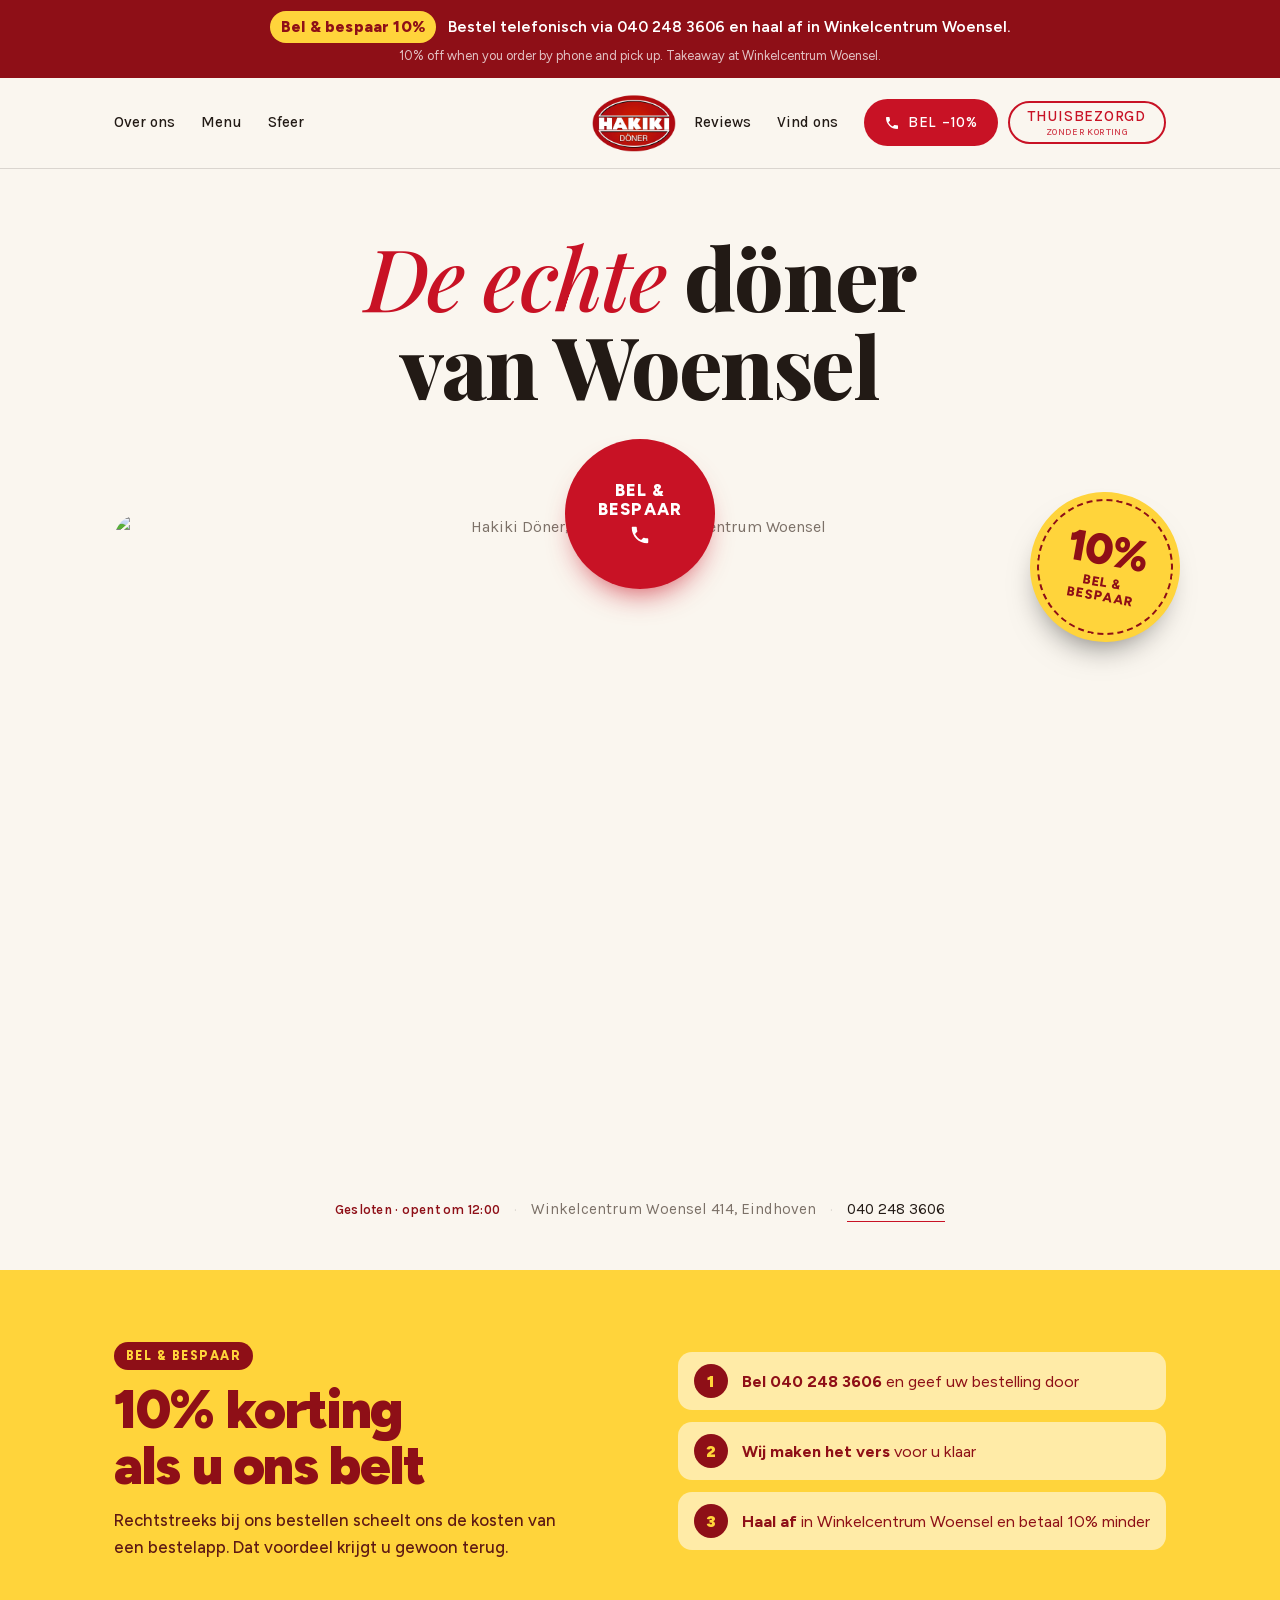
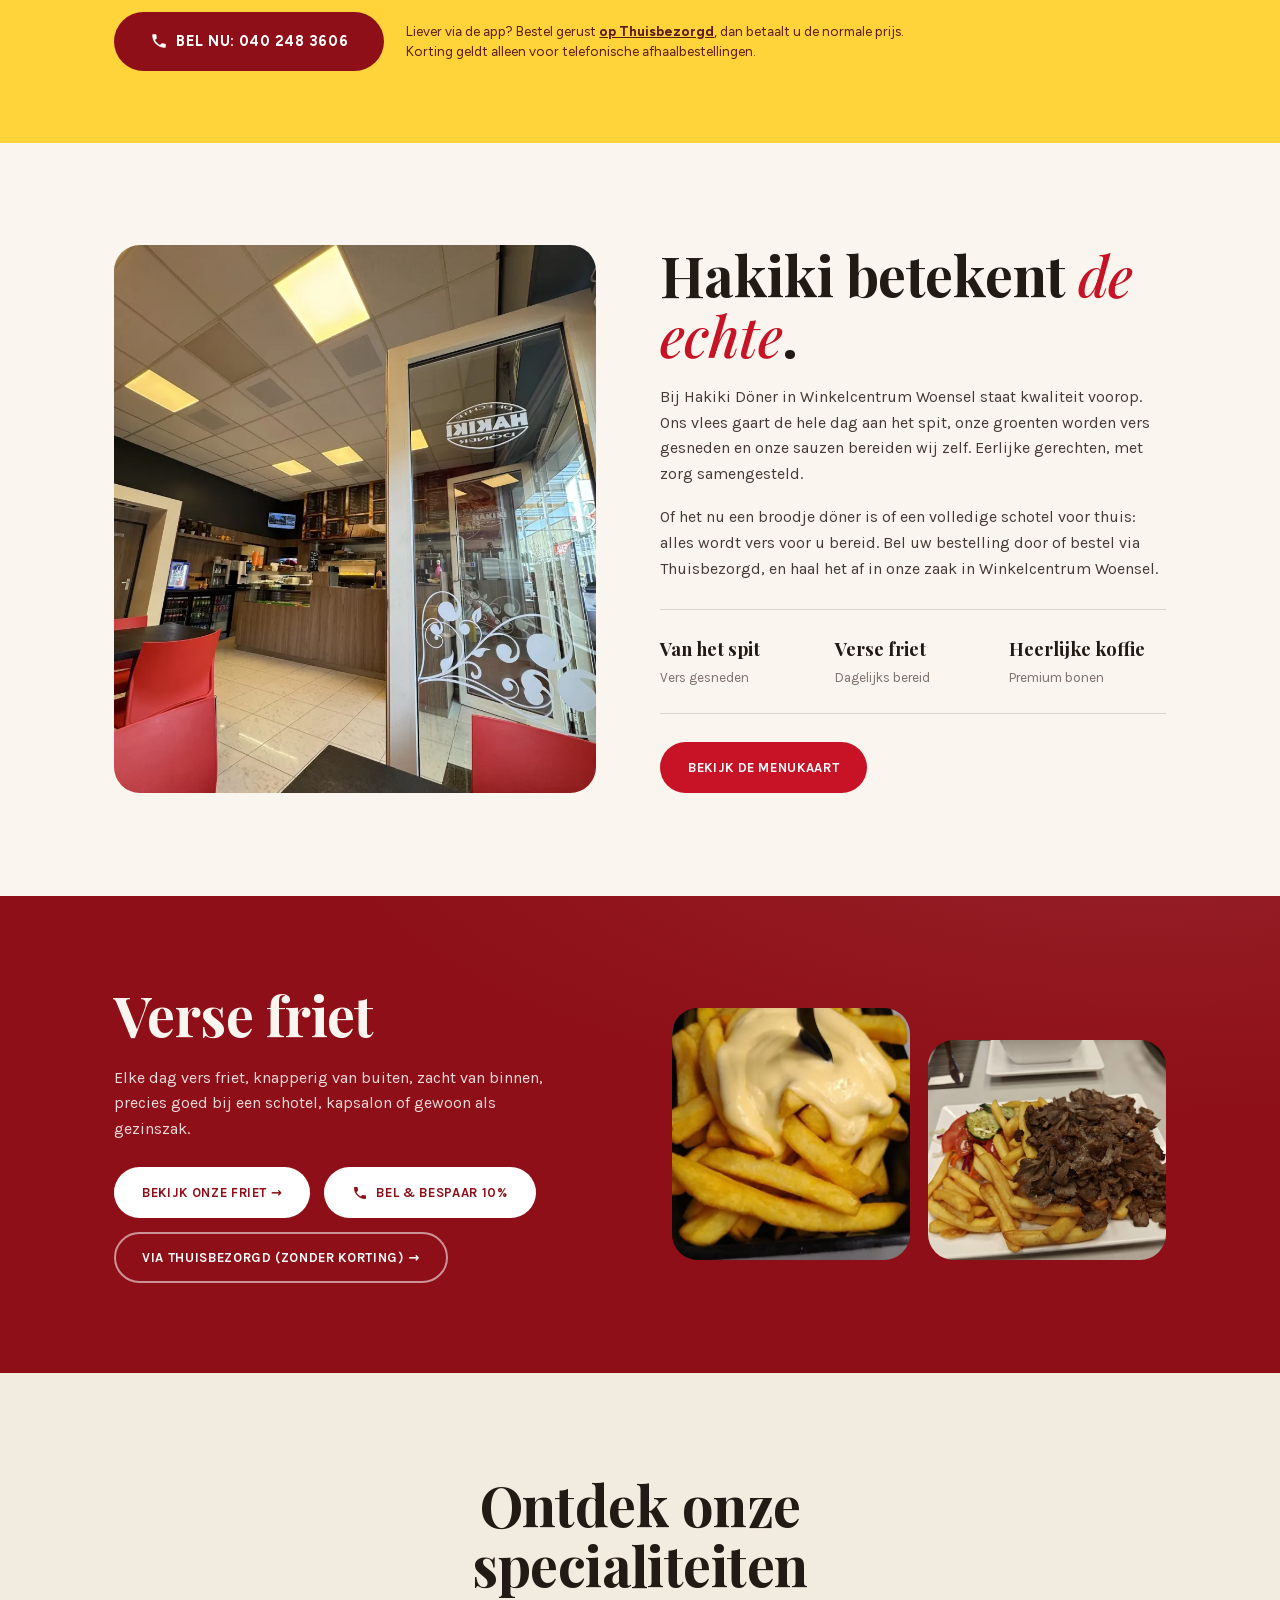
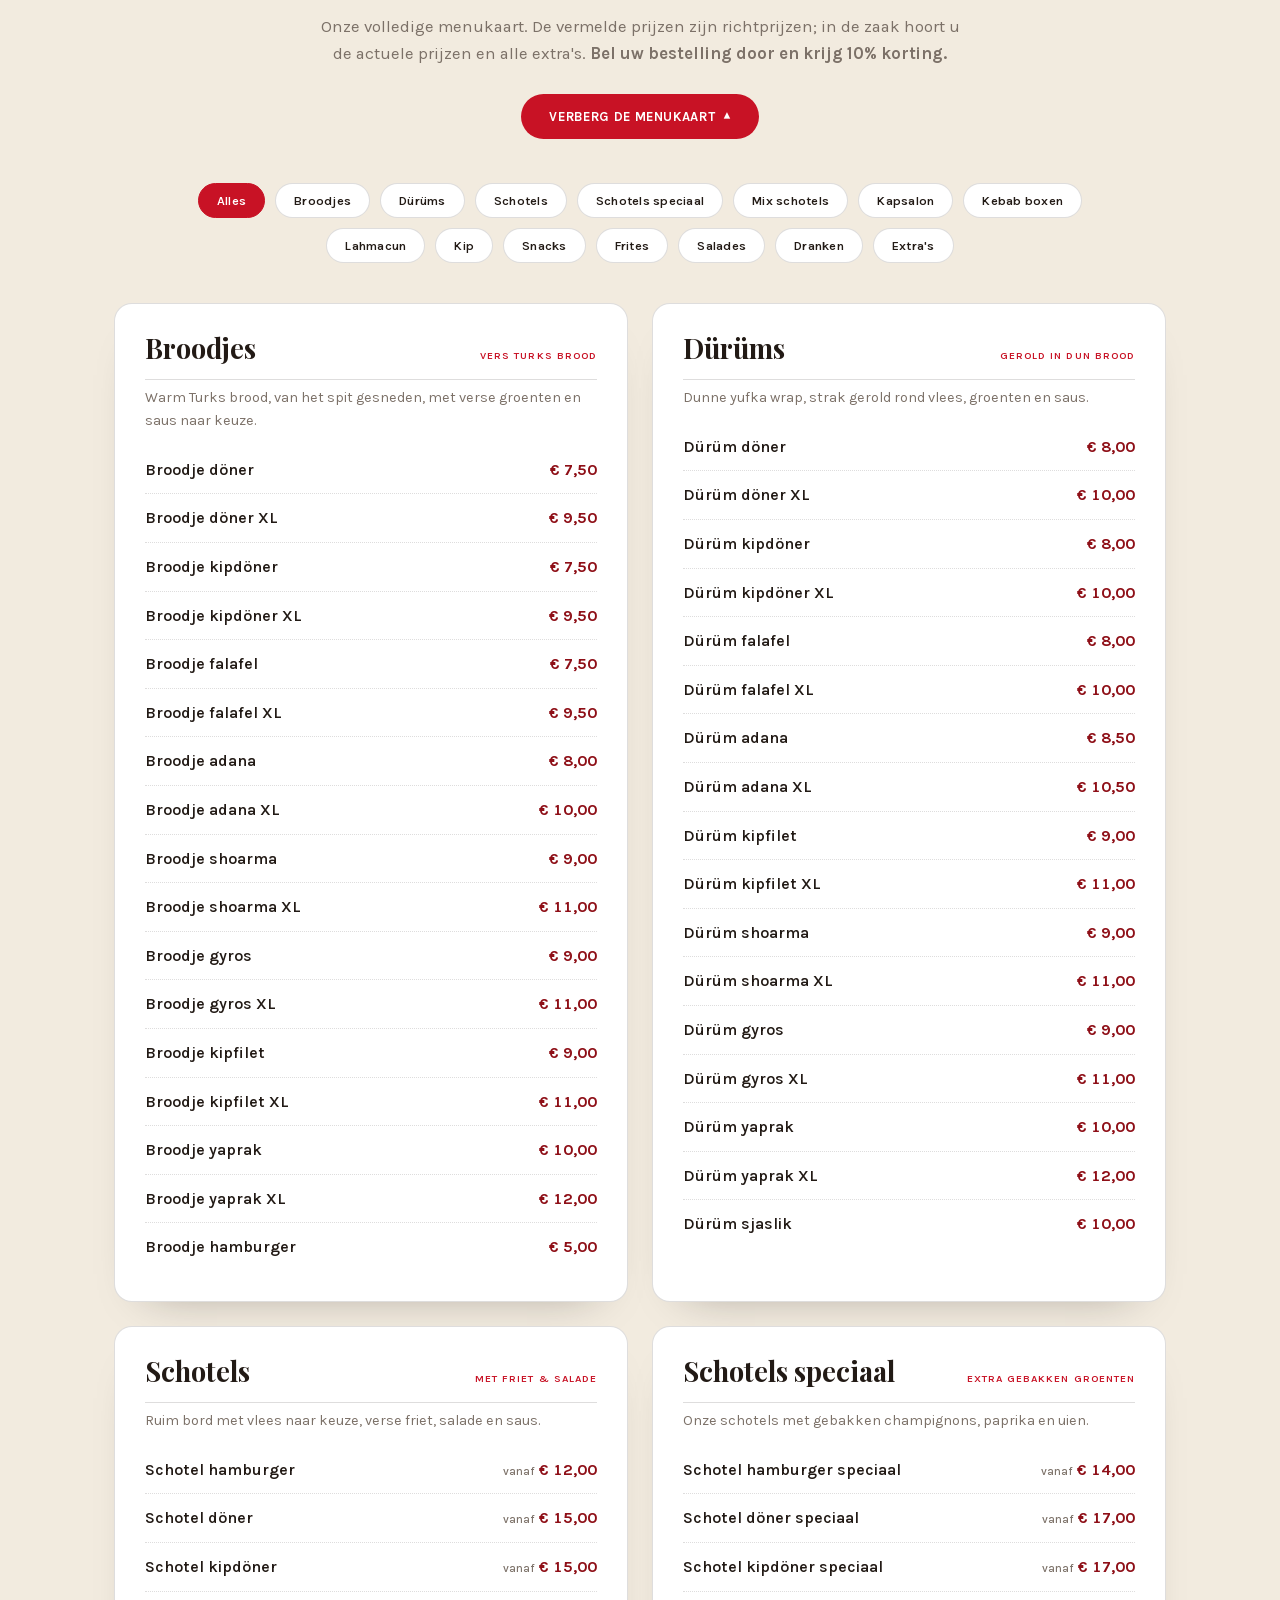
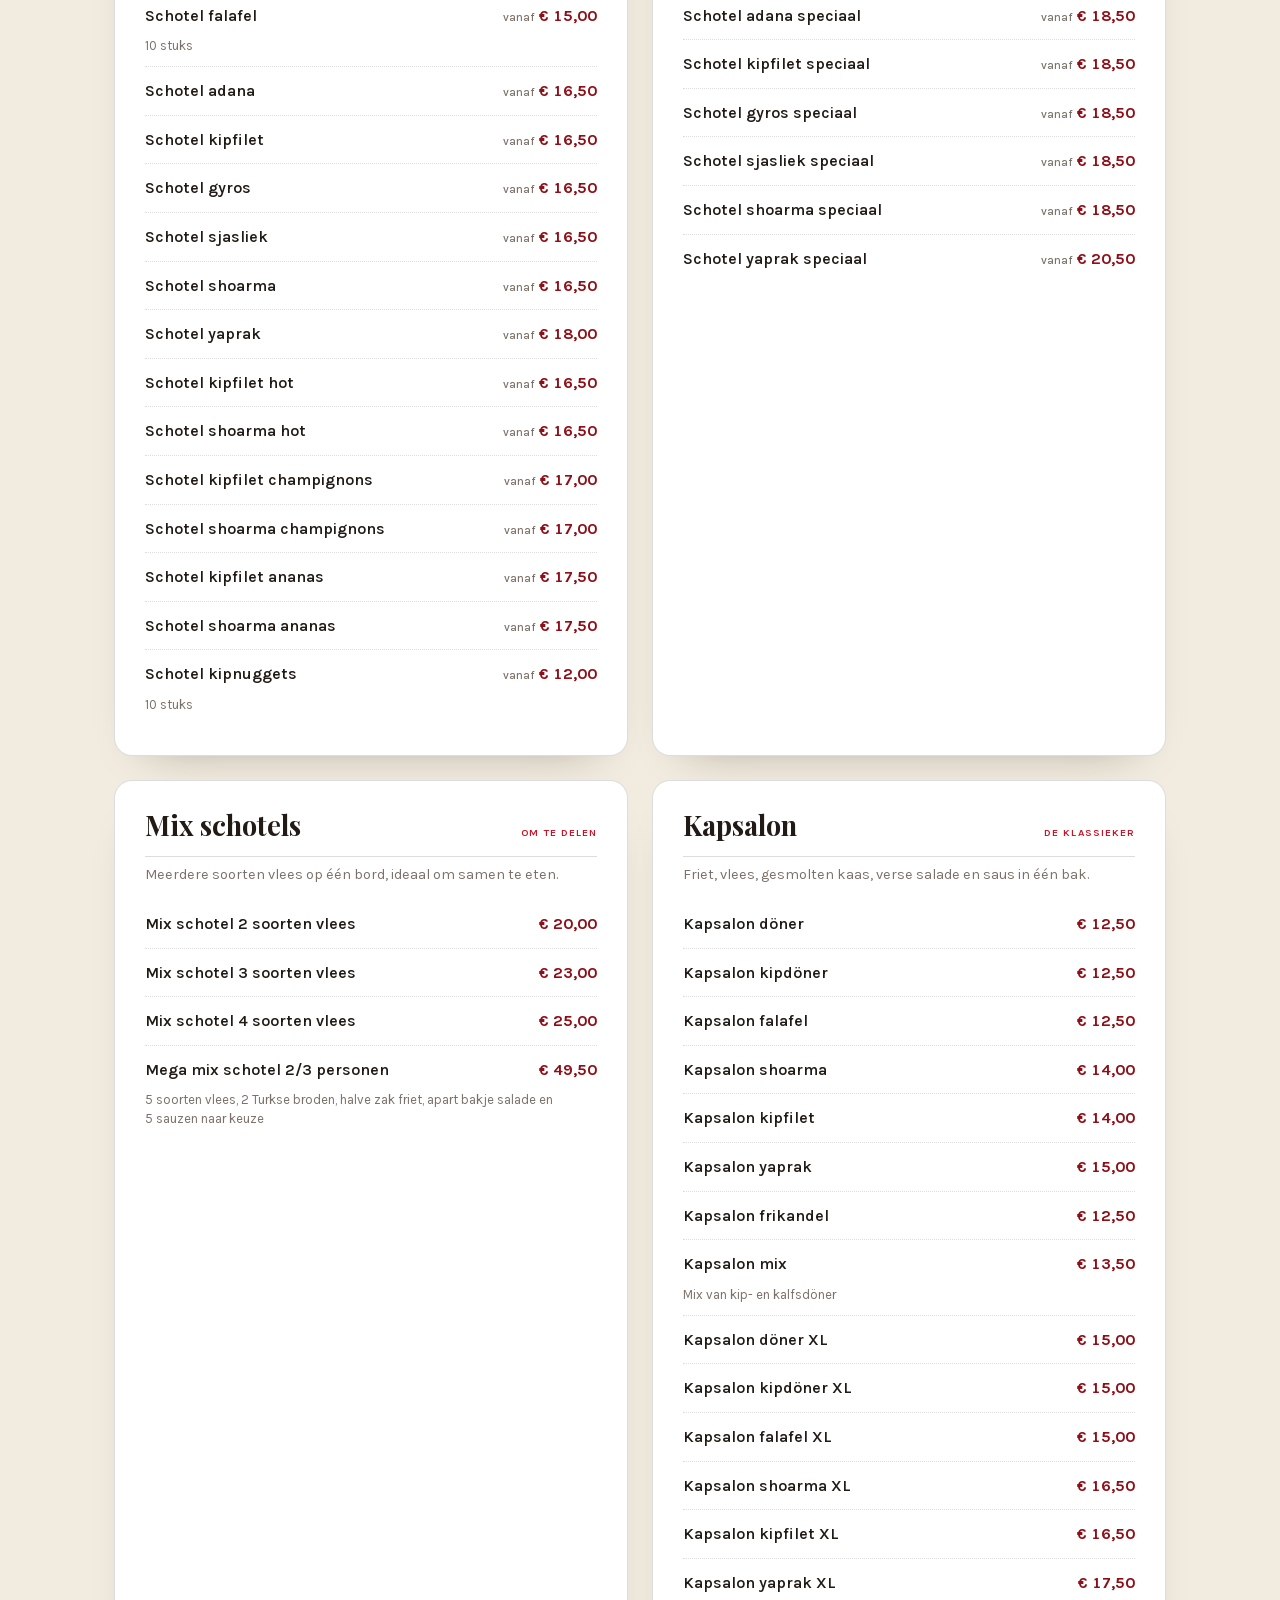
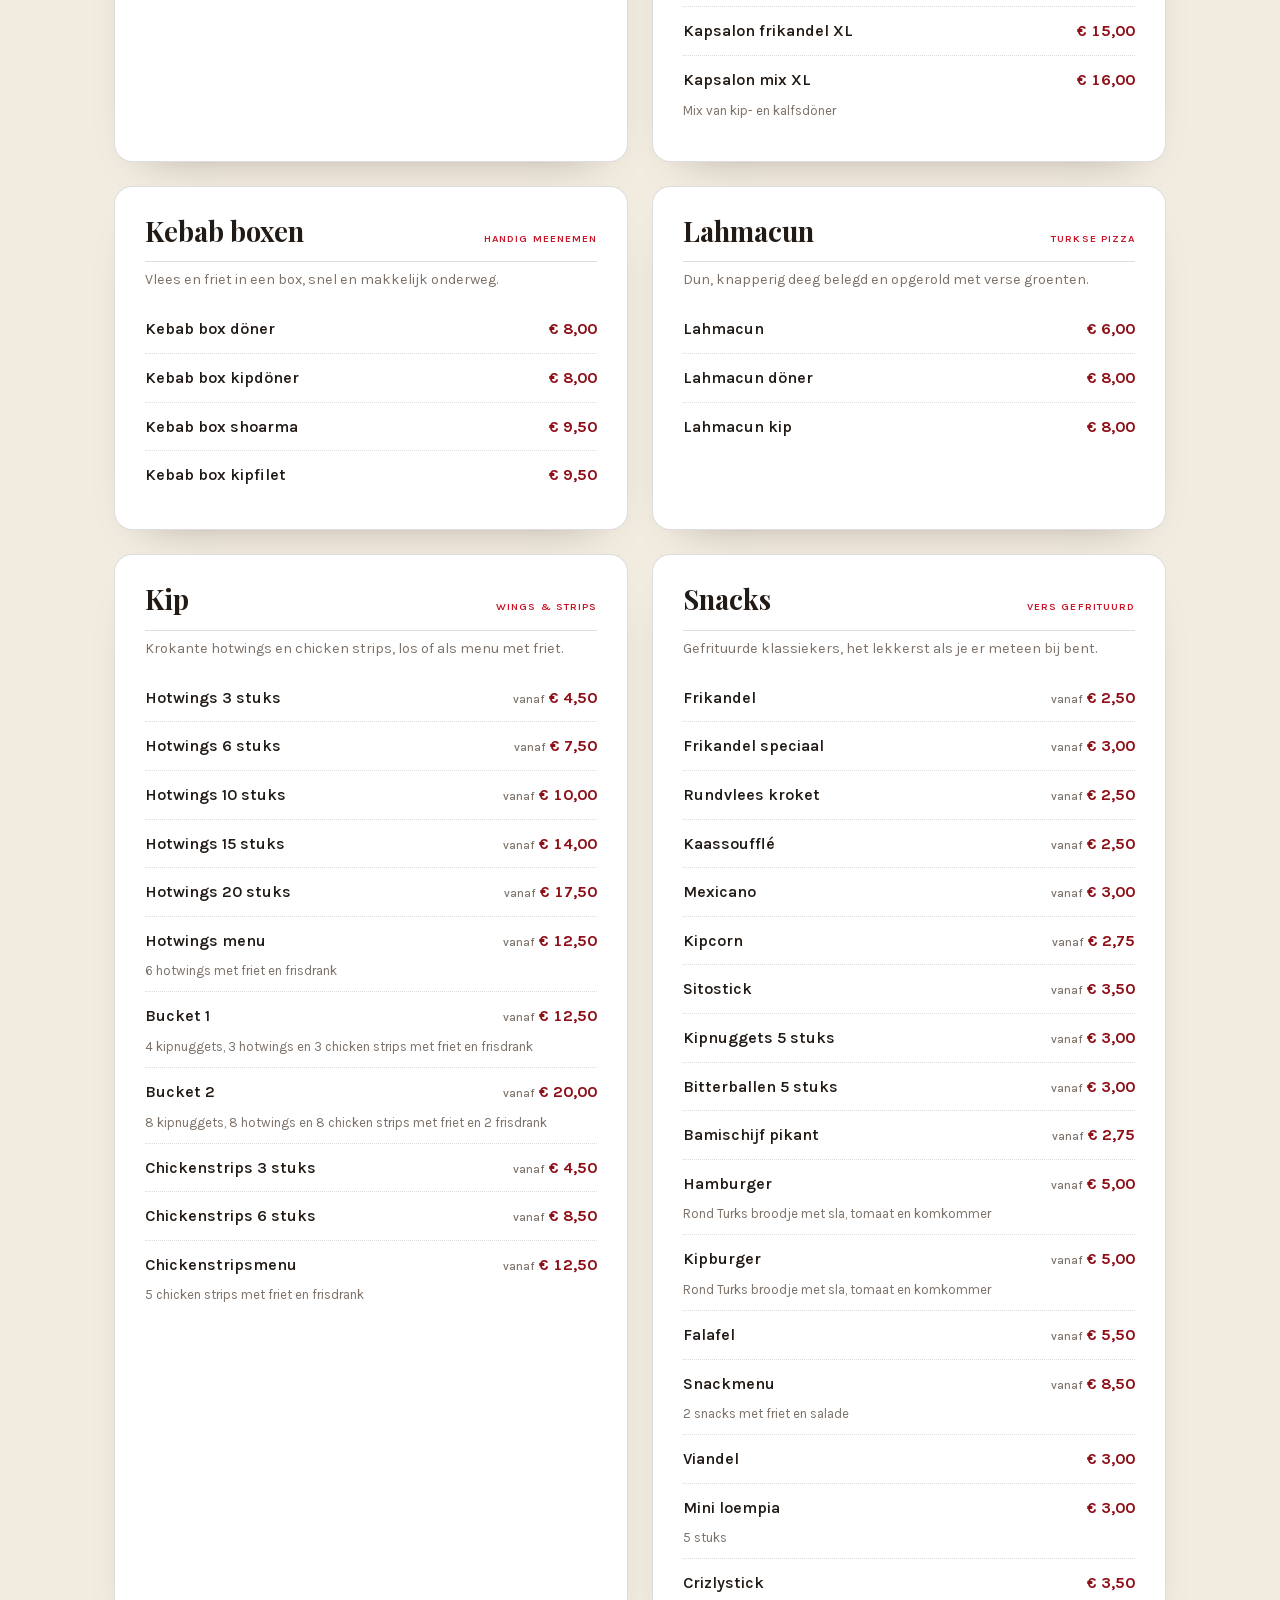
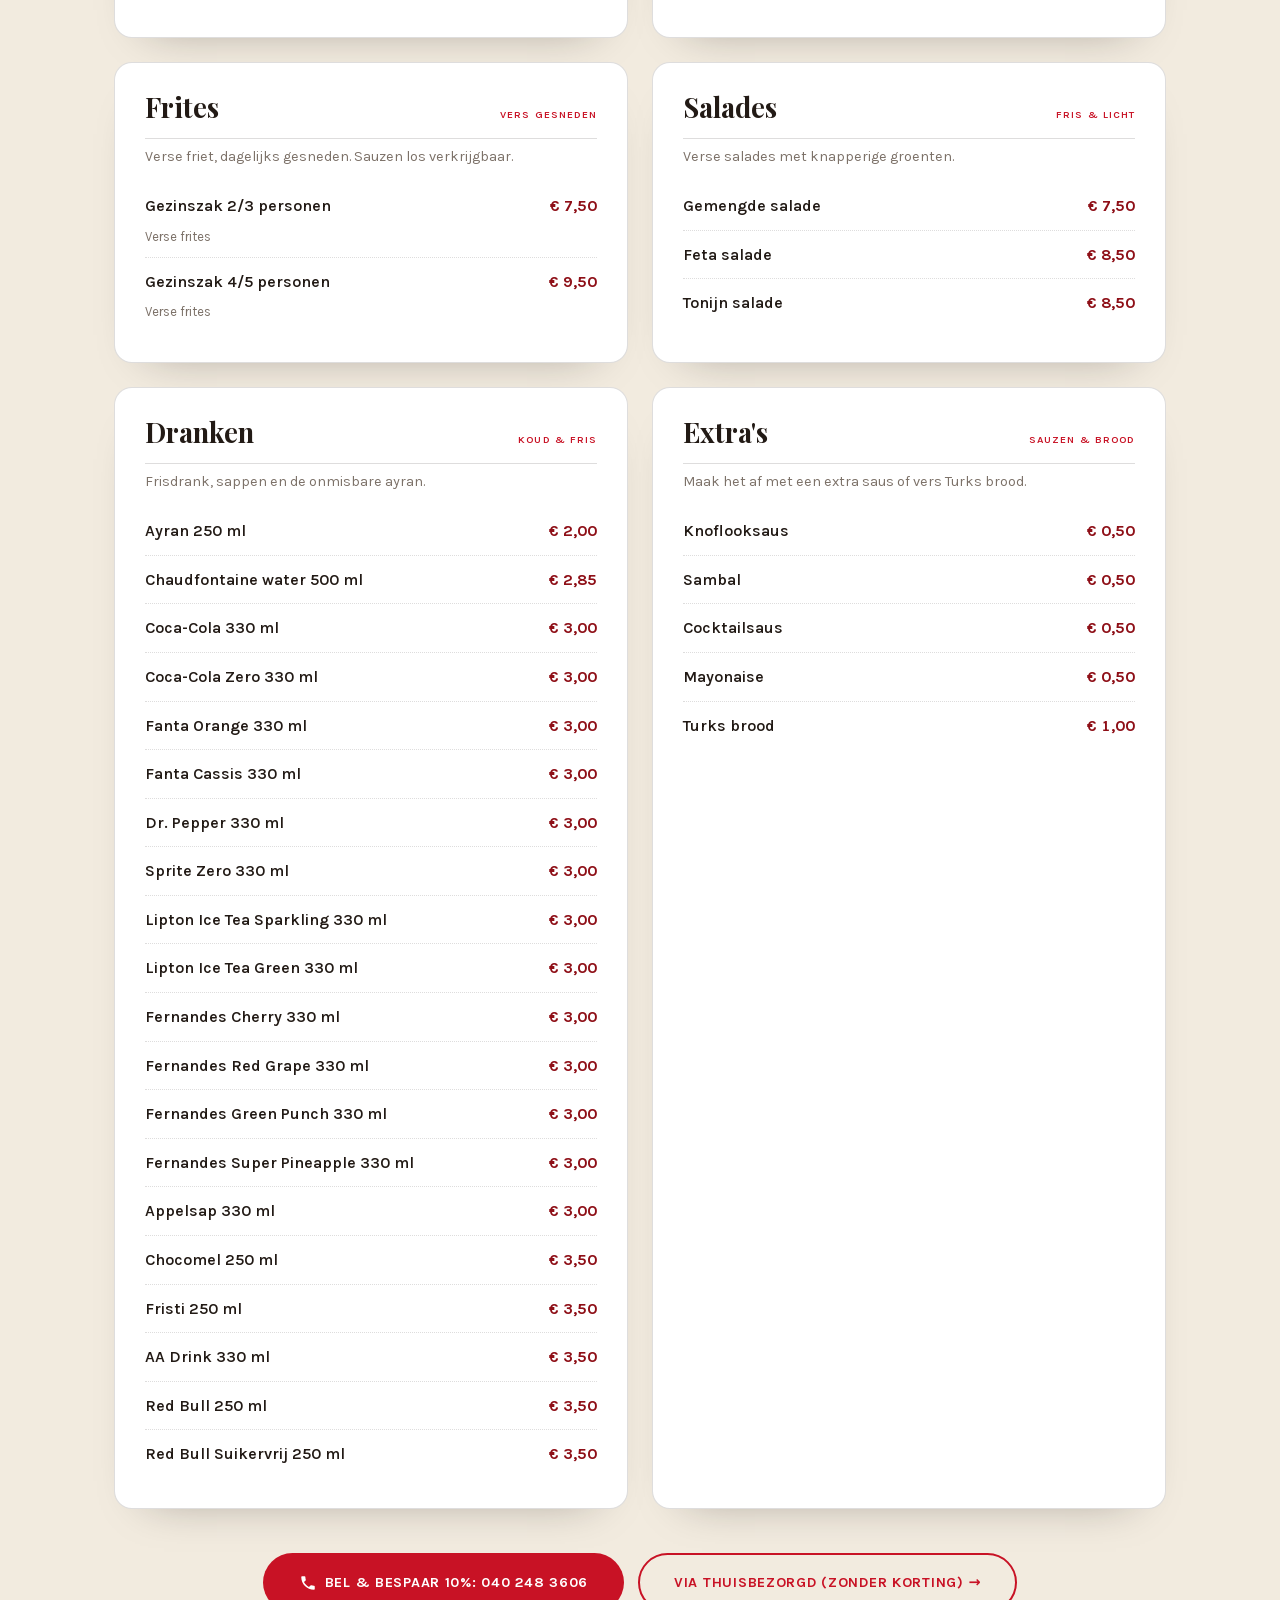
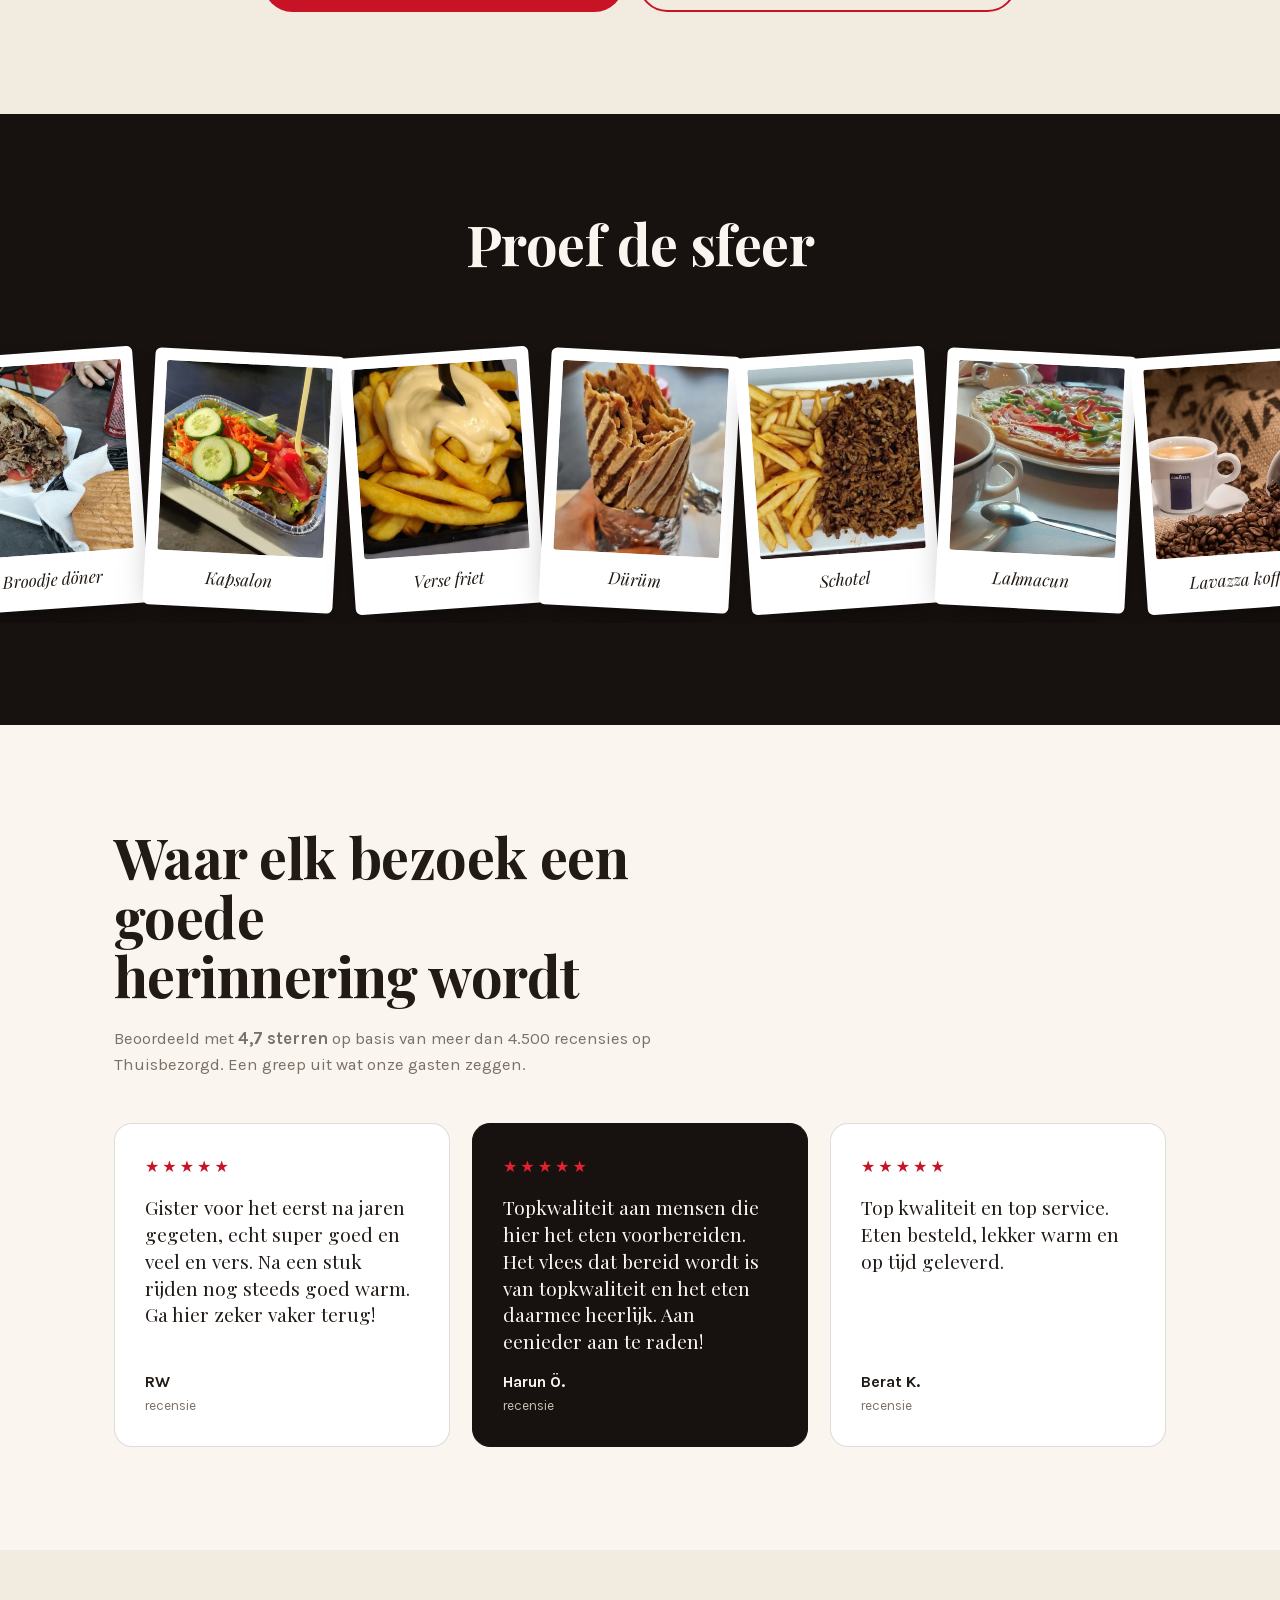
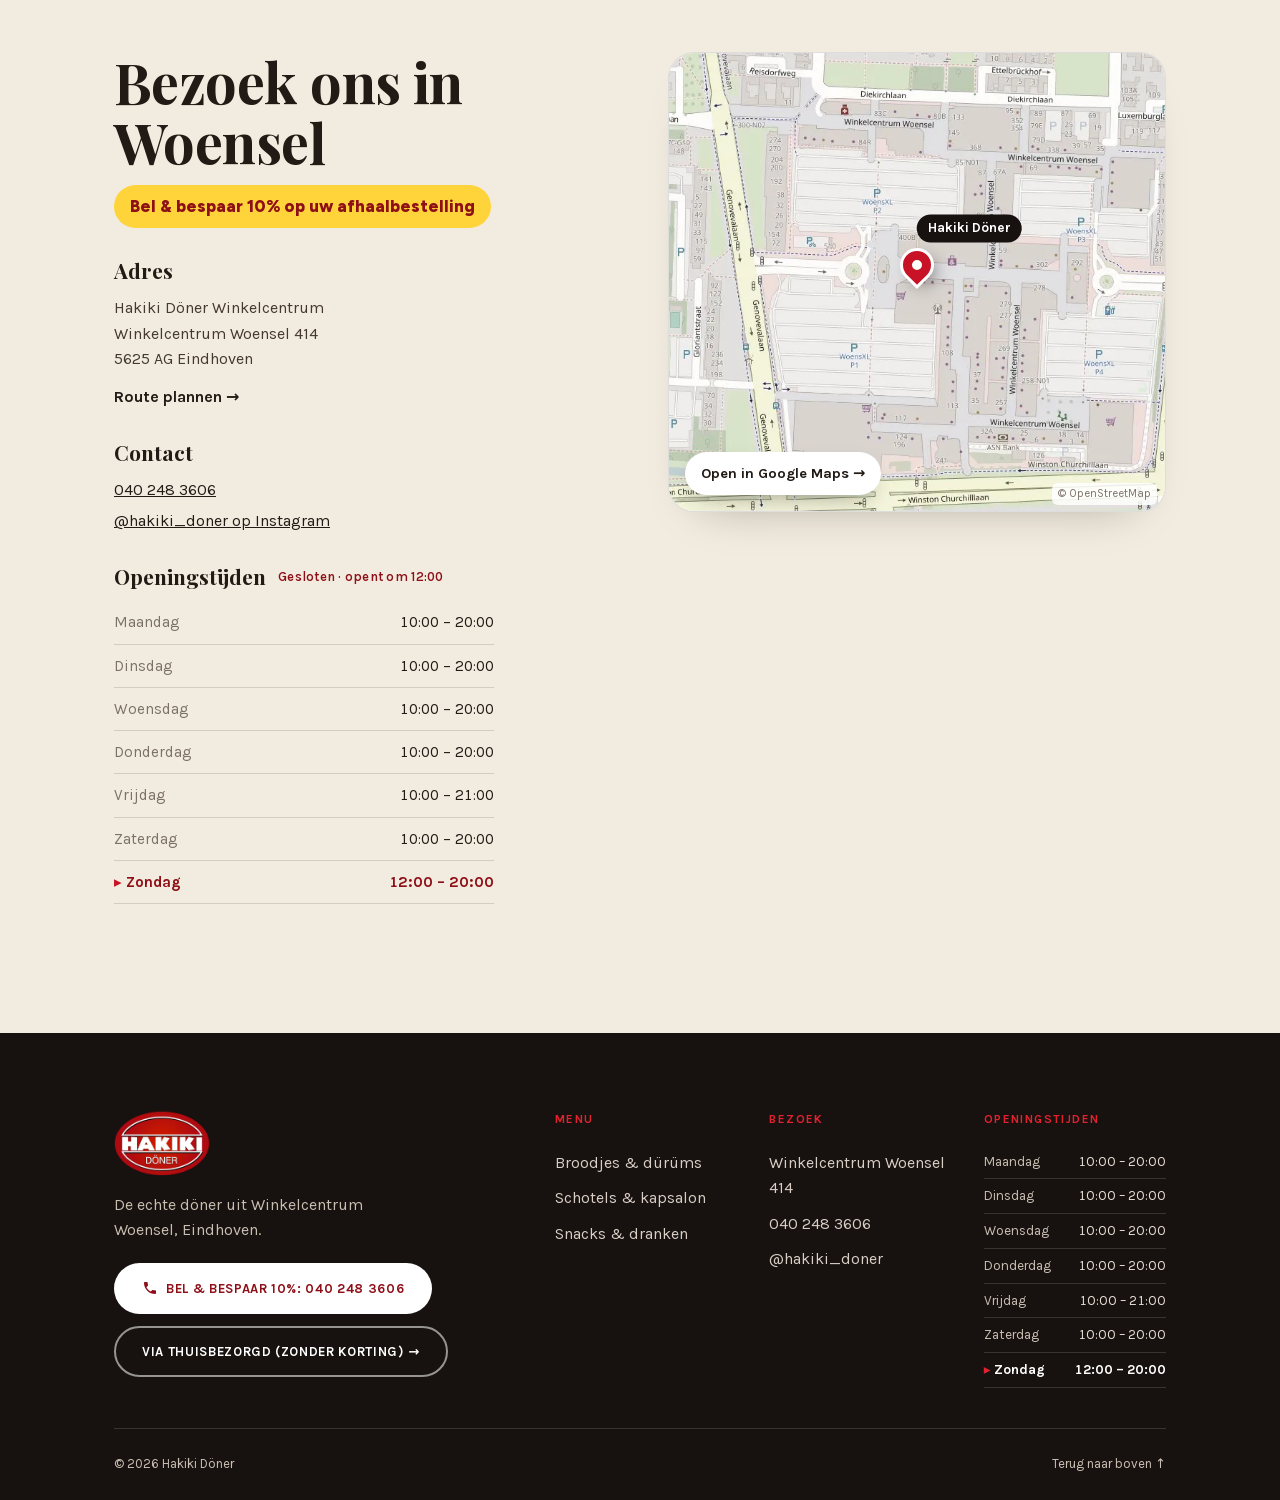
==== index.html @ 1c65bc99 "Remove Vercel Analytics scripts that 404 on Cloudflare hakiki.nl is served by Cloudflare, where /_ve" ====
<!doctype html>
<html lang="nl">
<head>
<meta charset="utf-8" />
<meta name="viewport" content="width=device-width, initial-scale=1" />
<!-- Bel & Bespaar staat ook in titel en beschrijvingen, zodat het in Google
     opvalt. Loopt de actie af (KORTING in main.js), pas deze dan ook aan. -->
<title>Hakiki Döner Eindhoven · Bel &amp; Bespaar 10% bij afhalen</title>
<meta name="description" content="Bel &amp; Bespaar: bestel via 040 248 3606, haal af in Winkelcentrum Woensel en krijg 10% korting. De echte döner, dürüm en kapsalon, vers van het spit." />
<meta name="theme-color" content="#FAF6EF" />
<meta name="robots" content="index, follow, max-image-preview:large, max-snippet:-1, max-video-preview:-1" />
<link rel="canonical" href="https://hakiki.nl/" />

<!-- Lokale SEO: geo -->
<meta name="geo.region" content="NL-NB" />
<meta name="geo.placename" content="Eindhoven" />
<meta name="geo.position" content="51.469383;5.475595" />
<meta name="ICBM" content="51.469383, 5.475595" />

<!-- Open Graph / social sharing -->
<meta property="og:type" content="restaurant" />
<meta property="og:locale" content="nl_NL" />
<meta property="og:site_name" content="Hakiki Döner" />
<meta property="og:title" content="Hakiki Döner Eindhoven · Bel &amp; Bespaar 10% bij afhalen" />
<meta property="og:description" content="Bel &amp; Bespaar: bestel telefonisch via 040 248 3606 en krijg 10% korting bij afhalen. De echte döner, vers van het spit, in Winkelcentrum Woensel." />
<meta property="og:url" content="https://hakiki.nl/" />
<meta property="og:image" content="https://hakiki.nl/assets/og-hakiki.jpg" />
<meta property="og:image:alt" content="Logo van Hakiki Döner · de echte döner van Woensel, Eindhoven" />
<meta property="og:image:width" content="1200" />
<meta property="og:image:height" content="630" />
<meta name="twitter:card" content="summary_large_image" />
<meta name="twitter:title" content="Hakiki Döner Eindhoven · Bel &amp; Bespaar 10% bij afhalen" />
<meta name="twitter:description" content="Bel &amp; Bespaar: bestel telefonisch via 040 248 3606 en krijg 10% korting bij afhalen. De echte döner, vers van het spit, in Winkelcentrum Woensel." />
<meta name="twitter:image" content="https://hakiki.nl/assets/og-hakiki.jpg" />

<link rel="icon" href="assets/hakiki-logo.png" />
<link rel="preload" href="assets/fonts/karla-latin.woff2" as="font" type="font/woff2" crossorigin />
<link rel="preload" href="assets/fonts/playfairdisplay-latin.woff2" as="font" type="font/woff2" crossorigin />
<link rel="stylesheet" href="styles.css" />


<!-- Structured data: lokaal restaurant -->
<script type="application/ld+json">
{
  "@context": "https://schema.org",
  "@type": "Restaurant",
  "@id": "https://hakiki.nl/#restaurant",
  "name": "Hakiki Döner",
  "alternateName": "Hakiki Döner Eindhoven",
  "description": "Hakiki Döner in Winkelcentrum Woensel, Eindhoven. De echte döner, dürüm, kapsalon, schotels en verse friet, vers van het spit. Bel & Bespaar: bestel telefonisch via 040 248 3606, haal af en krijg 10% korting.",
  "image": [
    "https://hakiki.nl/assets/og-hakiki.jpg",
    "https://hakiki.nl/assets/photos/hero.jpg"
  ],
  "logo": "https://hakiki.nl/assets/hakiki-logo.png",
  "url": "https://hakiki.nl/",
  "telephone": "+31402483606",
  "servesCuisine": ["Turks", "Döner", "Kebab", "Döner Kebab", "Shoarma", "Kapsalon", "Mediterraans"],
  "priceRange": "€",
  "menu": "https://hakiki.nl/#menu",
  "hasMenu": "https://hakiki.nl/#menu",
  "acceptsReservations": "False",
  "currenciesAccepted": "EUR",
  "address": {
    "@type": "PostalAddress",
    "streetAddress": "Winkelcentrum Woensel 414",
    "postalCode": "5625 AG",
    "addressLocality": "Eindhoven",
    "addressRegion": "Noord-Brabant",
    "addressCountry": "NL"
  },
  "geo": {
    "@type": "GeoCoordinates",
    "latitude": 51.469383,
    "longitude": 5.475595
  },
  "hasMap": "https://www.google.com/maps?q=Winkelcentrum+Woensel+414,+5625+AG+Eindhoven",
  "areaServed": [
    { "@type": "City", "name": "Eindhoven" },
    { "@type": "Place", "name": "Woensel" }
  ],
  "aggregateRating": {
    "@type": "AggregateRating",
    "ratingValue": "4.7",
    "reviewCount": "4500",
    "bestRating": "5",
    "worstRating": "1"
  },
  "sameAs": ["https://www.instagram.com/hakiki_doner"],
  "openingHoursSpecification": [
    { "@type": "OpeningHoursSpecification", "dayOfWeek": ["Monday", "Tuesday", "Wednesday", "Thursday", "Saturday"], "opens": "10:00", "closes": "20:00" },
    { "@type": "OpeningHoursSpecification", "dayOfWeek": "Friday", "opens": "10:00", "closes": "21:00" },
    { "@type": "OpeningHoursSpecification", "dayOfWeek": "Sunday", "opens": "12:00", "closes": "20:00" }
  ],
  "specialOpeningHoursSpecification": [
    { "@type": "OpeningHoursSpecification", "opens": "00:00", "closes": "00:00", "validFrom": "2026-07-26", "validThrough": "2026-08-18" }
  ]
}
</script>
</head>
<body>

<a class="skip-link" href="#menu">Direct naar het menu</a>

<!-- Herbruikbaar telefoon-icoon voor de belknoppen -->
<svg width="0" height="0" aria-hidden="true" style="position:absolute"><symbol id="ico-phone" viewBox="0 0 24 24"><path fill="currentColor" d="M6.62 10.79c1.44 2.83 3.76 5.14 6.59 6.59l2.2-2.2c.27-.27.67-.36 1.02-.24 1.12.37 2.33.57 3.57.57.55 0 1 .45 1 1V20c0 .55-.45 1-1 1-9.39 0-17-7.61-17-17 0-.55.45-1 1-1h3.5c.55 0 1 .45 1 1 0 1.25.2 2.45.57 3.57.11.35.03.74-.25 1.02l-2.2 2.2z"/></symbol></svg>

<!-- Vakantiemelding: verschijnt en verdwijnt automatisch op basis van de datums in main.js -->
<div class="notice" id="vakantie-notice" hidden>
  <p class="notice__nl" data-role="vakantie-nl"></p>
  <p class="notice__en" data-role="vakantie-en"></p>
</div>

<!-- Vakantie-pop-up (zelfde datums, gevuld via main.js); één keer per bezoek -->
<div class="vmodal" id="vakantie-modal" role="dialog" aria-modal="true" aria-labelledby="vmodal-title" data-gezien="hakiki-vakantie-gezien" hidden>
  <div class="vmodal__scrim" data-role="vmodal-close"></div>
  <div class="vmodal__card">
    <button class="vmodal__x" type="button" aria-label="Melding sluiten" data-role="vmodal-close">&times;</button>

    <h2 class="vmodal__title" id="vmodal-title">Beste klanten,</h2>
    <p class="vmodal__body">i.v.m. vakantie zijn wij gesloten</p>
    <p class="vmodal__dates" data-role="vmodal-nl-datums"></p>
    <p class="vmodal__body"><span data-role="vmodal-nl-open"></span> bent u weer van harte welkom.</p>
    <p class="vmodal__team">Team Hakiki</p>

    <hr class="vmodal__sep" />

    <h2 class="vmodal__title">Dear customers,</h2>
    <p class="vmodal__body">due to our holiday we will be closed</p>
    <p class="vmodal__dates" data-role="vmodal-en-datums"></p>
    <p class="vmodal__body">On <span data-role="vmodal-en-open"></span> you are very welcome again.</p>
    <p class="vmodal__team">Team Hakiki</p>

    <button class="btn btn--pill vmodal__ok" type="button" data-role="vmodal-close">Sluiten / Close</button>
  </div>
</div>

<!-- Afhaalmelding: geen bezorging meer + afhaalkorting. Datums in main.js (AFHAAL, KORTING) -->
<div class="notice notice--afhaal" id="afhaal-notice" hidden>
  <p class="notice__nl"><a class="deal-pill" href="tel:+31402483606" data-role="korting">Bel &amp; bespaar <span data-role="korting-pct">10%</span></a> <span data-role="afhaal-nl"></span></p>
  <p class="notice__en" data-role="afhaal-en"></p>
</div>

<!-- Afhaal-pop-up (zelfde principe als de vakantie-pop-up); één keer per bezoek -->
<div class="vmodal vmodal--afhaal" id="afhaal-modal" role="dialog" aria-modal="true" aria-labelledby="amodal-title" data-gezien="hakiki-afhaal-gezien" hidden>
  <div class="vmodal__scrim" data-role="vmodal-close"></div>
  <div class="vmodal__card">
    <button class="vmodal__x" type="button" aria-label="Melding sluiten" data-role="vmodal-close">&times;</button>

    <img class="vmodal__logo" src="assets/hakiki-logo.webp" alt="" width="132" height="91" />

    <h2 class="vmodal__title" id="amodal-title">Beste klanten,</h2>
    <p class="vmodal__lead" data-role="amodal-nl-stop"></p>
    <p class="vmodal__lead">U bent van harte welkom om af te halen.</p>

    <a class="deal" href="tel:+31402483606" data-role="korting">
      <span class="deal__kicker">Bel &amp; Bespaar</span>
      <span class="deal__pct"><span data-role="korting-pct">10%</span> korting</span>
      <span class="deal__txt">als u telefonisch bestelt en afhaalt</span>
    </a>

    <p class="vmodal__dates">Winkelcentrum Woensel 414</p>

    <div class="vmodal__actions">
      <a class="btn btn--white" href="tel:+31402483606"><svg class="btn__ico" width="16" height="16" aria-hidden="true"><use href="#ico-phone"/></svg>Bel nu: 040 248 3606</a>
      <a class="btn btn--ghost" href="https://www.google.com/maps/dir/?api=1&amp;destination=Winkelcentrum+Woensel+414,+5625+AG+Eindhoven" target="_blank" rel="noopener">Route plannen →</a>
    </div>

    <p class="vmodal__fine" data-role="korting">Korting geldt niet voor bestellingen via Thuisbezorgd.</p>

    <p class="vmodal__team vmodal__team--sign">Mvg Team Hakiki</p>

    <hr class="vmodal__sep" />

    <p class="vmodal__en" lang="en">
      <strong>Dear customers,</strong> <span data-role="amodal-en-stop"></span>
      <span data-role="korting">Order by phone (040 248 3606), pick up and get <strong><span data-role="korting-pct">10%</span> off</strong>.</span>
      You are very welcome at our shop in Winkelcentrum Woensel.
    </p>

    <button class="vmodal__link" type="button" data-role="vmodal-close">Sluiten / Close</button>
  </div>
</div>

<div class="shell">
  <!-- ===== NAV ===== -->
  <header class="nav" id="top">
    <div class="nav__inner">
      <nav class="nav__links nav__links--left" aria-label="Hoofdmenu links">
        <a href="#verhaal">Over ons</a>
        <a href="#menu">Menu</a>
        <a href="#sfeer">Sfeer</a>
      </nav>

      <a class="nav__brand" href="#top" aria-label="Hakiki Döner, naar boven">
        <img src="assets/hakiki-logo.webp" alt="Hakiki Döner" width="120" height="83" />
      </a>

      <nav class="nav__links nav__links--right" aria-label="Hoofdmenu rechts">
        <a href="#reviews">Reviews</a>
        <a href="#vind-ons">Vind ons</a>
        <span class="nav__cta">
          <a class="btn btn--pill btn--sm" href="tel:+31402483606"><svg class="btn__ico" width="16" height="16" aria-hidden="true"><use href="#ico-phone"/></svg><span>Bel<span data-role="korting"> &minus;<span data-role="korting-pct">10%</span></span></span></a>
          <a class="btn btn--outline btn--sm nav__tb" href="https://www.thuisbezorgd.nl/en/menu/hakiki-doner" target="_blank" rel="noopener"><span>Thuisbezorgd<span class="nav__tb-note" data-role="korting">zonder korting</span></span></a>
        </span>
      </nav>

      <button class="nav__toggle" id="nav-toggle" aria-label="Menu openen" aria-expanded="false" aria-controls="mobile-menu">
        <span></span><span></span><span></span>
      </button>
    </div>

    <nav class="mobile-menu" id="mobile-menu" aria-label="Mobiel menu" hidden>
      <a href="#verhaal">Over ons</a>
      <a href="#menu">Menu</a>
      <a href="#sfeer">Sfeer</a>
      <a href="#reviews">Reviews</a>
      <a href="#vind-ons">Vind ons</a>
      <a class="btn btn--pill btn--block" href="tel:+31402483606"><svg class="btn__ico" width="16" height="16" aria-hidden="true"><use href="#ico-phone"/></svg><span>Bel<span data-role="korting"> &amp; bespaar <span data-role="korting-pct">10%</span></span>: 040 248 3606</span></a>
      <a class="btn btn--outline btn--block" href="https://www.thuisbezorgd.nl/en/menu/hakiki-doner" target="_blank" rel="noopener"><span>Via Thuisbezorgd<span data-role="korting"> (zonder korting)</span></span></a>
    </nav>
  </header>

  <main>
    <!-- ===== HERO ===== -->
    <section class="hero">
      <div class="container hero__inner">
        <h1 class="hero__title"><em>De echte</em> döner<br />van Woensel</h1>

        <div class="hero__ctas">
          <!-- Eén centrale belknop; tijdens de actie met de korting erin -->
          <a class="circle-cta circle-cta--main" href="tel:+31402483606" aria-label="Bel ons: 040 248 3606">
            <span class="circle-cta__kicker" data-role="korting">Bel &amp;<br />bespaar</span>
            <span data-role="korting-uit">Bel<br />ons</span>
            <svg viewBox="0 0 24 24" width="22" height="22" aria-hidden="true"><use href="#ico-phone"/></svg>
          </a>
        </div>

        <div class="hero__media">
          <figure class="media media--hero">
            <img src="assets/photos/hero.webp" alt="Hakiki Döner, de zaak in Winkelcentrum Woensel" width="980" height="612" fetchpriority="high" />
          </figure>
          <!-- Bel & Bespaar: zichtbaar zolang KORTING in main.js loopt -->
          <a class="sticker" href="tel:+31402483606" data-role="korting" aria-label="Bel en bespaar 10 procent: 040 248 3606">
            <span class="sticker__pct" data-role="korting-pct">10%</span>
            <span class="sticker__txt">Bel &amp;<br />bespaar</span>
          </a>
        </div>

        <div class="hero__meta">
          <span class="status" data-role="status"><span class="status__dot"></span><span class="status__text">Openingstijden</span></span>
          <span class="hero__meta-sep">·</span>
          <span>Winkelcentrum Woensel 414, Eindhoven</span>
          <span class="hero__meta-sep">·</span>
          <a href="tel:+31402483606">040 248 3606</a>
        </div>
      </div>
    </section>

    <!-- ===== BEL & BESPAAR (zichtbaar zolang KORTING in main.js loopt) ===== -->
    <section class="belbespaar" id="bel-en-bespaar" data-role="korting">
      <div class="container belbespaar__inner">
        <div class="belbespaar__head">
          <p class="belbespaar__kicker">Bel &amp; Bespaar</p>
          <h2 class="belbespaar__title"><span data-role="korting-pct">10%</span> korting als u ons belt</h2>
          <p class="belbespaar__why">
            Rechtstreeks bij ons bestellen scheelt ons de kosten van een bestelapp.
            Dat voordeel krijgt u gewoon terug.
          </p>
        </div>
        <ol class="belbespaar__steps">
          <li><span class="belbespaar__num">1</span><span><strong>Bel 040 248 3606</strong> en geef uw bestelling door</span></li>
          <li><span class="belbespaar__num">2</span><span><strong>Wij maken het vers</strong> voor u klaar</span></li>
          <li><span class="belbespaar__num">3</span><span><strong>Haal af</strong> in Winkelcentrum Woensel en betaal <span data-role="korting-pct">10%</span> minder</span></li>
        </ol>
        <div class="belbespaar__cta">
          <a class="btn btn--pill btn--lg" href="tel:+31402483606"><svg class="btn__ico" width="18" height="18" aria-hidden="true"><use href="#ico-phone"/></svg>Bel nu: 040 248 3606</a>
          <p class="belbespaar__fine">Liever via de app? Bestel gerust <a href="https://www.thuisbezorgd.nl/en/menu/hakiki-doner" target="_blank" rel="noopener">op Thuisbezorgd</a>, dan betaalt u de normale prijs.<br />Korting geldt alleen voor telefonische afhaalbestellingen.</p>
        </div>
      </div>
    </section>

    <!-- ===== VERHAAL ===== -->
    <section class="story" id="verhaal">
      <div class="container story__grid">
        <figure class="media media--story">
          <img src="assets/photos/interieur.webp" alt="Binnen bij Hakiki Döner in Winkelcentrum Woensel, met de toonbank en menuborden" width="1200" height="1600" loading="lazy" decoding="async" />
        </figure>
        <div class="story__copy">
          <h2 class="h2">Hakiki betekent <span class="serif-it">de echte</span>.</h2>
          <p>
            Bij Hakiki Döner in Winkelcentrum Woensel staat kwaliteit voorop. Ons vlees gaart de hele
            dag aan het spit, onze groenten worden vers gesneden en onze sauzen bereiden wij zelf.
            Eerlijke gerechten, met zorg samengesteld.
          </p>
          <p>
            Of het nu een broodje döner is of een volledige schotel voor thuis: alles wordt vers
            voor u bereid. Bel uw bestelling door of bestel via Thuisbezorgd, en haal het af in
            onze zaak in Winkelcentrum Woensel.
          </p>
          <div class="story__stats">
            <div><strong>Van het spit</strong><span>Vers gesneden</span></div>
            <div><strong>Verse friet</strong><span>Dagelijks bereid</span></div>
            <div><strong>Heerlijke koffie</strong><span>Premium bonen</span></div>
          </div>
          <a class="btn btn--pill" href="#menu">Bekijk de menukaart</a>
        </div>
      </div>
    </section>

    <!-- ===== VERSE FRIET ===== -->
    <section class="band">
      <div class="container band__grid">
        <div class="band__copy">
          <h2 class="h2 h2--light">Verse friet</h2>
          <p>Elke dag vers friet, knapperig van buiten, zacht van binnen, precies goed bij een schotel, kapsalon of gewoon als gezinszak.</p>
          <div class="band__actions">
            <a class="btn btn--white" href="#cat-frites">Bekijk onze friet →</a>
            <a class="btn btn--white" href="tel:+31402483606"><svg class="btn__ico" width="16" height="16" aria-hidden="true"><use href="#ico-phone"/></svg><span>Bel<span data-role="korting"> &amp; bespaar <span data-role="korting-pct">10%</span></span></span></a>
            <a class="btn btn--ghost" href="https://www.thuisbezorgd.nl/en/menu/hakiki-doner" target="_blank" rel="noopener"><span>Via Thuisbezorgd<span data-role="korting"> (zonder korting)</span> →</span></a>
          </div>
        </div>
        <div class="band__media">
          <figure class="media media--band"><img src="assets/photos/friet.webp" alt="Verse friet, dagelijks vers gesneden" width="481" height="1000" loading="lazy" decoding="async" /></figure>
          <figure class="media media--band"><img src="assets/photos/band-schotel.webp" alt="Dönerschotel met verse friet" width="1400" height="1050" loading="lazy" decoding="async" /></figure>
        </div>
      </div>
    </section>

    <!-- ===== MENU ===== -->
    <section class="menu" id="menu">
      <div class="container">
        <div class="section-head section-head--center">
          <h2 class="h2">Ontdek onze specialiteiten</h2>
          <p class="section-lead">
            Onze volledige menukaart. De vermelde prijzen zijn richtprijzen; in de zaak hoort u de
            actuele prijzen en alle extra's.
            <span data-role="korting"><strong>Bel uw bestelling door en krijg <span data-role="korting-pct">10%</span> korting.</strong></span>
          </p>
          <button class="btn btn--pill menu__toggle" id="menu-toggle" type="button" aria-expanded="true" aria-controls="menu-collapse">
            <span class="menu__toggle-label">Verberg de menukaart</span>
            <span class="menu__toggle-icon" aria-hidden="true">▾</span>
          </button>
        </div>

        <div id="menu-collapse">
          <div class="menu__filter" id="menu-filter" role="tablist" aria-label="Filter op categorie"></div>
          <div class="menu__grid" id="menu-grid"></div>
        </div>

        <div class="menu__cta">
          <a class="btn btn--pill btn--lg" href="tel:+31402483606"><svg class="btn__ico" width="18" height="18" aria-hidden="true"><use href="#ico-phone"/></svg><span>Bel<span data-role="korting"> &amp; bespaar <span data-role="korting-pct">10%</span></span>: 040 248 3606</span></a>
          <a class="btn btn--outline btn--lg" href="https://www.thuisbezorgd.nl/en/menu/hakiki-doner" target="_blank" rel="noopener"><span>Via Thuisbezorgd<span data-role="korting"> (zonder korting)</span> →</span></a>
        </div>
      </div>
    </section>

    <!-- ===== GALERIJ ===== -->
    <section class="gallery" id="sfeer">
      <div class="container">
        <div class="section-head section-head--center">
          <h2 class="h2 h2--light">Proef de sfeer</h2>
        </div>
      </div>
      <div class="gallery__row">
        <figure class="polaroid"><img class="polaroid__img" src="assets/photos/broodje-doner.webp" alt="Broodje döner" loading="lazy" /><figcaption>Broodje döner</figcaption></figure>
        <figure class="polaroid"><img class="polaroid__img" src="assets/photos/kapsalon.webp" alt="Kapsalon" loading="lazy" /><figcaption>Kapsalon</figcaption></figure>
        <figure class="polaroid"><img class="polaroid__img" src="assets/photos/friet.webp" alt="Verse friet" loading="lazy" /><figcaption>Verse friet</figcaption></figure>
        <figure class="polaroid"><img class="polaroid__img" src="assets/photos/durum.webp" alt="Dürüm" loading="lazy" /><figcaption>Dürüm</figcaption></figure>
        <figure class="polaroid"><img class="polaroid__img" src="assets/photos/schotel.webp" alt="Schotel" loading="lazy" /><figcaption>Schotel</figcaption></figure>
        <figure class="polaroid"><img class="polaroid__img" src="assets/photos/lahmacun.webp" alt="Lahmacun" loading="lazy" /><figcaption>Lahmacun</figcaption></figure>
        <figure class="polaroid"><img class="polaroid__img" src="assets/photos/koffie.webp" alt="Espresso in Lavazza-kopjes met verse koffiebonen" loading="lazy" /><figcaption>Lavazza koffie</figcaption></figure>
      </div>
    </section>

    <!-- ===== REVIEWS ===== -->
    <section class="reviews" id="reviews">
      <div class="container">
        <div class="section-head">
          <h2 class="h2">Waar elk bezoek een goede<br />herinnering wordt</h2>
          <p class="section-lead">Beoordeeld met <strong>4,7 sterren</strong> op basis van meer dan 4.500 recensies op Thuisbezorgd. Een greep uit wat onze gasten zeggen.</p>
        </div>
        <div class="reviews__grid">
          <figure class="review">
            <div class="review__stars" aria-label="5 van 5 sterren">★★★★★</div>
            <blockquote>Gister voor het eerst na jaren gegeten, echt super goed en veel en vers. Na een stuk rijden nog steeds goed warm. Ga hier zeker vaker terug!</blockquote>
            <figcaption><span class="review__name">RW</span><span class="review__place">recensie</span></figcaption>
          </figure>
          <figure class="review review--dark">
            <div class="review__stars" aria-label="5 van 5 sterren">★★★★★</div>
            <blockquote>Topkwaliteit aan mensen die hier het eten voorbereiden. Het vlees dat bereid wordt is van topkwaliteit en het eten daarmee heerlijk. Aan eenieder aan te raden!</blockquote>
            <figcaption><span class="review__name">Harun Ö.</span><span class="review__place">recensie</span></figcaption>
          </figure>
          <figure class="review">
            <div class="review__stars" aria-label="5 van 5 sterren">★★★★★</div>
            <blockquote>Top kwaliteit en top service. Eten besteld, lekker warm en op tijd geleverd.</blockquote>
            <figcaption><span class="review__name">Berat K.</span><span class="review__place">recensie</span></figcaption>
          </figure>
        </div>
      </div>
    </section>

    <!-- ===== VIND ONS ===== -->
    <section class="find" id="vind-ons">
      <div class="container find__grid">
        <div class="find__info">
          <h2 class="h2">Bezoek ons in Woensel</h2>
          <a class="deal-tag" href="tel:+31402483606" data-role="korting">Bel &amp; bespaar <span data-role="korting-pct">10%</span> op uw afhaalbestelling</a>

          <div class="find__block">
            <h3>Adres</h3>
            <p>Hakiki Döner Winkelcentrum<br />Winkelcentrum Woensel 414<br />5625 AG Eindhoven</p>
            <a class="link-arrow" href="https://www.google.com/maps/dir/?api=1&destination=Winkelcentrum+Woensel+414,+5625+AG+Eindhoven" target="_blank" rel="noopener">Route plannen →</a>
          </div>

          <div class="find__block">
            <h3>Contact</h3>
            <p><a href="tel:+31402483606">040 248 3606</a></p>
            <p><a href="https://www.instagram.com/hakiki_doner" target="_blank" rel="noopener">@hakiki_doner op Instagram</a></p>
          </div>

          <div class="find__block">
            <h3>Openingstijden <span class="status status--inline" data-role="status"><span class="status__dot"></span><span class="status__text"></span></span></h3>
            <table class="hours" data-role="hours"><tbody></tbody></table>
          </div>
        </div>

        <div class="find__map">
          <!-- Statische kaart (tools/build-map.py) i.p.v. een Google-iframe: geen cookies, sneller -->
          <a class="find__map-link" href="https://www.google.com/maps/dir/?api=1&amp;destination=Winkelcentrum+Woensel+414,+5625+AG+Eindhoven" target="_blank" rel="noopener" data-flitz-where="kaart">
            <img src="assets/map-woensel.webp" width="760" height="640" loading="lazy" decoding="async"
              alt="Kaart van Winkelcentrum Woensel in Eindhoven met de locatie van Hakiki Döner en de parkeerplaatsen eromheen" />
            <span class="find__pin" aria-hidden="true"><span>Hakiki Döner</span></span>
            <span class="find__map-cta">Open in Google Maps →</span>
          </a>
          <a class="find__map-credit" href="https://www.openstreetmap.org/copyright" target="_blank" rel="noopener">© OpenStreetMap</a>
        </div>
      </div>
    </section>
  </main>

  <!-- ===== FOOTER ===== -->
  <footer class="footer">
    <div class="container">
      <div class="footer__top">
        <div class="footer__brand">
          <img src="assets/hakiki-logo.webp" alt="Hakiki Döner" width="150" height="103" />
          <p>De echte döner uit Winkelcentrum Woensel, Eindhoven.</p>
          <div class="footer__cta">
            <a class="btn btn--white" href="tel:+31402483606"><svg class="btn__ico" width="16" height="16" aria-hidden="true"><use href="#ico-phone"/></svg><span>Bel<span data-role="korting"> &amp; bespaar <span data-role="korting-pct">10%</span></span>: 040 248 3606</span></a>
            <a class="btn btn--ghost" href="https://www.thuisbezorgd.nl/en/menu/hakiki-doner" target="_blank" rel="noopener"><span>Via Thuisbezorgd<span data-role="korting"> (zonder korting)</span> →</span></a>
          </div>
        </div>
        <div class="footer__cols">
          <div class="footer__col">
            <h4>Menu</h4>
            <a href="#menu">Broodjes & dürüms</a>
            <a href="#menu">Schotels & kapsalon</a>
            <a href="#menu">Snacks & dranken</a>
          </div>
          <div class="footer__col">
            <h4>Bezoek</h4>
            <a href="https://www.google.com/maps/dir/?api=1&destination=Winkelcentrum+Woensel+414,+5625+AG+Eindhoven" target="_blank" rel="noopener">Winkelcentrum Woensel 414</a>
            <a href="tel:+31402483606">040 248 3606</a>
            <a href="https://www.instagram.com/hakiki_doner" target="_blank" rel="noopener">@hakiki_doner</a>
          </div>
          <div class="footer__col">
            <h4>Openingstijden</h4>
            <table class="hours hours--footer" data-role="hours"><tbody></tbody></table>
          </div>
        </div>
      </div>
      <div class="footer__bar">
        <span>© <span data-role="year"></span> Hakiki Döner</span>
        <a href="#top">Terug naar boven ↑</a>
      </div>
    </div>
  </footer>
</div>

<!-- Bel & Bespaar-balk: vast onderin op mobiel, zolang KORTING loopt -->
<a class="belbar" href="tel:+31402483606" data-role="korting">
  <svg width="18" height="18" aria-hidden="true"><use href="#ico-phone"/></svg>
  <span><strong>Bel &amp; bespaar <span data-role="korting-pct">10%</span></strong> · 040 248 3606</span>
</a>

<script src="menu-data.js"></script>
<script src="main.js"></script>
<!-- ruimt oude Clarity-cookies op van bezoekers die ooit "Accepteren" kozen -->
<script src="cookies.js"></script>

<!-- FlitzWeb klantacties (bellen, bestellen, route) + FlitzWeb Studio: cookievrije statistiek -->
<script defer src="/flitz-track.js"></script>
<script defer src="https://studio.flitzweb.nl/t.js" data-site="fw_NgLZsl_mbLcP" data-domains="hakiki.nl,www.hakiki.nl"></script>
</body>
</html>
---- styles.css ----
/* Self-hosted fonts (latin subset, from Google Fonts, OFL). No requests to Google = no IP sharing (AVG). */
@font-face { font-family: "Allura"; font-style: normal; font-weight: 400; font-display: swap; src: url("assets/fonts/allura-latin.woff2") format("woff2"); }
@font-face { font-family: "Figtree"; font-style: normal; font-weight: 400 900; font-display: swap; src: url("assets/fonts/figtree-latin.woff2") format("woff2"); }
@font-face { font-family: "Karla"; font-style: normal; font-weight: 300 700; font-display: swap; src: url("assets/fonts/karla-latin.woff2") format("woff2"); }
@font-face { font-family: "Playfair Display"; font-style: italic; font-weight: 400 900; font-display: swap; src: url("assets/fonts/playfairdisplay-italic-latin.woff2") format("woff2"); }
@font-face { font-family: "Playfair Display"; font-style: normal; font-weight: 400 900; font-display: swap; src: url("assets/fonts/playfairdisplay-latin.woff2") format("woff2"); }

/* ============================================================
   HAKIKI DÖNER - editorial restaurant style (Drizzle-inspired)
   Recolored to brand: black frame · warm white page · Hakiki red
   Type: Playfair Display (serif display) · Karla (body)
   ============================================================ */

:root {
  --red:        #C81225;   /* Hakiki red, sampled from logo */
  --red-deep:   #8E0F17;   /* darker red for bands/hover */
  --red-bright: #E4222F;
  --black:      #17110F;    /* frame + dark sections + dark text */
  --ink:        #221A15;    /* body text */
  --muted:      #7C7168;    /* secondary text on light */
  --muted-lt:   #C9BEB2;    /* secondary text on dark */
  --paper:      #FAF6EF;    /* warm white page */
  --paper-2:    #F2EBDF;    /* subtle alt surface */
  --card:       #FFFFFF;
  --line:       rgba(23,17,15,.14);
  --line-dark:  rgba(255,255,255,.14);

  --r-lg: 26px;
  --r-md: 18px;
  --r-sm: 12px;
  --pill: 999px;

  --pad: clamp(20px, 5vw, 64px);
  --maxw: 1180px;

  --font-display: "Playfair Display", Georgia, serif;
  --font-body: "Karla", system-ui, -apple-system, sans-serif;
  /* afhaalmelding + korting (zelfde letter als de flyer) */
  --font-deal: "Figtree", var(--font-body);
  --font-sign: "Allura", "Brush Script MT", cursive;
  --deal: #FFD43B;      /* geel: alleen voor de afhaalkorting */
  --deal-ink: #8E0F17;
}

* { box-sizing: border-box; }

html { background: var(--paper); scroll-behavior: smooth; scroll-padding-top: 24px; }
@media (prefers-reduced-motion: reduce) { html { scroll-behavior: auto; } }

body {
  margin: 0;
  background: var(--paper);
  color: var(--ink);
  font-family: var(--font-body);
  line-height: 1.6;
  -webkit-font-smoothing: antialiased;
}

img { max-width: 100%; display: block; }
a { color: inherit; }
::selection { background: var(--red); color: #fff; }

.skip-link {
  position: fixed; left: 16px; top: -60px; z-index: 400;
  background: var(--red); color: #fff; padding: 10px 16px; border-radius: var(--pill);
  font-weight: 700; text-decoration: none; transition: top .2s;
}
.skip-link:focus { top: 16px; }
:focus-visible { outline: 3px solid var(--red); outline-offset: 3px; border-radius: 4px; }

.container { max-width: var(--maxw); margin: 0 auto; padding-inline: var(--pad); width: 100%; }

/* ---------- page shell ---------- */
.shell {
  background: var(--paper);
  overflow: hidden;
  position: relative;
}

/* ---------- shared type ---------- */
.h2 {
  font-family: var(--font-display); font-weight: 700;
  font-size: clamp(2rem, 4.6vw, 3.5rem); line-height: 1.06;
  letter-spacing: -.01em; margin: 0 0 20px; color: var(--ink);
}
.h2--light { color: var(--paper); }
.serif-it { font-style: italic; font-weight: 500; color: var(--red); }

.section-head { max-width: 640px; margin-bottom: 44px; }
.section-head--center { margin-inline: auto; text-align: center; }
.section-lead { color: var(--muted); font-size: 1.05rem; margin: 0; }
.section-lead--light { color: var(--muted-lt); }

/* ---------- vakantiemelding ---------- */
.notice { background: #232f6b; color: #fff; text-align: center; padding: 12px 18px; }
.notice[hidden] { display: none; }
.notice__nl { margin: 0; font-weight: 700; font-size: .95rem; }
.notice__en { margin: 3px 0 0; font-size: .8rem; color: rgba(255,255,255,.75); }

/* afhaalknoppen uitgeschakeld tijdens de vakantie */
a.is-disabled { opacity: .45; pointer-events: none; cursor: not-allowed; filter: saturate(.6); }

/* ---------- vakantie pop-up ---------- */
.vmodal { position: fixed; inset: 0; z-index: 100; display: flex; align-items: center; justify-content: center; padding: 20px; }
.vmodal[hidden] { display: none; }
.vmodal__scrim { position: absolute; inset: 0; background: rgba(20, 15, 11, .6); }
.vmodal__card {
  position: relative; width: 100%; max-width: 520px; max-height: calc(100vh - 40px); overflow-y: auto;
  background: #fff; color: #232f6b; text-align: center; border-radius: 10px;
  border: 3px solid #232f6b; padding: clamp(30px, 6vw, 52px) clamp(22px, 5vw, 46px);
  box-shadow: 0 30px 70px -25px rgba(0, 0, 0, .6);
  animation: vmodal-in .3s ease;
}
.vmodal__card::before {
  content: ""; position: absolute; inset: 7px; border: 1px solid #232f6b;
  border-radius: 5px; pointer-events: none;
}
@keyframes vmodal-in { from { opacity: 0; transform: translateY(14px) scale(.97); } }
.vmodal__x {
  position: absolute; top: 16px; right: 16px; z-index: 1; width: 38px; height: 38px;
  border: 1px solid #232f6b; border-radius: 50%; background: #fff; color: #232f6b;
  font-size: 22px; line-height: 1; cursor: pointer; transition: background-color .2s ease, color .2s ease;
}
.vmodal__x:hover { background: #232f6b; color: #fff; }
.vmodal__title { font-family: var(--font-display); font-weight: 800; font-size: clamp(1.5rem, 4vw, 1.9rem); margin: 0 0 12px; }
.vmodal__body { margin: 0 0 6px; font-size: 1rem; }
.vmodal__dates { margin: 6px 0 10px; font-weight: 700; font-size: clamp(1.05rem, 3vw, 1.3rem); }
.vmodal__team { margin: 14px 0 0; font-weight: 700; }
.vmodal__sep { border: 0; height: 1px; width: 65%; margin: 24px auto; background: #232f6b; opacity: .3; }
.vmodal__ok { margin-top: 26px; }
body.has-modal { overflow: hidden; }

/* ---------- afhaalmelding + pop-up (geen bezorging meer) ---------- */
.notice--afhaal { background: var(--red-deep); font-family: var(--font-deal); padding-block: 11px; }
.notice--afhaal .notice__nl { font-weight: 600; font-size: .98rem; }
[data-role="korting"][hidden] { display: none !important; }
.deal-pill {
  text-decoration: none;
  display: inline-block; margin-right: 8px; padding: 3px 11px 4px; border-radius: var(--pill);
  background: var(--deal); color: var(--deal-ink); font-weight: 800; letter-spacing: .01em;
}

.vmodal--afhaal .vmodal__card {
  font-family: var(--font-deal);
  background: radial-gradient(120% 90% at 50% 0%, var(--red) 0%, var(--red-deep) 70%);
  color: #fff; border-color: var(--red-deep); border-radius: var(--r-md);
}
.vmodal--afhaal .vmodal__card::before { border-color: rgba(255, 255, 255, .55); border-radius: 12px; }
.vmodal--afhaal .vmodal__x { background: transparent; border-color: rgba(255, 255, 255, .6); color: #fff; }
.vmodal--afhaal .vmodal__x:hover { background: #fff; color: var(--red-deep); }
.vmodal--afhaal .vmodal__sep { background: #fff; }
.vmodal__logo {
  width: 132px; height: auto; margin: 0 auto 18px;
  filter: drop-shadow(0 8px 18px rgba(0, 0, 0, .35));
}
.vmodal--afhaal .vmodal__title { font-family: var(--font-deal); font-weight: 800; letter-spacing: -.01em; font-size: clamp(1.7rem, 4.6vw, 2.1rem); }
.vmodal--afhaal .vmodal__dates { font-weight: 800; }
.vmodal--afhaal .btn, .vmodal--afhaal .vmodal__link { font-family: var(--font-deal); }
.vmodal__team--sign { font-family: var(--font-sign); font-weight: 400; font-size: 2.1rem; line-height: 1; margin-top: 18px; }
.deal {
  text-decoration: none; transition: transform .2s ease;
  display: flex; flex-direction: column; align-items: center; gap: 2px;
  margin: 2px auto 20px; padding: 14px 20px 15px; max-width: 320px;
  background: var(--deal); color: var(--deal-ink); border-radius: 14px;
  outline: 2px dashed var(--deal-ink); outline-offset: -8px;
  transform: rotate(-1.5deg); box-shadow: 0 14px 28px -14px rgba(0, 0, 0, .55);
}
.deal:hover { transform: rotate(0deg) scale(1.03); }
.deal__kicker { font-weight: 800; font-size: .72rem; letter-spacing: .12em; text-transform: uppercase; }
.vmodal__fine { margin: 12px 0 0; font-size: .78rem; color: rgba(255, 255, 255, .7); }
.deal__pct { font-weight: 900; font-size: clamp(1.9rem, 6vw, 2.4rem); line-height: 1.05; letter-spacing: -.02em; }
.deal__txt { font-weight: 700; font-size: .92rem; }
.vmodal__lead + .vmodal__lead { margin-top: -10px; }
.vmodal__lead { margin: 0 auto 16px; max-width: 30ch; text-wrap: balance; font-size: clamp(1.1rem, 3.2vw, 1.3rem); font-weight: 700; line-height: 1.35; }
.vmodal--afhaal .vmodal__body { color: rgba(255, 255, 255, .85); }
.vmodal__actions { display: flex; flex-wrap: wrap; justify-content: center; gap: 10px; margin-top: 20px; }
.vmodal__en { margin: 0 auto; max-width: 42ch; font-size: .88rem; line-height: 1.5; color: rgba(255, 255, 255, .8); }
.vmodal__en strong { color: #fff; }
.vmodal__link {
  margin-top: 20px; padding: 6px 4px; background: none; border: 0; cursor: pointer;
  font: 700 .78rem/1 var(--font-body); letter-spacing: .05em; text-transform: uppercase;
  color: #fff; text-decoration: underline; text-underline-offset: 4px;
}
.vmodal--afhaal :focus-visible { outline-color: #fff; }
@media (max-width: 560px) {
  .vmodal__actions .btn { flex: 1 1 100%; }

  /* afhaal-pop-up past op één telefoonscherm, zonder scrollen */
  .vmodal { padding: 12px; }
  .vmodal--afhaal .vmodal__card { max-height: calc(100dvh - 24px); padding: 28px 24px 22px; }
  .vmodal--afhaal .vmodal__x { top: 12px; right: 12px; width: 32px; height: 32px; font-size: 18px; }
  .vmodal__logo { width: 92px; margin-bottom: 10px; }
  .vmodal--afhaal .vmodal__title { font-size: 1.6rem; margin-bottom: 8px; }
  .vmodal__lead { font-size: 1.05rem; max-width: 34ch; margin-bottom: 10px; line-height: 1.3; }
  .vmodal__lead + .vmodal__lead { margin-top: -6px; }
  .deal { margin: 4px auto 12px; padding: 9px 14px 10px; gap: 0; }
  .deal__kicker { font-size: .64rem; }
  .deal__pct { font-size: 1.9rem; }
  .deal__txt { font-size: .8rem; }
  .vmodal--afhaal .vmodal__dates { margin: 0 0 4px; font-size: 1rem; }
  .vmodal--afhaal .vmodal__actions { gap: 8px; margin-top: 12px; }
  .vmodal--afhaal .vmodal__actions .btn { padding: 12px 16px; }
  .vmodal__fine { margin-top: 8px; font-size: .7rem; }
  .vmodal__team--sign { font-size: 1.8rem; margin-top: 10px; }
  /* Engelse tekst en de extra sluitknop vallen weg; het kruisje blijft */
  .vmodal--afhaal .vmodal__sep, .vmodal--afhaal .vmodal__en, .vmodal--afhaal .vmodal__link { display: none; }
}

/* ---------- buttons ---------- */
.btn {
  display: inline-flex; align-items: center; justify-content: center; gap: 8px;
  font-family: var(--font-body); font-weight: 700;
  font-size: .82rem; letter-spacing: .05em; text-transform: uppercase;
  text-decoration: none; cursor: pointer; border: 2px solid transparent;
  transition: transform .18s ease, background-color .2s ease, color .2s ease, border-color .2s ease;
  white-space: nowrap;
}
.btn:active { transform: translateY(1px); }
.btn--pill { background: var(--red); color: #fff; border-radius: var(--pill); padding: 13px 26px; }
.btn--pill:hover { background: var(--red-deep); }
.btn--white { background: #fff; color: var(--red-deep); border-radius: var(--pill); padding: 13px 26px; }
.btn--white:hover { background: var(--paper-2); }
.btn--outline { background: transparent; color: var(--red); border-color: var(--red); border-radius: var(--pill); padding: 13px 26px; }
.btn--outline:hover { background: var(--red); color: #fff; }
.btn--sm { padding: 9px 18px; font-size: .74rem; }
.btn--lg { padding: 16px 34px; font-size: .9rem; }
.btn--block { display: flex; width: 100%; }
.btn--ghost { background: transparent; color: #fff; border-color: rgba(255,255,255,.55); border-radius: var(--pill); padding: 13px 26px; }
.btn--ghost:hover { background: rgba(255,255,255,.12); border-color: #fff; }

/* ---------- media placeholders ---------- */
.media {
  margin: 0; border-radius: var(--r-lg); position: relative; overflow: hidden;
  background:
    repeating-linear-gradient(45deg, rgba(23,17,15,.045) 0 14px, rgba(23,17,15,.08) 14px 28px);
  border: 1.5px dashed rgba(23,17,15,.22);
  display: grid; place-items: center; min-height: 260px;
  color: var(--muted);
}
.media__label {
  font-family: var(--font-body); font-weight: 600; font-size: .78rem; letter-spacing: .04em;
  text-transform: uppercase; text-align: center; padding: 12px 18px;
}
.media img { position: absolute; inset: 0; width: 100%; height: 100%; object-fit: cover; object-position: var(--media-hero-pos, center center); }
.media:has(img) { border: 0; background: none; }

/* =========================================================
   NAV
   ========================================================= */
.nav { border-bottom: 1px solid var(--line); }
.nav__links a { white-space: nowrap; }
/* "zonder korting" als tweede regel in de Thuisbezorgd-knop, naast "Bel -10%" */
.nav__tb { padding-block: 5px; line-height: 1.15; }
.nav__tb > span { display: flex; flex-direction: column; align-items: center; }
.nav__tb-note { font-size: .6rem; letter-spacing: .04em; opacity: .8; }
.nav__inner {
  max-width: var(--maxw); margin: 0 auto; padding: 16px var(--pad);
  display: grid; grid-template-columns: 1fr auto 1fr; align-items: center; gap: 18px;
}
.nav__links { display: flex; align-items: center; gap: 26px; }
.nav__links--left { justify-content: flex-start; }
.nav__links--right { justify-content: flex-end; }
.nav__cta { display: flex; align-items: center; gap: 10px; }
/* knopkleuren winnen van de algemene navlink-kleur */
.nav__links a.btn--pill { color: #fff; }
.nav__links a.btn--outline { color: var(--red); }
.nav__links a.btn--outline:hover { color: #fff; }
.nav__links a {
  text-decoration: none; color: var(--ink); font-weight: 500; font-size: .95rem;
  position: relative;
}
.nav__links a:not(.btn)::after {
  content: ""; position: absolute; left: 0; bottom: -4px; height: 2px; width: 100%;
  background: var(--red); transform: scaleX(0); transform-origin: left; transition: transform .2s ease;
}
.nav__links a:not(.btn):hover::after,
.nav__links a:not(.btn):focus-visible::after { transform: scaleX(1); }
.nav__brand { justify-self: center; display: flex; }
.nav__brand img { height: 58px; width: auto; }

.nav__toggle {
  display: none; grid-column: 3; justify-self: end;
  flex-direction: column; gap: 5px; background: none; border: 0; padding: 8px; cursor: pointer;
}
.nav__toggle span { width: 24px; height: 2px; background: var(--ink); transition: .25s; }
.nav__toggle[aria-expanded="true"] span:nth-child(1) { transform: translateY(7px) rotate(45deg); }
.nav__toggle[aria-expanded="true"] span:nth-child(2) { opacity: 0; }
.nav__toggle[aria-expanded="true"] span:nth-child(3) { transform: translateY(-7px) rotate(-45deg); }

.mobile-menu {
  border-bottom: 1px solid var(--line); background: var(--card);
  padding: 8px var(--pad) 22px; flex-direction: column; gap: 2px;
}
.mobile-menu { display: flex; }
.mobile-menu[hidden] { display: none; }
.mobile-menu a:not(.btn) {
  text-decoration: none; color: var(--ink); font-weight: 600; padding: 13px 4px;
  border-bottom: 1px solid var(--line);
}
.mobile-menu .btn { margin-top: 14px; }

/* status pill */
.status {
  display: inline-flex; align-items: center; gap: 8px;
  font-family: var(--font-body); font-weight: 600; font-size: .82rem; letter-spacing: .02em;
  color: var(--muted);
}
.status__dot { width: 9px; height: 9px; border-radius: 50%; background: var(--muted); flex: 0 0 auto; display: none; }
.status.is-open .status__dot { background: #2FA65C; box-shadow: 0 0 0 4px rgba(47,166,92,.16); }
.status.is-closed .status__dot { background: var(--red); box-shadow: 0 0 0 4px rgba(200,18,37,.16); }
.status.is-open .status__text { color: #1E7A41; }
.status.is-closed .status__text { color: var(--red-deep); }

/* =========================================================
   HERO
   ========================================================= */
.hero { padding: clamp(36px, 5vw, 64px) 0 clamp(28px, 4vw, 48px); }
.hero__inner { text-align: center; display: flex; flex-direction: column; align-items: center; }
.hero__title {
  font-family: var(--font-display); font-weight: 800;
  font-size: clamp(2.6rem, 7vw, 5.4rem); line-height: 1.02; letter-spacing: -.02em;
  margin: 0 0 30px; color: var(--ink);
}
.hero__title em { font-style: italic; font-weight: 500; color: var(--red); }

.circle-cta {
  --sz: 130px;
  width: var(--sz); height: var(--sz); border-radius: 50%;
  background: var(--red); color: #fff; text-decoration: none;
  display: flex; flex-direction: column; align-items: center; justify-content: center; gap: 4px;
  font-weight: 700; font-size: .82rem; letter-spacing: .06em; text-transform: uppercase; text-align: center;
  line-height: 1.2; margin-bottom: -65px; position: relative; z-index: 3;
  box-shadow: 0 16px 30px -14px rgba(200,18,37,.8);
  transition: transform .25s ease, background-color .2s ease;
}
.circle-cta:hover { background: var(--red-deep); transform: scale(1.06) rotate(-3deg); }
.hero__ctas { display: flex; justify-content: center; gap: 20px; margin-bottom: -75px; position: relative; z-index: 3; }
.circle-cta--main { --sz: 150px; gap: 6px; font-family: var(--font-deal); }
.circle-cta__kicker { font-weight: 800; font-size: 1.05rem; line-height: 1.1; letter-spacing: .06em; }
[data-role="korting-uit"][hidden] { display: none !important; }
.hero__ctas .circle-cta { margin-bottom: 0; }

.media--hero {
  width: 100%; aspect-ratio: 980 / 612; margin-top: 0;
  /* Photo is pre-cropped to this ratio, so show it whole. */
  --media-hero-pos: center center;
}
.hero__media { position: relative; width: 100%; }
.sticker {
  --sz: 150px;
  position: absolute; z-index: 4; top: -22px; right: -14px;
  width: var(--sz); height: var(--sz); border-radius: 50%;
  display: flex; flex-direction: column; align-items: center; justify-content: center;
  background: var(--deal); color: var(--deal-ink); text-decoration: none; text-align: center;
  font-family: var(--font-deal); line-height: 1.1;
  outline: 2px dashed var(--deal-ink); outline-offset: -9px;
  box-shadow: 0 18px 32px -16px rgba(0, 0, 0, .55);
  transform: rotate(10deg); transition: transform .25s ease;
}
.sticker:hover { transform: rotate(4deg) scale(1.05); }
.sticker__pct { font-weight: 900; font-size: 2.7rem; letter-spacing: -.03em; line-height: 1; }
.sticker__txt { font-weight: 800; font-size: .82rem; text-transform: uppercase; letter-spacing: .04em; margin-top: 3px; }
.deal-tag {
  text-decoration: none;
  display: inline-block; margin: -6px 0 26px; padding: 8px 16px; border-radius: var(--pill);
  background: var(--deal); color: var(--deal-ink); font-family: var(--font-deal); font-weight: 800; font-size: 1.05rem;
}
/* ---------- Bel & Bespaar ---------- */
.belbespaar { background: var(--deal); color: var(--deal-ink); font-family: var(--font-deal); padding: clamp(40px, 6vw, 72px) 0; }
.belbespaar__inner { display: grid; grid-template-columns: 1.05fr 1fr; gap: clamp(24px, 4vw, 56px); align-items: center; }
.belbespaar__kicker {
  display: inline-block; margin: 0 0 12px; padding: 4px 12px; border-radius: var(--pill);
  background: var(--deal-ink); color: var(--deal); font-weight: 800; font-size: .78rem; letter-spacing: .12em; text-transform: uppercase;
}
.belbespaar__title { margin: 0 0 14px; font-weight: 900; font-size: clamp(2.1rem, 5vw, 3.4rem); line-height: 1.02; letter-spacing: -.025em; text-wrap: balance; }
.belbespaar__why { margin: 0; max-width: 42ch; font-size: 1.05rem; font-weight: 500; color: #5e1a14; }
.belbespaar__steps { list-style: none; margin: 0; padding: 0; display: grid; gap: 12px; }
.belbespaar__steps li {
  display: flex; align-items: center; gap: 14px; padding: 12px 16px;
  background: rgba(255, 255, 255, .55); border-radius: 14px; font-size: 1.02rem;
}
.belbespaar__num {
  flex: 0 0 auto; width: 34px; height: 34px; border-radius: 50%; display: grid; place-items: center;
  background: var(--deal-ink); color: var(--deal); font-weight: 900;
}
.belbespaar__cta { grid-column: 1 / -1; display: flex; flex-wrap: wrap; align-items: center; gap: 12px 22px; }
.belbespaar__cta .btn { font-family: var(--font-deal); background: var(--deal-ink); }
.belbespaar__cta .btn:hover { background: var(--black); }
.belbespaar__fine { margin: 0; font-size: .85rem; line-height: 1.5; color: #5e1a14; }
.belbespaar__fine a { color: inherit; font-weight: 700; }

/* vaste belbalk onderin, alleen op mobiel */
.belbar { display: none; }
@media (max-width: 760px) {
  .belbar:not([hidden]) {
    position: fixed; z-index: 80; left: 10px; right: 10px; bottom: max(10px, env(safe-area-inset-bottom));
    display: flex; align-items: center; justify-content: center; gap: 10px;
    padding: 14px 18px; border-radius: var(--pill); text-decoration: none;
    background: var(--deal); color: var(--deal-ink); font-family: var(--font-deal); font-size: 1rem;
    box-shadow: 0 14px 30px -10px rgba(0, 0, 0, .5), 0 0 0 2px var(--deal-ink) inset;
  }
  body:has(.belbar:not([hidden])) { padding-bottom: 78px; }
  .belbespaar__inner { grid-template-columns: 1fr; }
  .belbespaar__cta .btn { width: 100%; }
}

.hero__meta {
  display: flex; flex-wrap: wrap; align-items: center; justify-content: center; gap: 10px 14px;
  margin-top: 26px; color: var(--muted); font-size: .95rem;
}
.hero__meta a { color: var(--ink); text-decoration: none; border-bottom: 1px solid var(--red); }
.hero__meta-sep { color: var(--line); }

/* =========================================================
   STORY
   ========================================================= */
.story { padding: clamp(56px, 8vw, 110px) 0; }
.story__grid { display: grid; grid-template-columns: 1fr 1.05fr; gap: clamp(32px, 5vw, 72px); align-items: center; }
.media--story { min-height: 460px; height: 100%; }
.story__copy p { color: #453a32; max-width: 54ch; margin: 0 0 18px; }
.story__stats {
  display: grid; grid-template-columns: repeat(3, 1fr); gap: 18px;
  margin: 28px 0; padding: 24px 0; border-top: 1px solid var(--line); border-bottom: 1px solid var(--line);
}
.story__stats strong {
  display: block; font-family: var(--font-display); font-weight: 700; font-size: 1.15rem; color: var(--ink);
}
.story__stats span { font-size: .85rem; color: var(--muted); }

/* =========================================================
   MENU
   ========================================================= */
.menu { padding: clamp(56px, 8vw, 104px) 0; background: var(--paper-2); }
.menu__filter {
  display: flex; flex-wrap: wrap; justify-content: center; gap: 10px;
  margin: 0 auto 40px; max-width: 940px;
}
.chip {
  font-family: var(--font-body); font-weight: 600; font-size: .8rem; letter-spacing: .02em;
  color: var(--ink); background: var(--card); border: 1px solid var(--line);
  border-radius: var(--pill); padding: 9px 18px; cursor: pointer; transition: .18s; white-space: nowrap;
}
.chip:hover { border-color: var(--red); color: var(--red); }
.chip.is-active { background: var(--red); border-color: var(--red); color: #fff; }

.menu__grid { display: grid; grid-template-columns: repeat(2, 1fr); gap: 24px; }
.mcard {
  background: var(--card); border: 1px solid var(--line); border-radius: var(--r-md);
  padding: 30px; scroll-margin-top: 40px;
  box-shadow: 0 22px 45px -34px rgba(23,17,15,.4);
}
.mcard__head {
  display: flex; align-items: baseline; justify-content: space-between; gap: 14px;
  padding-bottom: 14px; margin-bottom: 6px; border-bottom: 1px solid var(--line);
}
.mcard__title {
  font-family: var(--font-display); font-weight: 700; font-size: 1.7rem; line-height: 1.1;
  margin: 0; color: var(--ink);
}
.mcard__tag {
  font-family: var(--font-body); font-weight: 600; font-size: .66rem; letter-spacing: .1em;
  text-transform: uppercase; color: var(--red); white-space: nowrap;
}
.mcard__blurb { color: var(--muted); font-size: .9rem; margin: 6px 0 14px; }
.mlist { list-style: none; margin: 0; padding: 0; }
.mitem {
  display: grid; grid-template-columns: 1fr auto; gap: 6px 14px; align-items: baseline;
  padding: 11px 0; border-bottom: 1px dotted var(--line);
}
.mitem:last-child { border-bottom: 0; }
.mitem__name { font-weight: 600; color: var(--ink); }
.mitem__desc { grid-column: 1 / -1; margin-top: 2px; color: var(--muted); font-size: .82rem; line-height: 1.45; max-width: 52ch; }
.mitem__price { font-weight: 700; color: var(--red-deep); font-variant-numeric: tabular-nums; white-space: nowrap; }
.mitem__price .from { color: var(--muted); font-weight: 500; font-size: .72rem; }
.mitem--soldout .mitem__name { color: var(--muted); }
.mitem__soldout {
  font-family: var(--font-body); font-size: .68rem; letter-spacing: .04em; text-transform: uppercase;
  color: var(--muted); border: 1px solid var(--line); border-radius: var(--pill); padding: 2px 10px; white-space: nowrap;
}
.menu__toggle { margin-top: 26px; }
.menu__toggle-icon { display: inline-block; transition: transform .2s ease; }
.menu__toggle[aria-expanded="true"] .menu__toggle-icon { transform: rotate(180deg); }
.menu__cta { display: flex; justify-content: center; flex-wrap: wrap; gap: 14px; margin-top: 44px; }

/* =========================================================
   ORDER BAND
   ========================================================= */
.band { background: var(--red-deep); color: #fff; padding: clamp(52px, 7vw, 92px) 0;
  background-image: radial-gradient(120% 120% at 90% -20%, rgba(255,255,255,.08), transparent 55%); }
.band__grid { display: grid; grid-template-columns: 1fr 1fr; gap: clamp(28px, 5vw, 64px); align-items: center; }
.band__copy p { color: rgba(255,255,255,.85); max-width: 44ch; margin: 0 0 26px; }
.band__actions { display: flex; flex-wrap: wrap; gap: 14px; }
.band__media { display: grid; grid-template-columns: 1fr 1fr; gap: 18px; }
.media--band {
  min-height: 220px; border-color: rgba(255,255,255,.28); color: rgba(255,255,255,.75);
  background: repeating-linear-gradient(45deg, rgba(255,255,255,.05) 0 14px, rgba(255,255,255,.1) 14px 28px);
}
.media--band:nth-child(2) { margin-top: 32px; }

/* =========================================================
   GALLERY (polaroids)
   ========================================================= */
.gallery { background: var(--black); color: var(--paper); padding: clamp(56px, 8vw, 100px) 0 clamp(64px, 8vw, 110px); }
.gallery__row {
  display: flex; gap: 8px; justify-content: center; align-items: flex-start;
  padding: 20px var(--pad) 0; overflow-x: auto; scrollbar-width: none;
}
.gallery__row::-webkit-scrollbar { display: none; }
.polaroid {
  flex: 0 0 auto; width: 190px; background: #fff; padding: 12px 12px 0; border-radius: 6px;
  box-shadow: 0 20px 40px -20px rgba(0,0,0,.6); margin: 14px 0;
  transition: transform .25s ease;
}
.polaroid:nth-child(odd) { transform: rotate(-4deg); }
.polaroid:nth-child(even) { transform: rotate(3deg); }
.polaroid:hover { transform: rotate(0) translateY(-6px); z-index: 2; }
.polaroid__img {
  display: block; width: 100%; height: 190px; object-fit: cover; border-radius: 3px;
  background: repeating-linear-gradient(45deg, #e9e0d2 0 12px, #ded3c1 12px 24px);
}
.polaroid figcaption {
  font-family: var(--font-display); font-style: italic; font-size: 1.05rem; color: var(--ink);
  text-align: center; padding: 12px 4px 16px;
}

/* =========================================================
   REVIEWS
   ========================================================= */
.reviews { padding: clamp(56px, 8vw, 104px) 0; }
.reviews__grid { display: grid; grid-template-columns: repeat(3, 1fr); gap: 22px; }
.review {
  margin: 0; background: var(--card); border: 1px solid var(--line); border-radius: var(--r-md);
  padding: 30px; display: flex; flex-direction: column; gap: 14px;
}
.review--dark { background: var(--black); color: var(--paper); border-color: var(--black); }
.review__stars { color: var(--red); letter-spacing: 3px; font-size: 1rem; }
.review--dark .review__stars { color: var(--red-bright); }
.review blockquote {
  margin: 0; font-family: var(--font-display); font-size: 1.2rem; line-height: 1.4; color: inherit;
}
.review figcaption { margin-top: auto; display: flex; flex-direction: column; }
.review__name { font-weight: 700; }
.review__place { font-size: .85rem; color: var(--muted); }
.review--dark .review__place { color: var(--muted-lt); }

/* =========================================================
   FIND US
   ========================================================= */
.find { padding: clamp(56px, 8vw, 104px) 0; background: var(--paper-2); }
.find__grid { display: grid; grid-template-columns: 1fr 1fr; gap: clamp(28px, 5vw, 56px); align-items: start; }
.find__block { margin-bottom: 26px; }
.find__block h3 {
  font-family: var(--font-display); font-weight: 700; font-size: 1.3rem; margin: 0 0 8px;
  display: flex; align-items: center; gap: 12px; flex-wrap: wrap; color: var(--ink);
}
.find__block p { margin: 0 0 6px; color: #45392f; }
.find__block a { color: var(--ink); }
.link-arrow { display: inline-block; margin-top: 6px; color: var(--red); font-weight: 700; text-decoration: none; }
.link-arrow:hover { color: var(--red-deep); }

.hours { width: 100%; border-collapse: collapse; max-width: 380px; }
.hours td { padding: 9px 0; border-bottom: 1px solid var(--line); font-size: .95rem; }
.hours td:first-child { color: var(--muted); text-transform: capitalize; }
.hours td:last-child { text-align: right; font-variant-numeric: tabular-nums; color: var(--ink); }
.hours tr.is-today td { color: var(--red-deep); font-weight: 700; }
.hours tr.is-today td:first-child::before { content: "▸ "; color: var(--red); }

.find__map {
  border-radius: var(--r-lg); overflow: hidden; min-height: 460px;
  border: 1px solid var(--line); background: var(--card); box-shadow: 0 22px 45px -34px rgba(23,17,15,.4);
}
.find__map { position: relative; }
.find__map-link { position: absolute; inset: 0; display: block; color: inherit; text-decoration: none; }
.find__map-link img { width: 100%; height: 100%; object-fit: cover; display: block; transition: transform .5s ease; }
.find__map-link:hover img { transform: scale(1.03); }
/* pin staat op het midden van de kaart: de afbeelding is op Hakiki gecentreerd */
.find__pin {
  position: absolute; left: 50%; top: 50%; width: 34px; height: 34px; margin: -34px 0 0 -17px;
  background: var(--red); border: 3px solid #fff; border-radius: 50% 50% 50% 0; transform: rotate(-45deg);
  box-shadow: 0 8px 18px -6px rgba(23,17,15,.6);
}
.find__pin::after { content: ""; position: absolute; inset: 9px; border-radius: 50%; background: #fff; }
.find__pin span {
  position: absolute; left: 30px; top: -30px; transform: rotate(45deg); transform-origin: left bottom; white-space: nowrap;
  background: var(--black); color: #fff; font: 700 .85rem/1 var(--font-body); padding: 7px 11px; border-radius: var(--pill);
}
.find__map-cta {
  position: absolute; left: 16px; bottom: 16px; background: #fff; color: var(--ink); font-weight: 700; font-size: .92rem;
  padding: 10px 16px; border-radius: var(--pill); box-shadow: 0 10px 24px -12px rgba(23,17,15,.5);
}
.find__map-link:hover .find__map-cta { color: var(--red-deep); }
.find__map-link:focus-visible { outline: 3px solid var(--red); outline-offset: -3px; }
.find__map-credit {
  position: absolute; right: 8px; bottom: 6px; font-size: .7rem; color: var(--muted);
  background: rgba(255,255,255,.85); padding: 2px 6px; border-radius: 6px; text-decoration: none;
}

/* =========================================================
   FOOTER
   ========================================================= */
.footer { background: var(--black); color: var(--paper); padding: clamp(52px, 6vw, 84px) 0 26px; }
.footer__top { display: grid; grid-template-columns: 1.3fr 2fr; gap: 44px; padding-bottom: 32px; }
.footer__brand img { height: 66px; width: auto; margin-bottom: 16px; }
.footer__brand p { color: var(--muted-lt); max-width: 30ch; margin: 0 0 20px; }
.footer__cta { display: flex; flex-wrap: wrap; gap: 12px; }
.footer__cols { display: grid; grid-template-columns: repeat(3, 1fr); gap: 32px; }
.footer__col h4 {
  font-family: var(--font-body); font-weight: 700; font-size: .74rem; letter-spacing: .12em;
  text-transform: uppercase; color: var(--red-bright); margin: 0 0 16px;
}
.footer__col a { display: block; color: #D9CFC6; text-decoration: none; padding: 5px 0; }
.footer__col a:hover { color: #fff; }
.footer__col .hours { max-width: none; }
.footer__col .hours td { border-color: var(--line-dark); padding: 6px 0; font-size: .85rem; }
.footer__col .hours td:first-child { color: var(--muted-lt); }
.footer__col .hours td:last-child { color: #E7DDD3; }
.footer__col .hours tr.is-today td { color: #fff; }
.footer__col .hours tr.is-today td:first-child::before { content: "▸ "; color: var(--red-bright); }

.footer__bar {
  display: flex; justify-content: space-between; align-items: center; gap: 16px;
  padding-top: 24px; margin-top: 8px; border-top: 1px solid var(--line-dark);
  font-size: .82rem; color: var(--muted-lt);
}
.footer__bar a { color: var(--muted-lt); text-decoration: none; }
.footer__bar a:hover { color: #fff; }
.footer__legal { display: flex; flex-wrap: wrap; gap: 8px 20px; margin-right: auto; }
.footer__legal a { text-decoration: underline; text-underline-offset: 3px; text-decoration-color: var(--line-dark); }
.footer__link {
  font: inherit; color: var(--muted-lt); background: none; border: 0; padding: 0;
  cursor: pointer; text-decoration: underline;
  text-underline-offset: 3px; text-decoration-color: var(--line-dark);
  transition: color .2s ease, text-decoration-color .2s ease;
}
.footer__link:hover { color: #fff; text-decoration-color: currentColor; }

/* ---------- privacy / juridische pagina ---------- */
.legal { padding: clamp(48px, 8vw, 96px) 0 clamp(64px, 9vw, 110px); }
.legal__inner { max-width: 760px; }
.legal__head { margin-bottom: 48px; }
.legal__eyebrow {
  font-size: .74rem; font-weight: 700; letter-spacing: .18em; text-transform: uppercase;
  color: var(--red); margin: 0 0 14px;
}
.legal__date { margin: 18px 0 0; font-size: .82rem; color: var(--muted); }

.legal__block { margin-top: 40px; padding-top: 32px; border-top: 1px solid var(--line); }
.legal__block h2 {
  font-family: var(--font-display); font-weight: 700; font-size: 1.45rem;
  line-height: 1.2; margin: 0 0 12px;
}
.legal__block p { margin: 0 0 12px; color: var(--ink); }
.legal__block p:last-child { margin-bottom: 0; }
.legal__block a { color: var(--red); text-underline-offset: 3px; }
.legal__cta { margin-top: 20px; }

.legal__table { width: 100%; border-collapse: collapse; margin-top: 18px; font-size: .9rem; }
.legal__table th, .legal__table td {
  text-align: left; vertical-align: top; padding: 12px 14px 12px 0;
  border-bottom: 1px solid var(--line);
}
.legal__table th {
  font-size: .72rem; letter-spacing: .1em; text-transform: uppercase; color: var(--muted);
  font-weight: 700; border-bottom-color: var(--ink);
}
.legal__table th:first-child, .legal__table td:first-child { width: 28%; }
.legal__table td:first-child code { white-space: nowrap; }
.legal__table td:last-child { padding-right: 0; white-space: nowrap; color: var(--muted); }
.legal__table code {
  font-size: .88em; background: var(--paper-2); border-radius: 4px; padding: 2px 6px;
}

.legal__back { margin-top: 48px; font-weight: 700; }
.legal__back a { color: var(--red); text-decoration: none; }
.legal__back a:hover { text-decoration: underline; }

@media (max-width: 560px) {
  .legal__table, .legal__table tbody, .legal__table tr, .legal__table td,
  .legal__table td:first-child { display: block; width: 100%; }
  .legal__table thead { display: none; }
  .legal__table tr { padding: 14px 0; border-bottom: 1px solid var(--line); }
  .legal__table td { border: 0; padding: 2px 0; white-space: normal; }
  .legal__table td:last-child { white-space: normal; font-size: .82rem; }
}

/* =========================================================
   RESPONSIVE
   ========================================================= */
@media (max-width: 940px) {
  .nav__links { display: none; }
  .nav__inner { grid-template-columns: auto 1fr; }
  .nav__brand { justify-self: start; }
  .nav__toggle { display: flex; }
  .story__grid { grid-template-columns: 1fr; }
  .media--story { min-height: 320px; }
  .menu__grid { grid-template-columns: 1fr; }
  .band__grid { grid-template-columns: 1fr; }
  .reviews__grid { grid-template-columns: 1fr; }
  .find__grid { grid-template-columns: 1fr; }
  .footer__top { grid-template-columns: 1fr; gap: 32px; }
}
@media (max-width: 560px) {
  .hero__title { font-size: clamp(2.2rem, 11vw, 3rem); }
  .circle-cta { --sz: 108px; margin-bottom: -54px; }
  .hero__ctas { margin-bottom: -64px; gap: 14px; }
  .circle-cta--main { --sz: 128px; }
  .circle-cta__kicker { font-size: .9rem; }
  /* op mobiel botst de sticker met de ronde knoppen: naar de onderhoek */
  .sticker { --sz: 118px; top: auto; bottom: -20px; right: -8px; }
  .sticker__pct { font-size: 2rem; }
  .sticker__txt { font-size: .62rem; }
  .notice--afhaal .notice__en { display: none; }
  .notice--afhaal .notice__nl { font-size: .9rem; }
  .story__stats { grid-template-columns: 1fr; gap: 12px; text-align: left; }
  .footer__cols { grid-template-columns: 1fr; gap: 26px; }
  .footer__bar { flex-direction: column; align-items: flex-start; }
  .band__media { grid-template-columns: 1fr; }
  .media--band:nth-child(2) { margin-top: 0; }
}

@media (prefers-reduced-motion: reduce) {
  * { transition-duration: .01ms !important; }
  .polaroid:nth-child(odd), .polaroid:nth-child(even) { transform: none; }
}
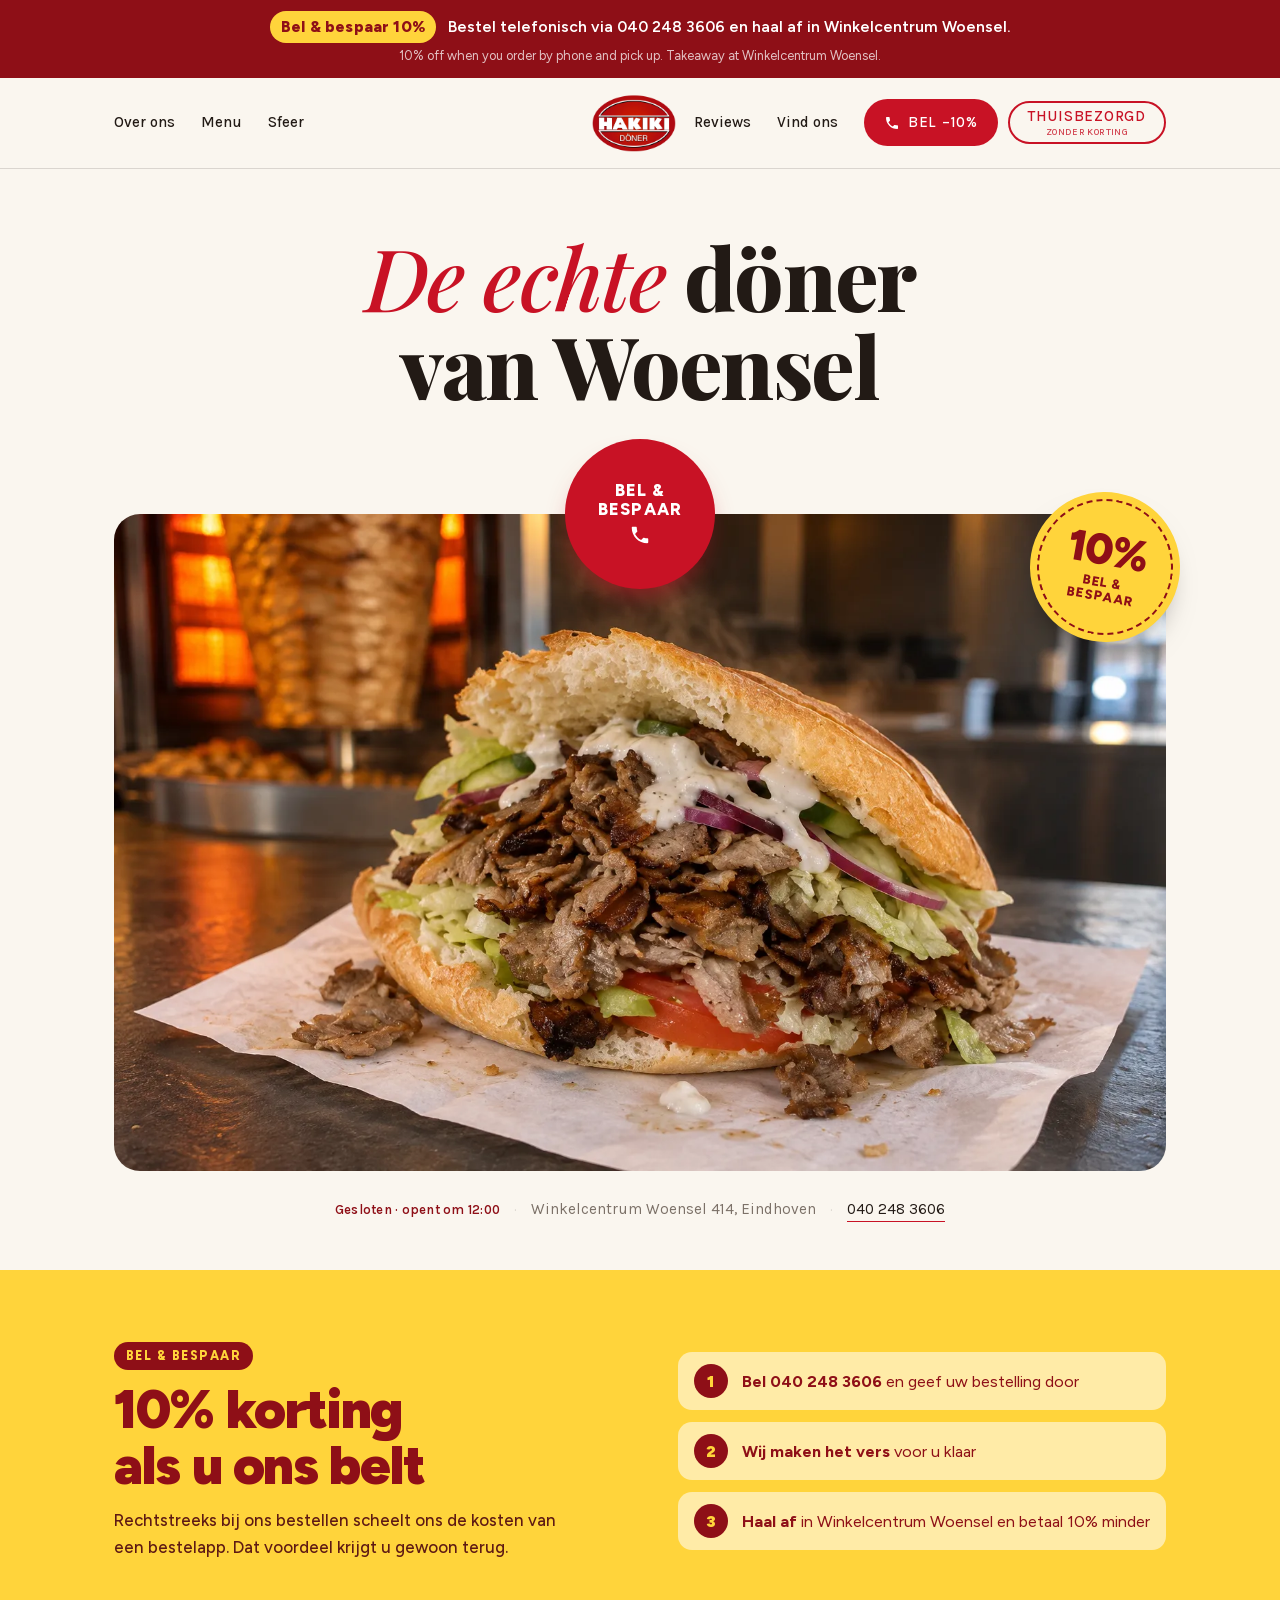
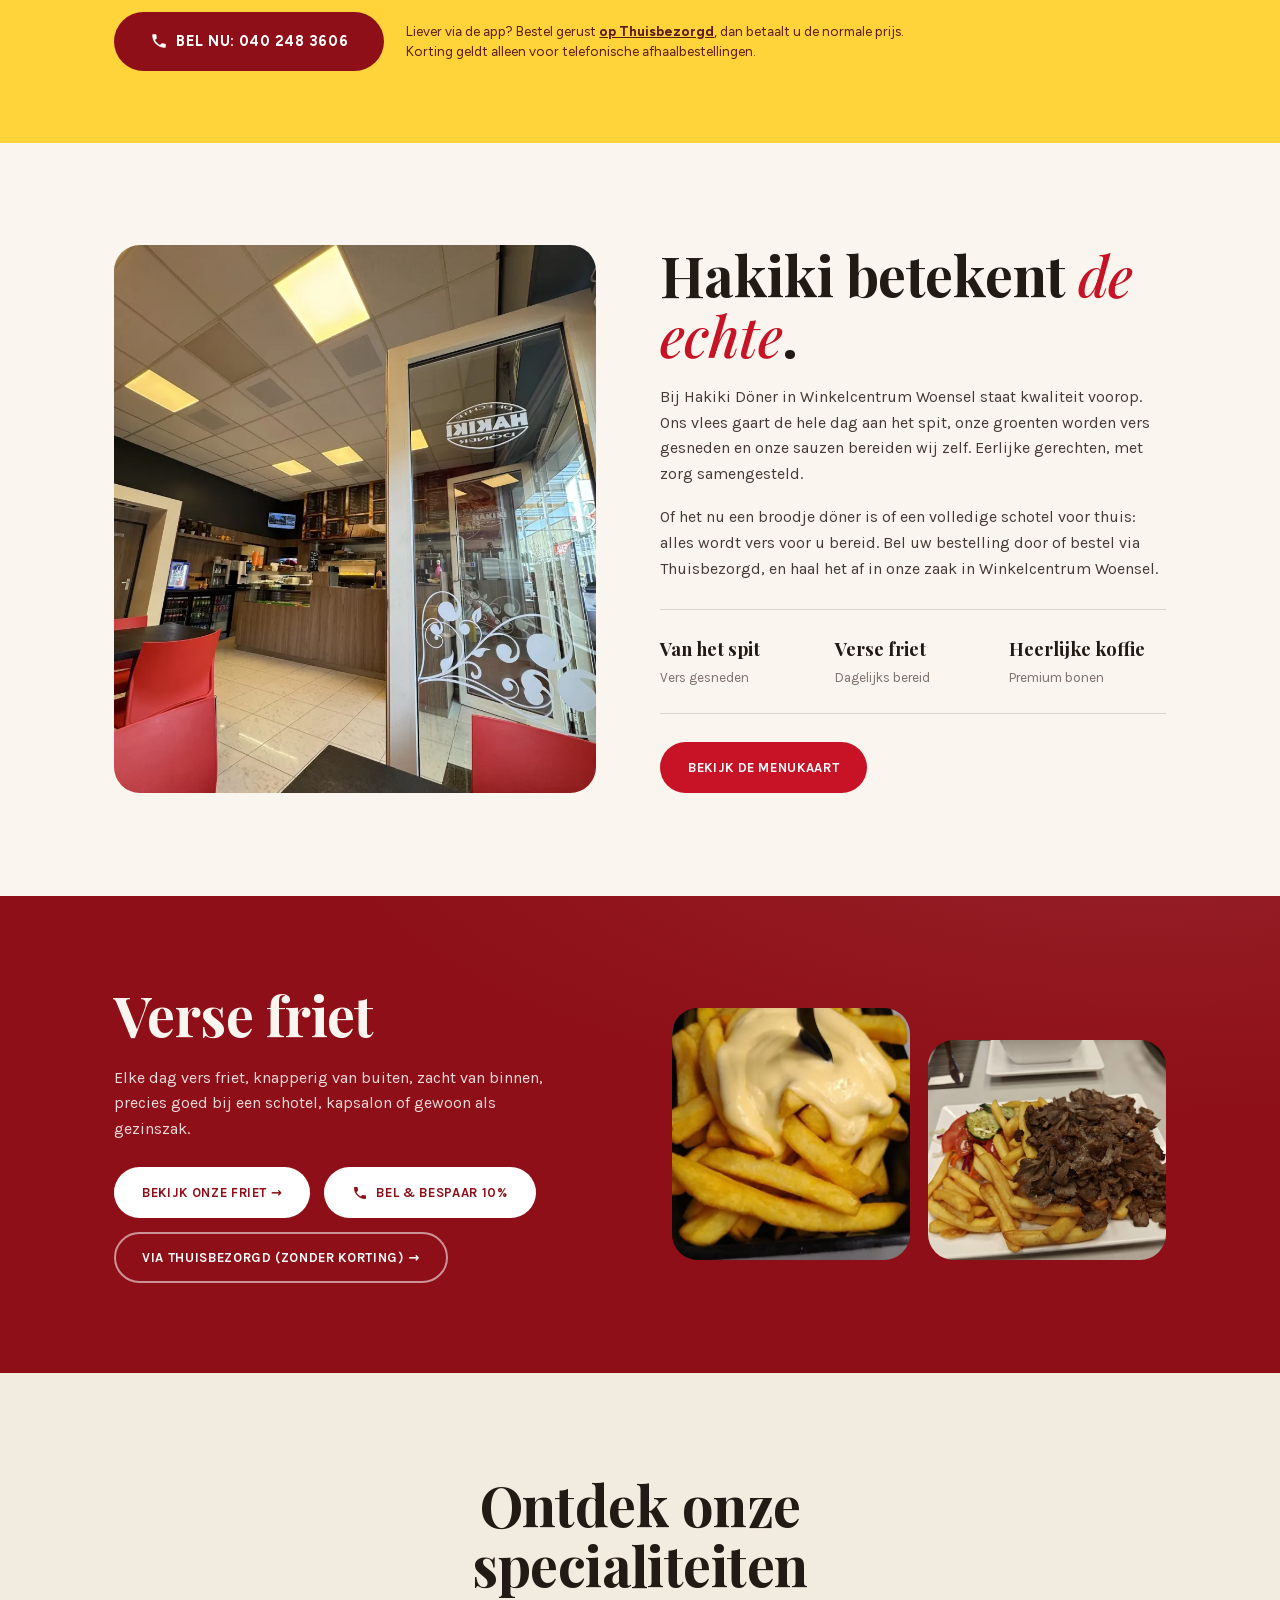
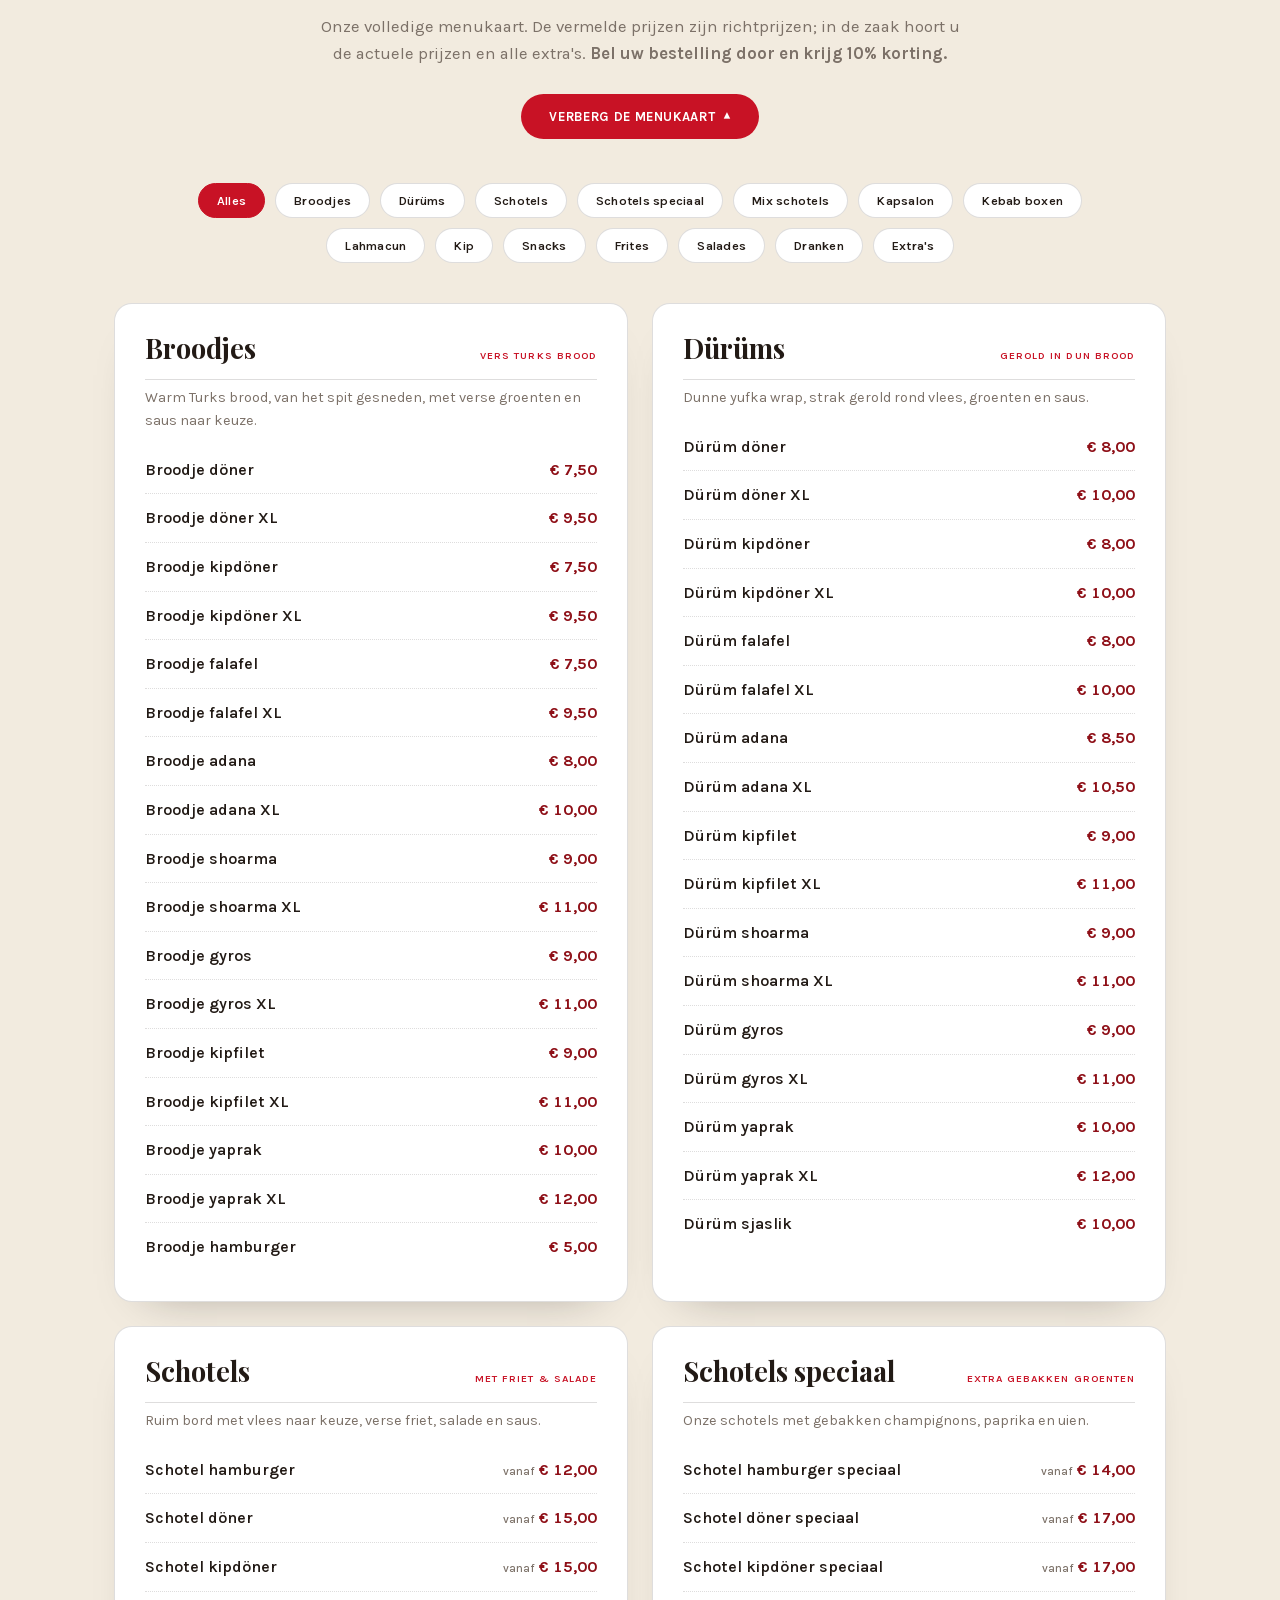
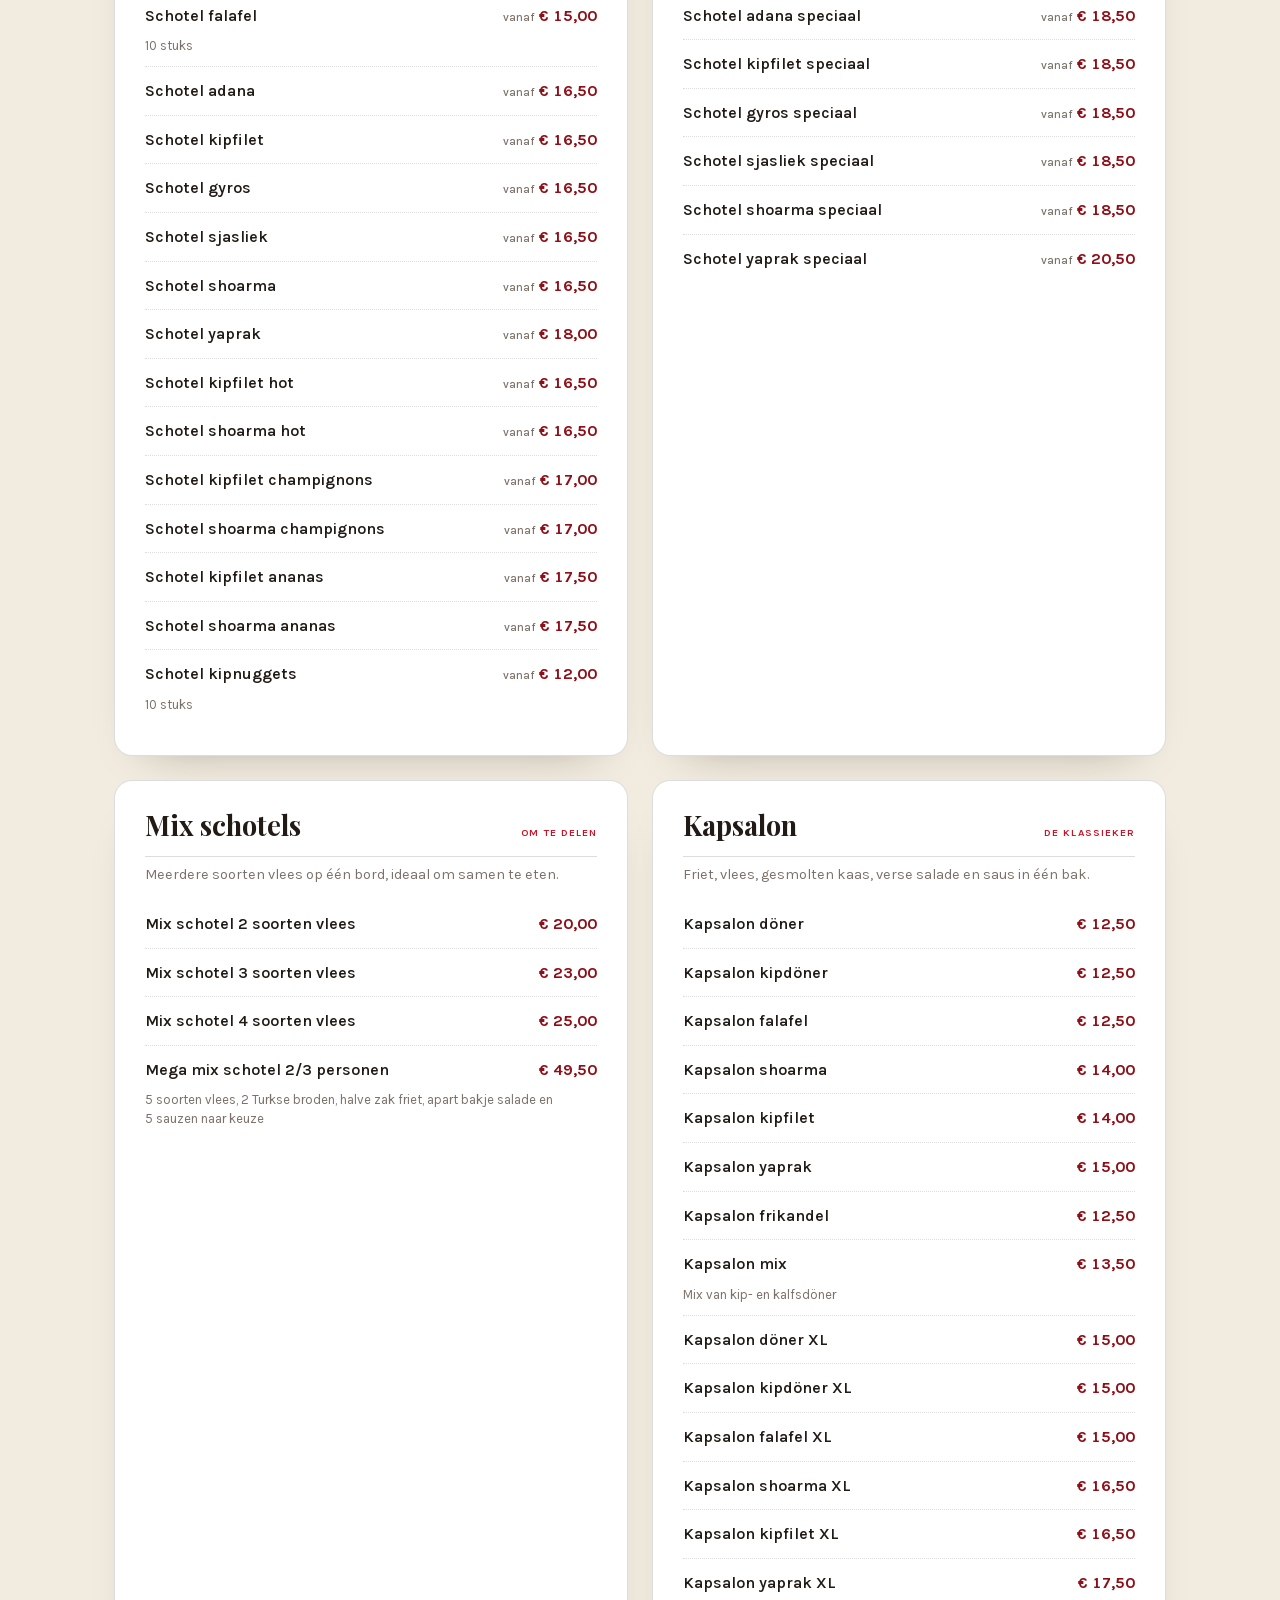
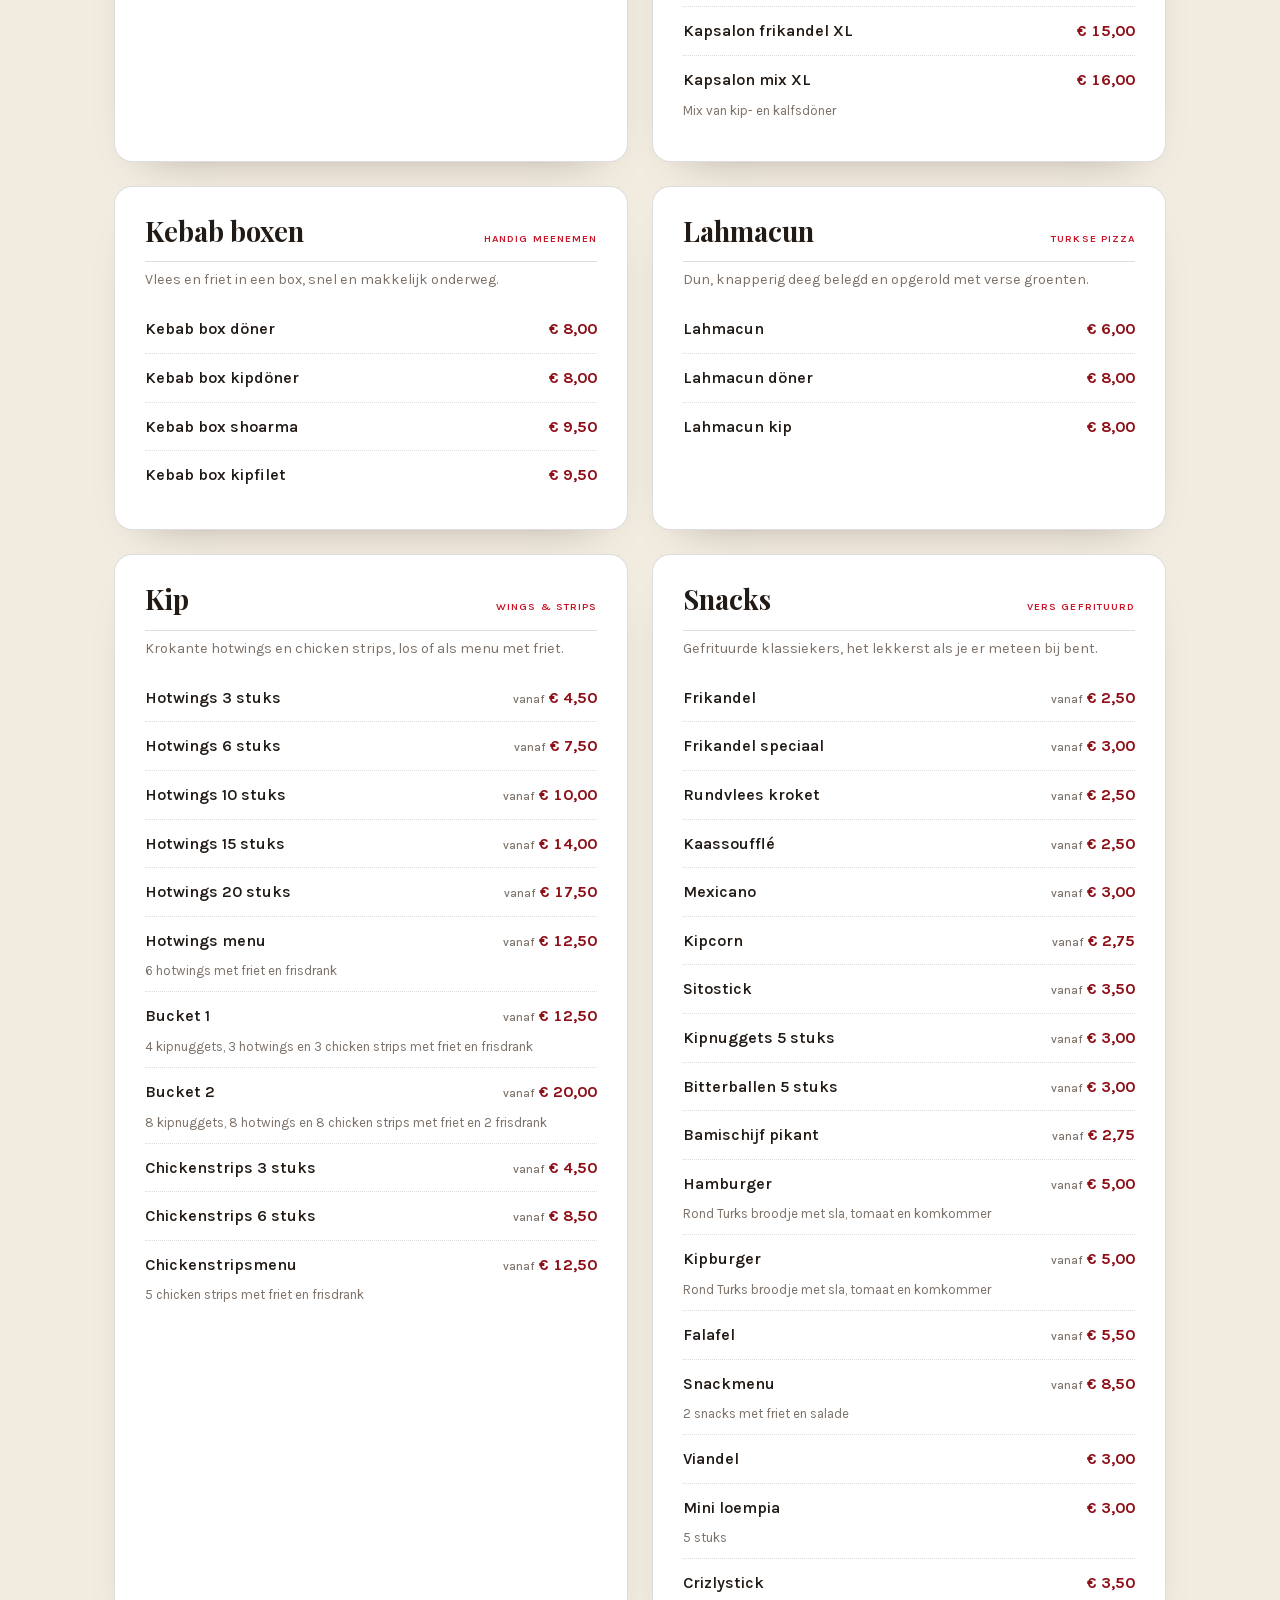
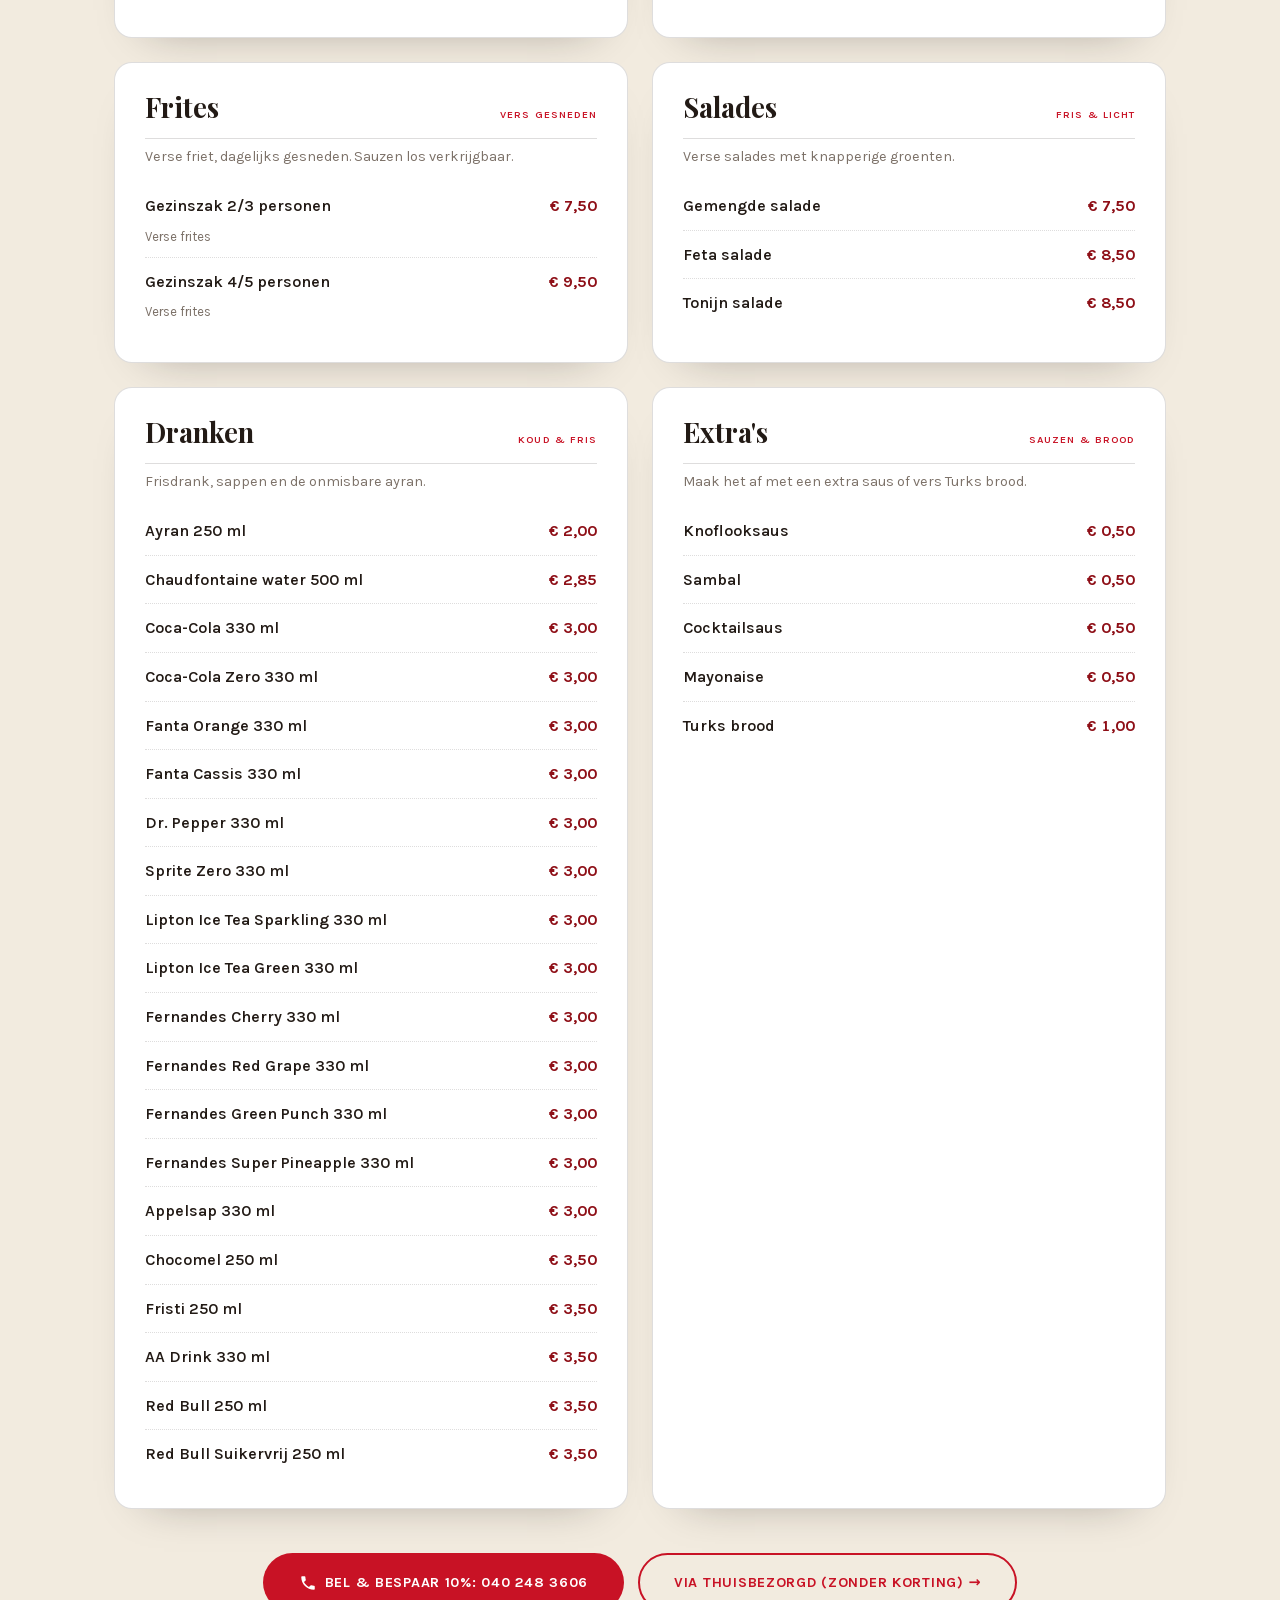
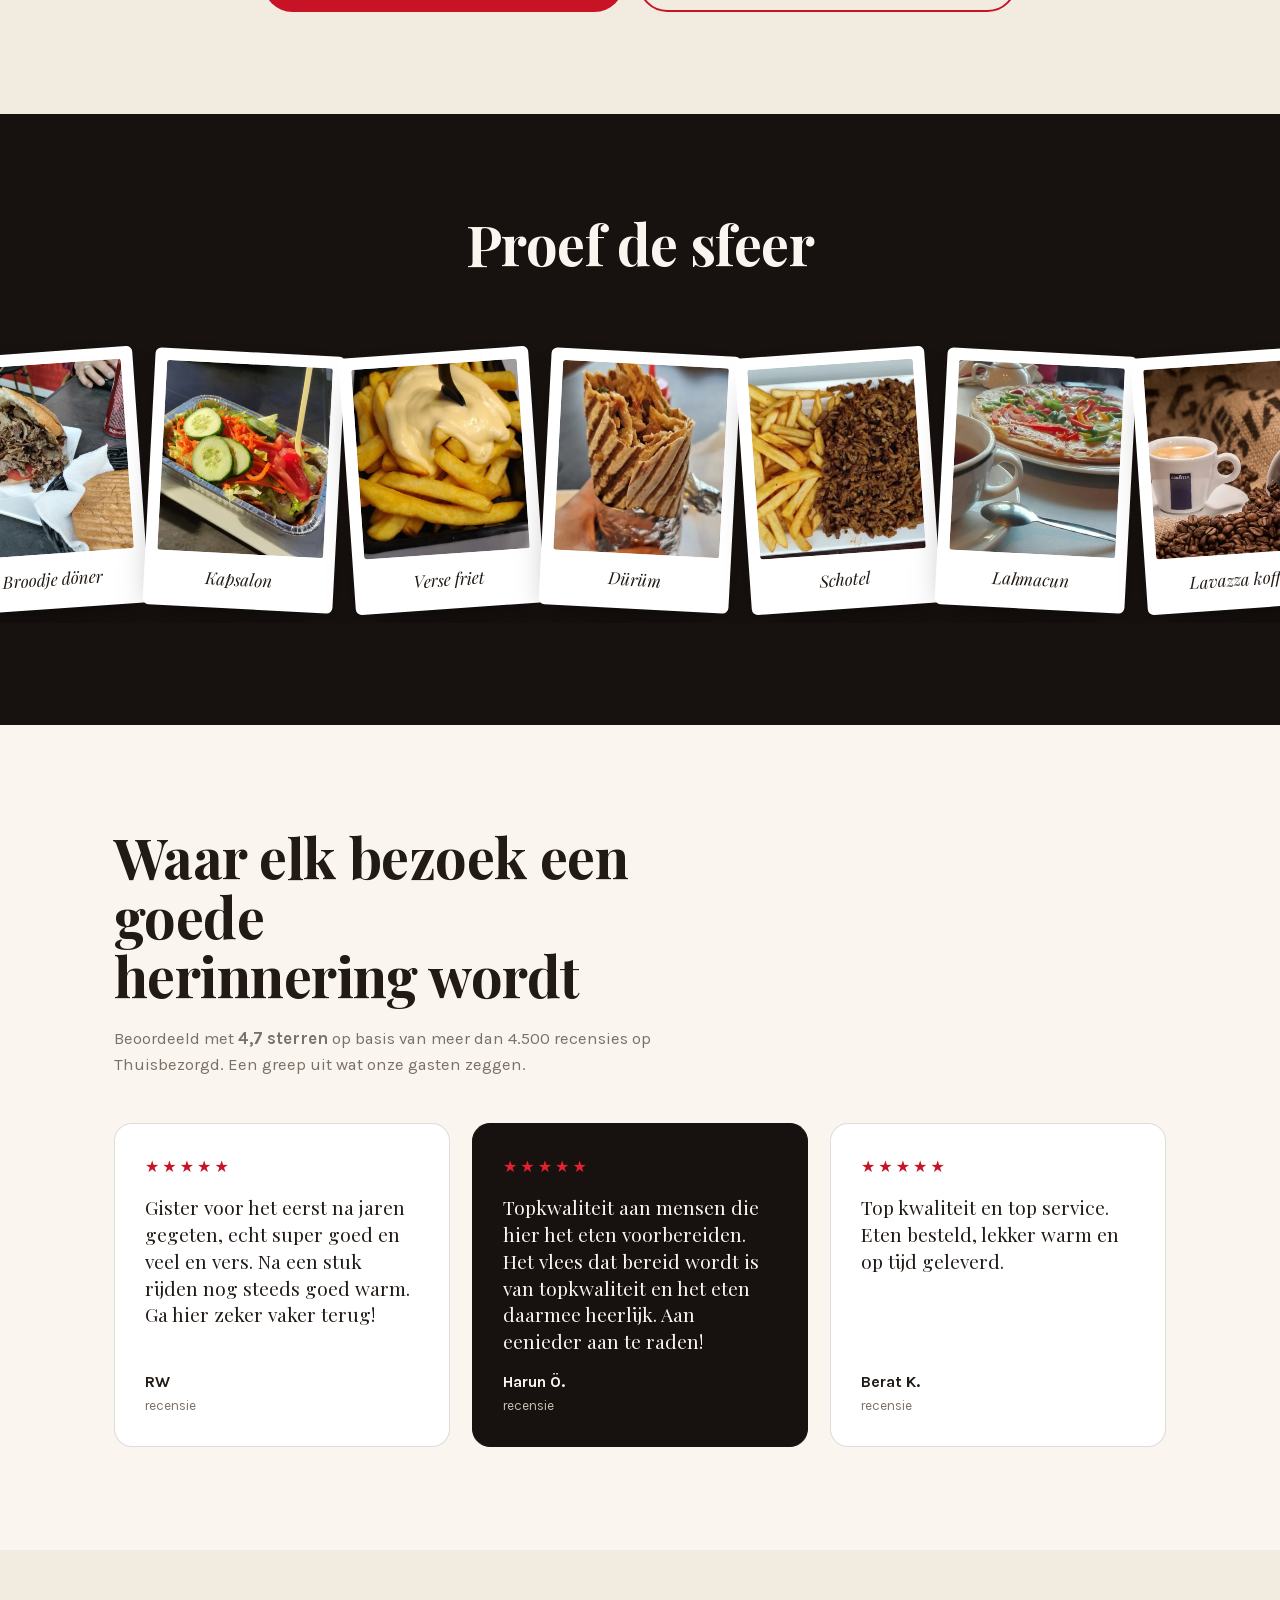
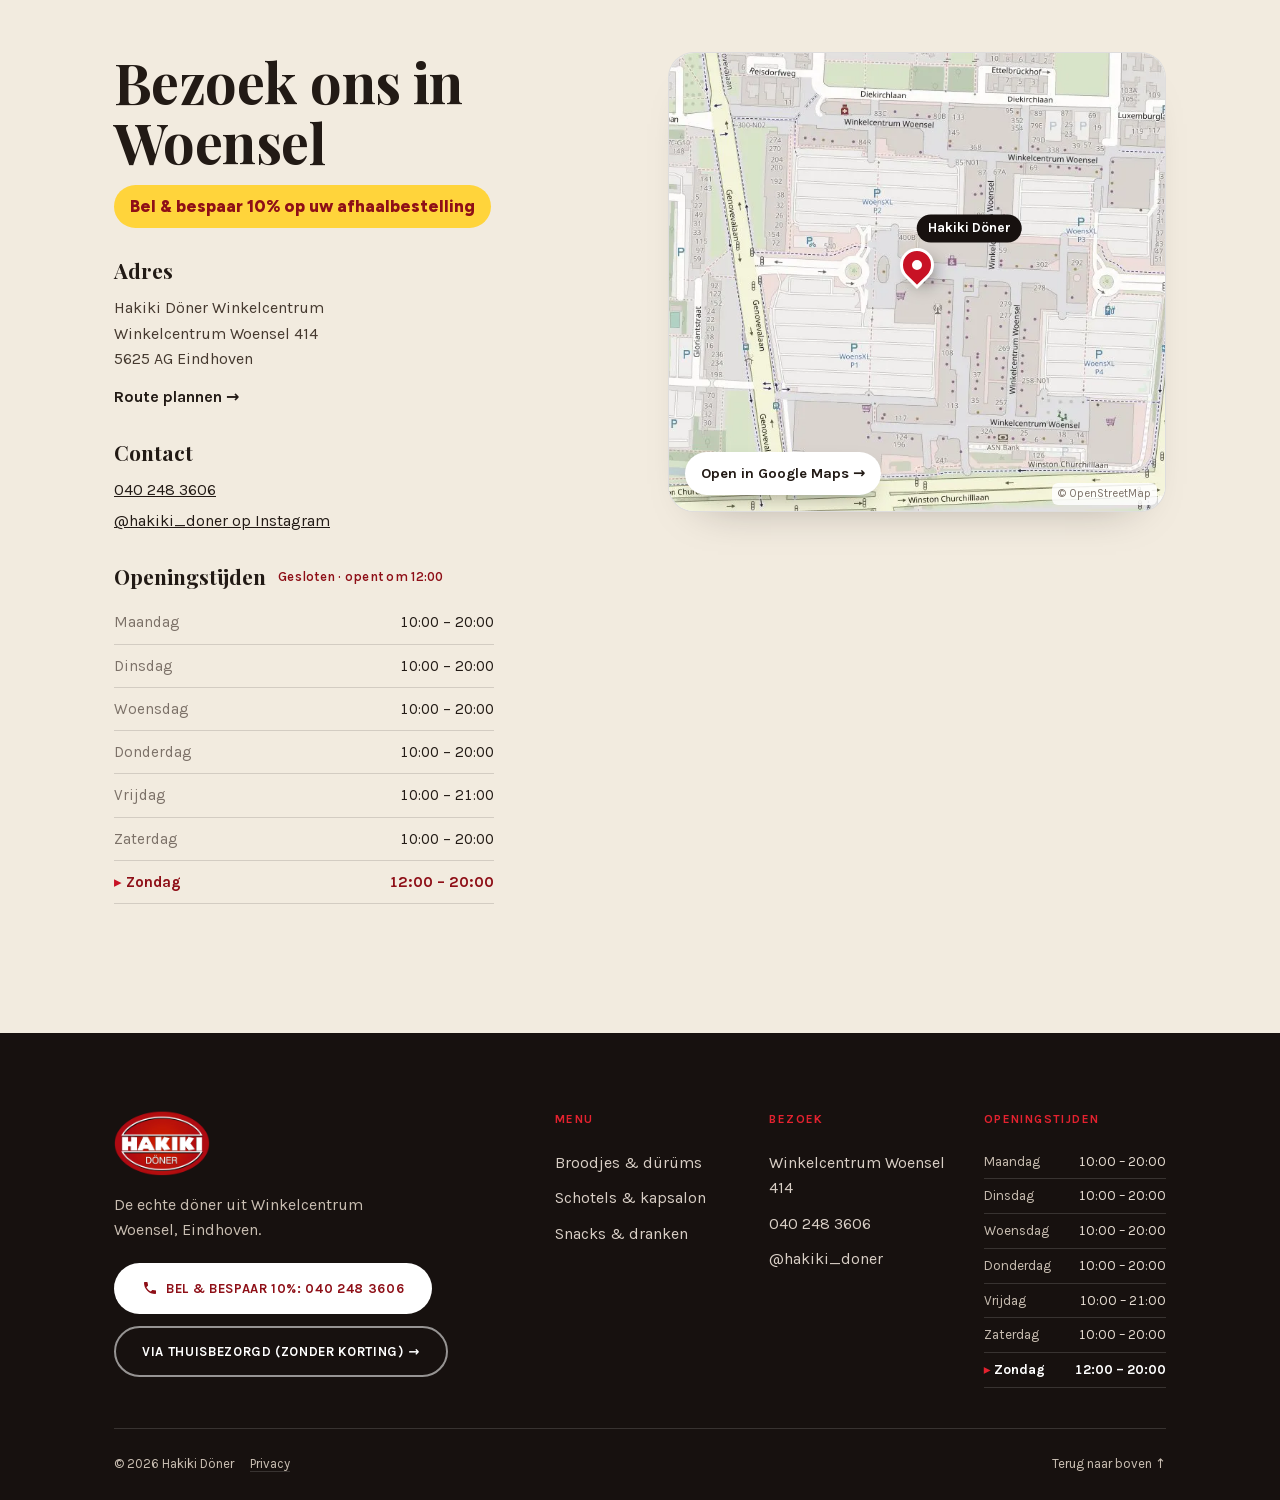
==== commit 5d0f178e: "Remove Vercel Analytics scripts that 404 on Cloudflare hakiki.nl is served by Cloudflare, where /_ve" ====
--- a/index.html
+++ b/index.html
@@ -238,7 +238,7 @@
 
         <div class="hero__media">
           <figure class="media media--hero">
-            <img src="assets/photos/hero.webp" alt="Hakiki Döner, de zaak in Winkelcentrum Woensel" width="980" height="612" fetchpriority="high" />
+            <img src="assets/photos/hero-doner.webp" srcset="assets/photos/hero-doner-800.webp 800w, assets/photos/hero-doner.webp 1536w" sizes="(max-width: 1180px) 92vw, 1052px" alt="Broodje döner van Hakiki, vers van het spit met sla, tomaat, komkommer, rode ui en knoflooksaus" width="1536" height="960" fetchpriority="high" />
           </figure>
           <!-- Bel & Bespaar: zichtbaar zolang KORTING in main.js loopt -->
           <a class="sticker" href="tel:+31402483606" data-role="korting" aria-label="Bel en bespaar 10 procent: 040 248 3606">
@@ -472,6 +472,9 @@
       </div>
       <div class="footer__bar">
         <span>© <span data-role="year"></span> Hakiki Döner</span>
+        <span class="footer__legal">
+          <a href="privacy.html">Privacy</a>
+        </span>
         <a href="#top">Terug naar boven ↑</a>
       </div>
     </div>
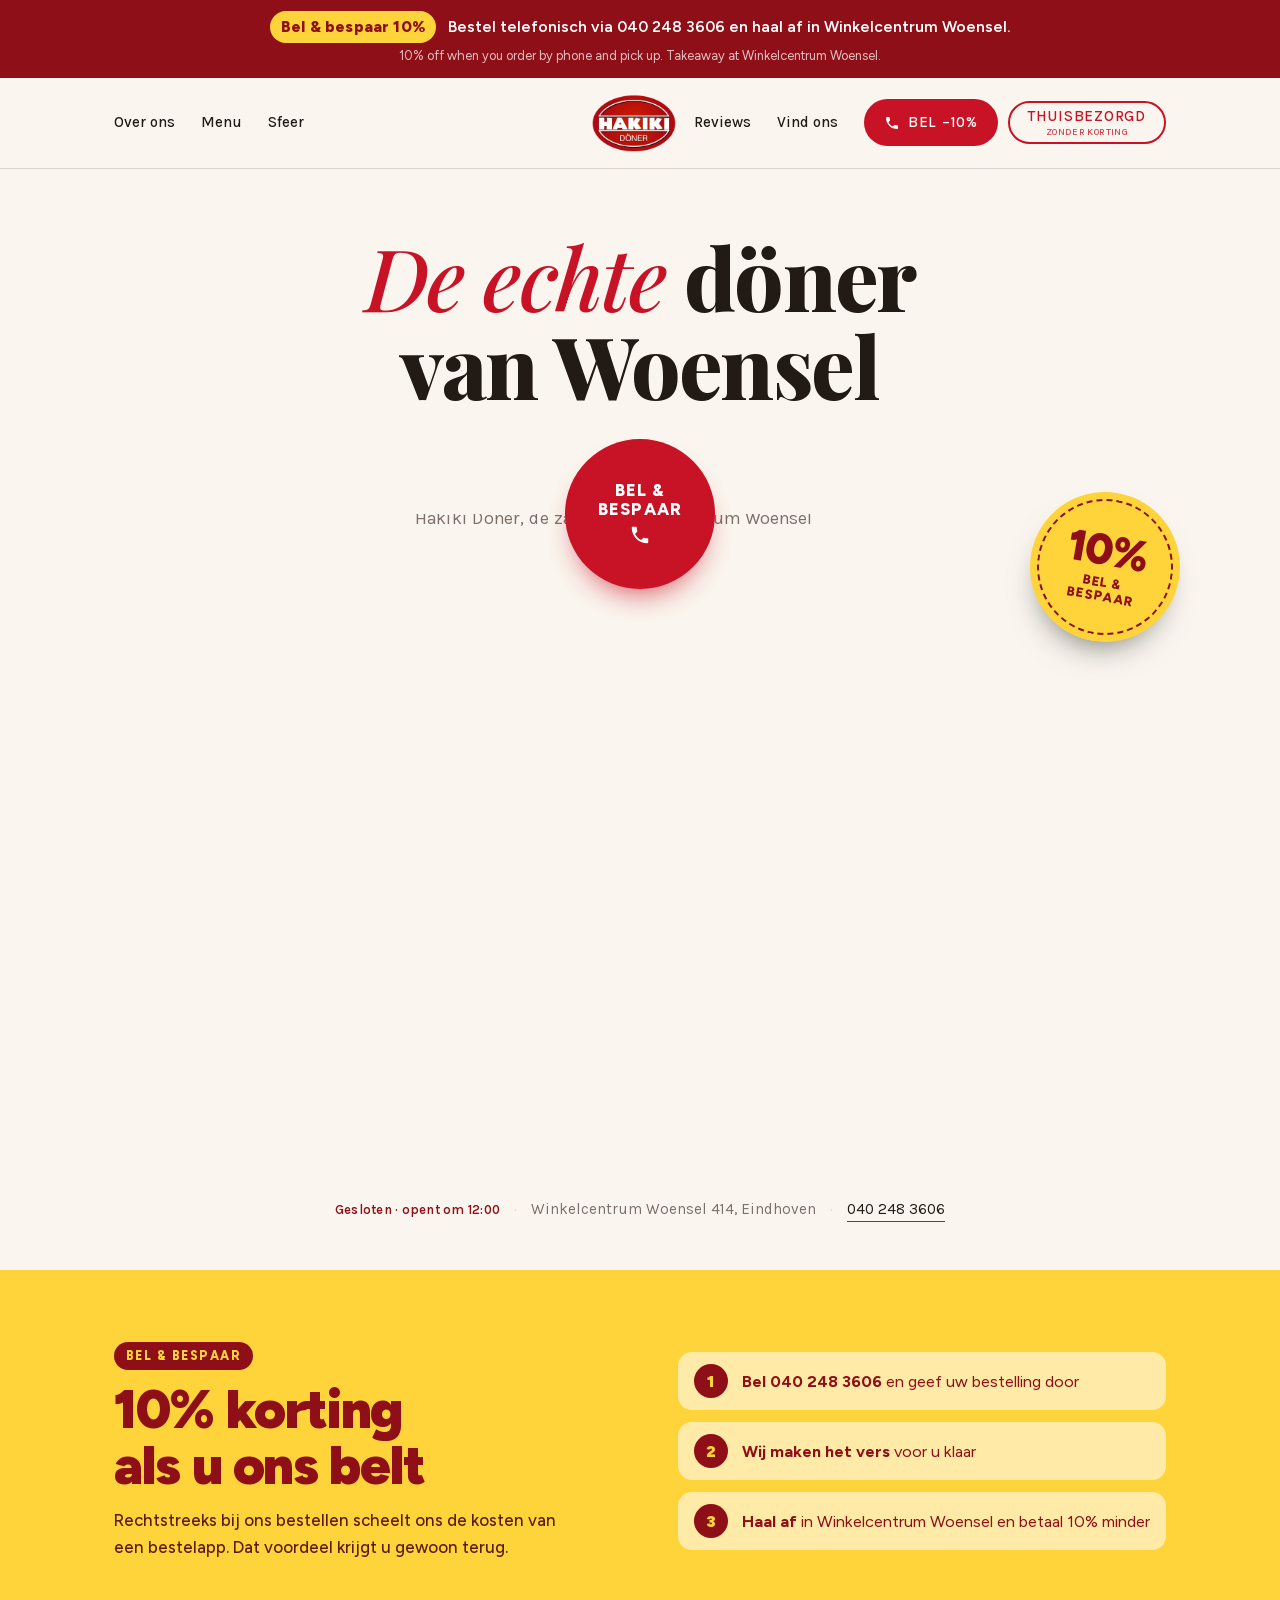
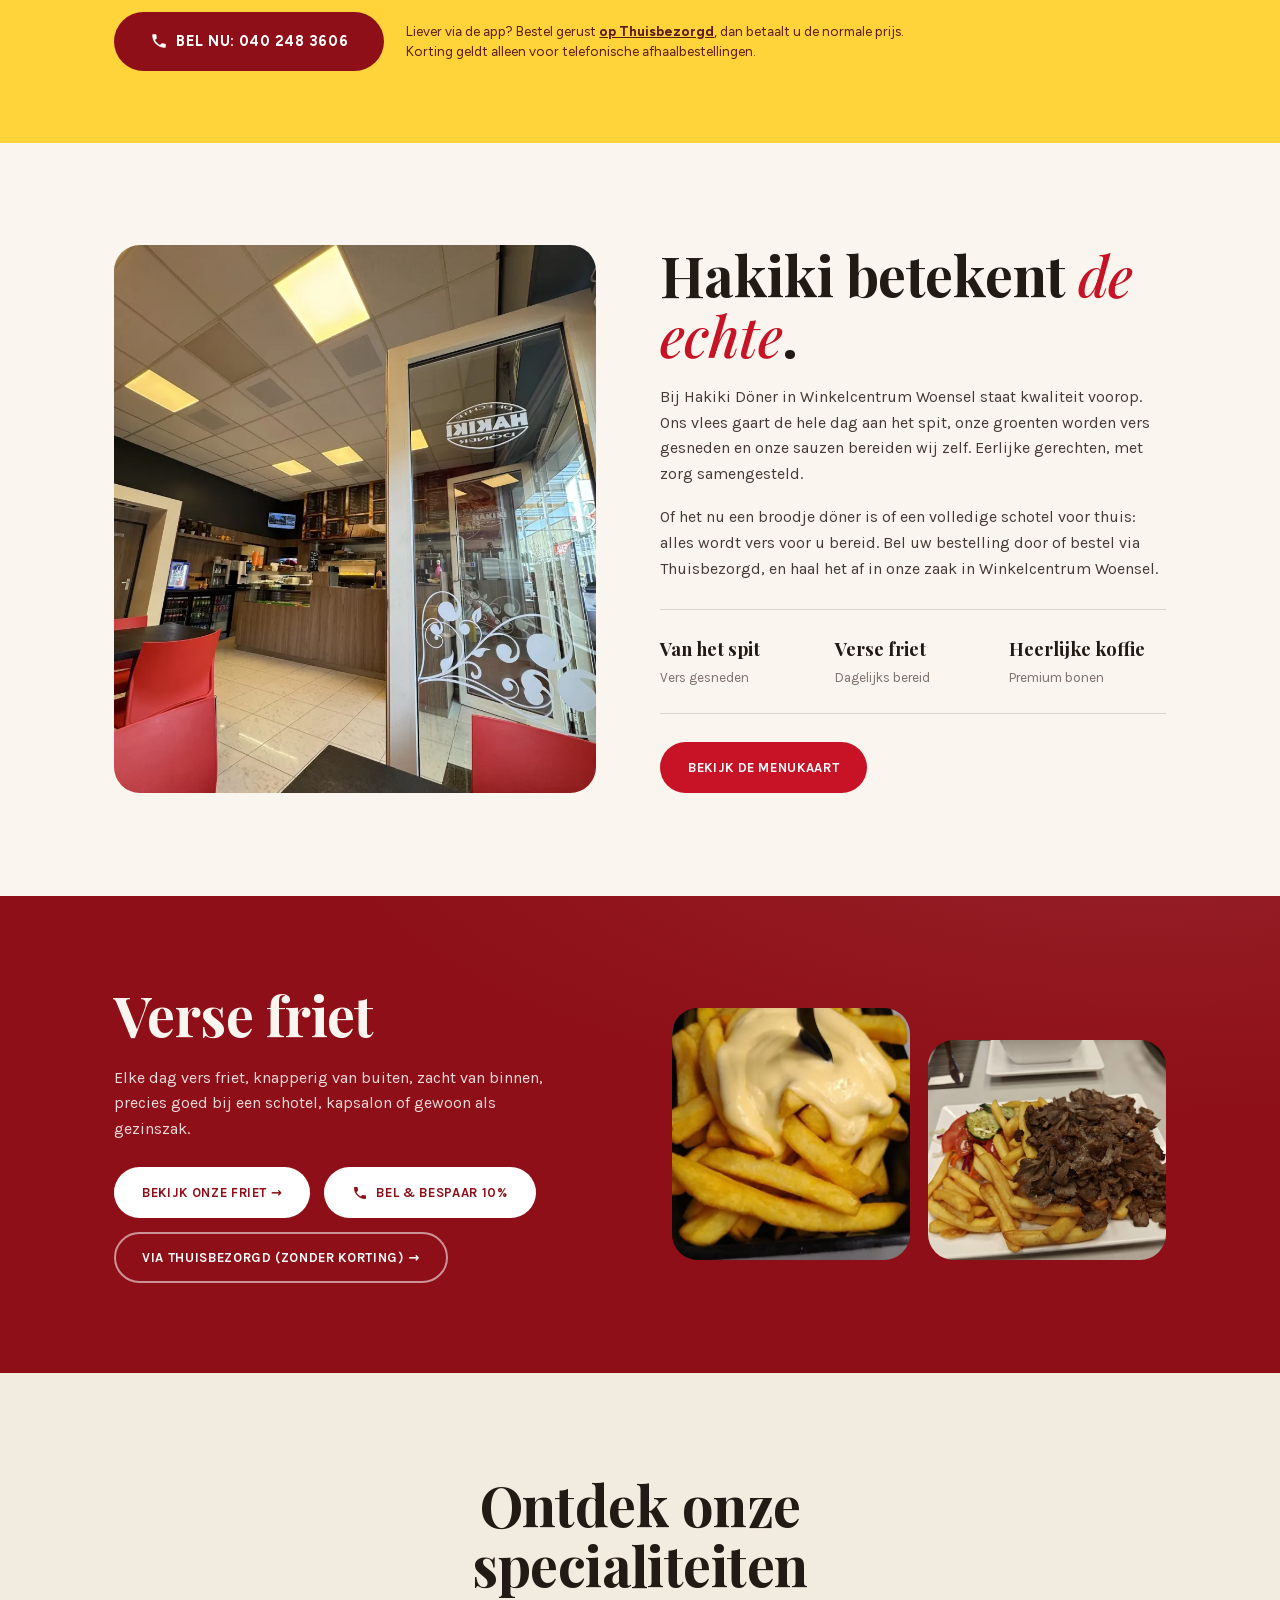
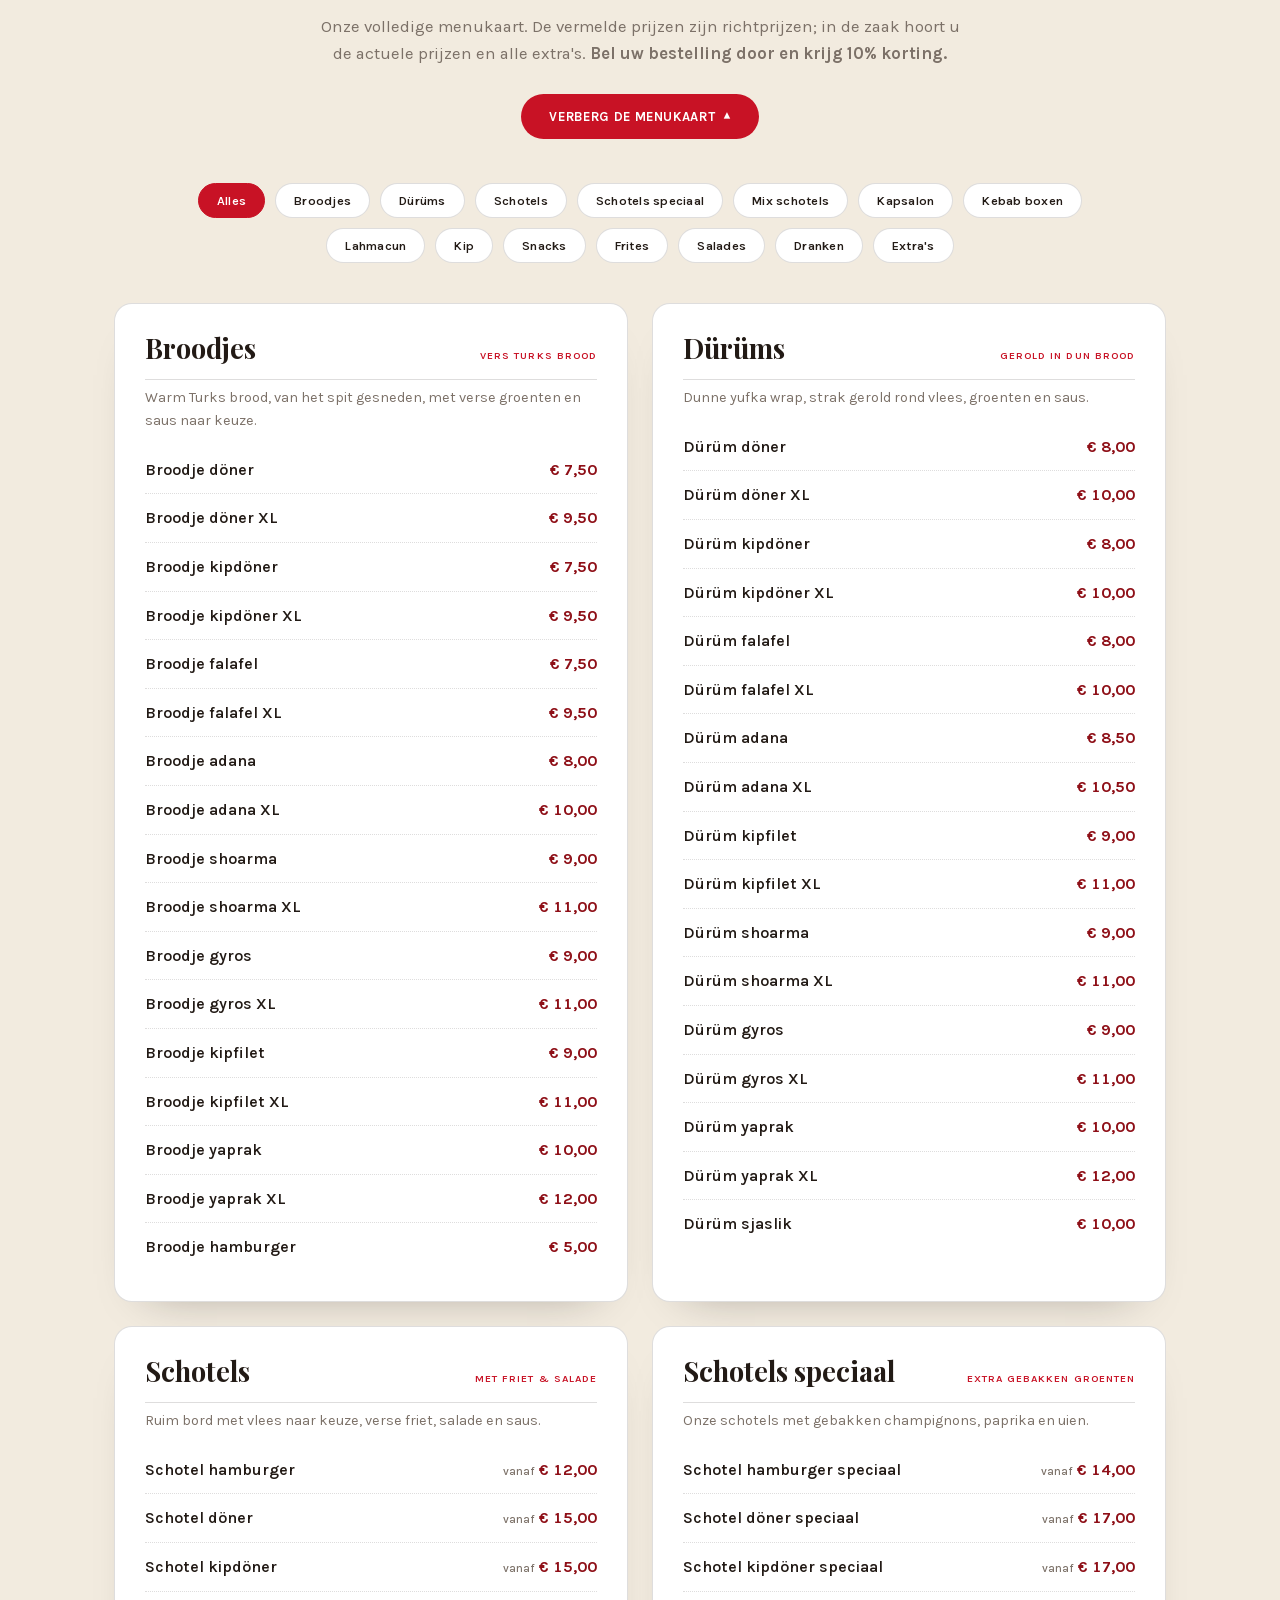
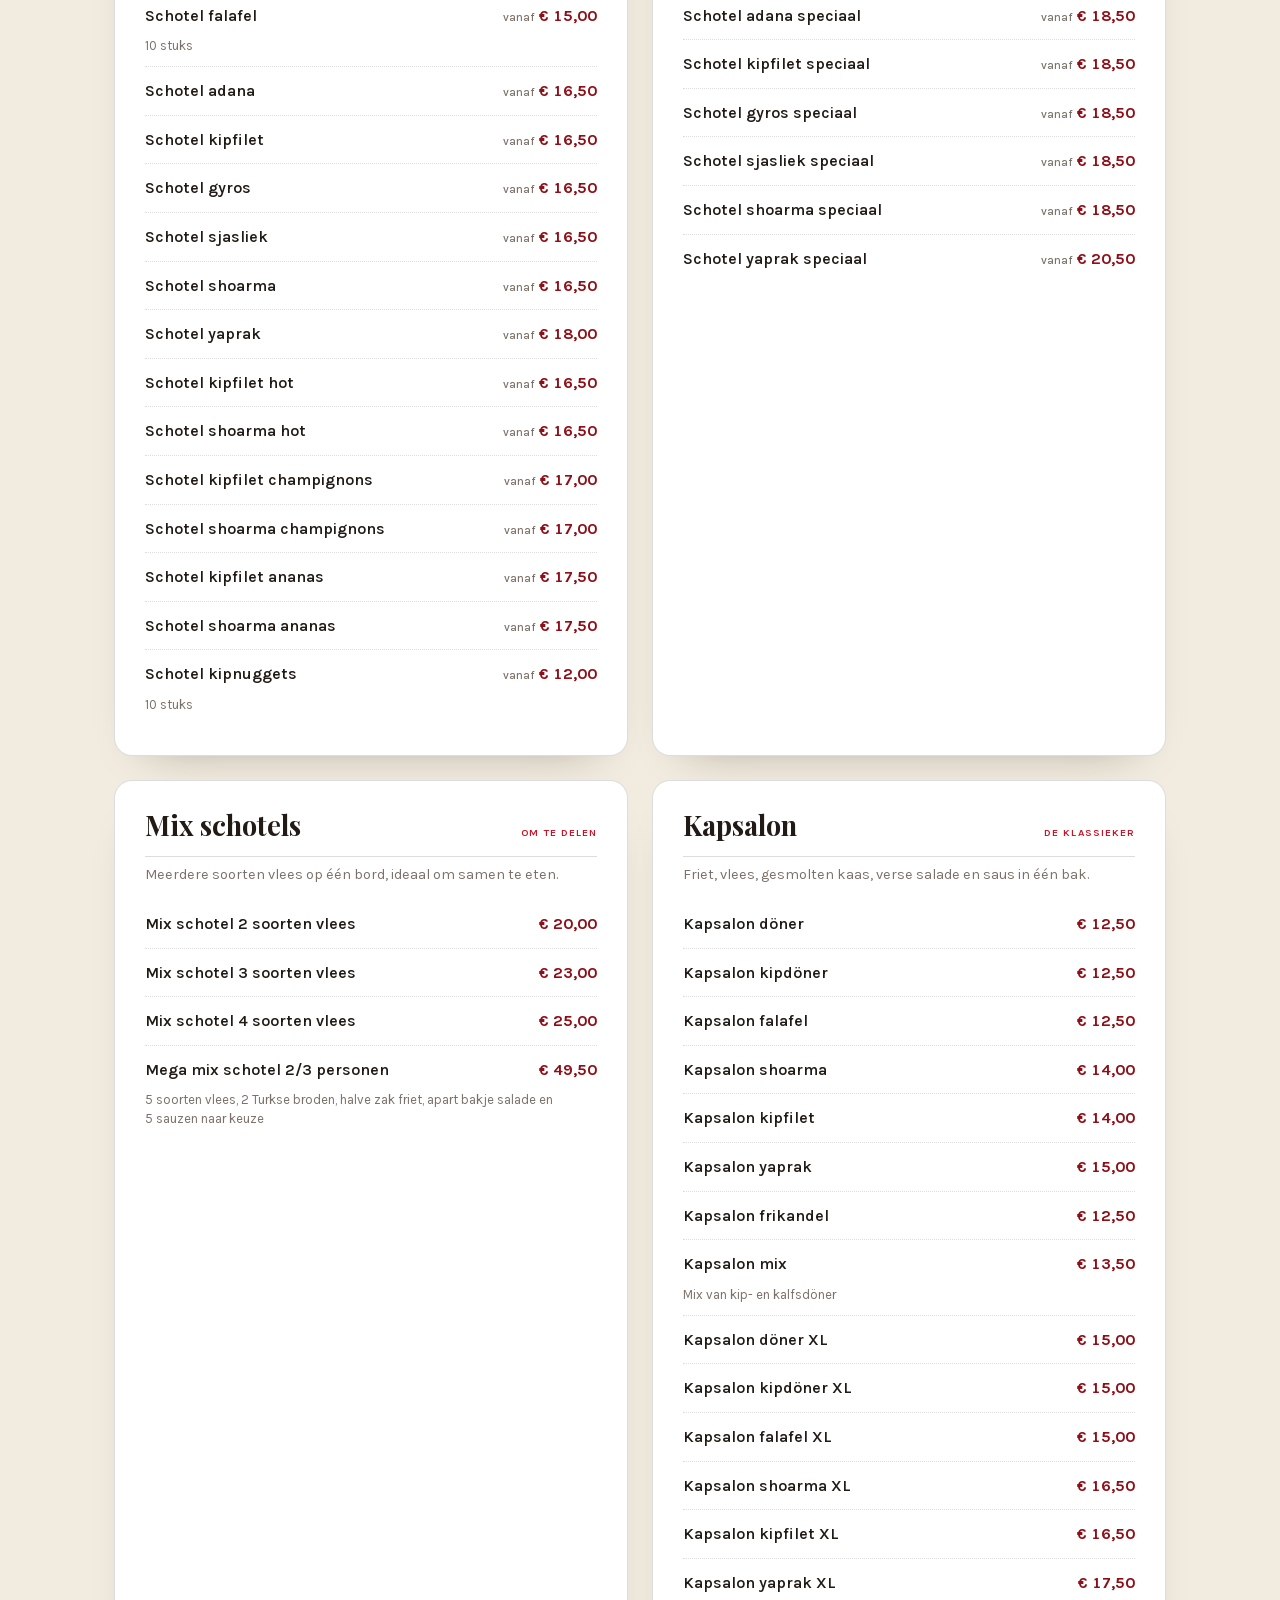
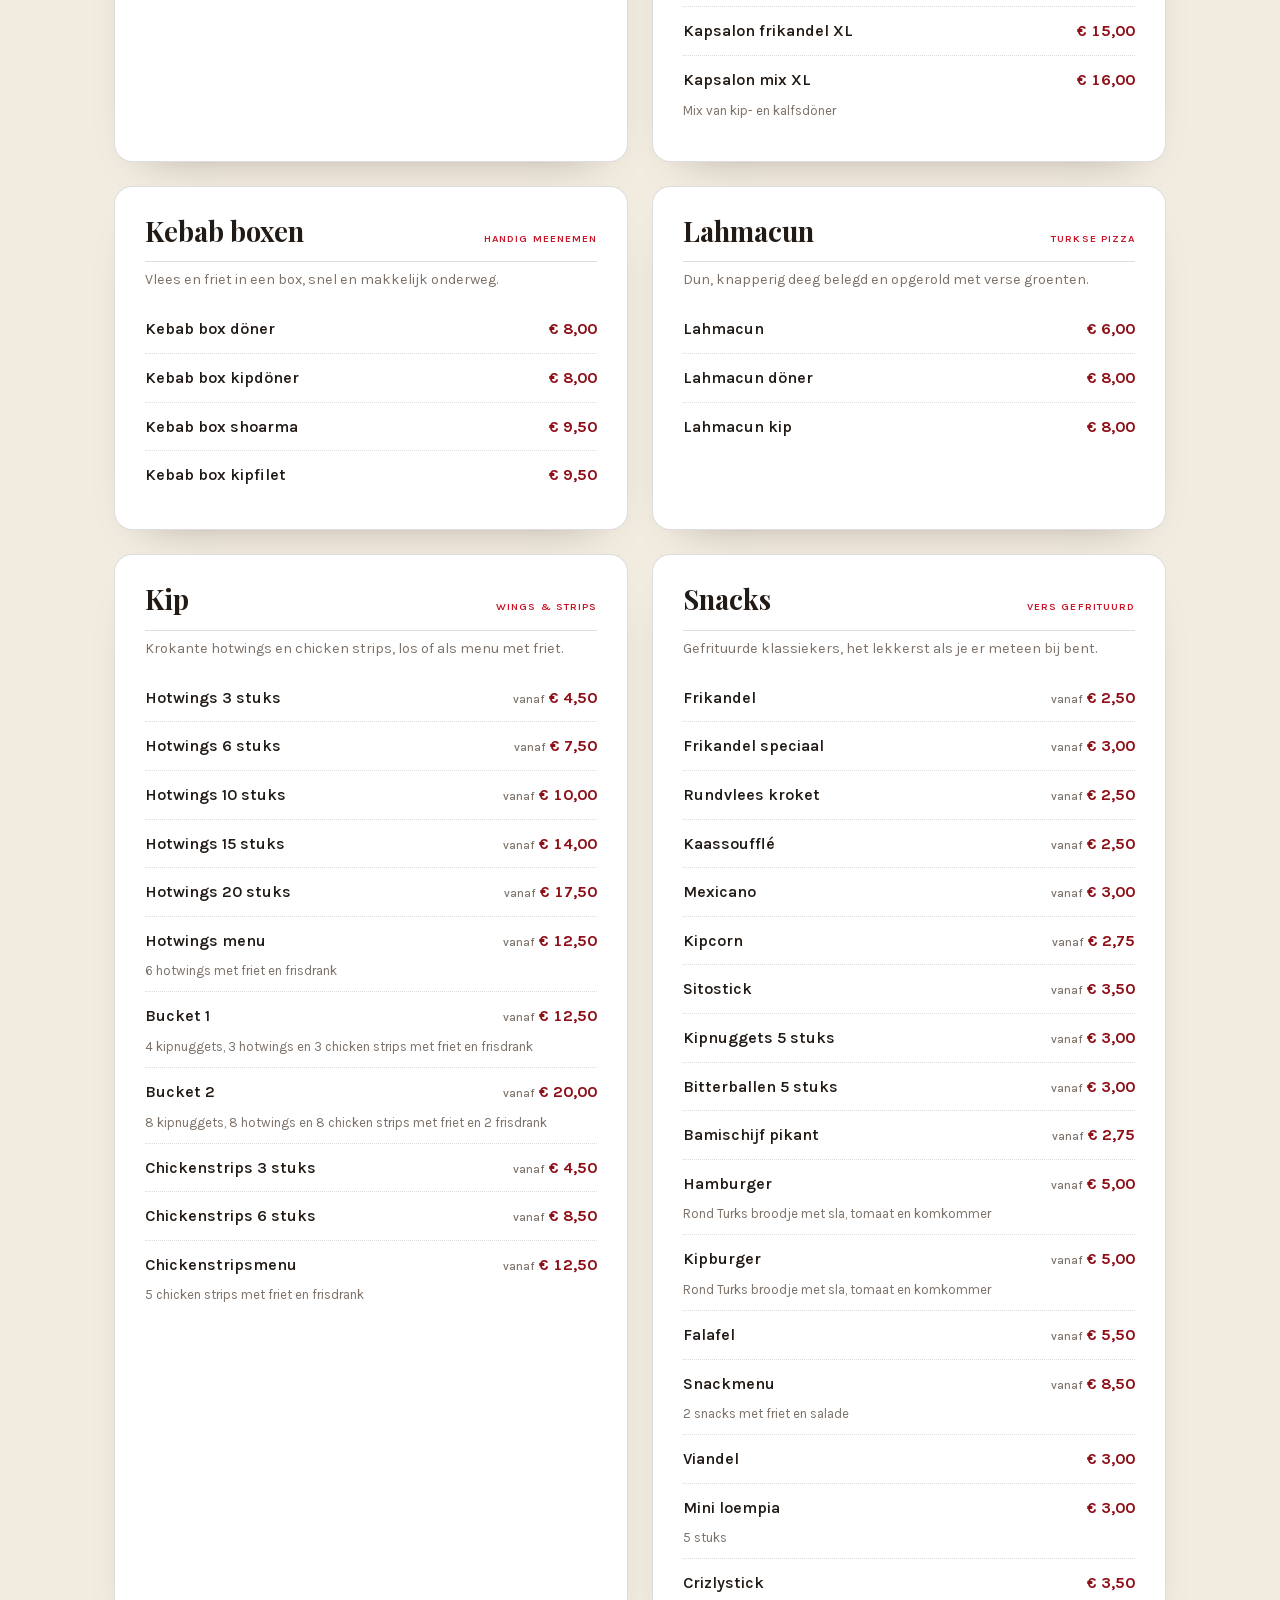
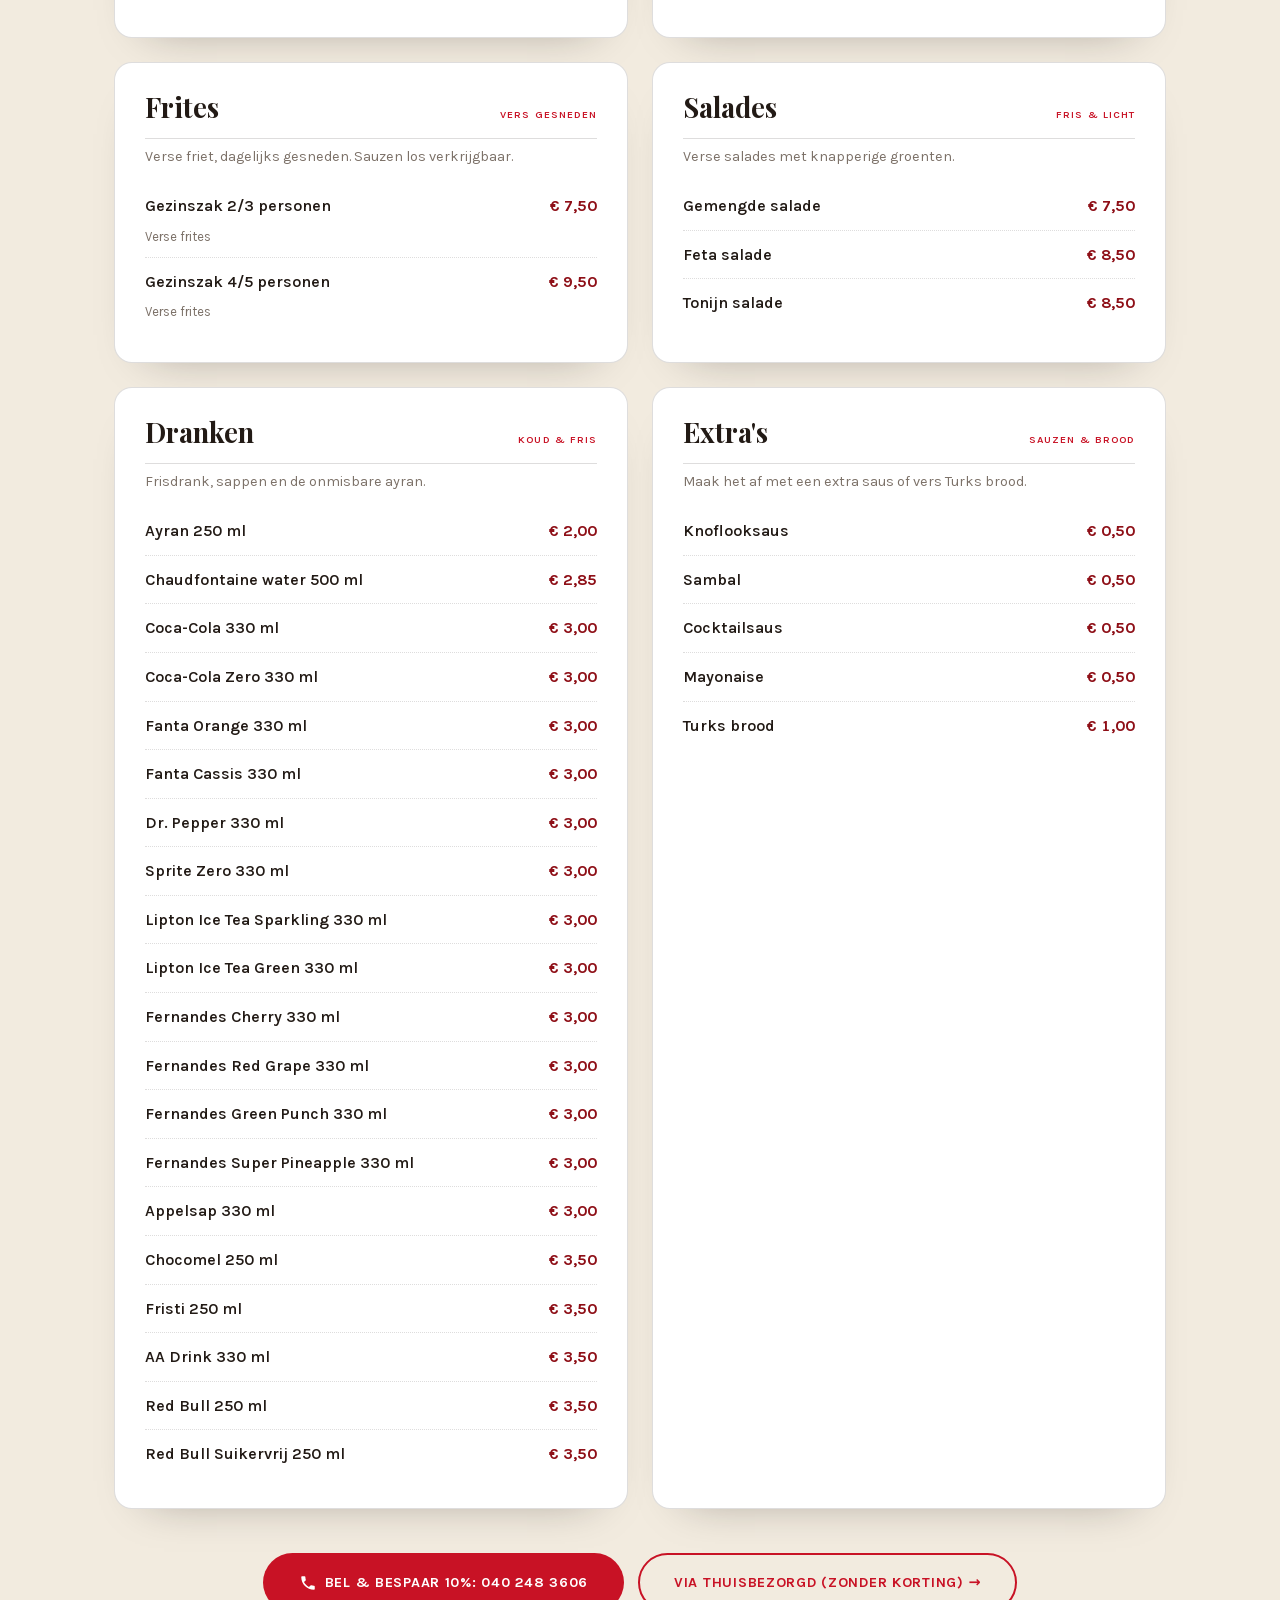
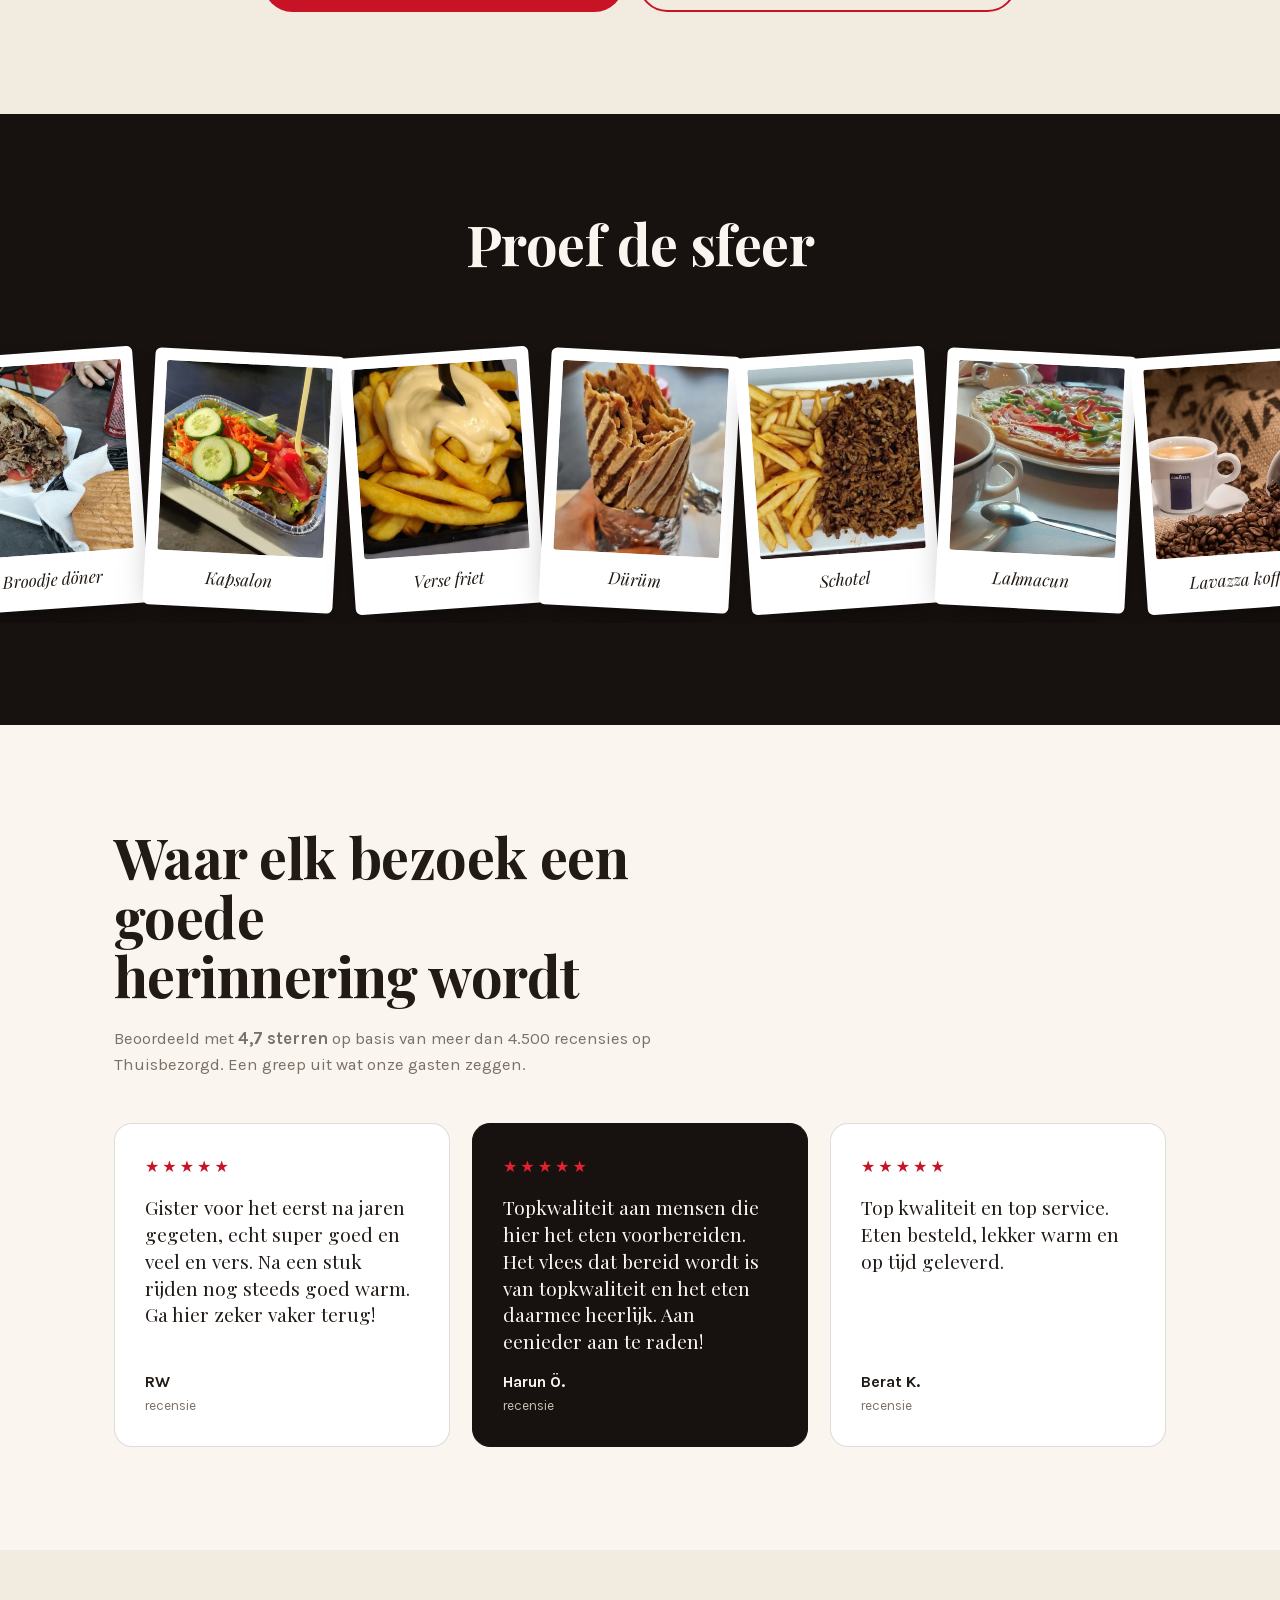
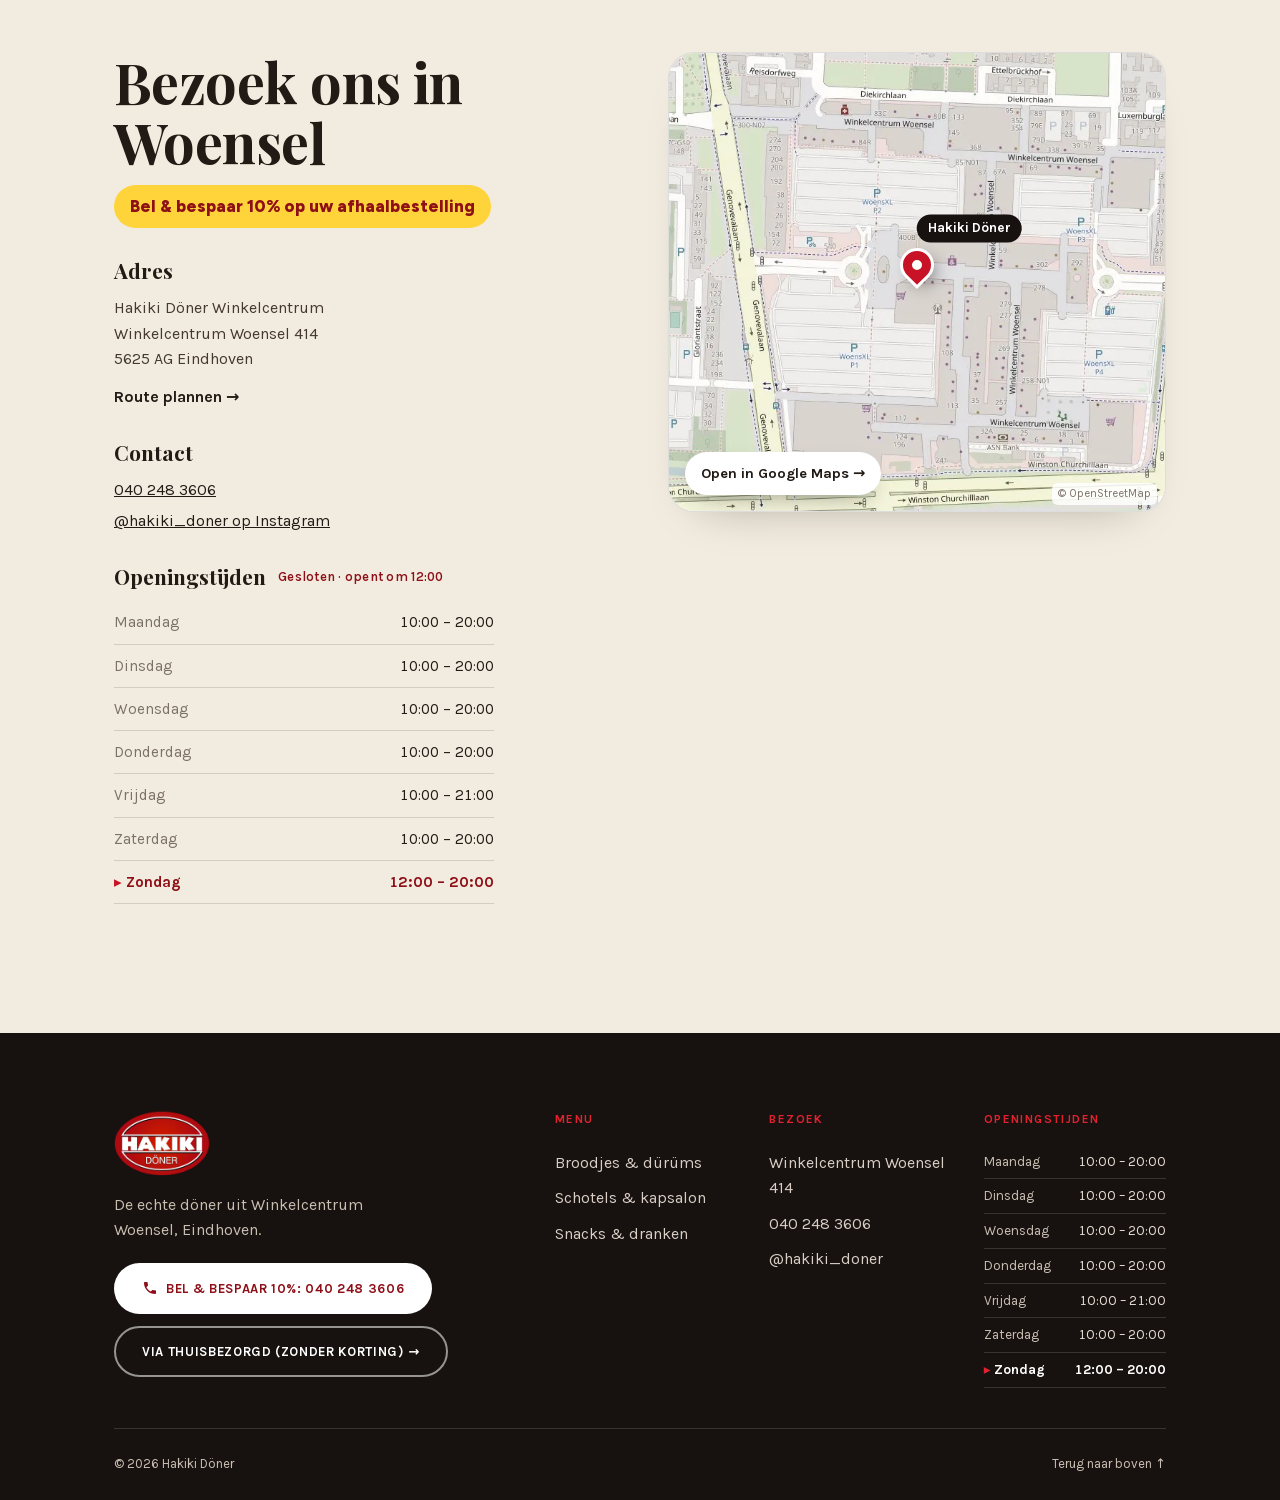
==== commit a309d210: "Remove privacy page The site no longer uses cookies or third-party analytics, so the page is not nee" ====
--- a/index.html
+++ b/index.html
@@ -238,7 +238,7 @@
 
         <div class="hero__media">
           <figure class="media media--hero">
-            <img src="assets/photos/hero-doner.webp" srcset="assets/photos/hero-doner-800.webp 800w, assets/photos/hero-doner.webp 1536w" sizes="(max-width: 1180px) 92vw, 1052px" alt="Broodje döner van Hakiki, vers van het spit met sla, tomaat, komkommer, rode ui en knoflooksaus" width="1536" height="960" fetchpriority="high" />
+            <img src="assets/photos/hero.webp" alt="Hakiki Döner, de zaak in Winkelcentrum Woensel" width="980" height="612" fetchpriority="high" />
           </figure>
           <!-- Bel & Bespaar: zichtbaar zolang KORTING in main.js loopt -->
           <a class="sticker" href="tel:+31402483606" data-role="korting" aria-label="Bel en bespaar 10 procent: 040 248 3606">
@@ -472,9 +472,6 @@
       </div>
       <div class="footer__bar">
         <span>© <span data-role="year"></span> Hakiki Döner</span>
-        <span class="footer__legal">
-          <a href="privacy.html">Privacy</a>
-        </span>
         <a href="#top">Terug naar boven ↑</a>
       </div>
     </div>
@@ -492,8 +489,15 @@
 <!-- ruimt oude Clarity-cookies op van bezoekers die ooit "Accepteren" kozen -->
 <script src="cookies.js"></script>
 
-<!-- FlitzWeb klantacties (bellen, bestellen, route) + FlitzWeb Studio: cookievrije statistiek -->
+<!-- Umami (cookievrij) + FlitzWeb klantacties: bellen, bestellen, route -->
+<script defer src="https://cloud.umami.is/script.js" data-website-id="2147b34e-12e9-4442-ab3e-d9d0c65ea421" data-domains="hakiki.nl,www.hakiki.nl"></script>
+<!-- FlitzWeb Studio: cookieless stats -->
+<script defer src="https://studio.flitzweb.nl/t.js" data-site="fw_NgLZsl_mbLcP" data-domains="hakiki.nl,www.hakiki.nl"></script>
 <script defer src="/flitz-track.js"></script>
-<script defer src="https://studio.flitzweb.nl/t.js" data-site="fw_NgLZsl_mbLcP" data-domains="hakiki.nl,www.hakiki.nl"></script>
+
+<!-- Vercel Web Analytics + Speed Insights -->
+<script>window.va = window.va || function () { (window.vaq = window.vaq || []).push(arguments); };</script>
+<script defer src="/_vercel/insights/script.js"></script>
+<script defer src="/_vercel/speed-insights/script.js"></script>
 </body>
 </html>
--- a/styles.css
+++ b/styles.css
@@ -342,8 +342,11 @@
 
 .media--hero {
   width: 100%; aspect-ratio: 980 / 612; margin-top: 0;
-  /* Photo is pre-cropped to this ratio, so show it whole. */
+  /* Photo is pre-cropped to this ratio with the sign centered, so show it whole. */
   --media-hero-pos: center center;
+}
+.media--hero img {
+  transform: scale(1.12) translate(-3%, 4%);
 }
 .hero__media { position: relative; width: 100%; }
 .sticker {
@@ -624,8 +627,6 @@
 }
 .footer__bar a { color: var(--muted-lt); text-decoration: none; }
 .footer__bar a:hover { color: #fff; }
-.footer__legal { display: flex; flex-wrap: wrap; gap: 8px 20px; margin-right: auto; }
-.footer__legal a { text-decoration: underline; text-underline-offset: 3px; text-decoration-color: var(--line-dark); }
 .footer__link {
   font: inherit; color: var(--muted-lt); background: none; border: 0; padding: 0;
   cursor: pointer; text-decoration: underline;
@@ -633,55 +634,6 @@
   transition: color .2s ease, text-decoration-color .2s ease;
 }
 .footer__link:hover { color: #fff; text-decoration-color: currentColor; }
-
-/* ---------- privacy / juridische pagina ---------- */
-.legal { padding: clamp(48px, 8vw, 96px) 0 clamp(64px, 9vw, 110px); }
-.legal__inner { max-width: 760px; }
-.legal__head { margin-bottom: 48px; }
-.legal__eyebrow {
-  font-size: .74rem; font-weight: 700; letter-spacing: .18em; text-transform: uppercase;
-  color: var(--red); margin: 0 0 14px;
-}
-.legal__date { margin: 18px 0 0; font-size: .82rem; color: var(--muted); }
-
-.legal__block { margin-top: 40px; padding-top: 32px; border-top: 1px solid var(--line); }
-.legal__block h2 {
-  font-family: var(--font-display); font-weight: 700; font-size: 1.45rem;
-  line-height: 1.2; margin: 0 0 12px;
-}
-.legal__block p { margin: 0 0 12px; color: var(--ink); }
-.legal__block p:last-child { margin-bottom: 0; }
-.legal__block a { color: var(--red); text-underline-offset: 3px; }
-.legal__cta { margin-top: 20px; }
-
-.legal__table { width: 100%; border-collapse: collapse; margin-top: 18px; font-size: .9rem; }
-.legal__table th, .legal__table td {
-  text-align: left; vertical-align: top; padding: 12px 14px 12px 0;
-  border-bottom: 1px solid var(--line);
-}
-.legal__table th {
-  font-size: .72rem; letter-spacing: .1em; text-transform: uppercase; color: var(--muted);
-  font-weight: 700; border-bottom-color: var(--ink);
-}
-.legal__table th:first-child, .legal__table td:first-child { width: 28%; }
-.legal__table td:first-child code { white-space: nowrap; }
-.legal__table td:last-child { padding-right: 0; white-space: nowrap; color: var(--muted); }
-.legal__table code {
-  font-size: .88em; background: var(--paper-2); border-radius: 4px; padding: 2px 6px;
-}
-
-.legal__back { margin-top: 48px; font-weight: 700; }
-.legal__back a { color: var(--red); text-decoration: none; }
-.legal__back a:hover { text-decoration: underline; }
-
-@media (max-width: 560px) {
-  .legal__table, .legal__table tbody, .legal__table tr, .legal__table td,
-  .legal__table td:first-child { display: block; width: 100%; }
-  .legal__table thead { display: none; }
-  .legal__table tr { padding: 14px 0; border-bottom: 1px solid var(--line); }
-  .legal__table td { border: 0; padding: 2px 0; white-space: normal; }
-  .legal__table td:last-child { white-space: normal; font-size: .82rem; }
-}
 
 /* =========================================================
    RESPONSIVE
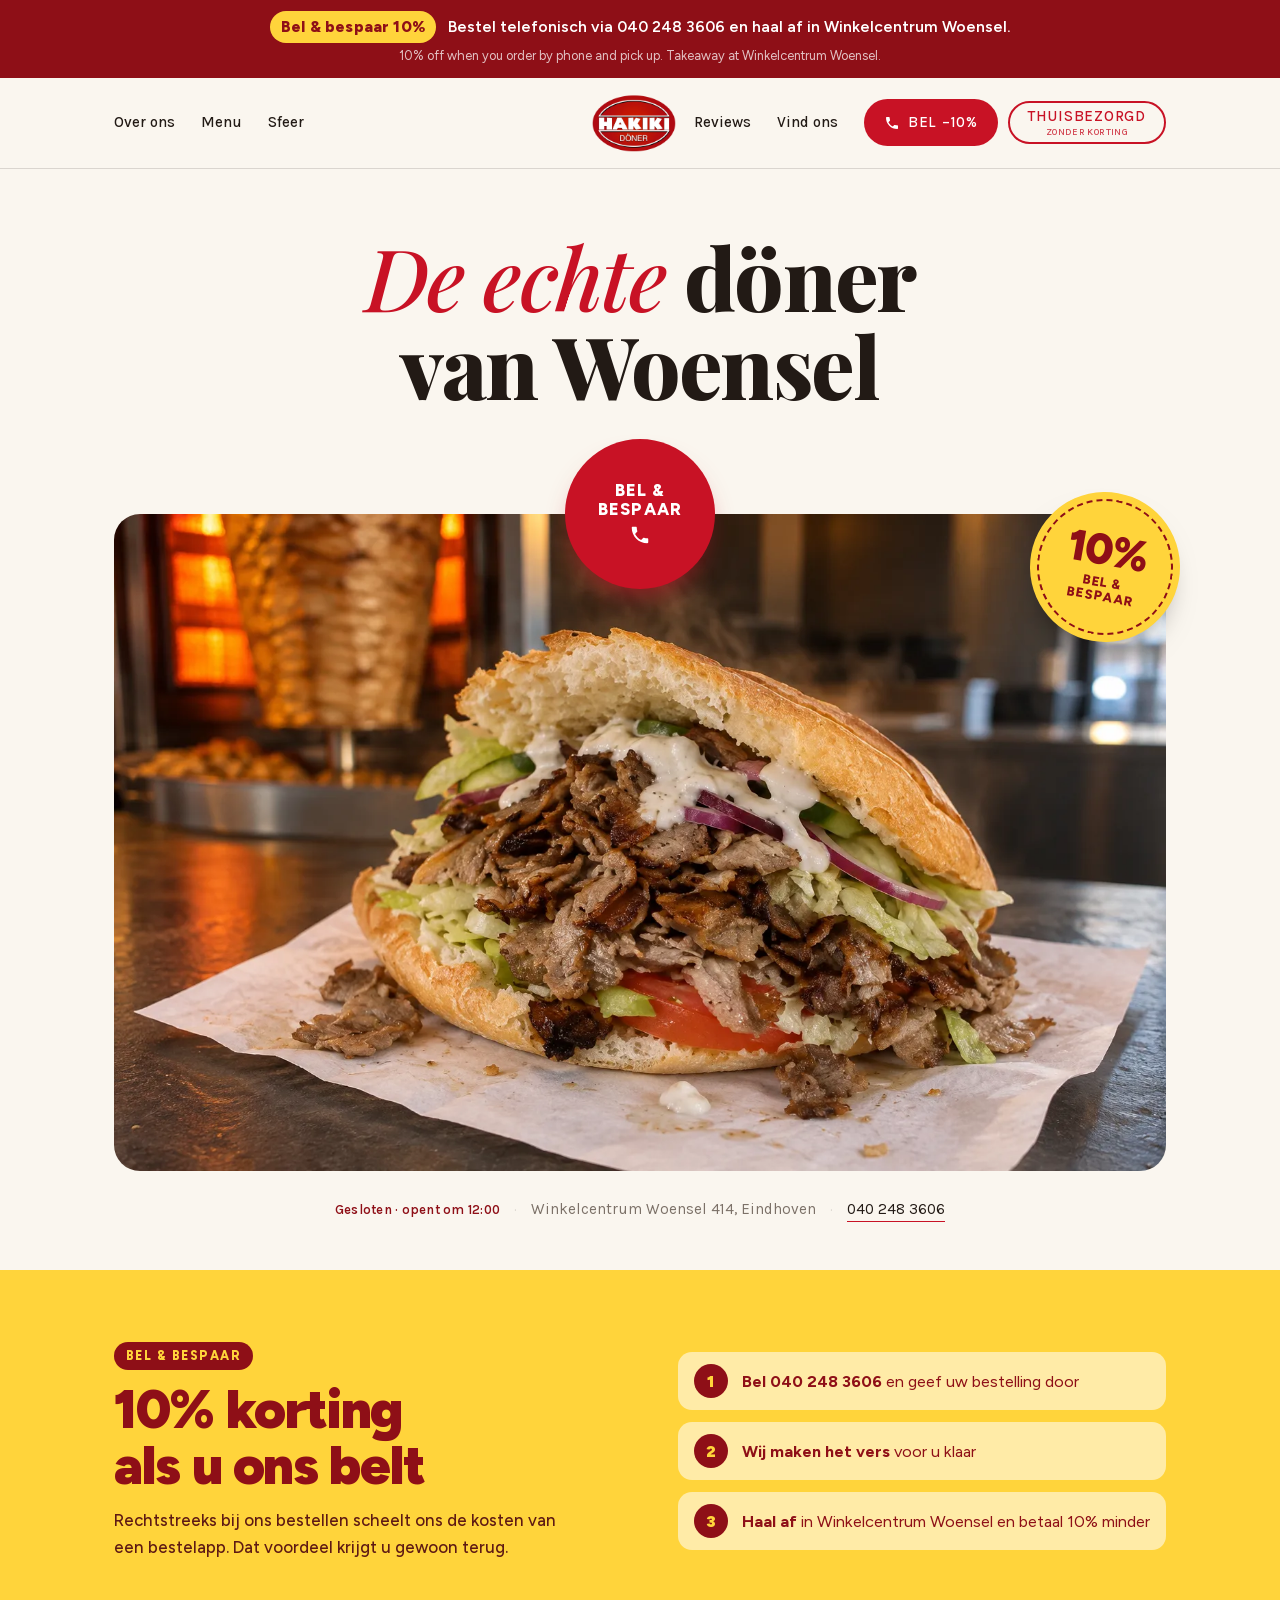
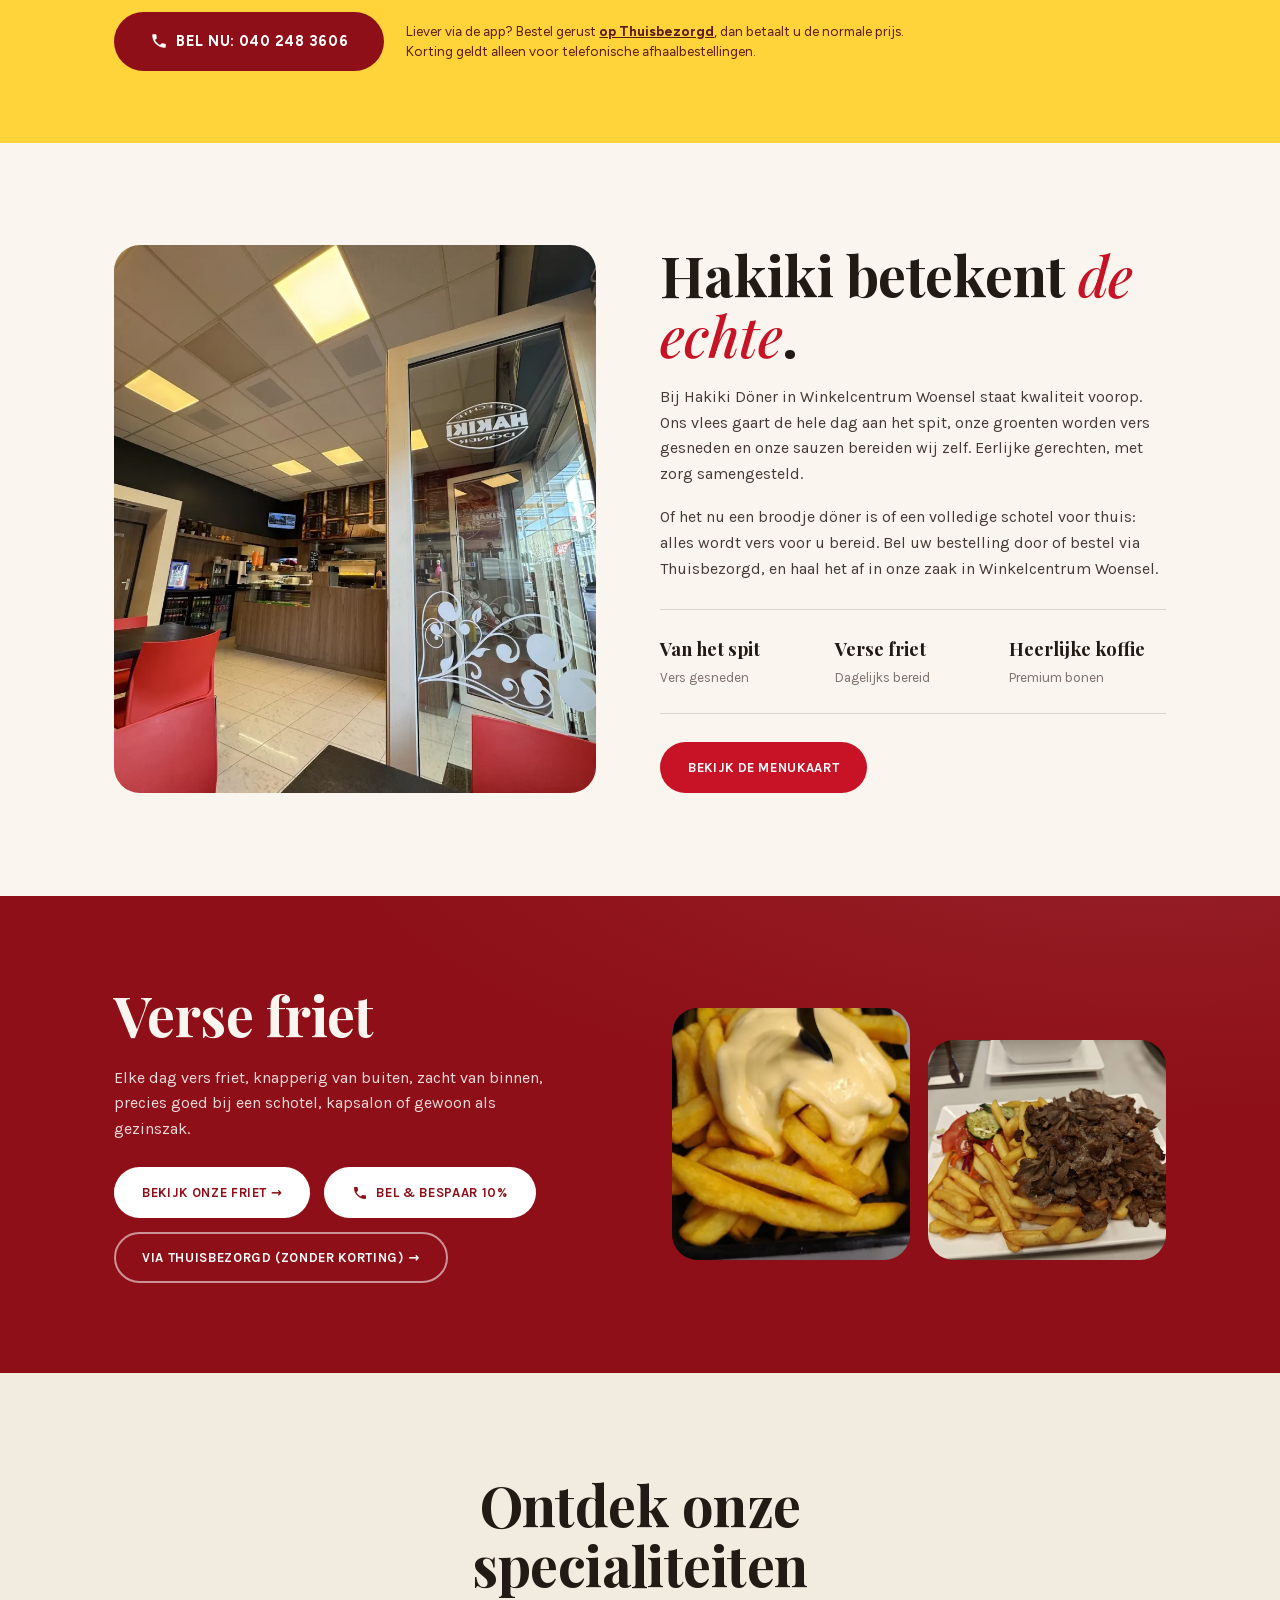
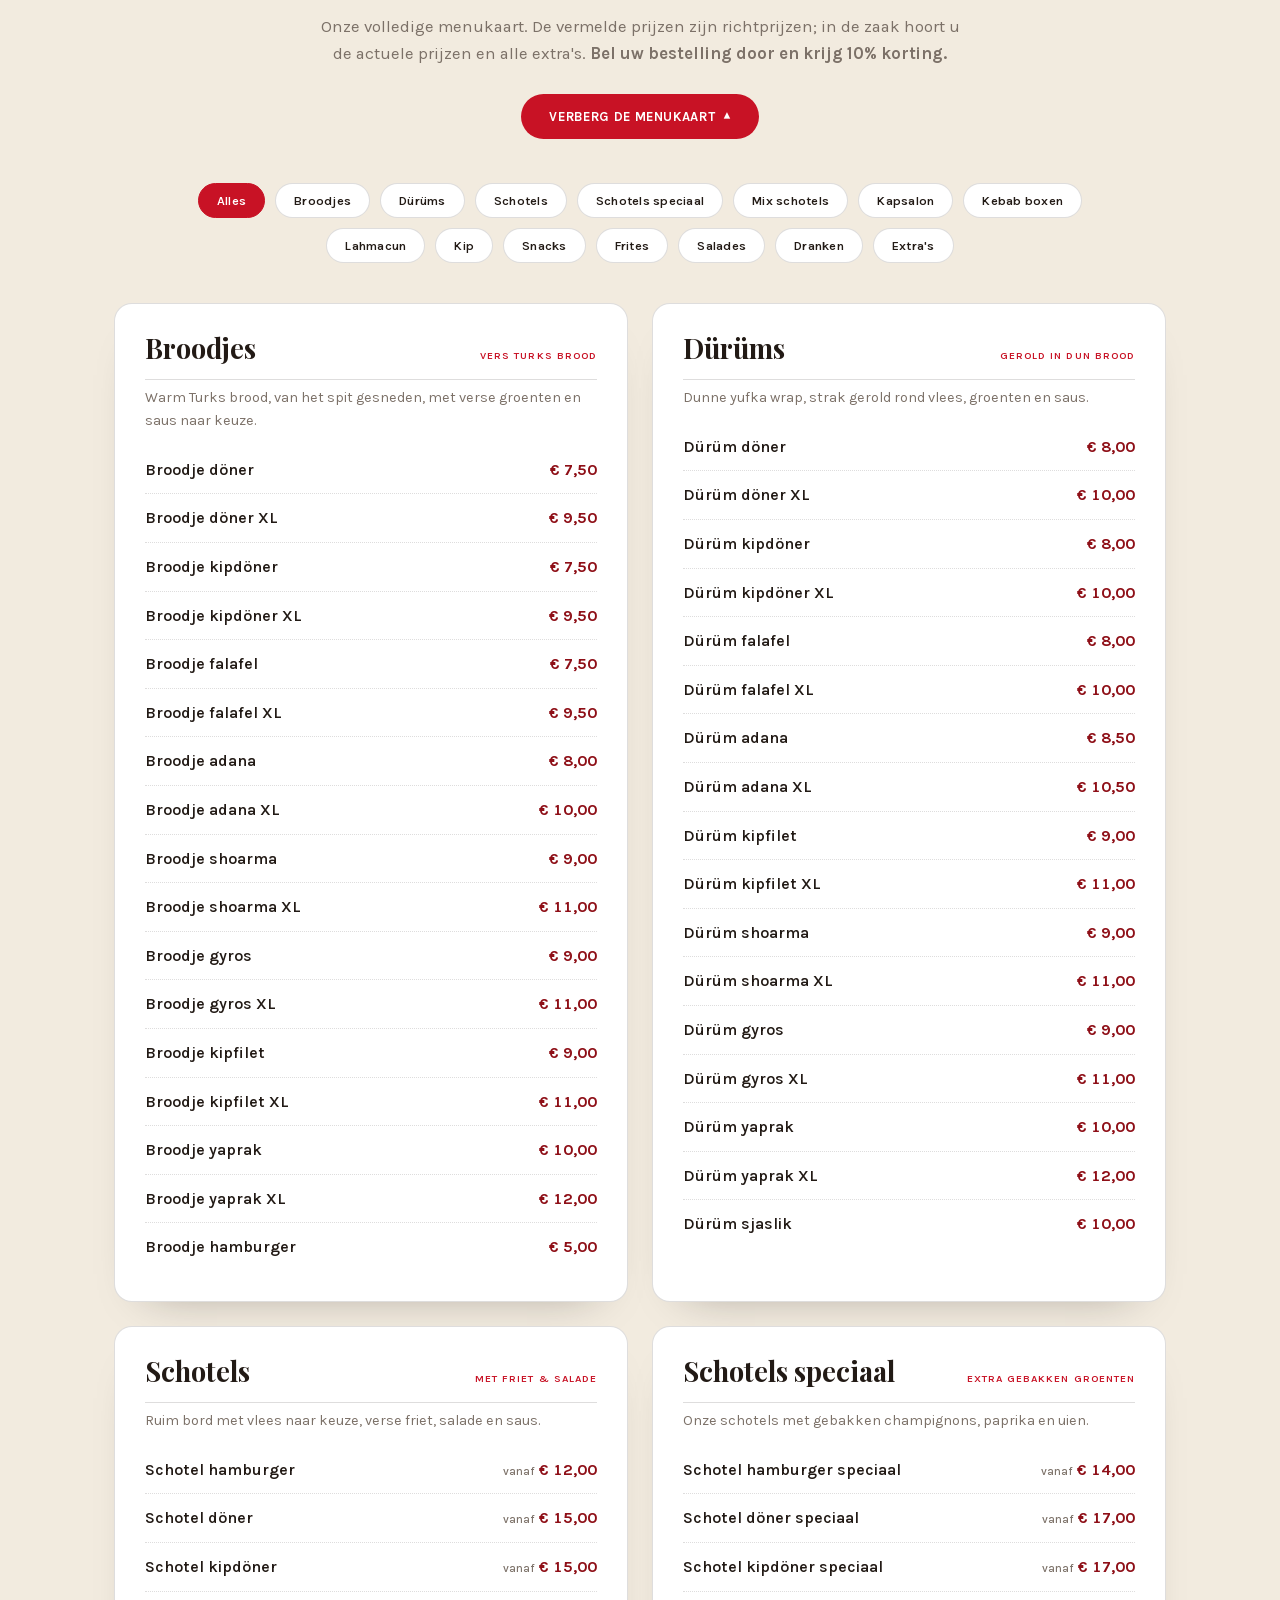
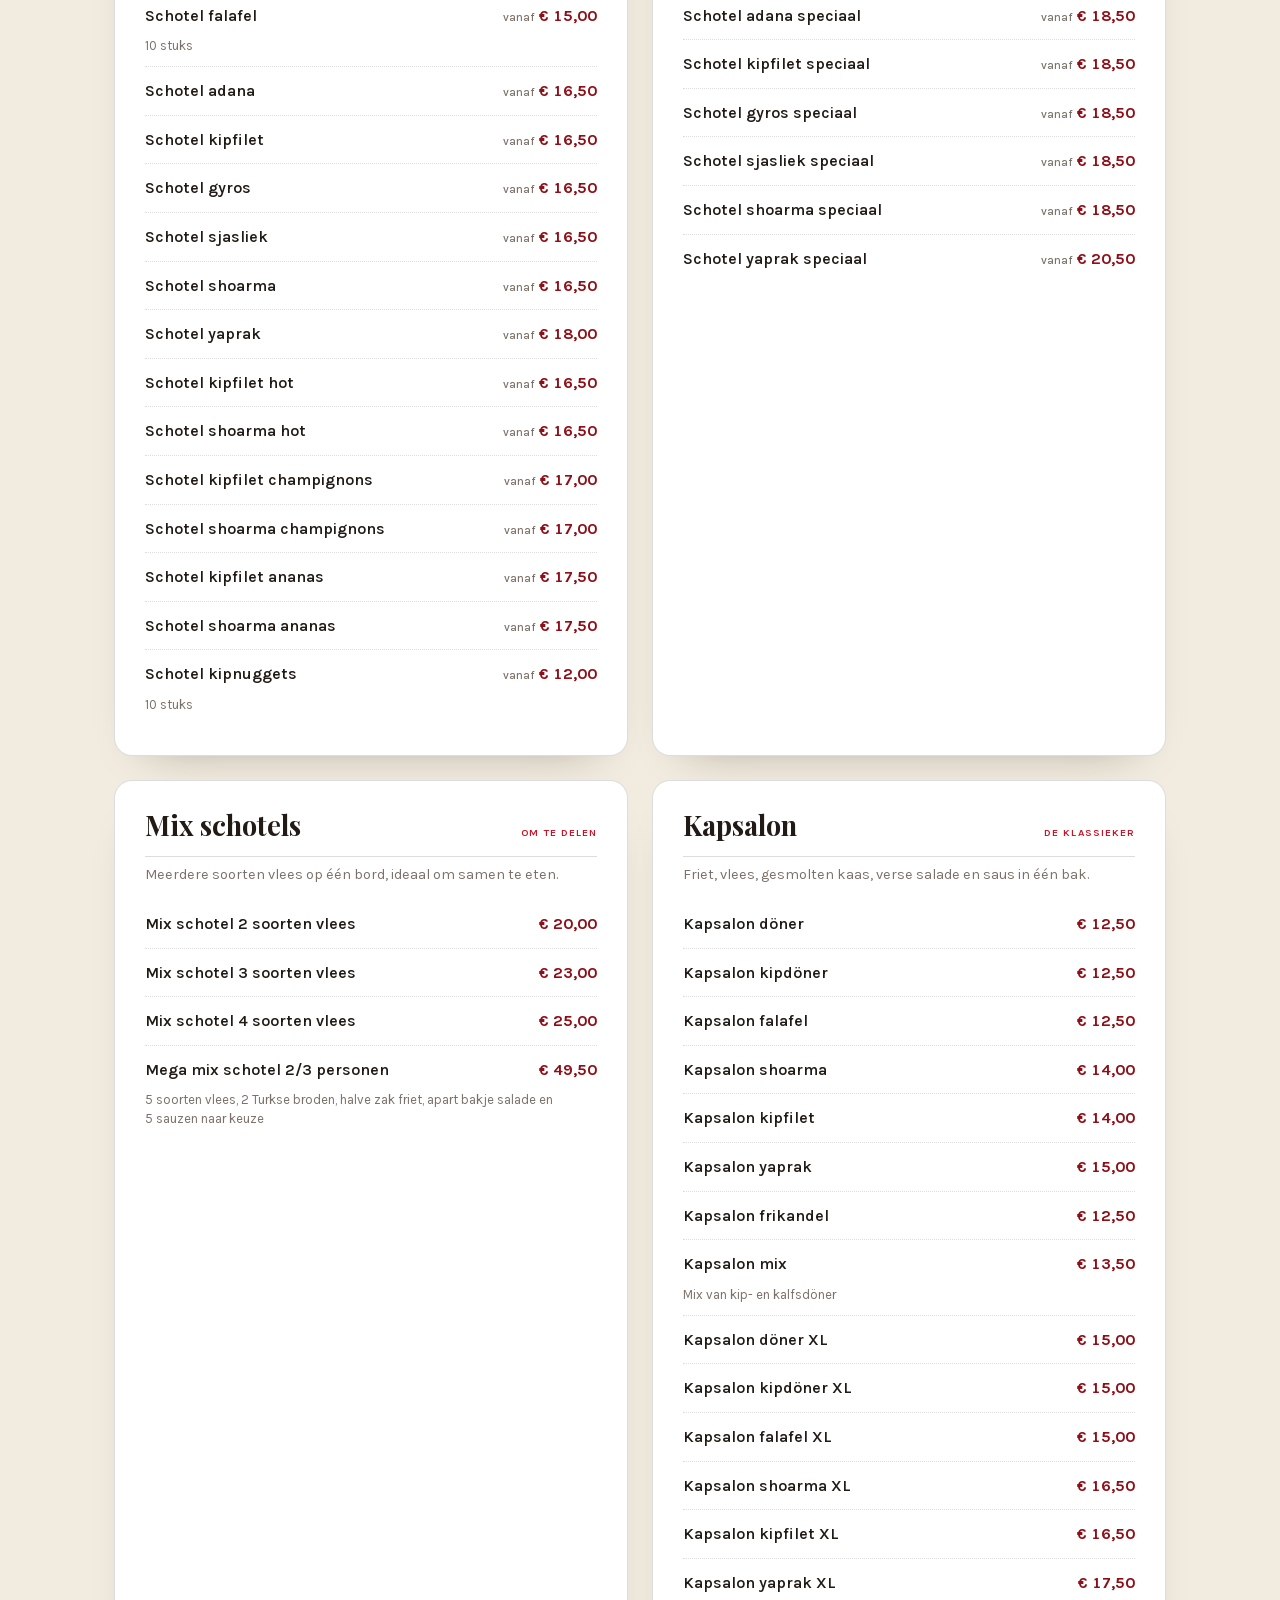
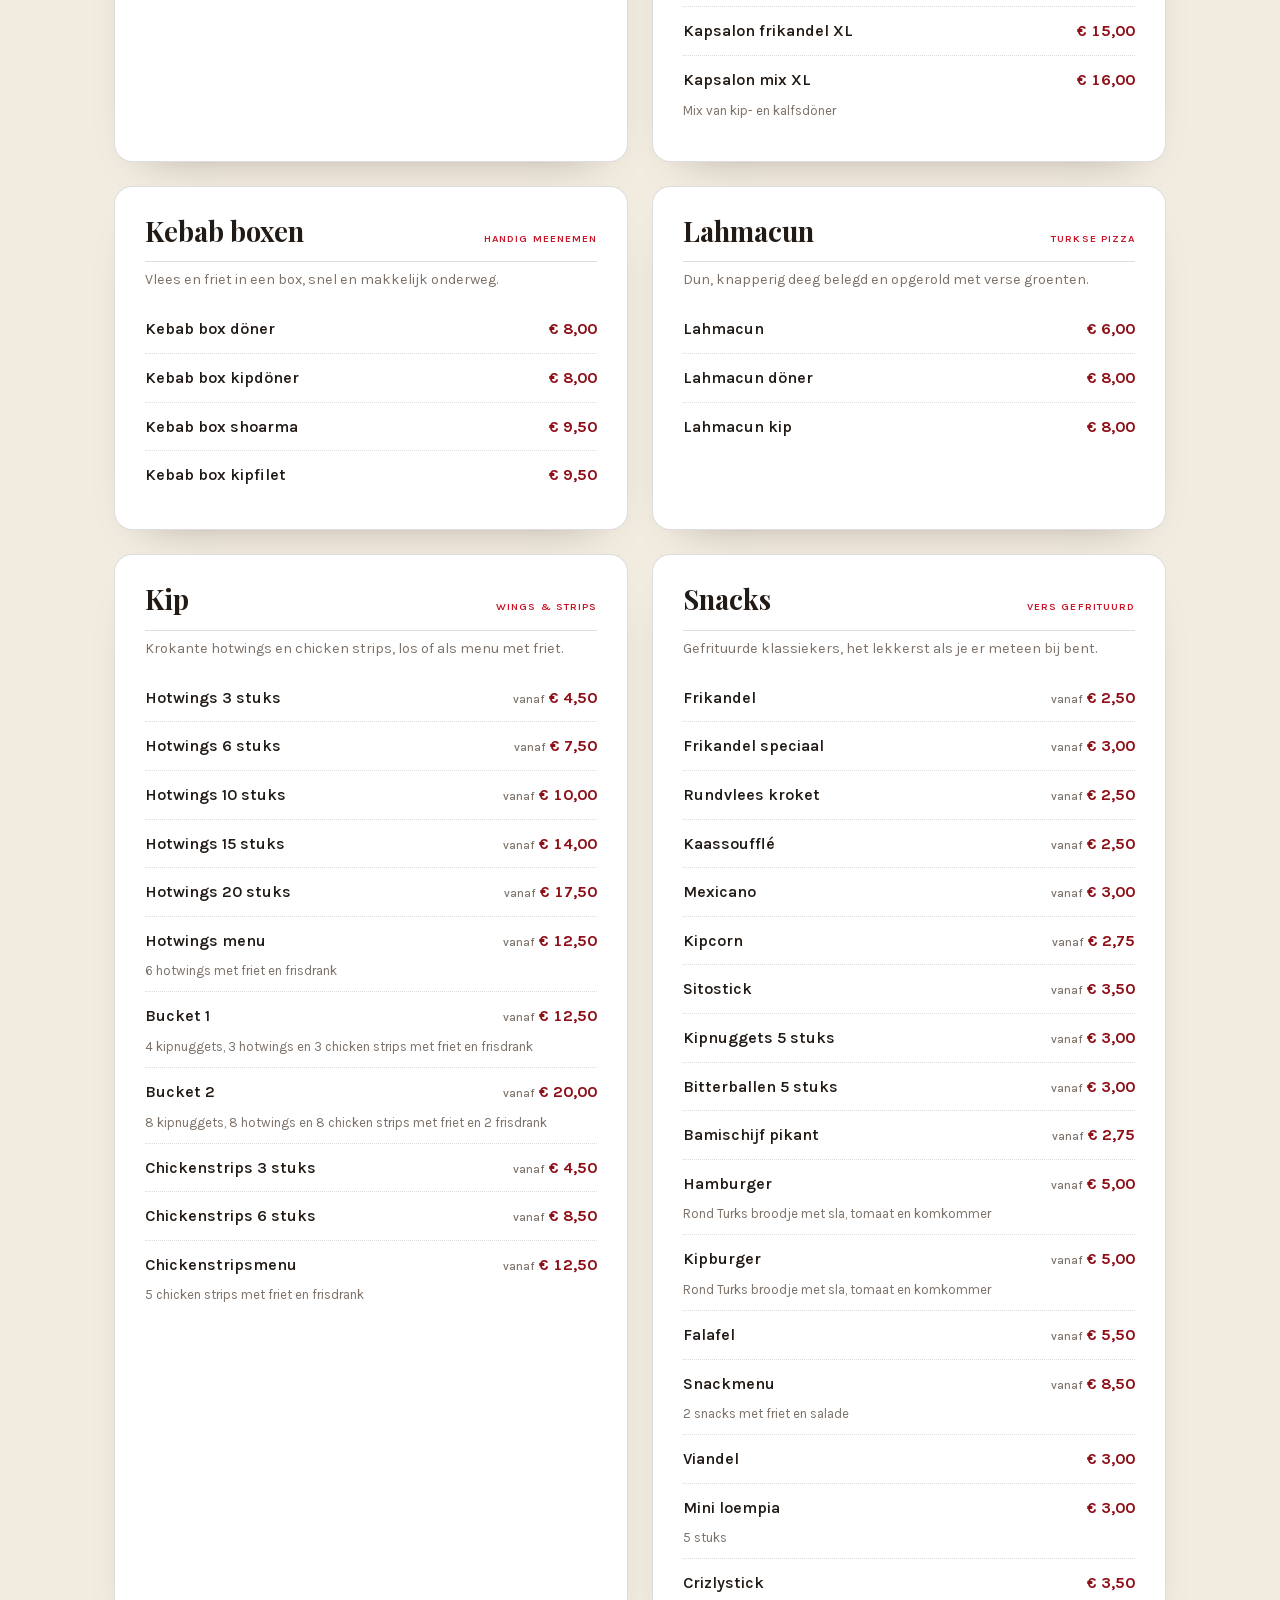
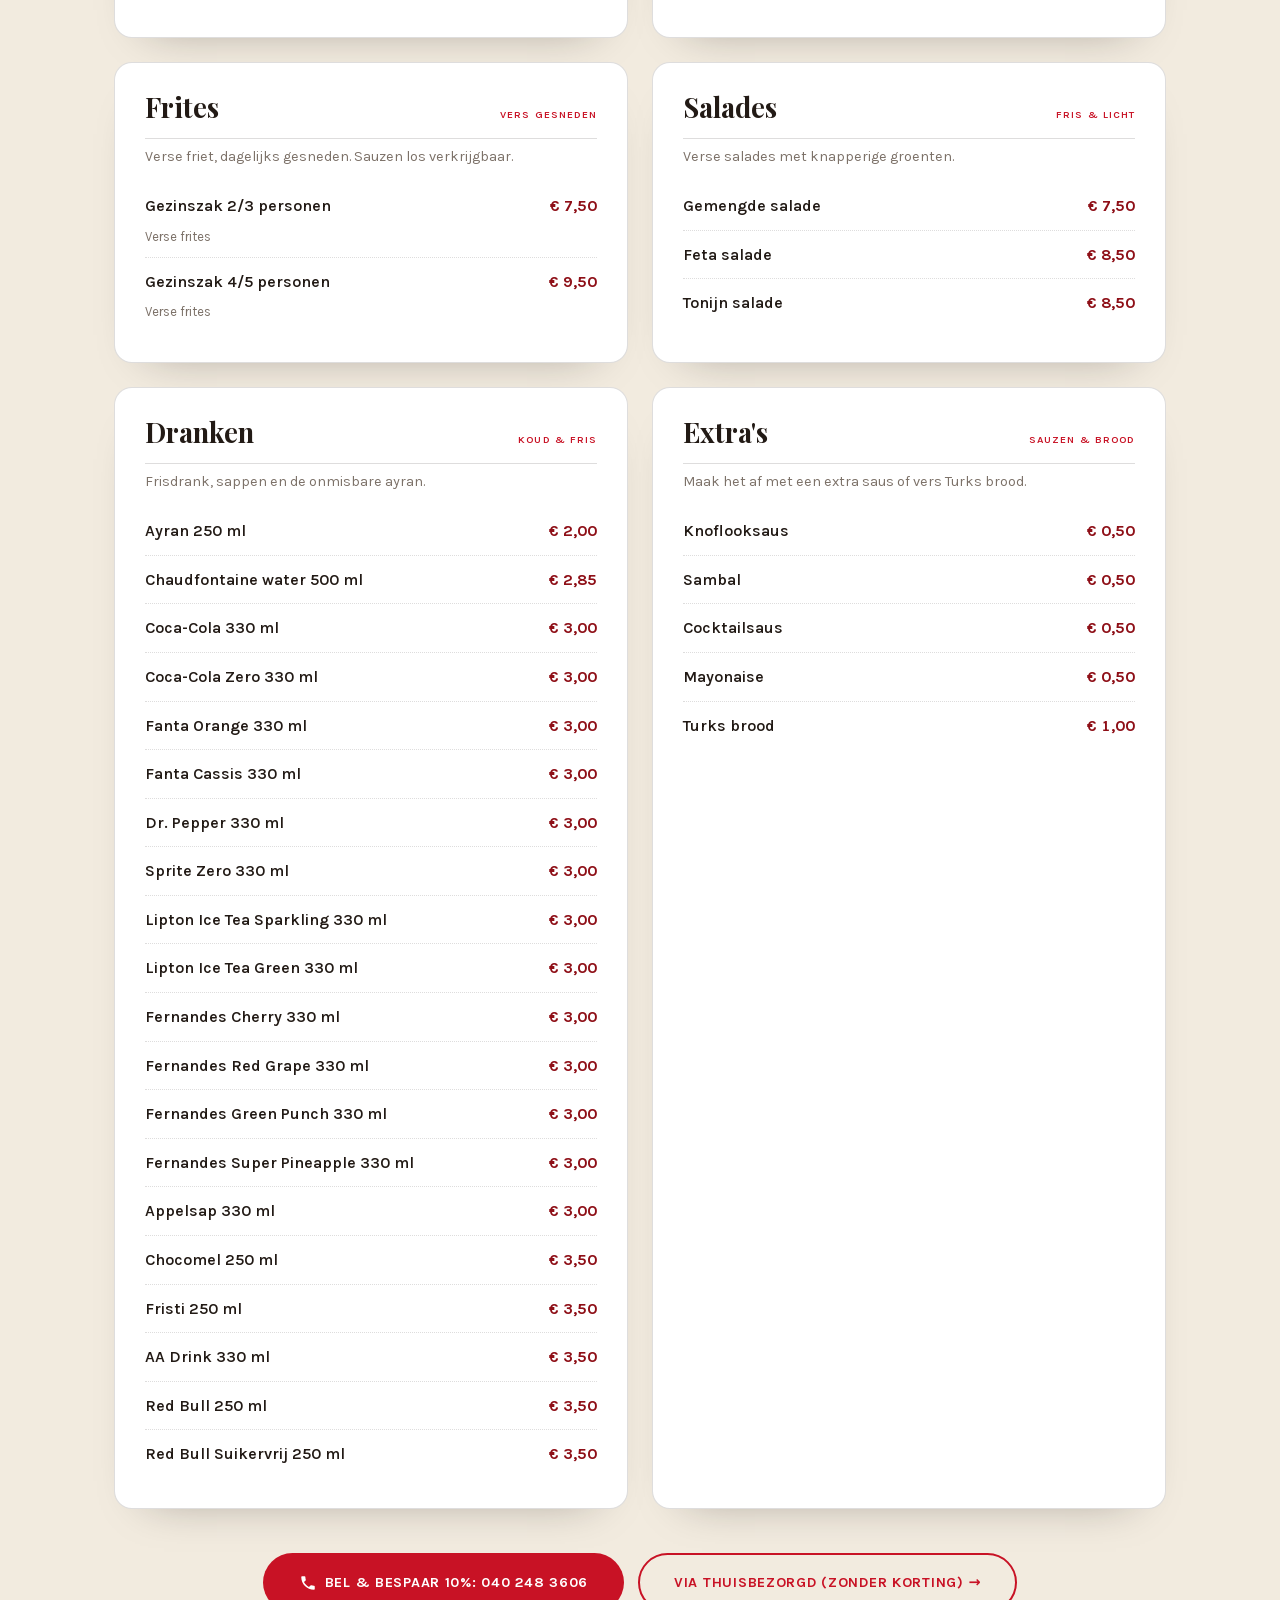
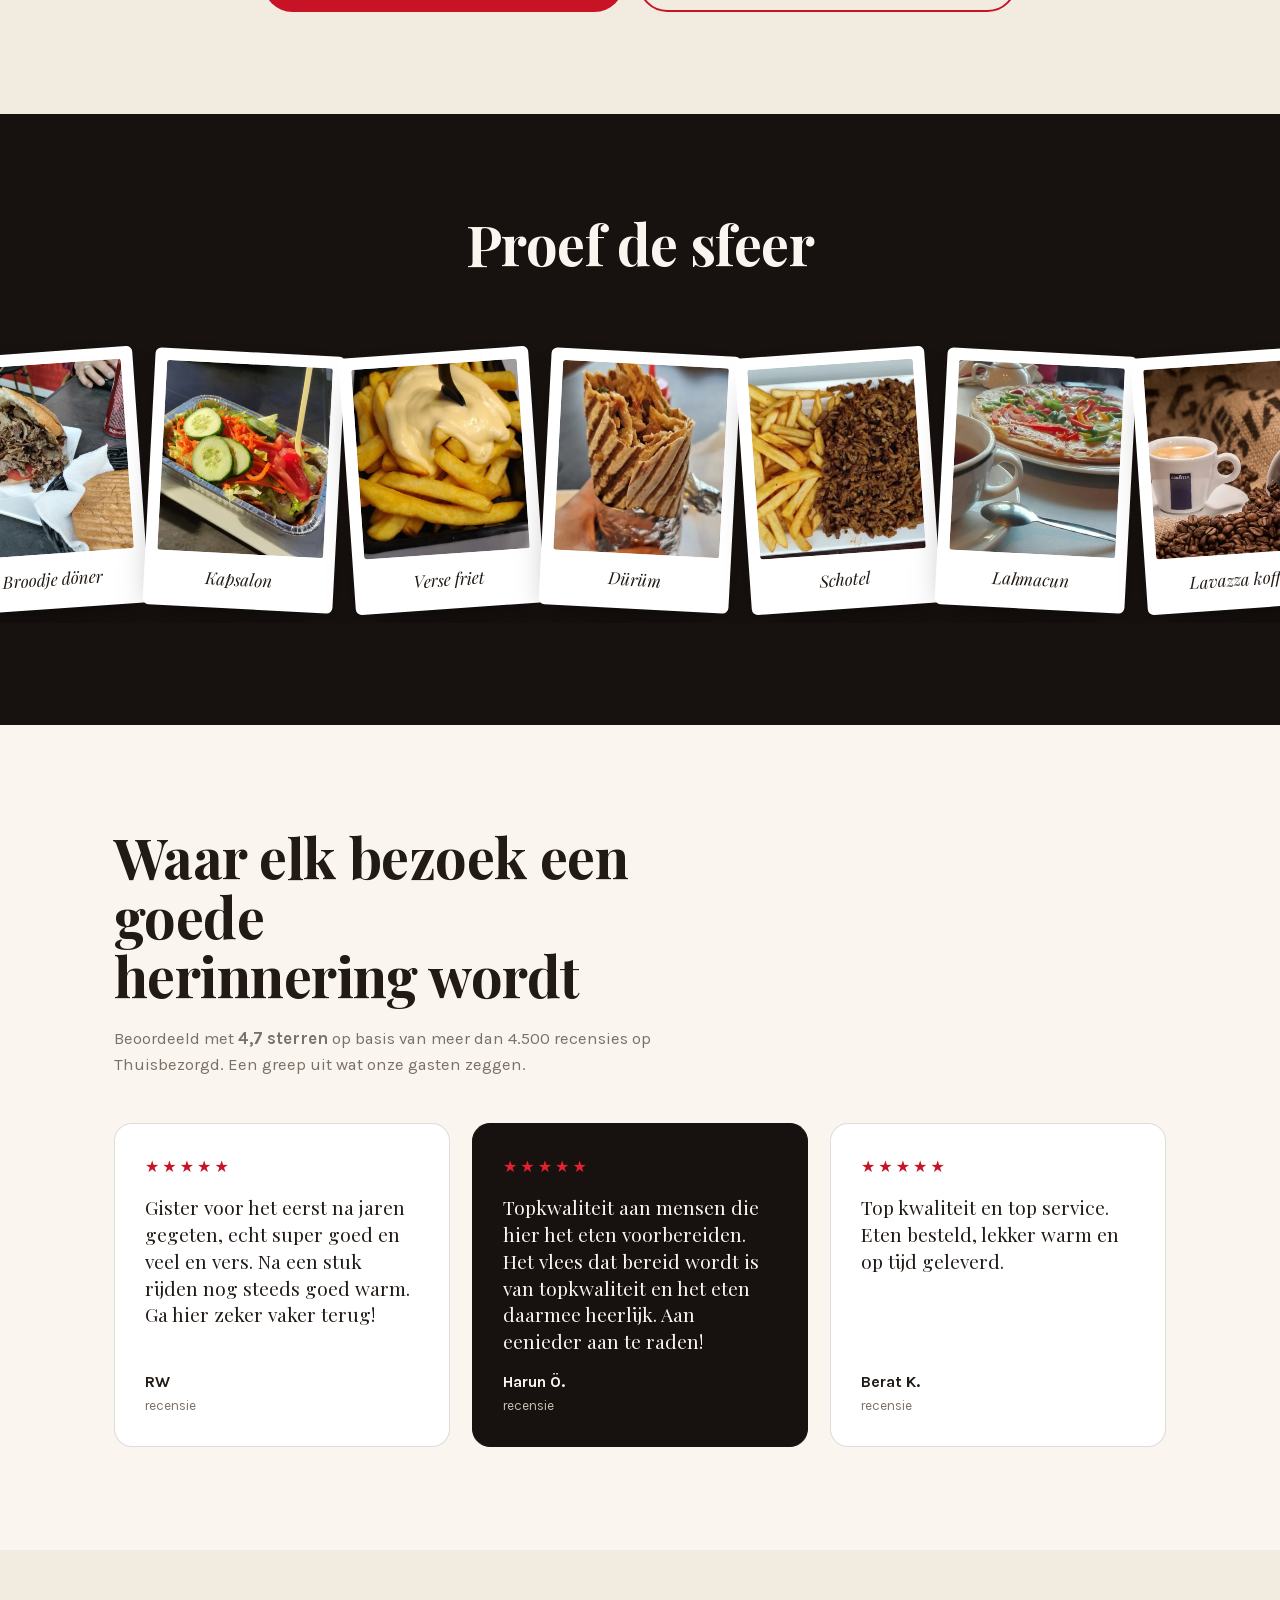
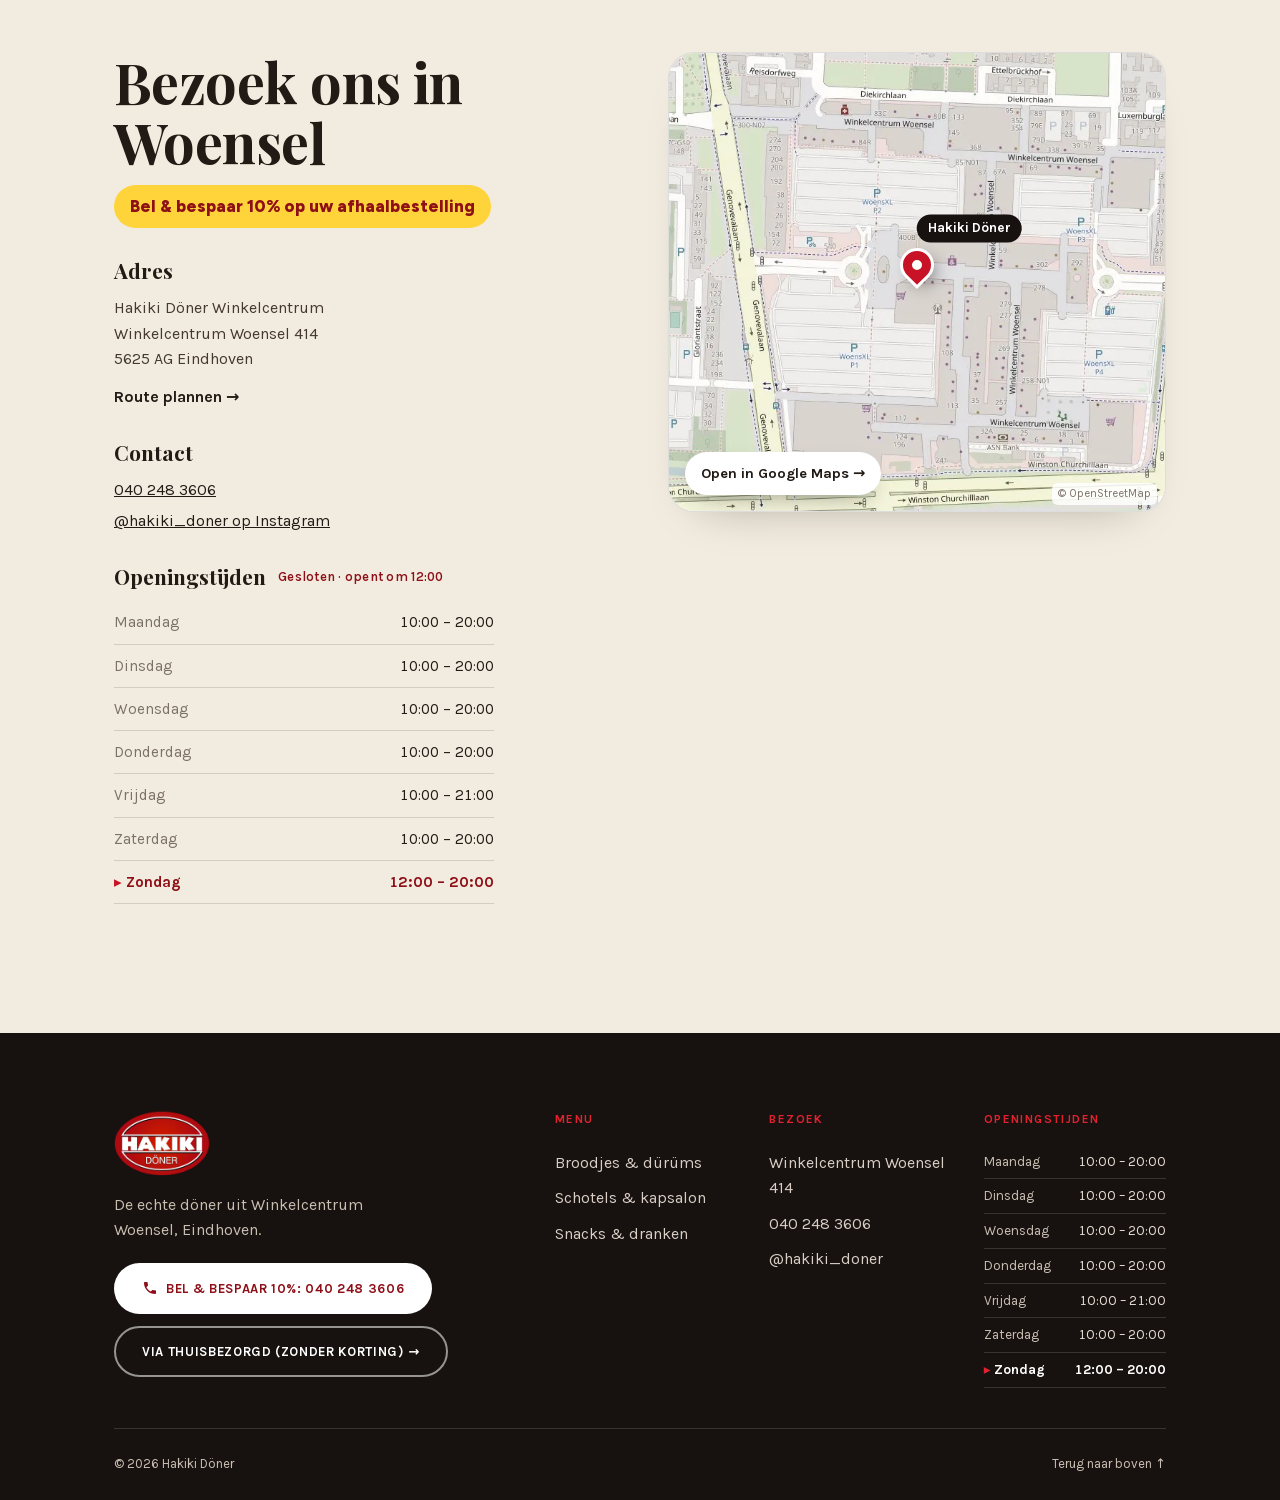
==== commit 90202a7e: "Remove privacy page The site no longer uses cookies or third-party analytics, so the page is not nee" ====
--- a/index.html
+++ b/index.html
@@ -238,7 +238,7 @@
 
         <div class="hero__media">
           <figure class="media media--hero">
-            <img src="assets/photos/hero.webp" alt="Hakiki Döner, de zaak in Winkelcentrum Woensel" width="980" height="612" fetchpriority="high" />
+            <img src="assets/photos/hero-doner.webp" srcset="assets/photos/hero-doner-800.webp 800w, assets/photos/hero-doner.webp 1536w" sizes="(max-width: 1180px) 92vw, 1052px" alt="Broodje döner van Hakiki, vers van het spit met sla, tomaat, komkommer, rode ui en knoflooksaus" width="1536" height="960" fetchpriority="high" />
           </figure>
           <!-- Bel & Bespaar: zichtbaar zolang KORTING in main.js loopt -->
           <a class="sticker" href="tel:+31402483606" data-role="korting" aria-label="Bel en bespaar 10 procent: 040 248 3606">
@@ -489,15 +489,8 @@
 <!-- ruimt oude Clarity-cookies op van bezoekers die ooit "Accepteren" kozen -->
 <script src="cookies.js"></script>
 
-<!-- Umami (cookievrij) + FlitzWeb klantacties: bellen, bestellen, route -->
-<script defer src="https://cloud.umami.is/script.js" data-website-id="2147b34e-12e9-4442-ab3e-d9d0c65ea421" data-domains="hakiki.nl,www.hakiki.nl"></script>
-<!-- FlitzWeb Studio: cookieless stats -->
+<!-- FlitzWeb klantacties (bellen, bestellen, route) + FlitzWeb Studio: cookievrije statistiek -->
+<script defer src="/flitz-track.js"></script>
 <script defer src="https://studio.flitzweb.nl/t.js" data-site="fw_NgLZsl_mbLcP" data-domains="hakiki.nl,www.hakiki.nl"></script>
-<script defer src="/flitz-track.js"></script>
-
-<!-- Vercel Web Analytics + Speed Insights -->
-<script>window.va = window.va || function () { (window.vaq = window.vaq || []).push(arguments); };</script>
-<script defer src="/_vercel/insights/script.js"></script>
-<script defer src="/_vercel/speed-insights/script.js"></script>
 </body>
 </html>
--- a/styles.css
+++ b/styles.css
@@ -342,11 +342,8 @@
 
 .media--hero {
   width: 100%; aspect-ratio: 980 / 612; margin-top: 0;
-  /* Photo is pre-cropped to this ratio with the sign centered, so show it whole. */
+  /* Photo is pre-cropped to this ratio, so show it whole. */
   --media-hero-pos: center center;
-}
-.media--hero img {
-  transform: scale(1.12) translate(-3%, 4%);
 }
 .hero__media { position: relative; width: 100%; }
 .sticker {
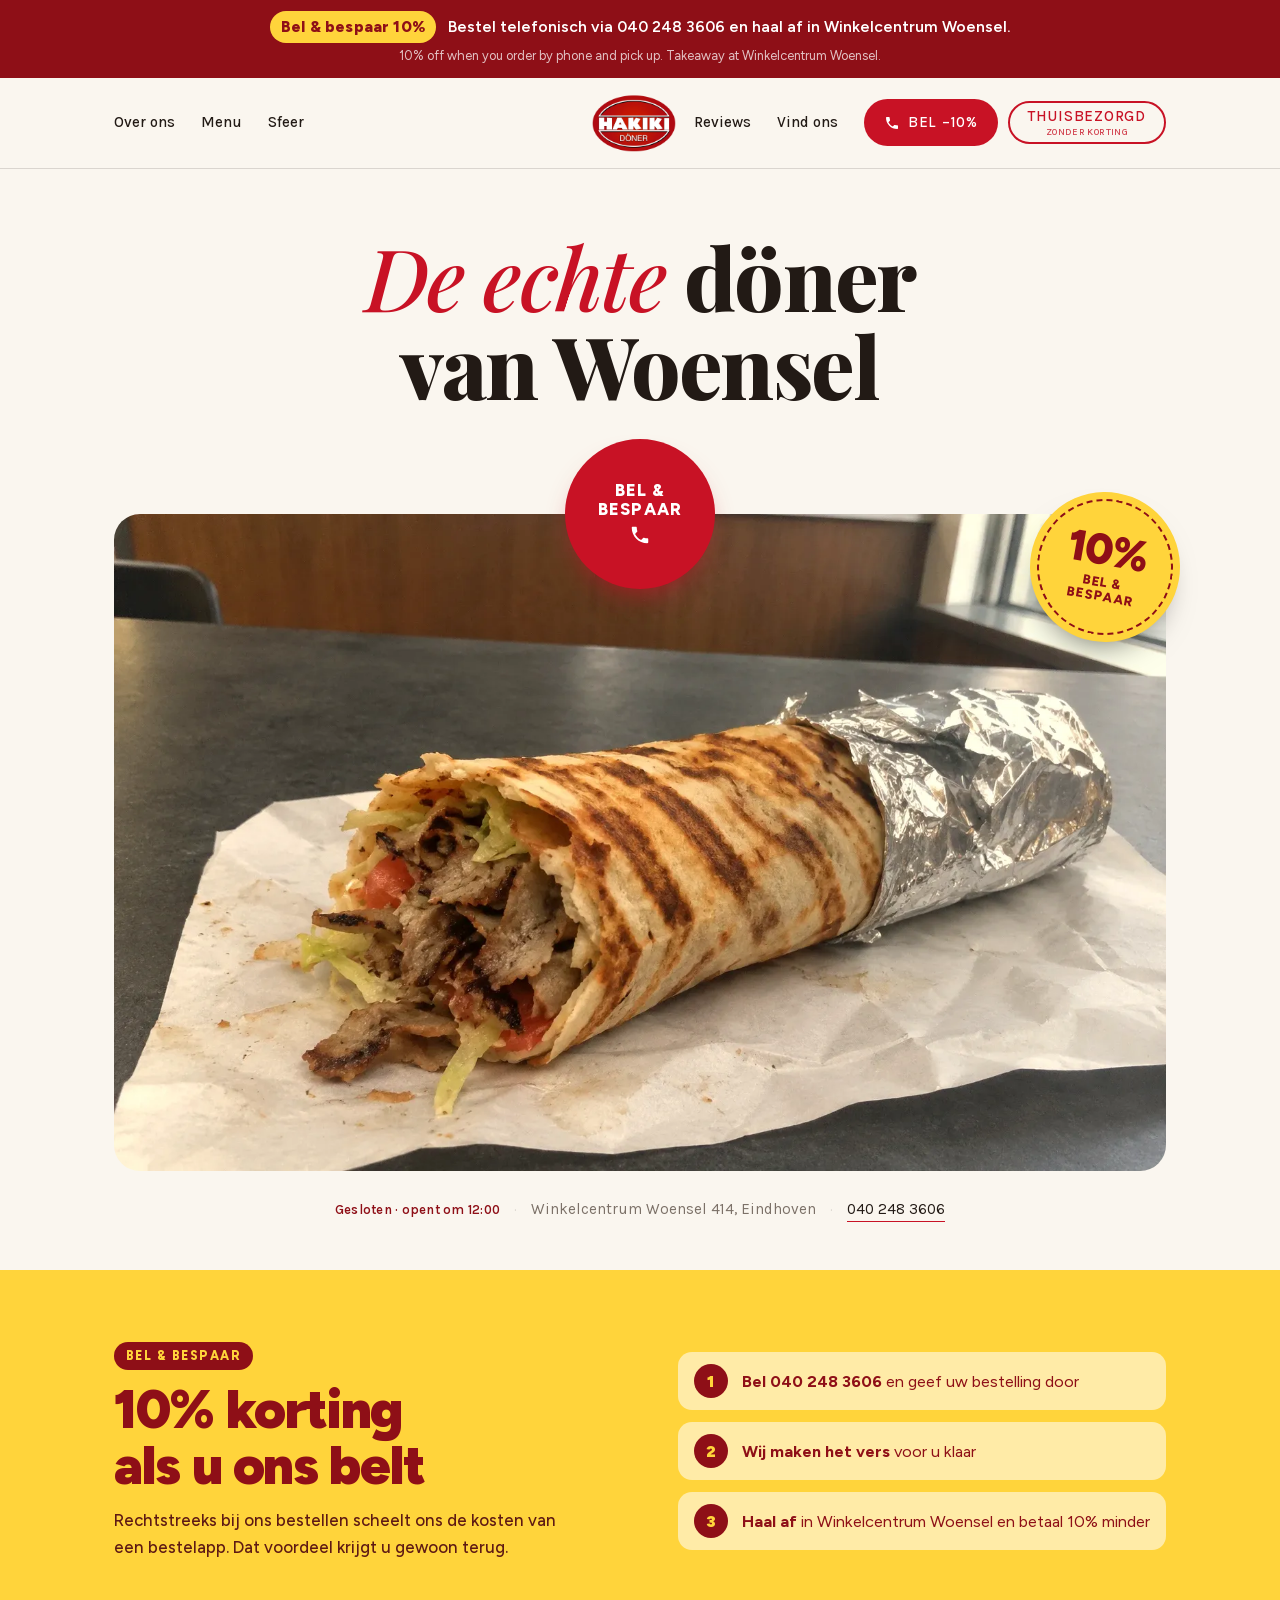
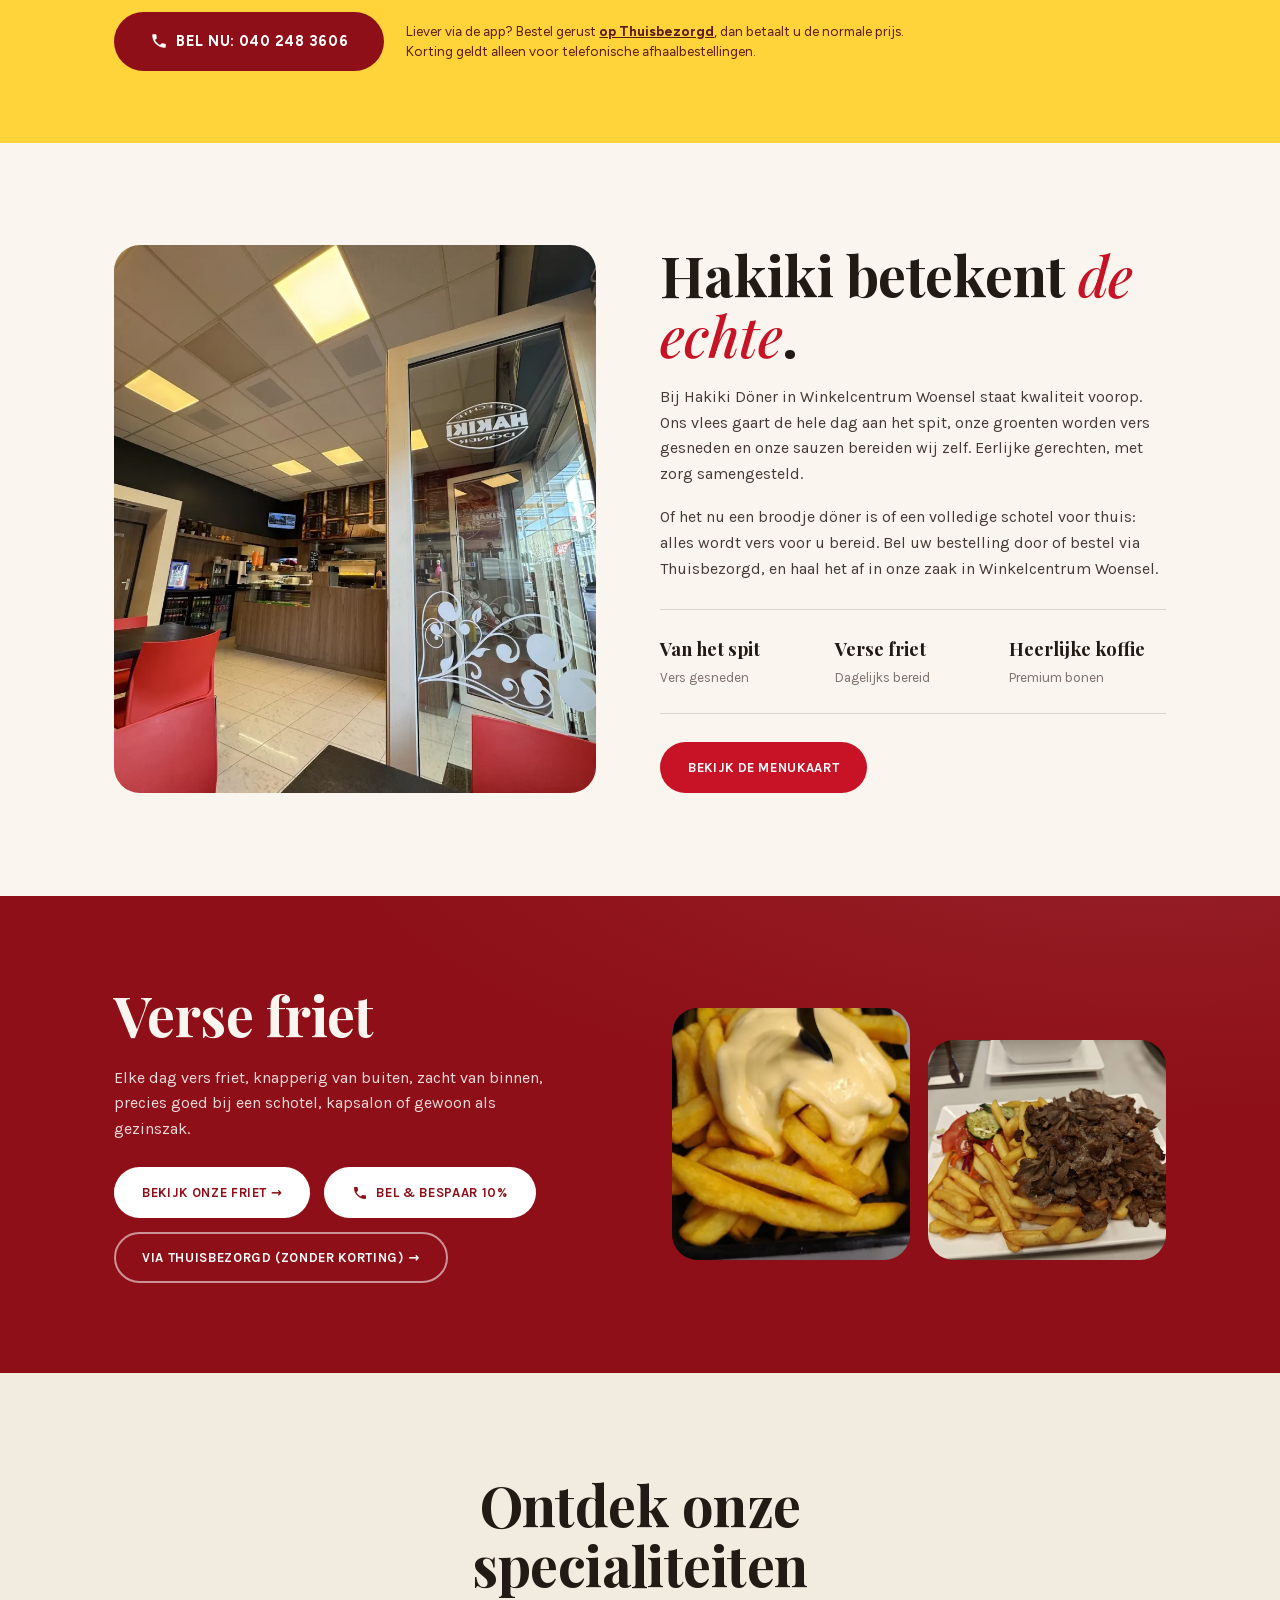
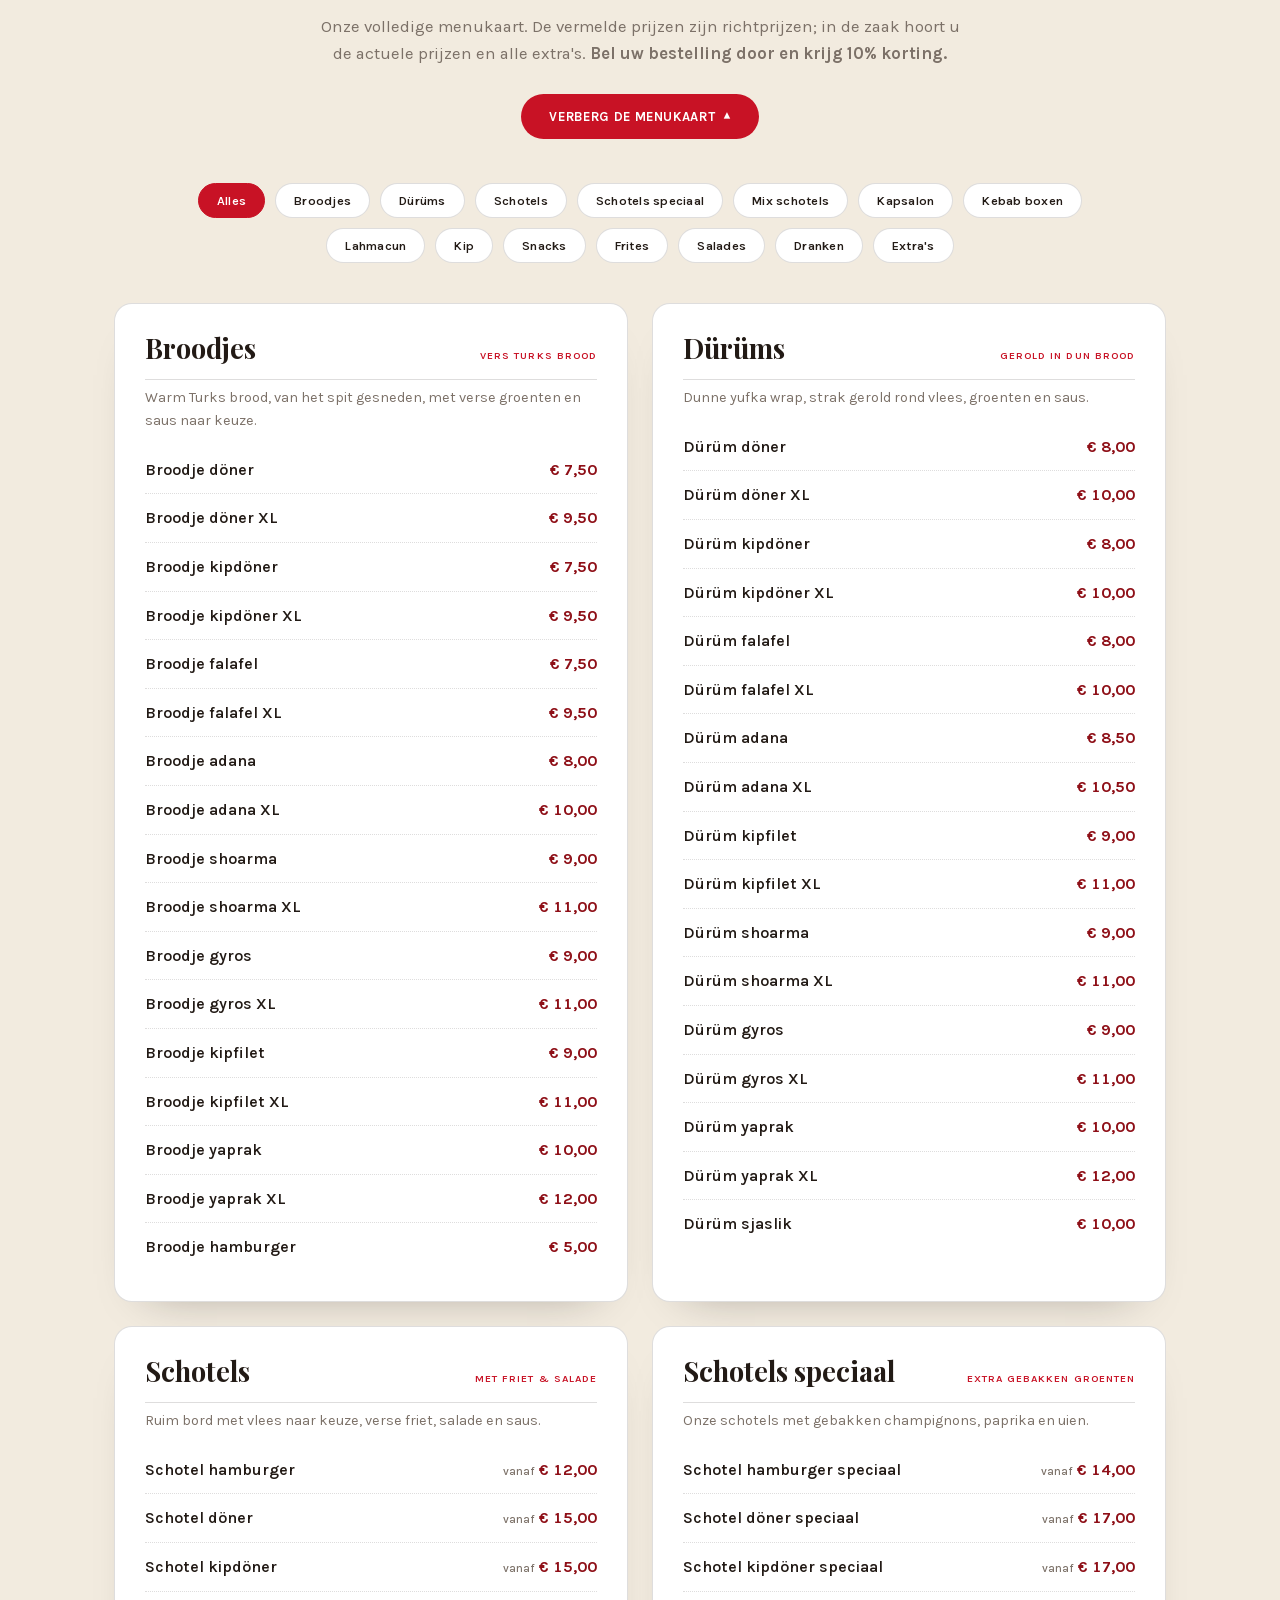
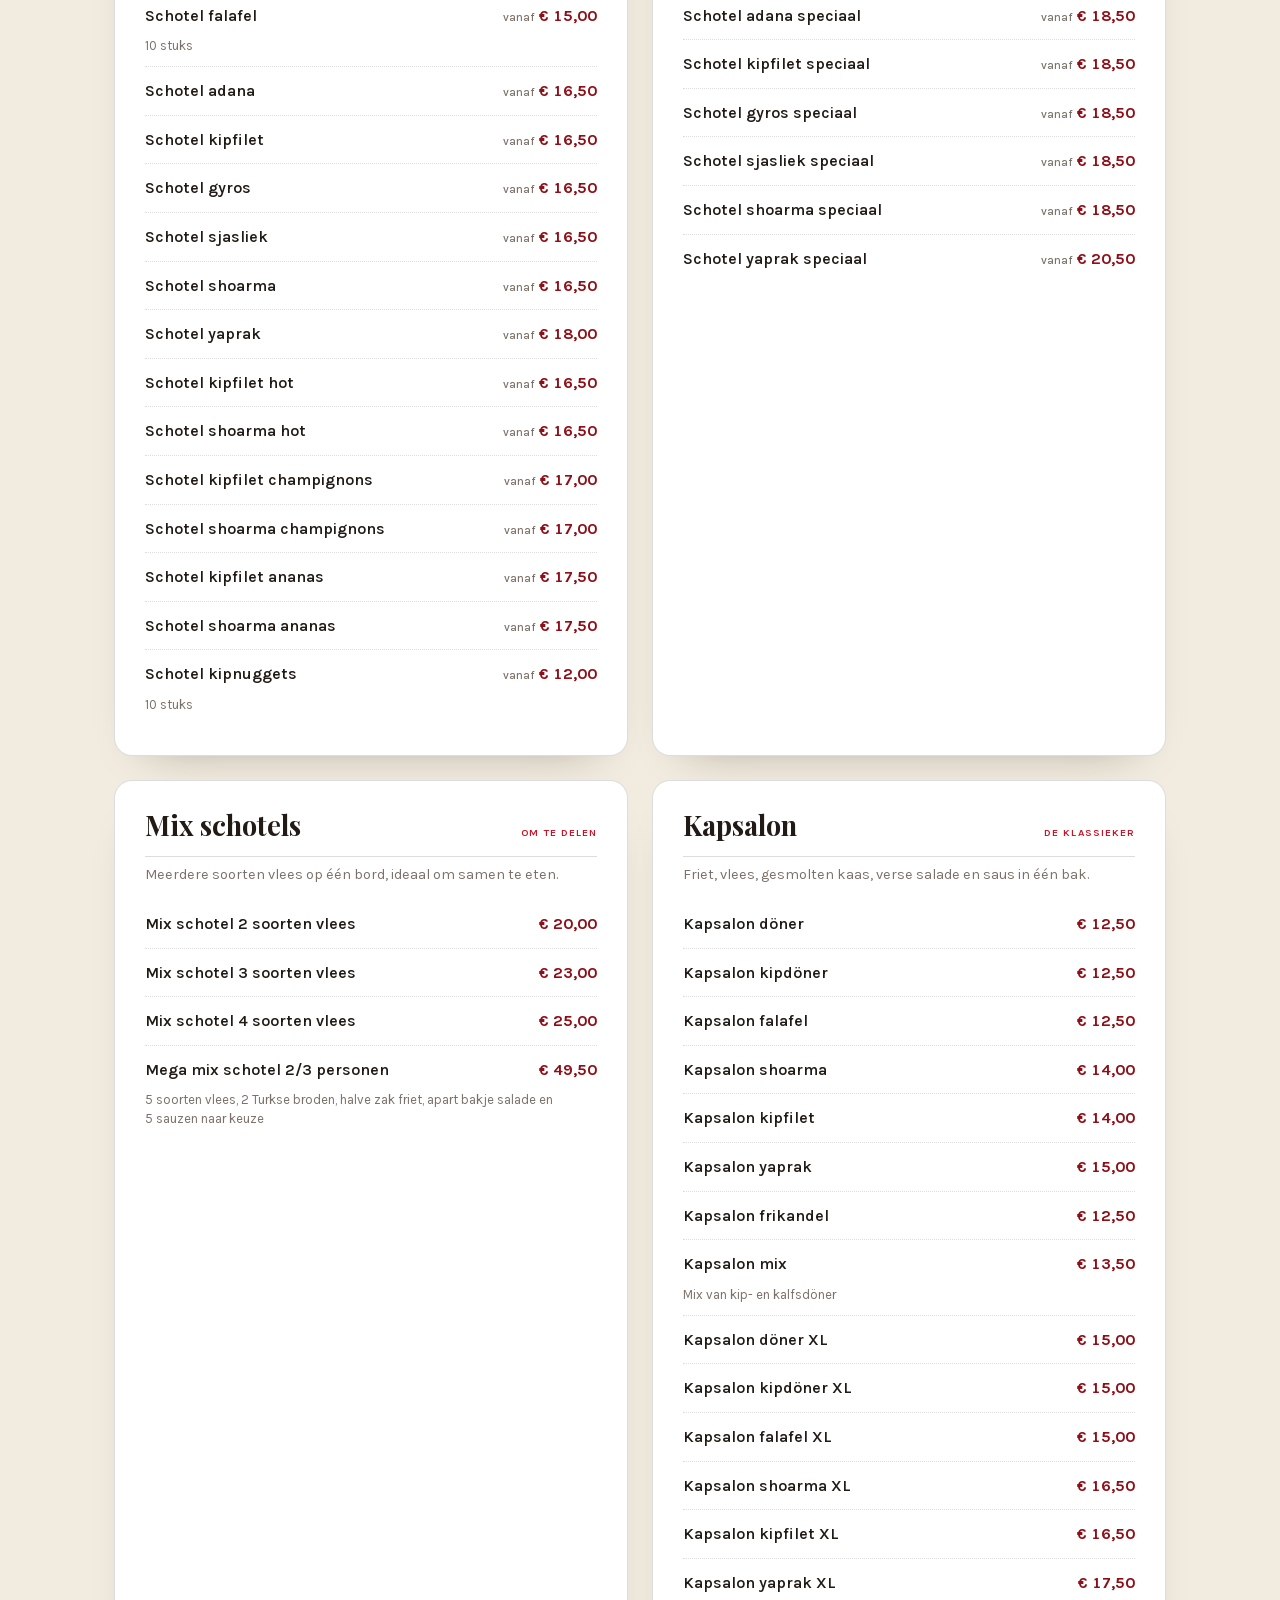
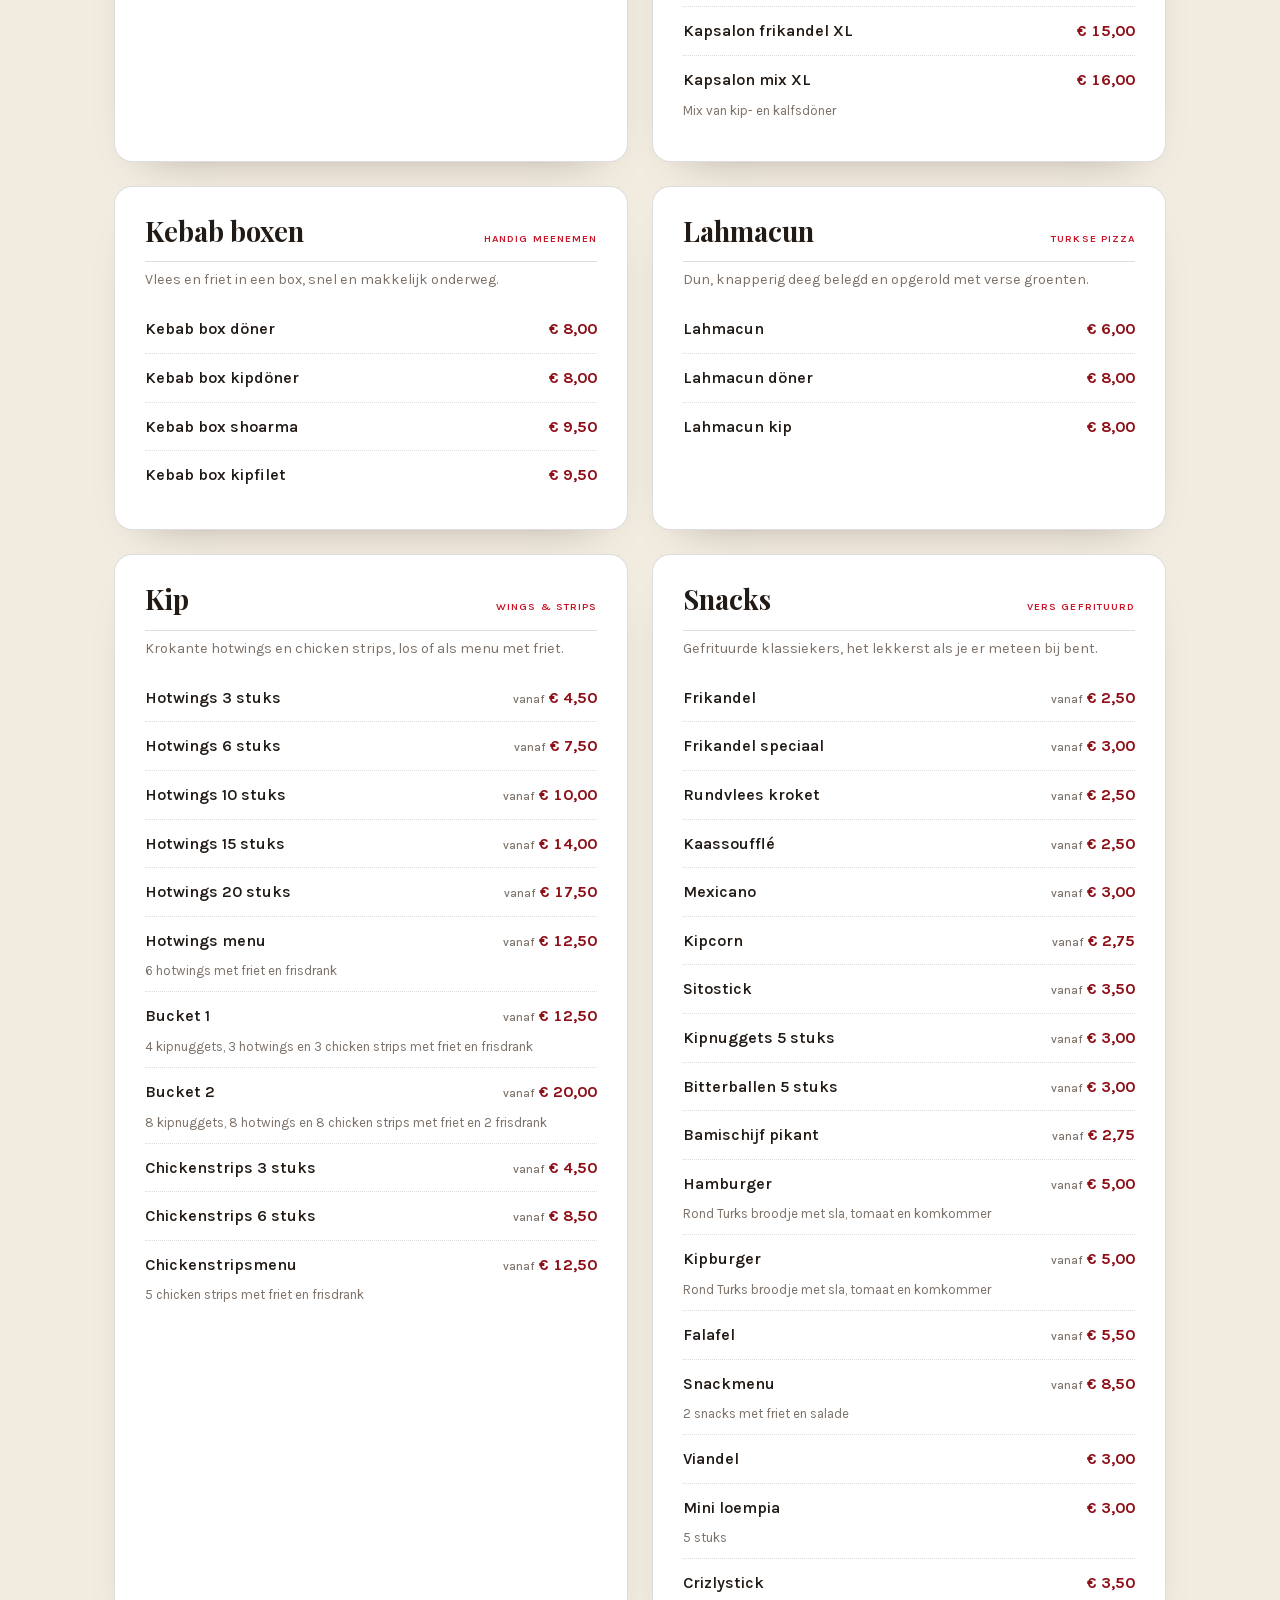
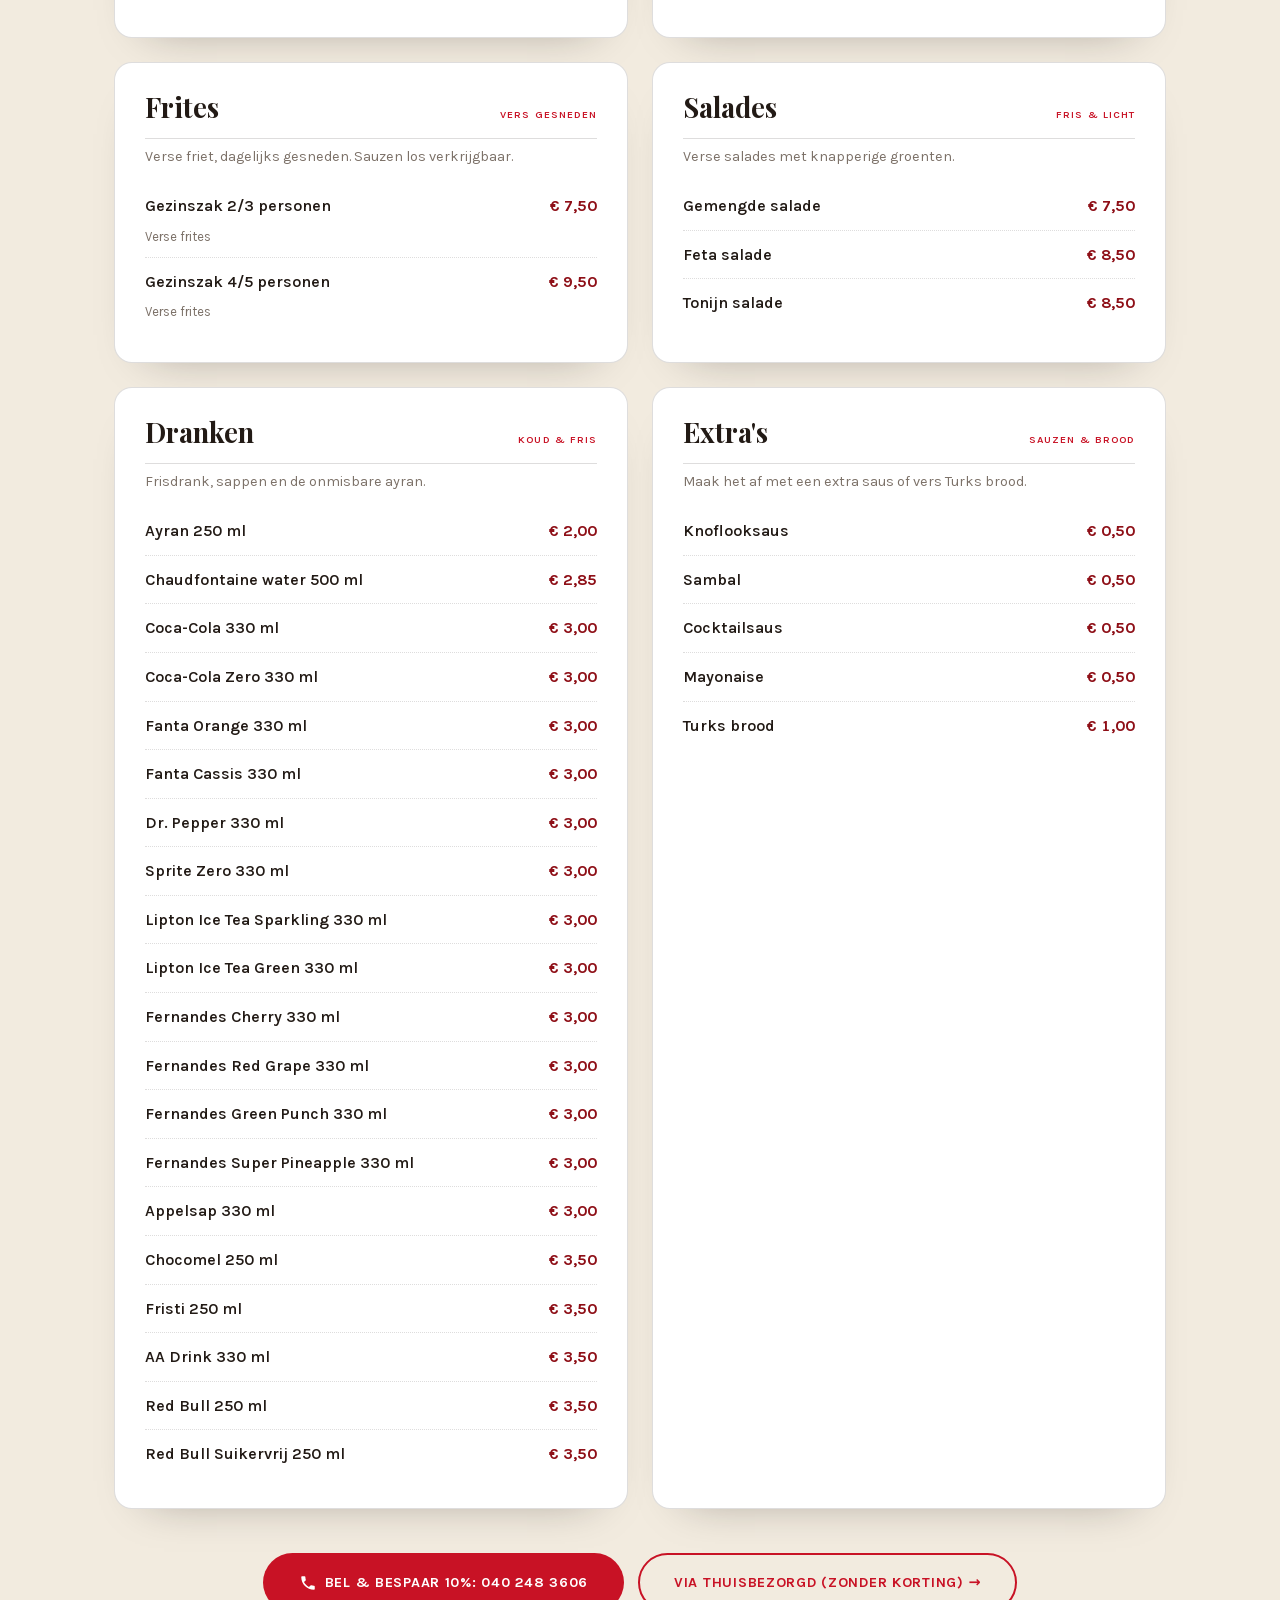
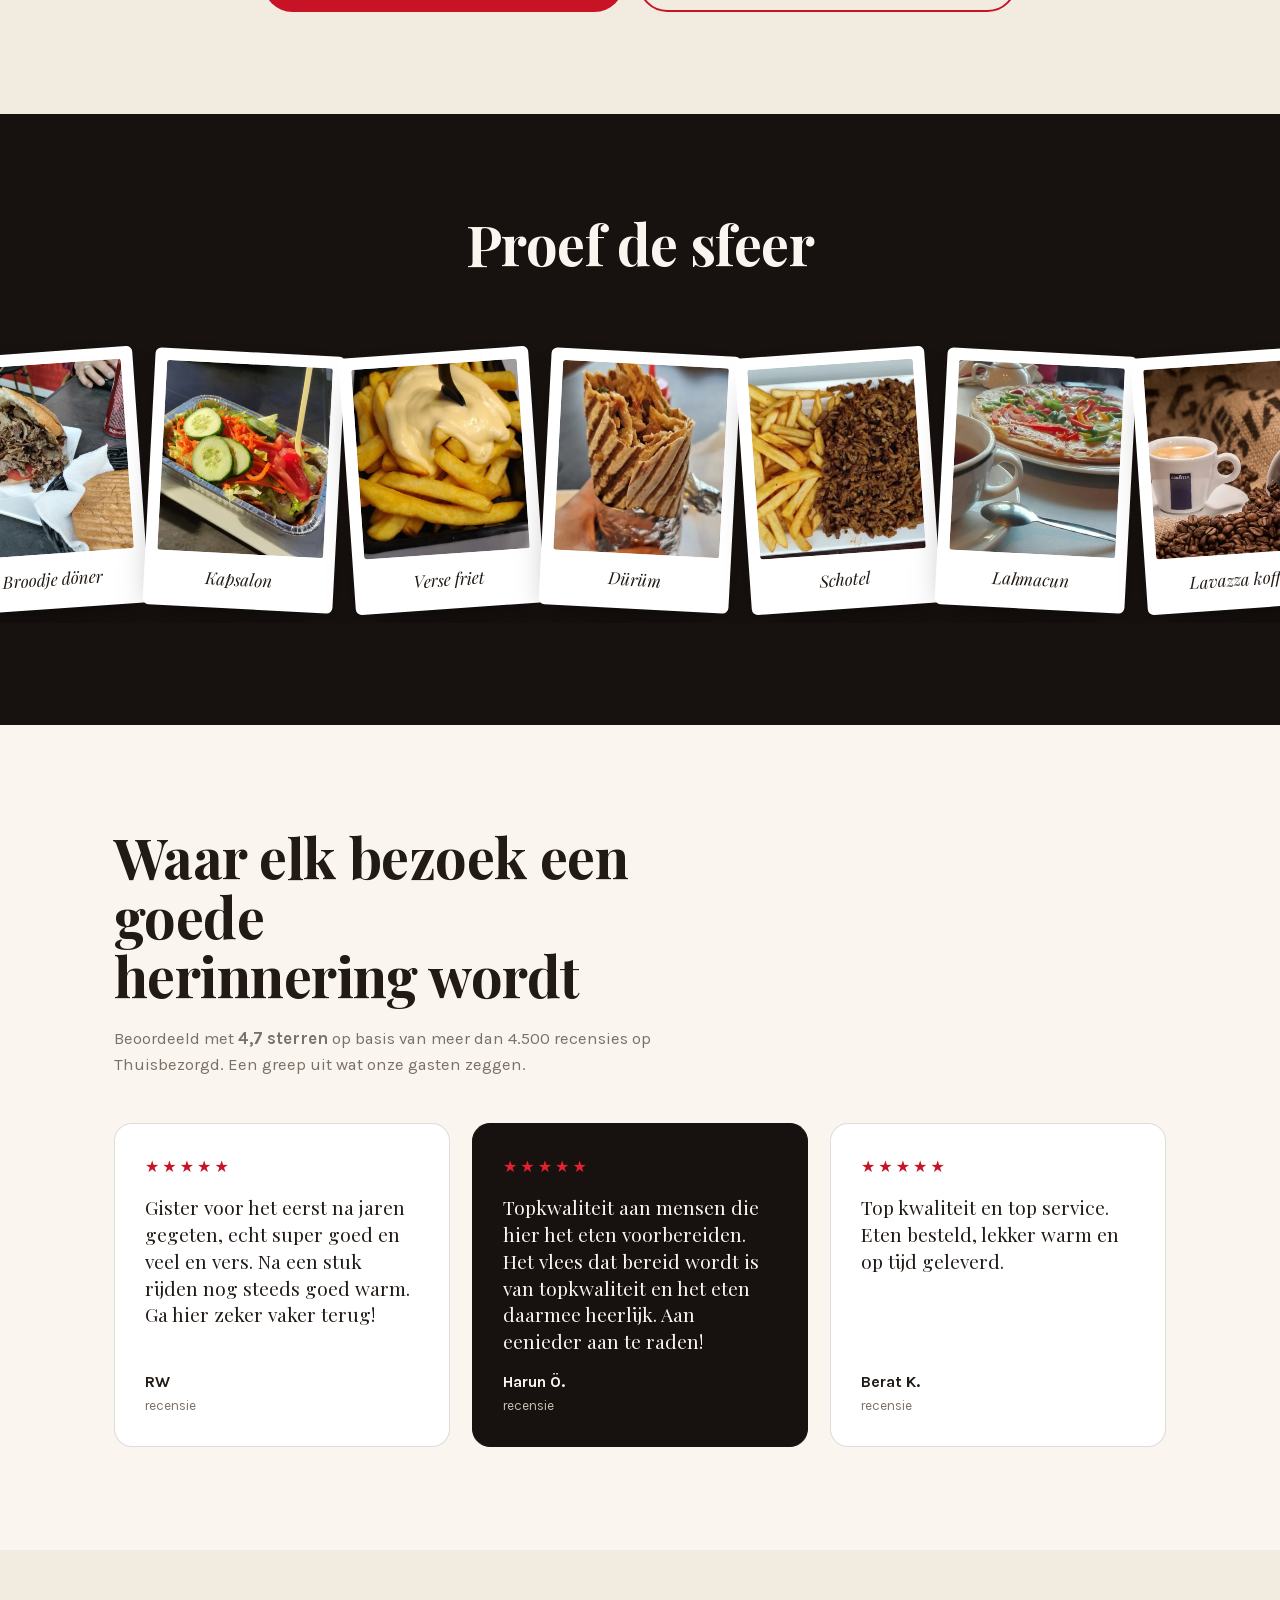
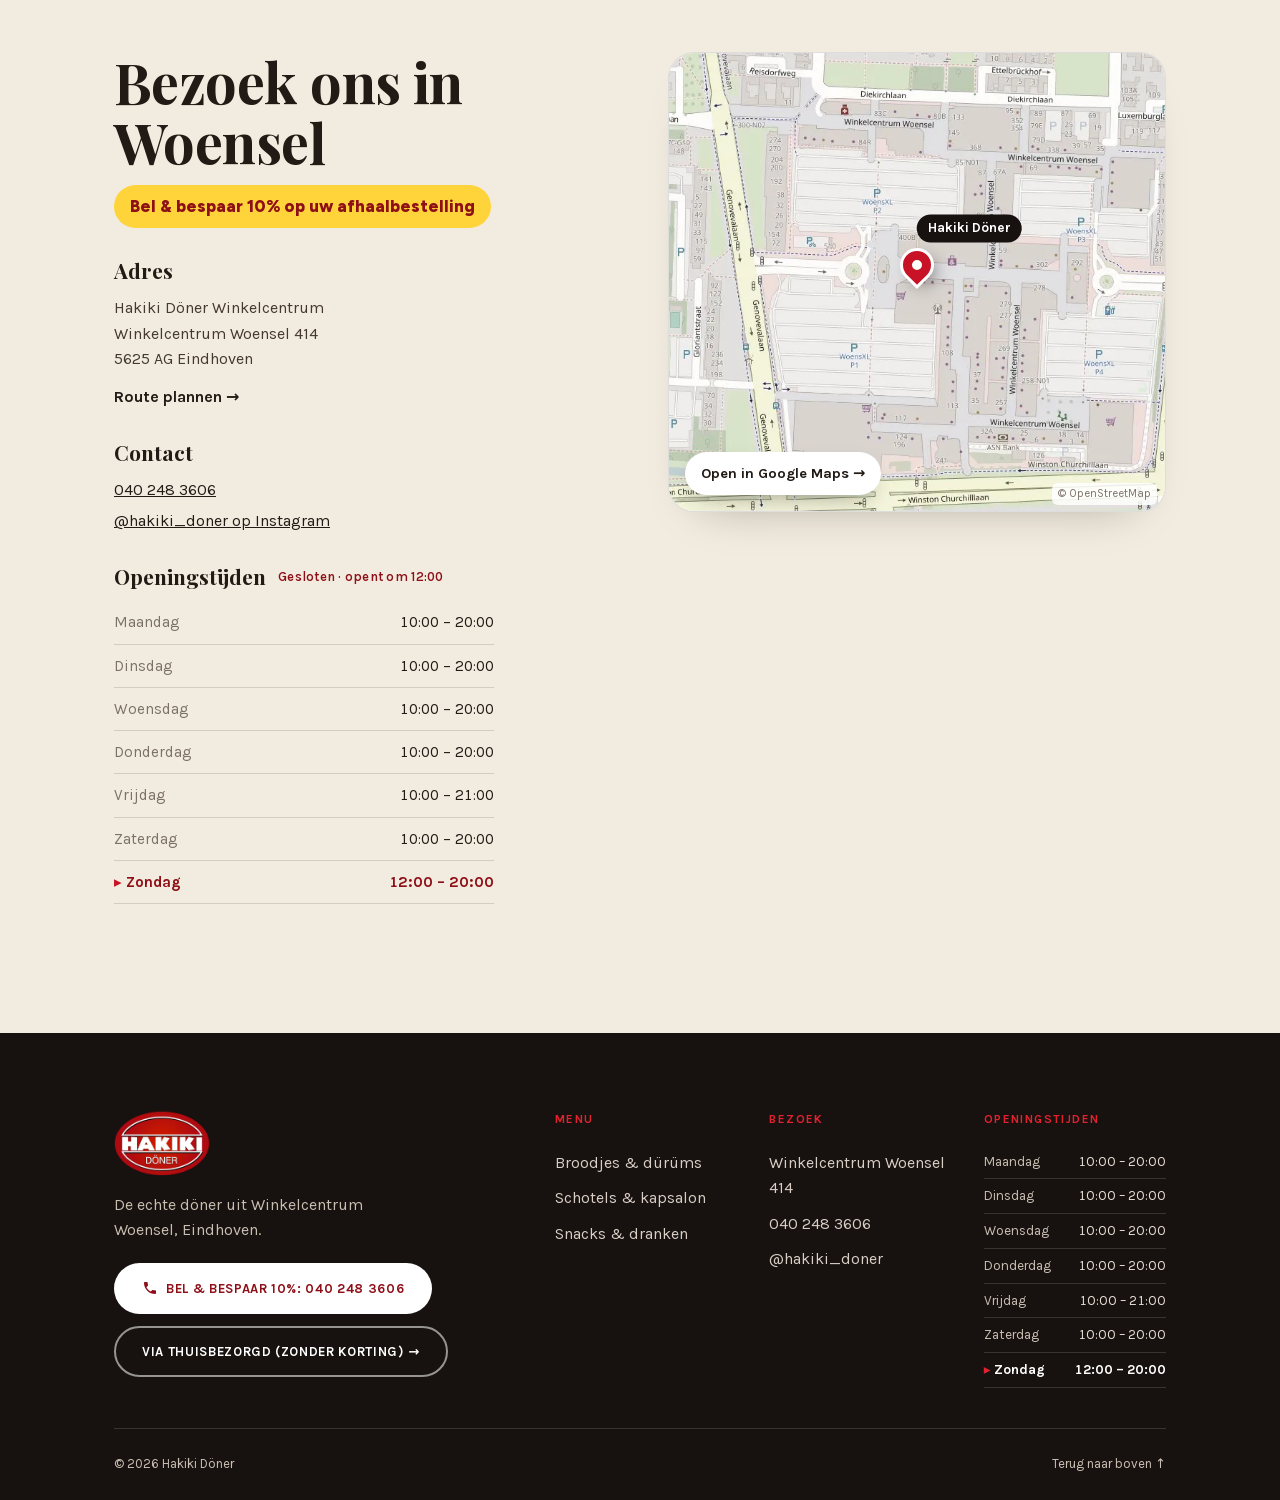
==== commit be7fd53a: "Hero: dürüm photo instead of the broodje döner Swaps the hero image on concept for the dürüm photo a" ====
--- a/index.html
+++ b/index.html
@@ -238,7 +238,7 @@
 
         <div class="hero__media">
           <figure class="media media--hero">
-            <img src="assets/photos/hero-doner.webp" srcset="assets/photos/hero-doner-800.webp 800w, assets/photos/hero-doner.webp 1536w" sizes="(max-width: 1180px) 92vw, 1052px" alt="Broodje döner van Hakiki, vers van het spit met sla, tomaat, komkommer, rode ui en knoflooksaus" width="1536" height="960" fetchpriority="high" />
+            <img src="assets/photos/hero-durum.webp" srcset="assets/photos/hero-durum-800.webp 800w, assets/photos/hero-durum.webp 1536w" sizes="(max-width: 1180px) 92vw, 1052px" alt="Dürüm döner van Hakiki, vers van het spit in gegrild dürümbrood met sla en tomaat" width="1536" height="960" fetchpriority="high" />
           </figure>
           <!-- Bel & Bespaar: zichtbaar zolang KORTING in main.js loopt -->
           <a class="sticker" href="tel:+31402483606" data-role="korting" aria-label="Bel en bespaar 10 procent: 040 248 3606">
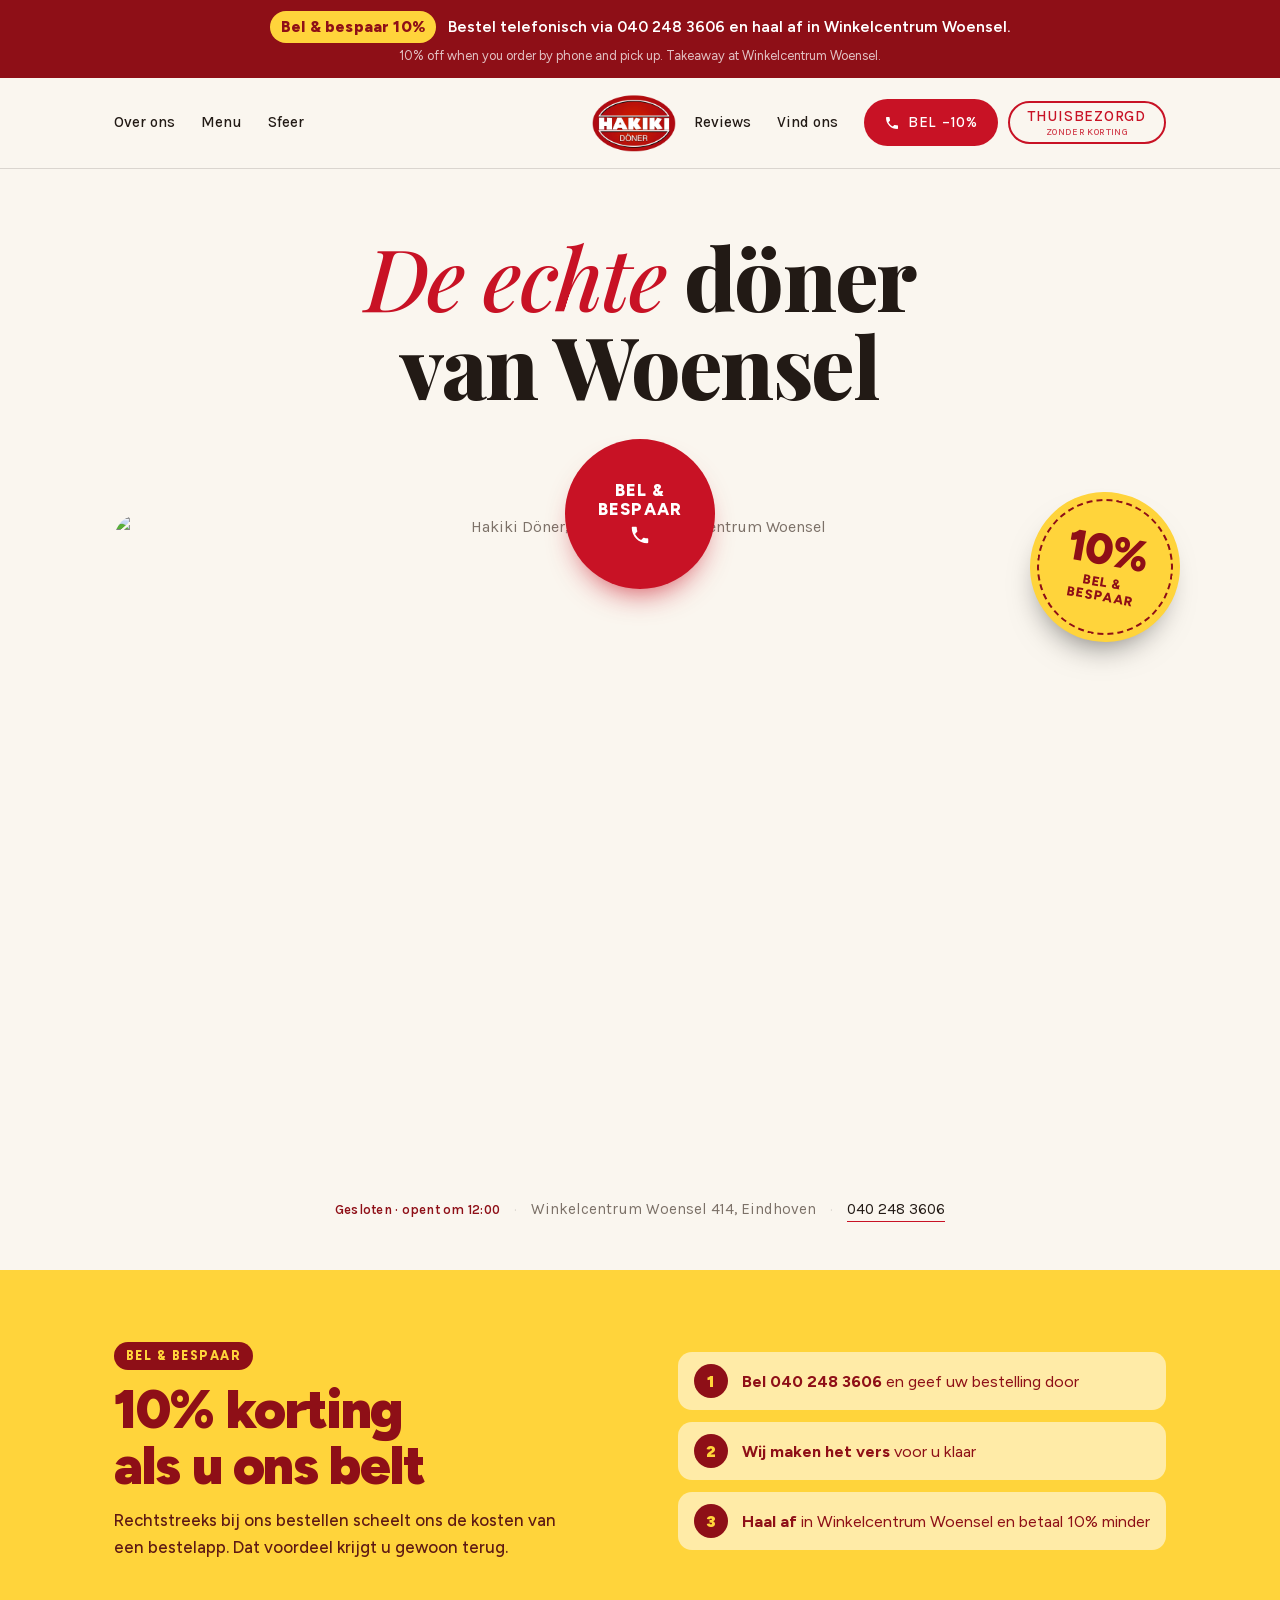
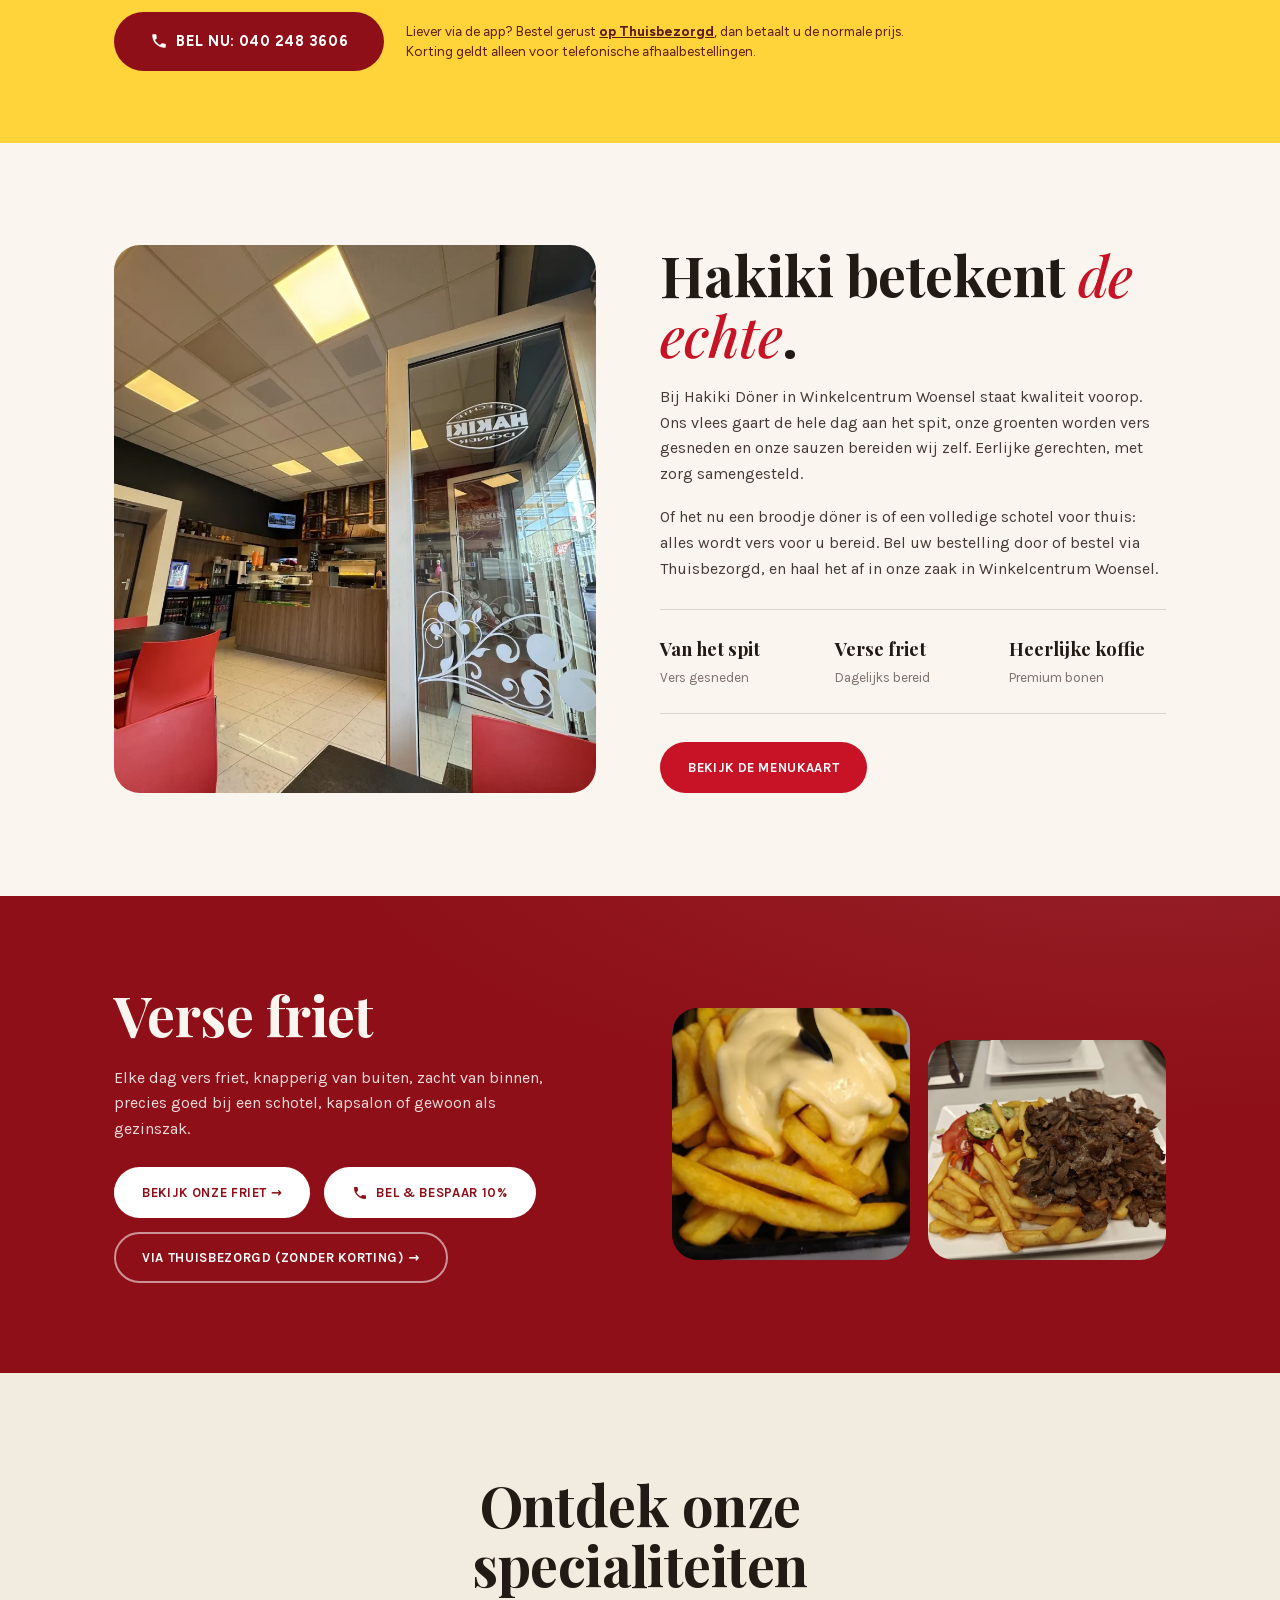
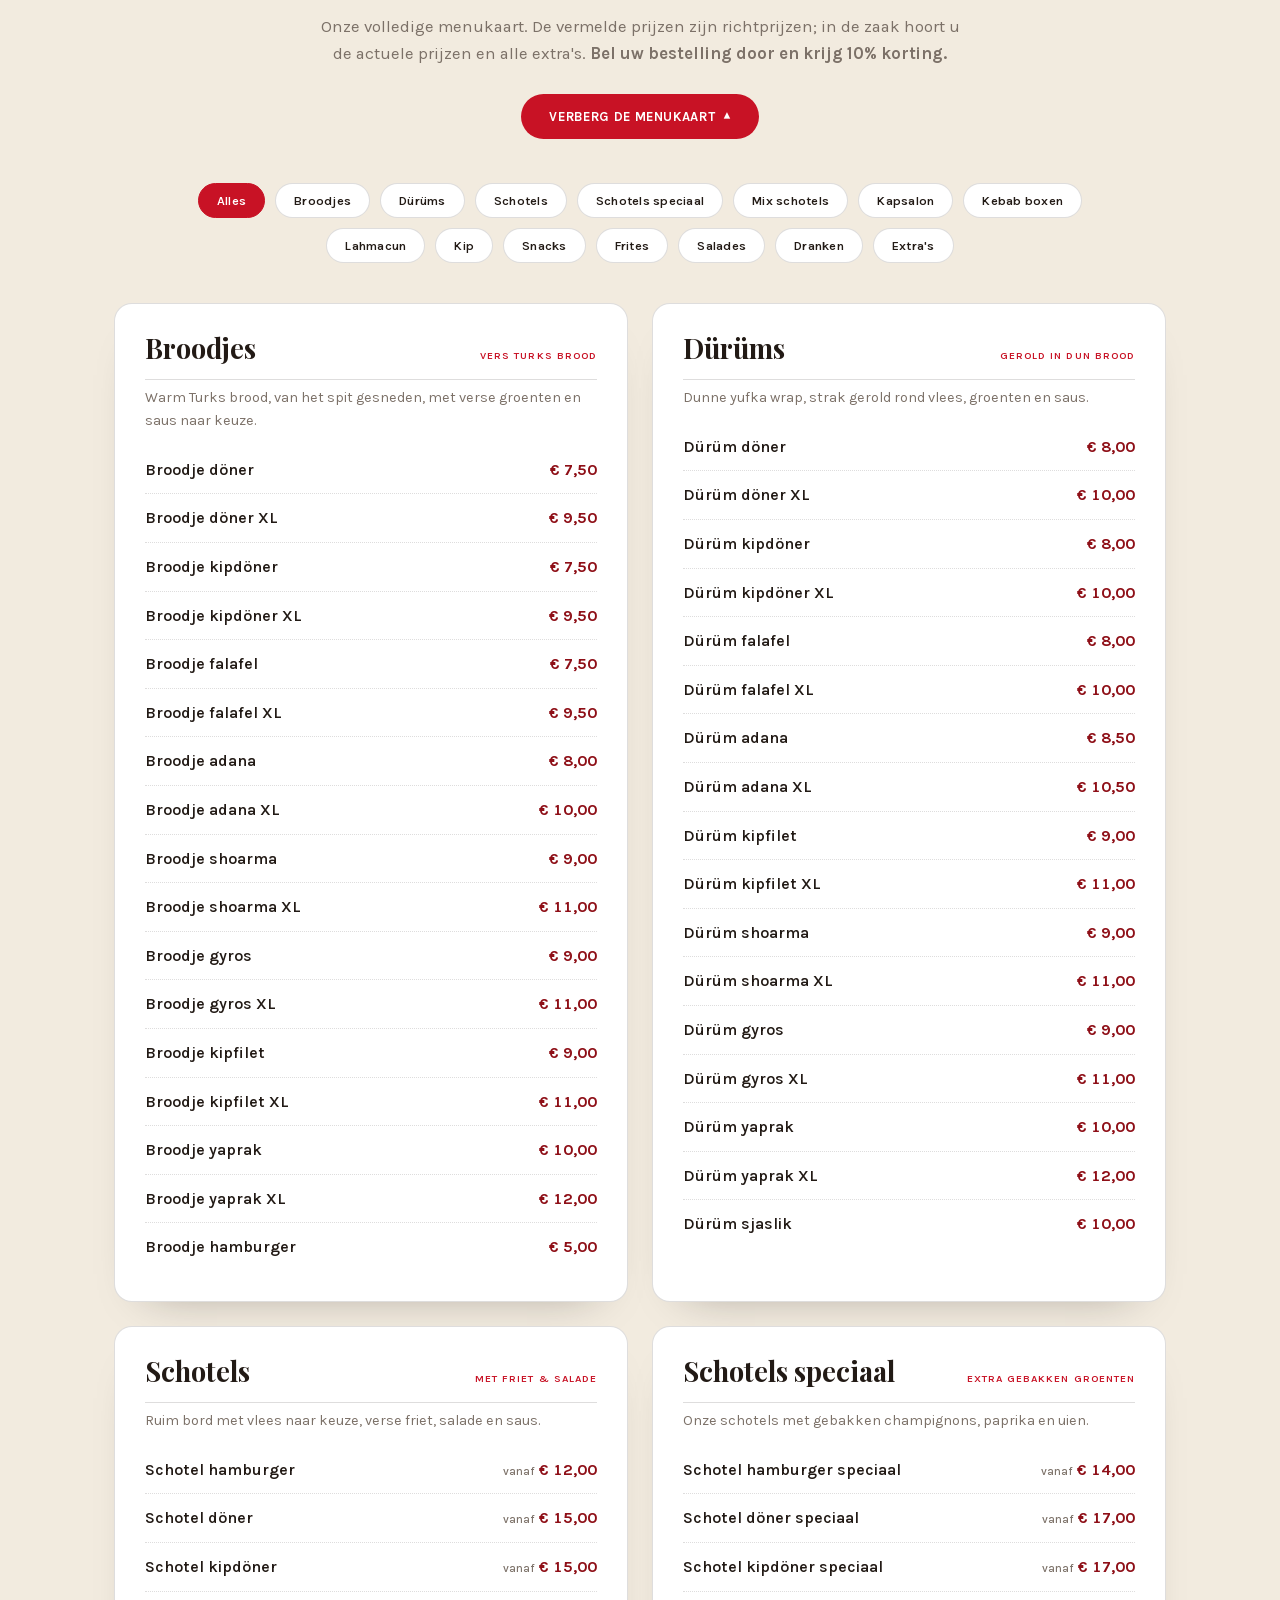
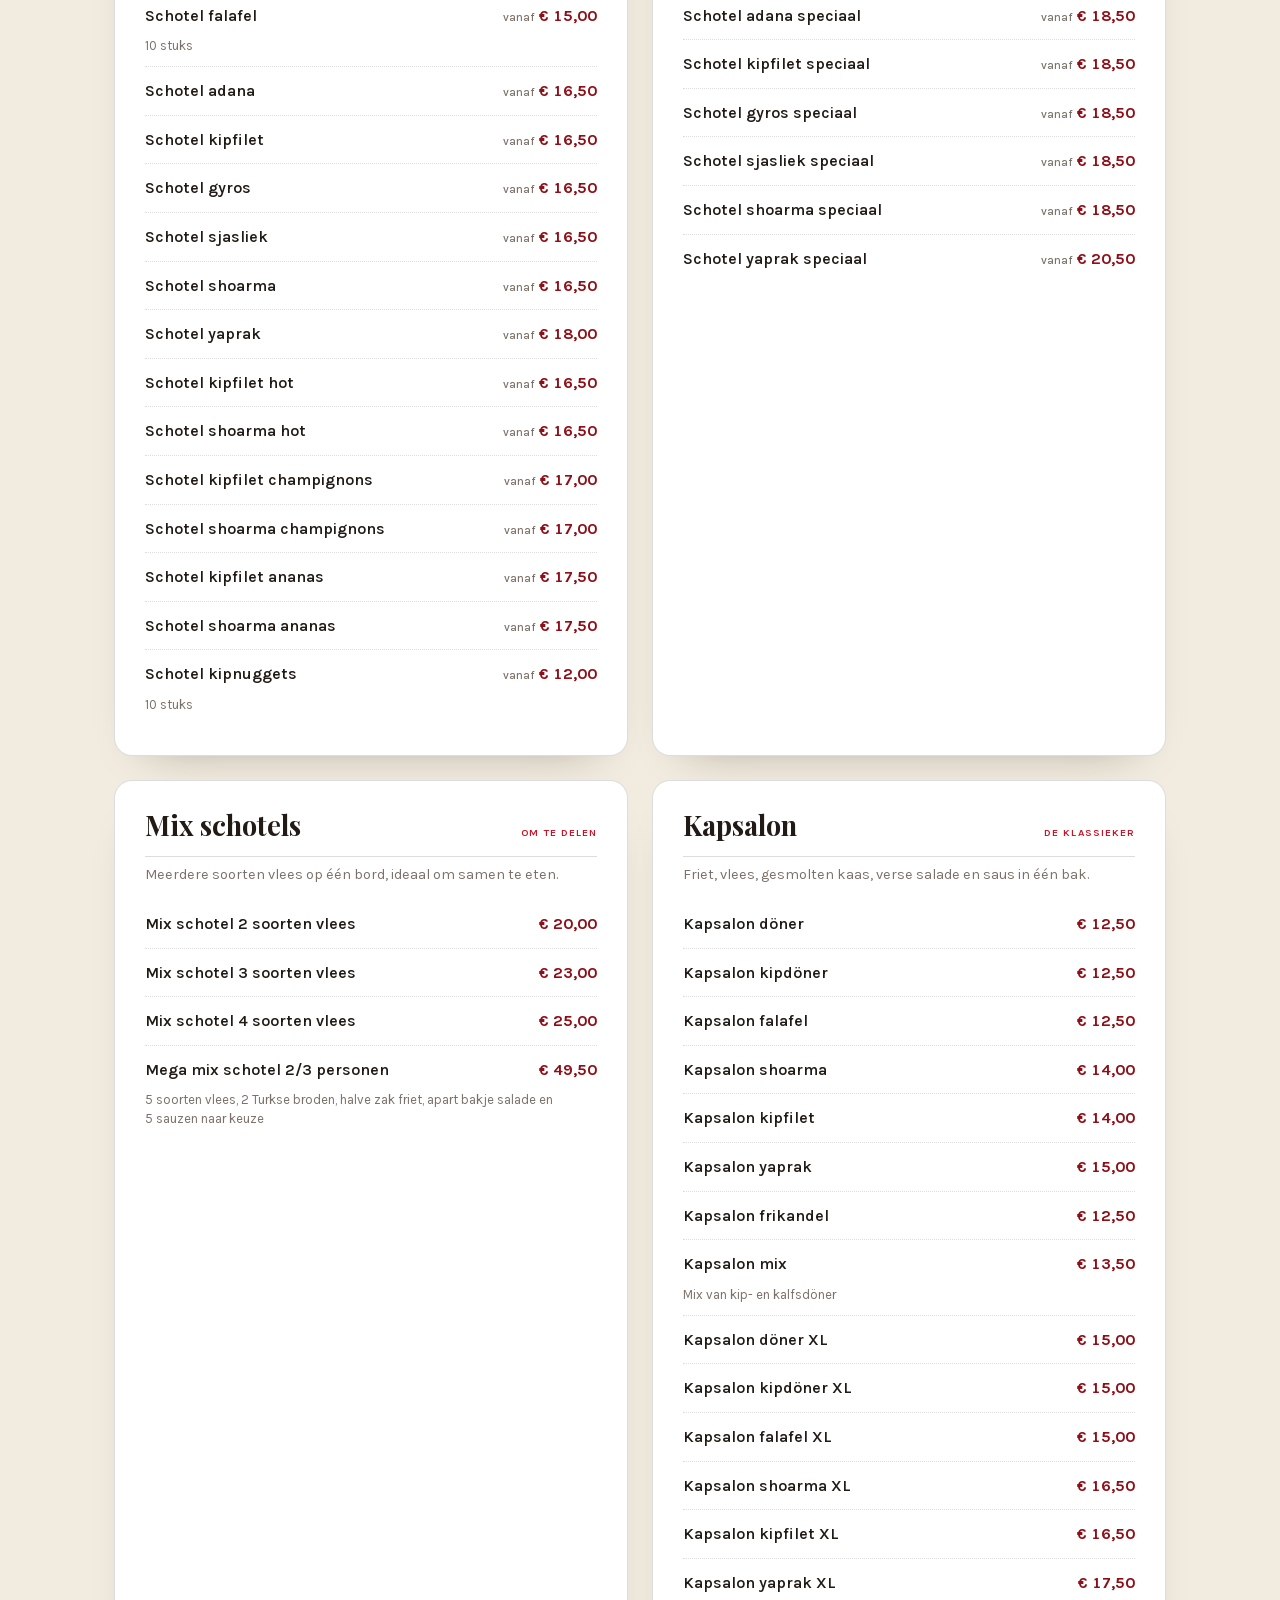
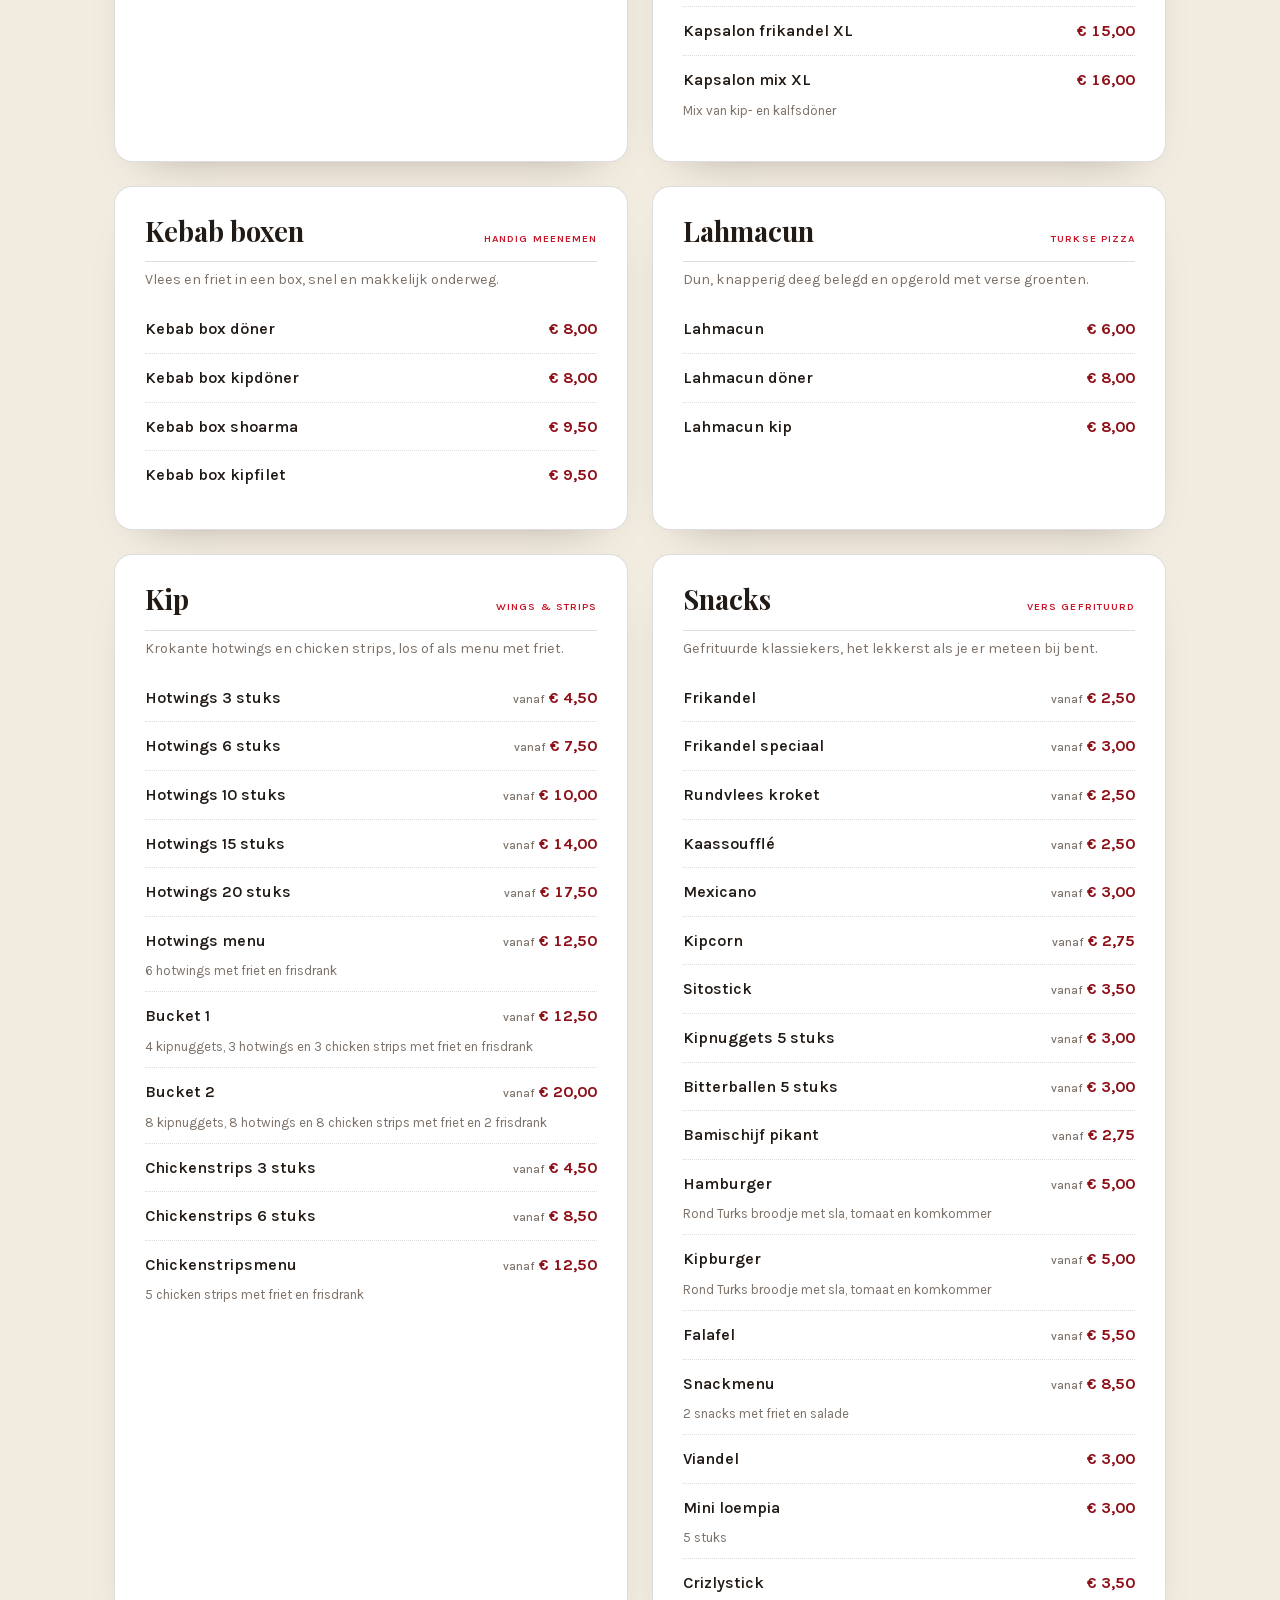
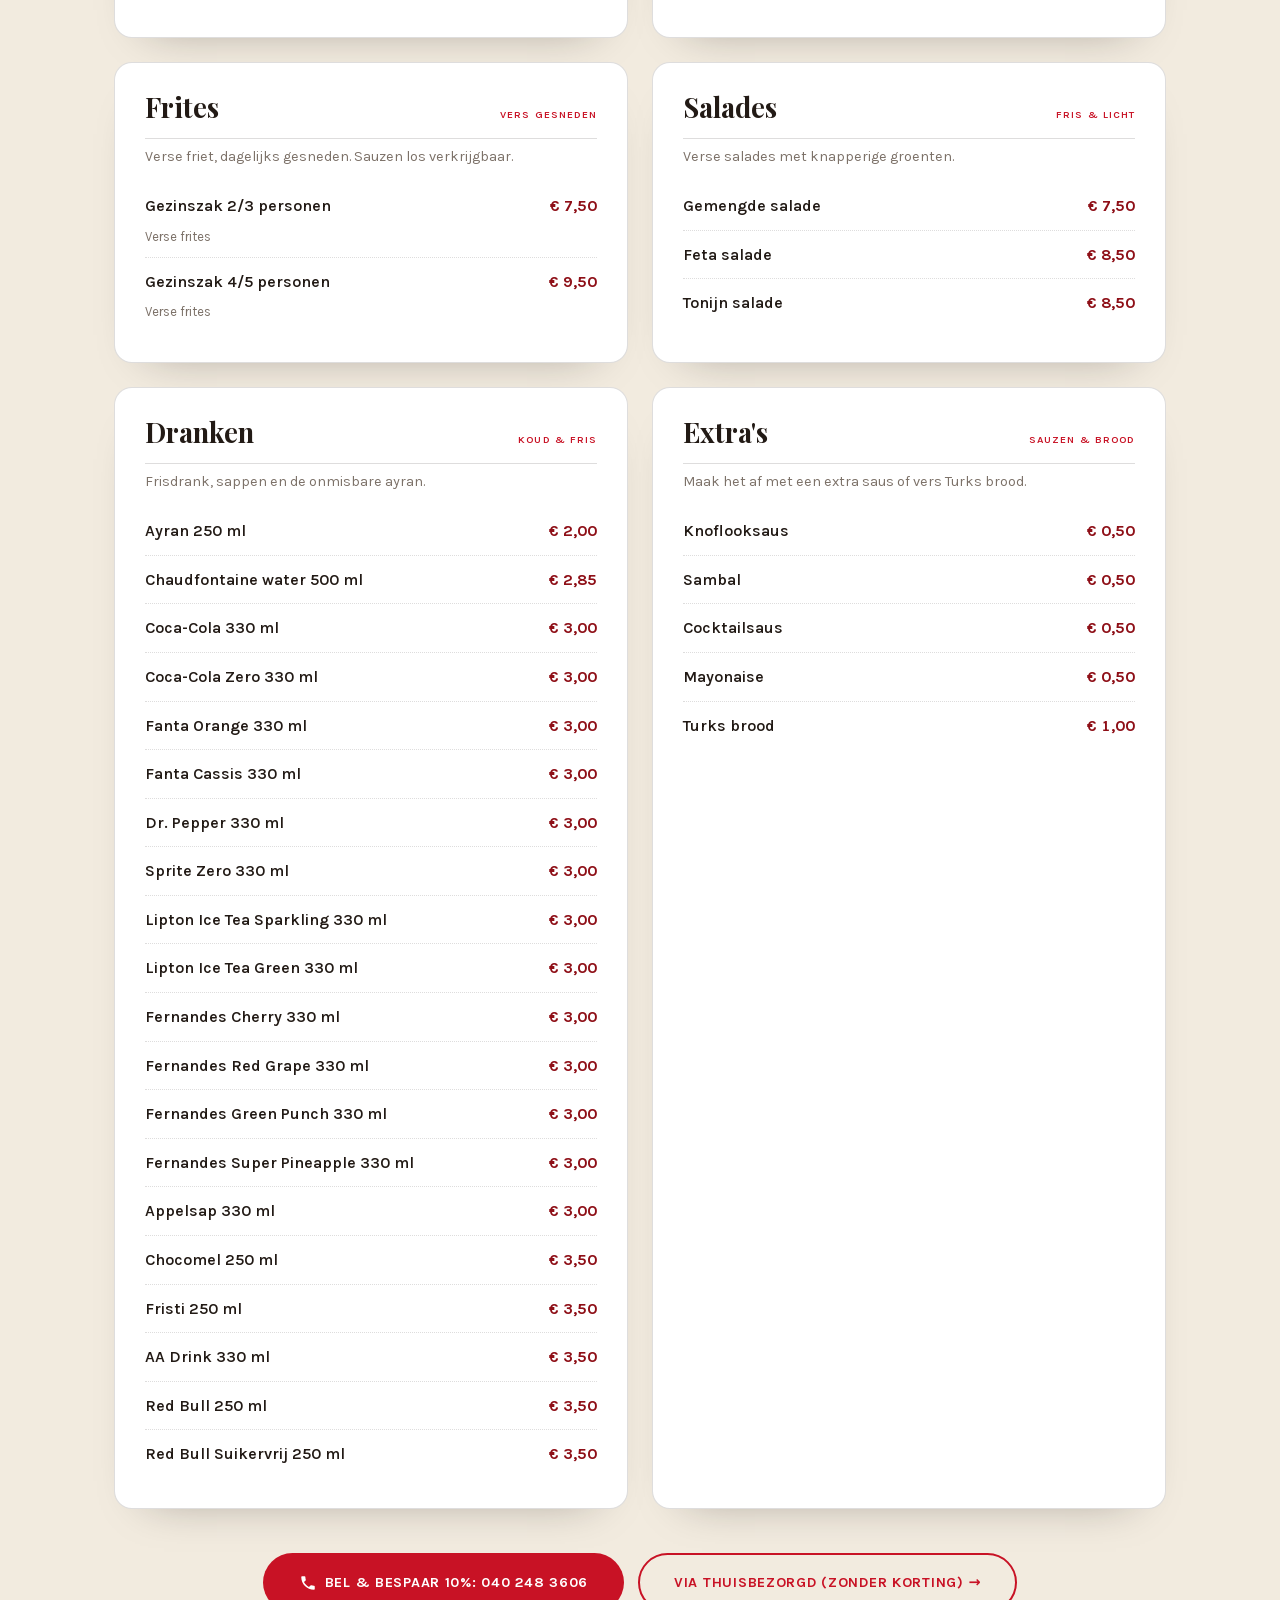
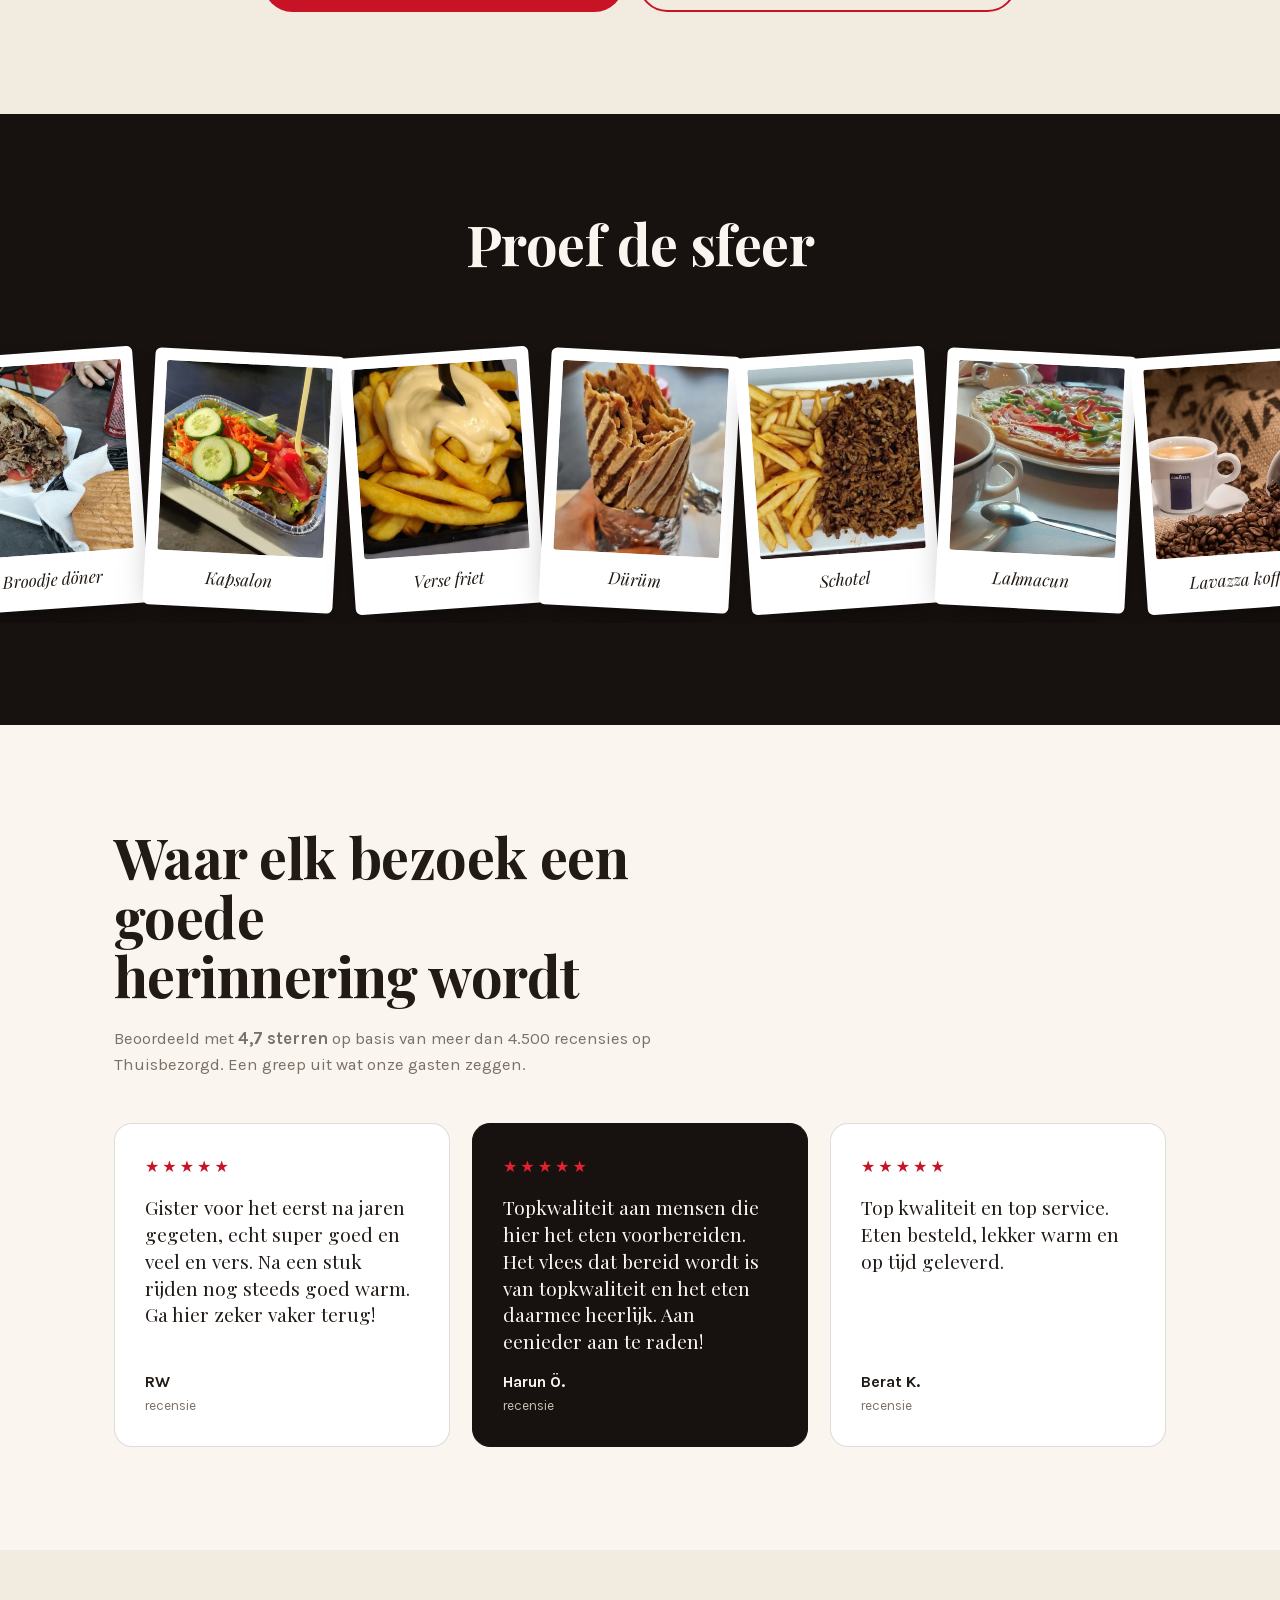
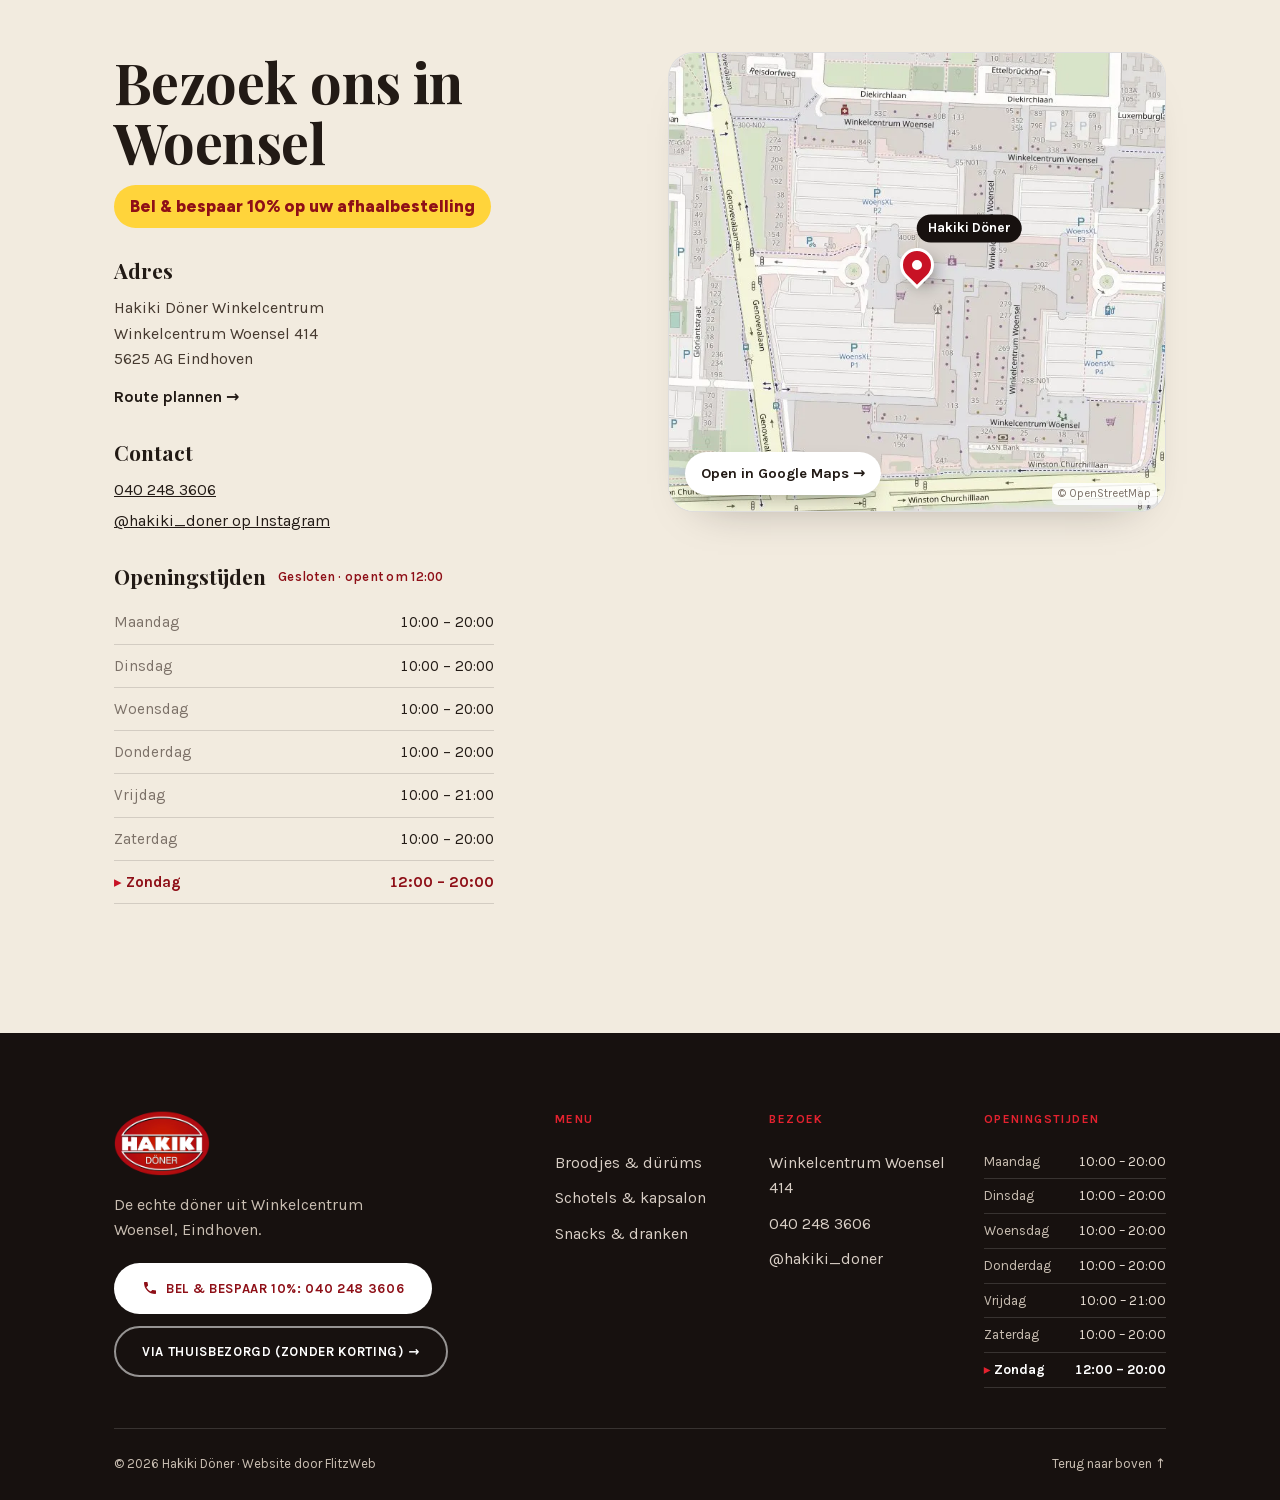
==== commit ae4d7d2b: "Footer: small "Website door FlitzWeb" credit (nofollow) Waiting for the owner's okay; merge only whe" ====
--- a/index.html
+++ b/index.html
@@ -238,7 +238,7 @@
 
         <div class="hero__media">
           <figure class="media media--hero">
-            <img src="assets/photos/hero-durum.webp" srcset="assets/photos/hero-durum-800.webp 800w, assets/photos/hero-durum.webp 1536w" sizes="(max-width: 1180px) 92vw, 1052px" alt="Dürüm döner van Hakiki, vers van het spit in gegrild dürümbrood met sla en tomaat" width="1536" height="960" fetchpriority="high" />
+            <img src="assets/photos/hero.webp" alt="Hakiki Döner, de zaak in Winkelcentrum Woensel" width="980" height="612" fetchpriority="high" />
           </figure>
           <!-- Bel & Bespaar: zichtbaar zolang KORTING in main.js loopt -->
           <a class="sticker" href="tel:+31402483606" data-role="korting" aria-label="Bel en bespaar 10 procent: 040 248 3606">
@@ -471,7 +471,7 @@
         </div>
       </div>
       <div class="footer__bar">
-        <span>© <span data-role="year"></span> Hakiki Döner</span>
+        <span>© <span data-role="year"></span> Hakiki Döner · Website door <a href="https://flitzweb.nl" rel="nofollow">FlitzWeb</a></span>
         <a href="#top">Terug naar boven ↑</a>
       </div>
     </div>
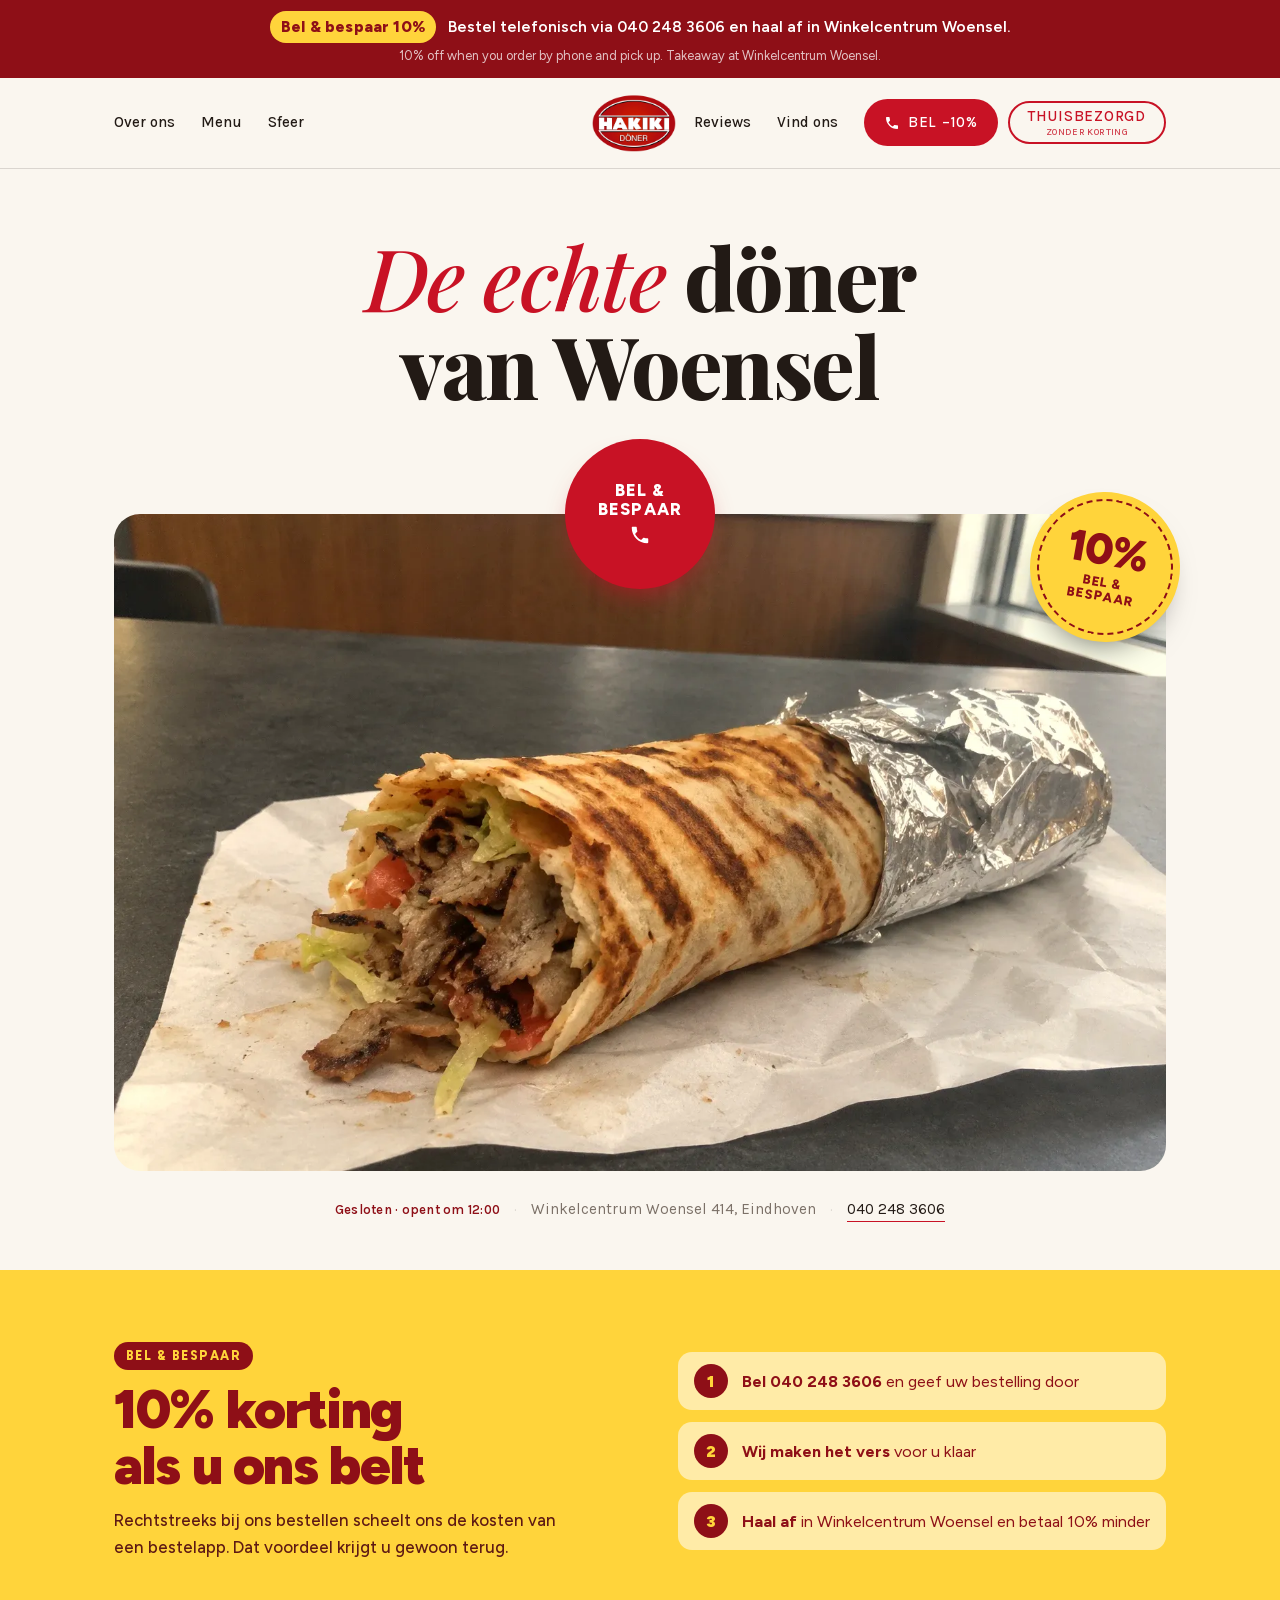
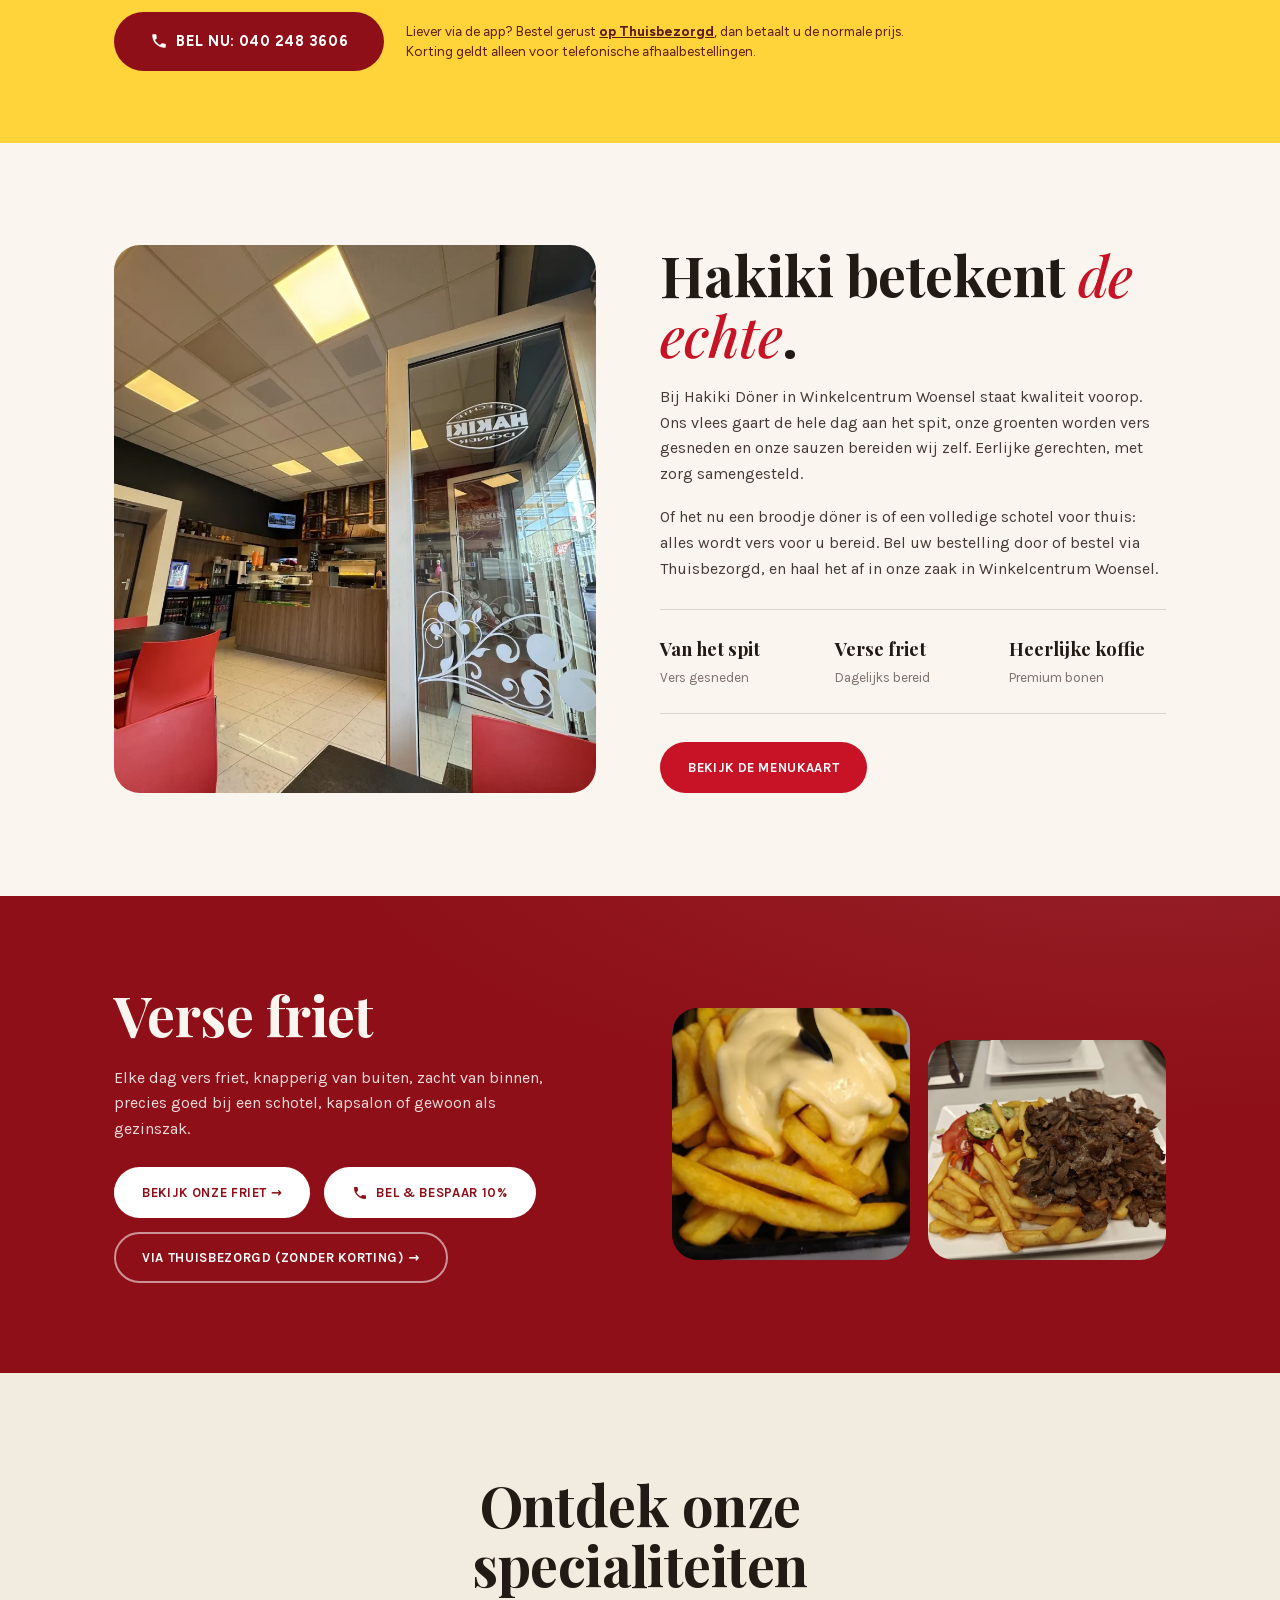
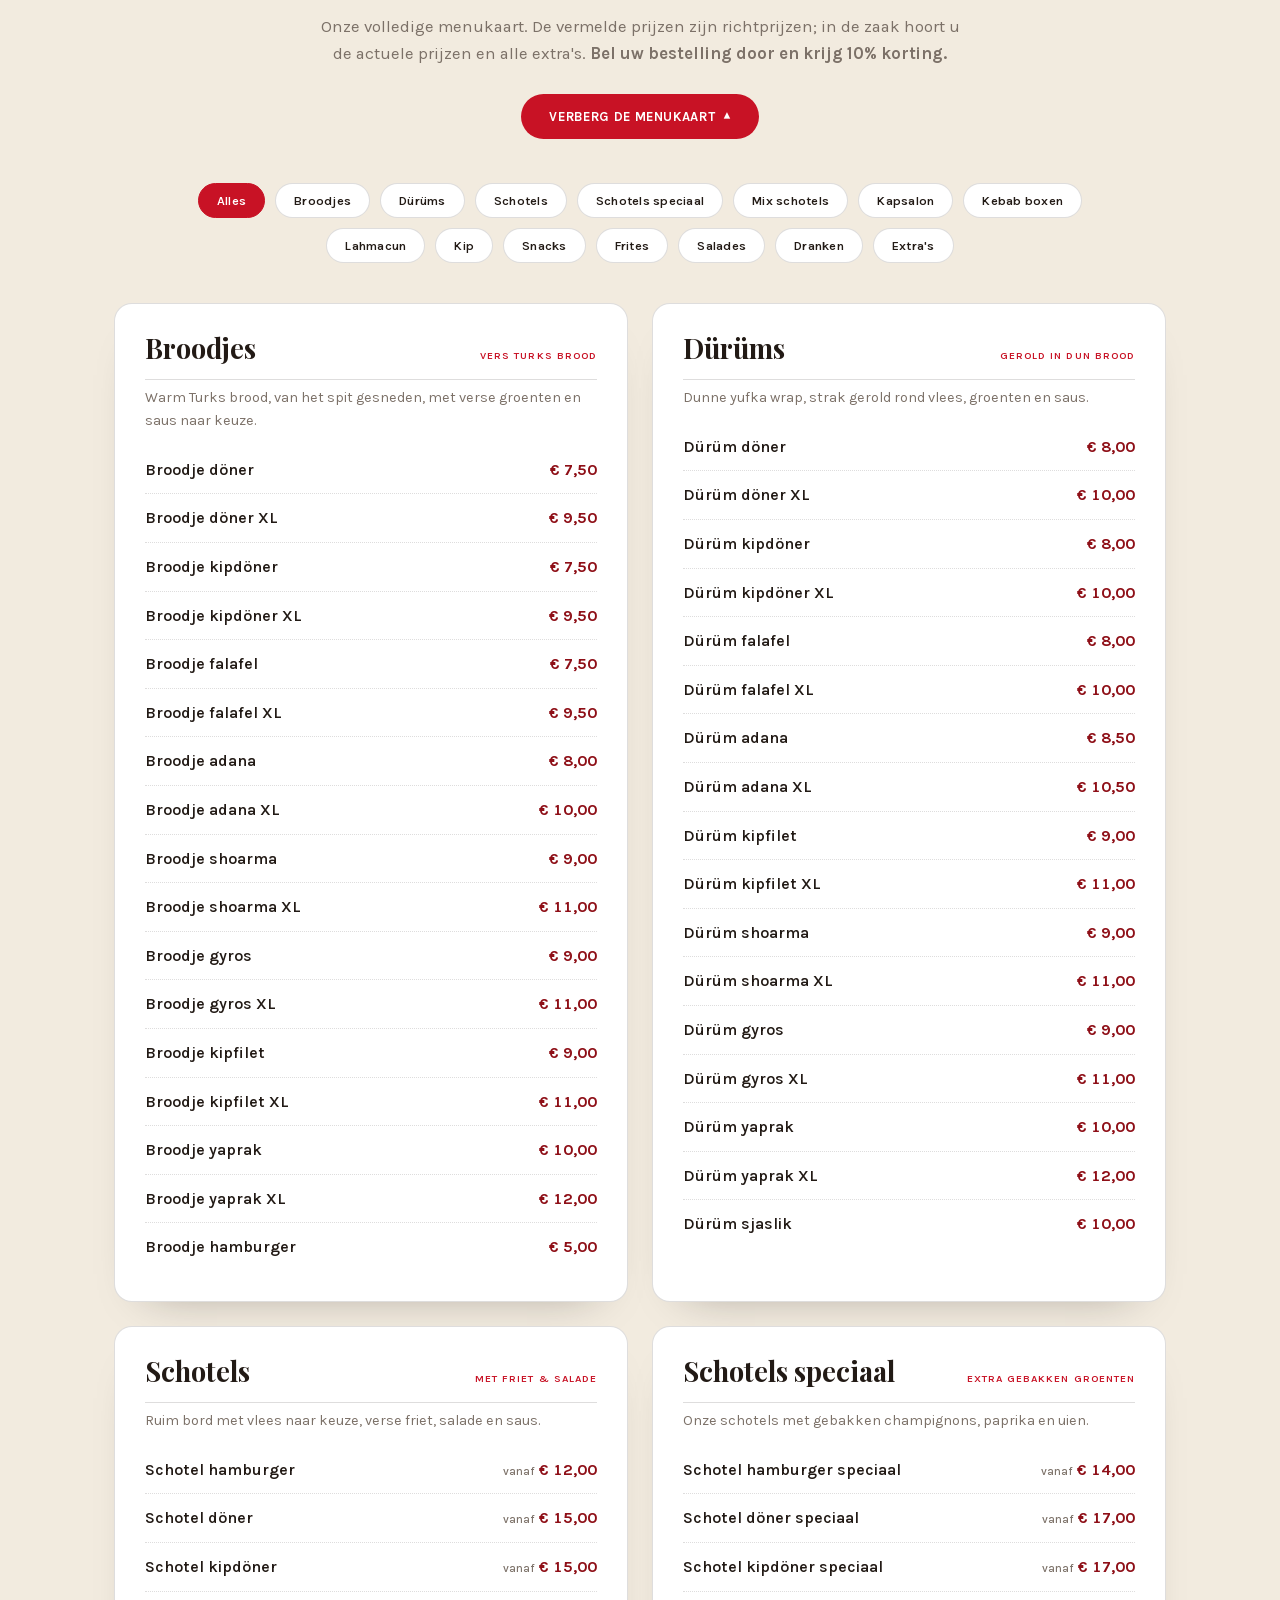
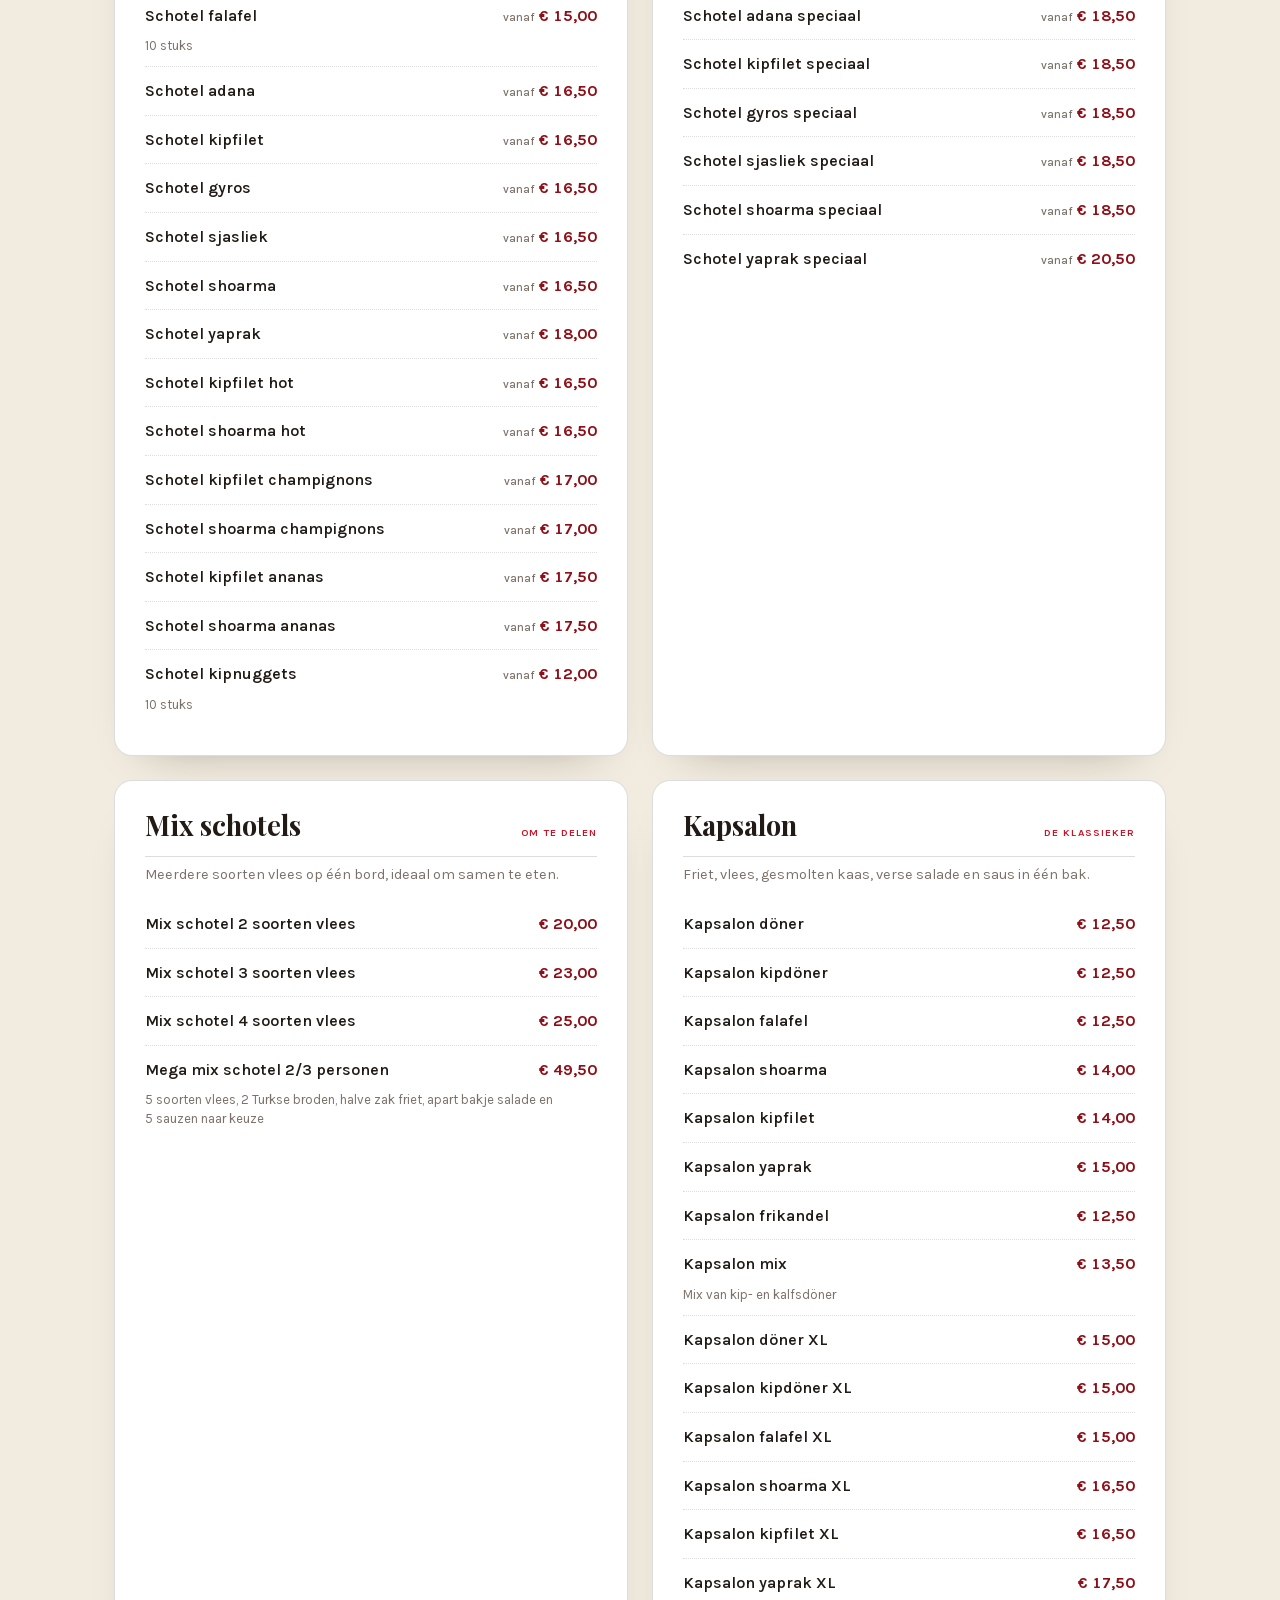
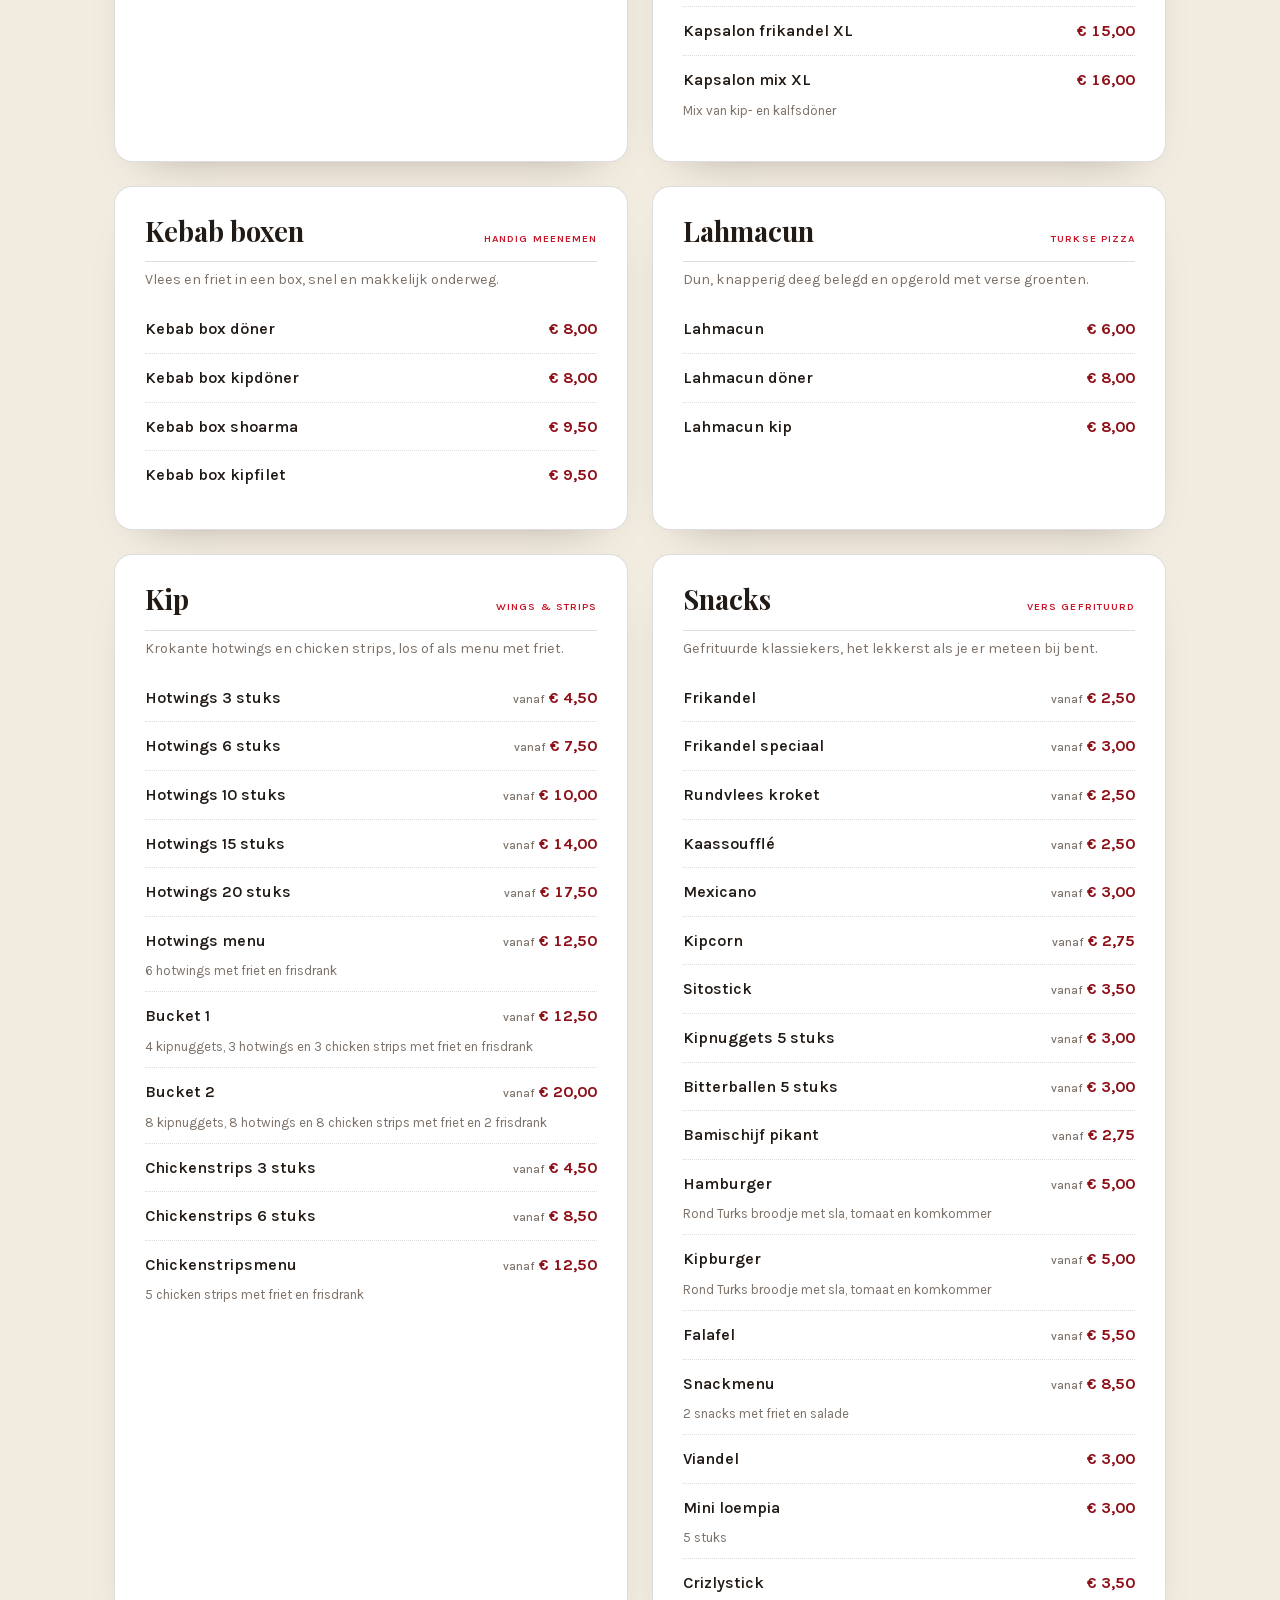
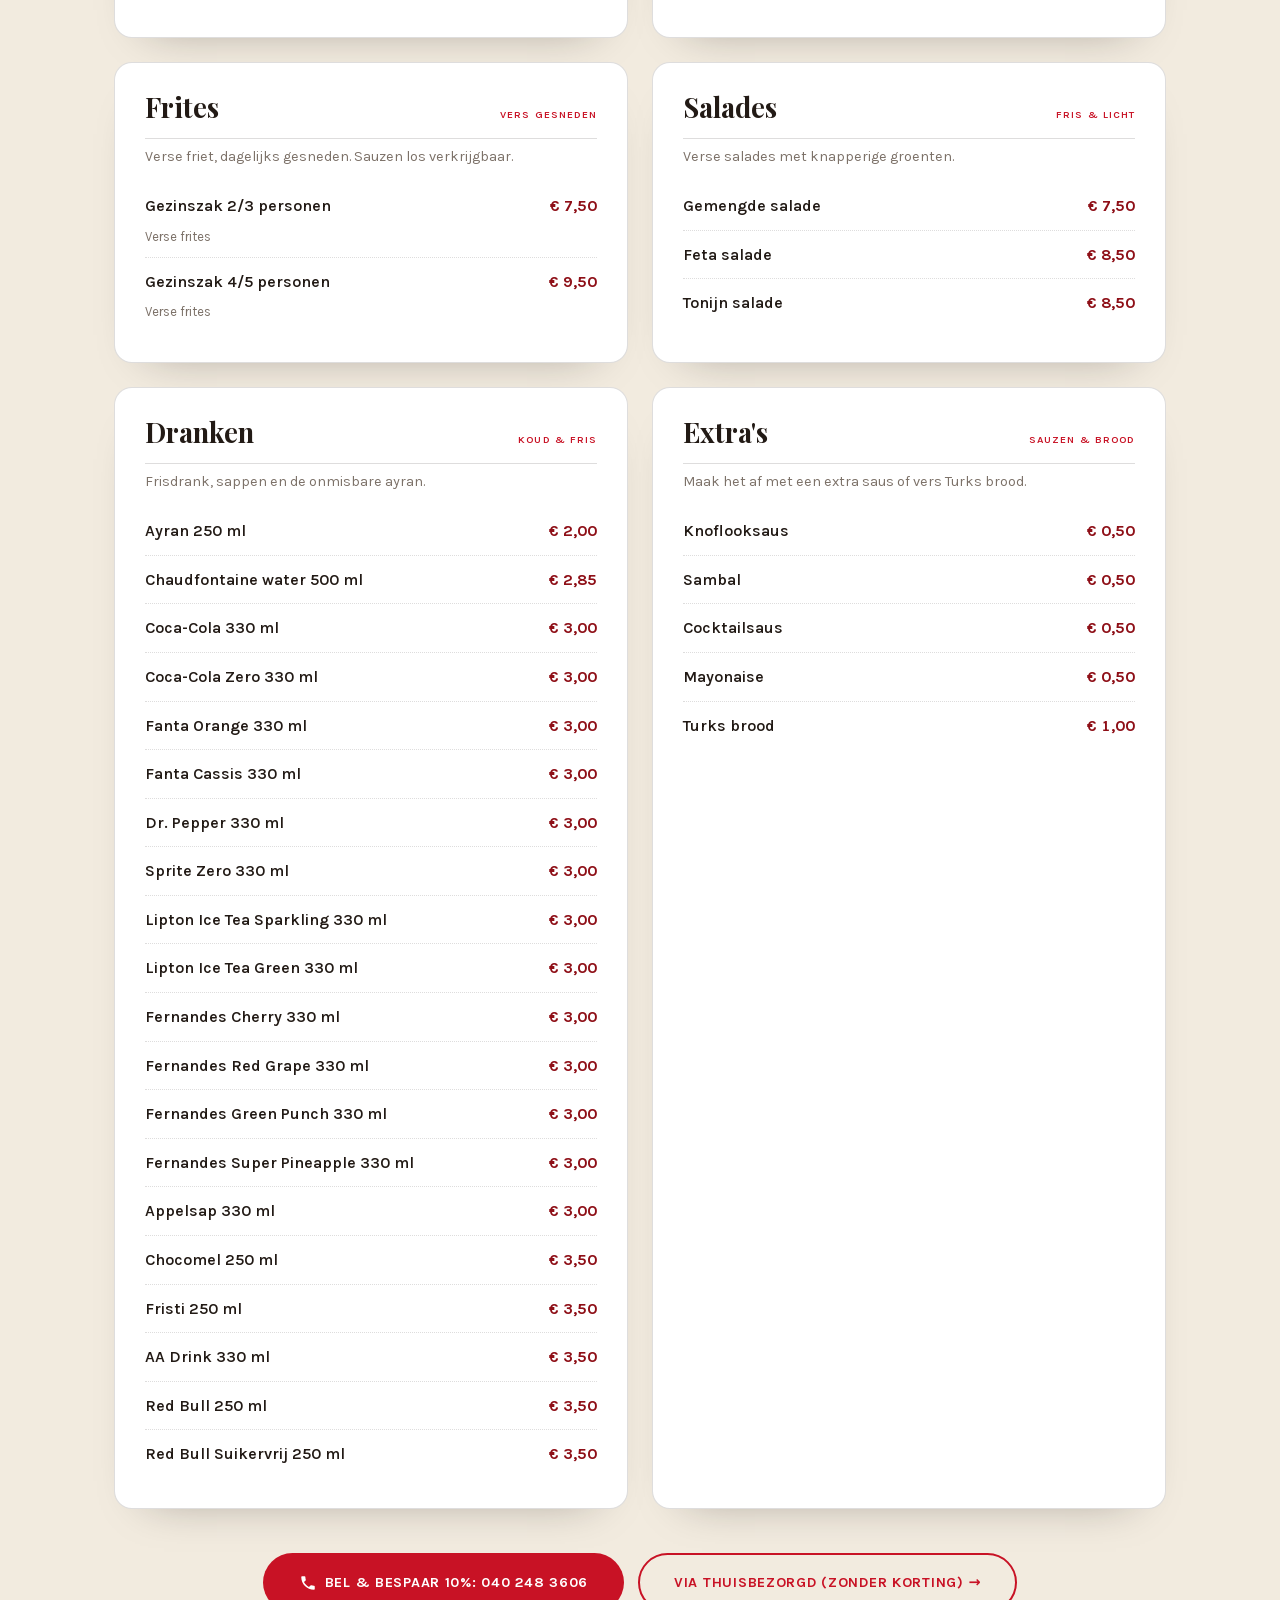
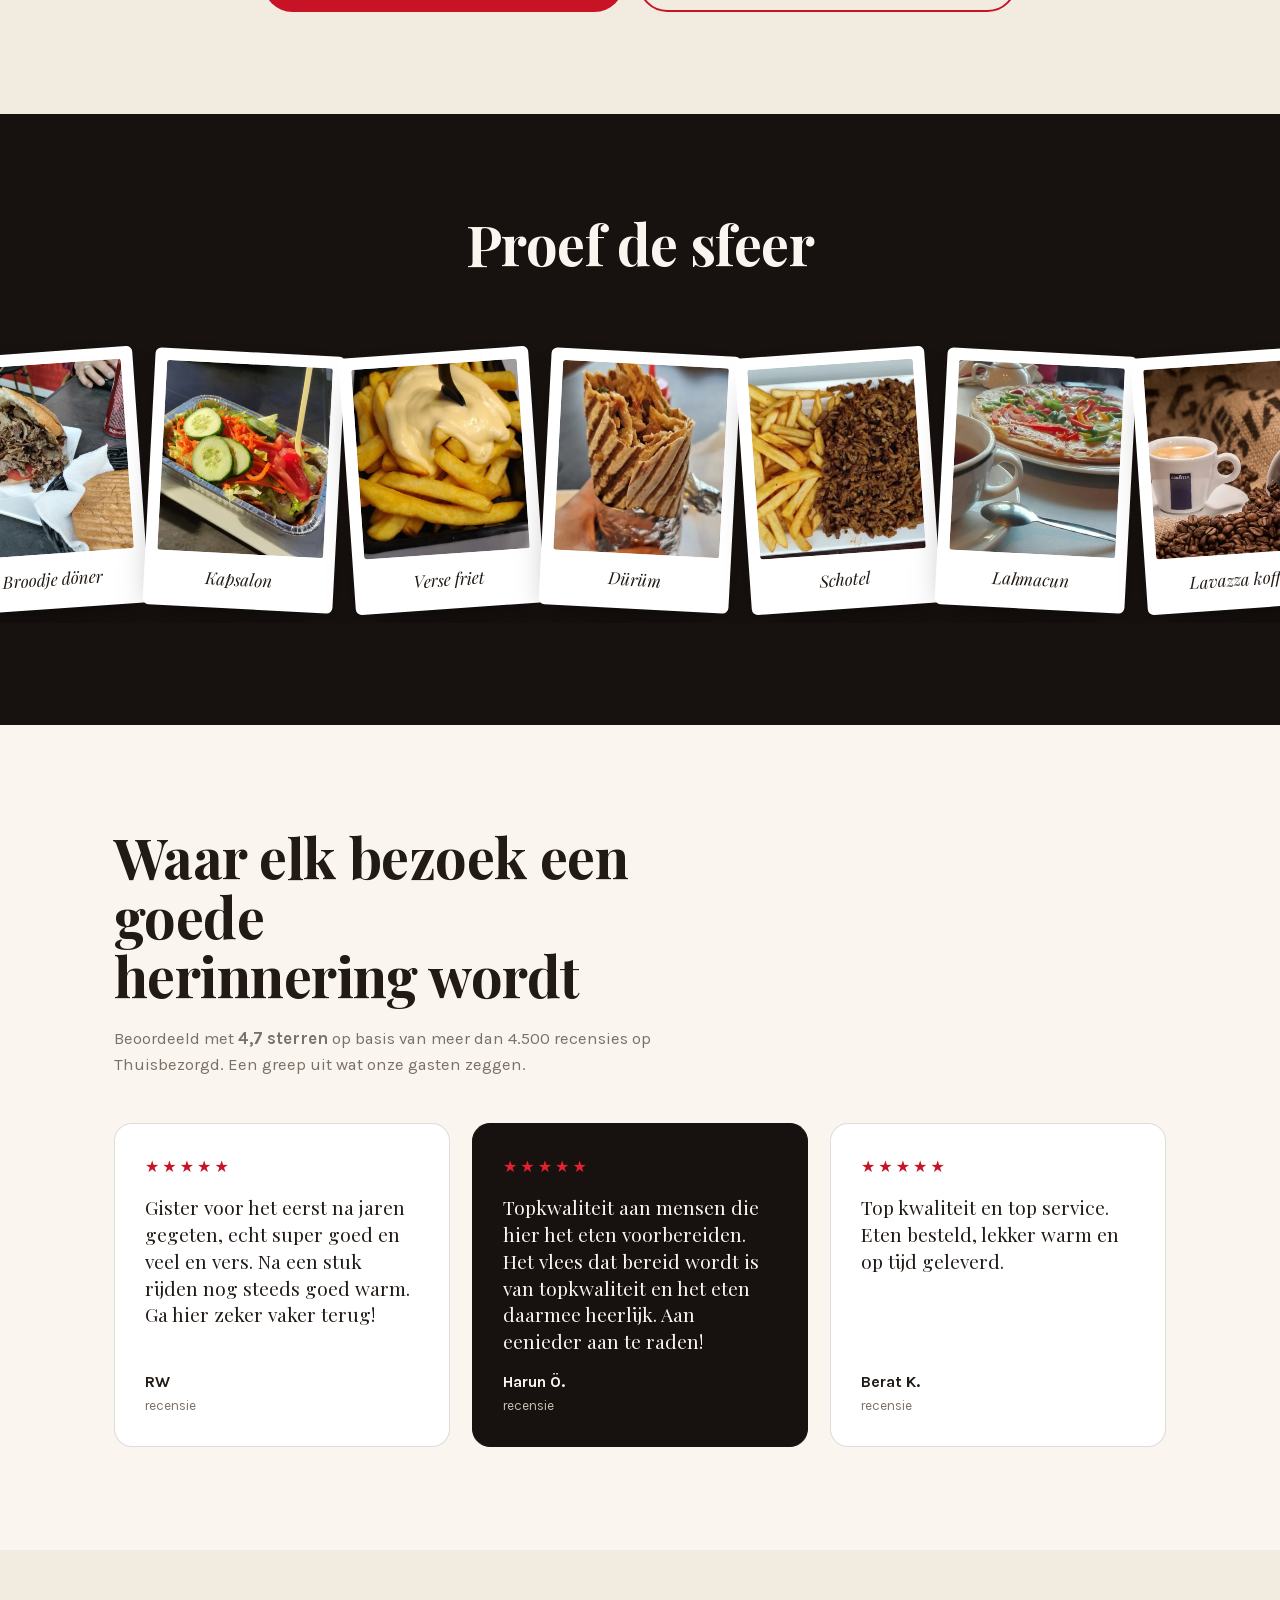
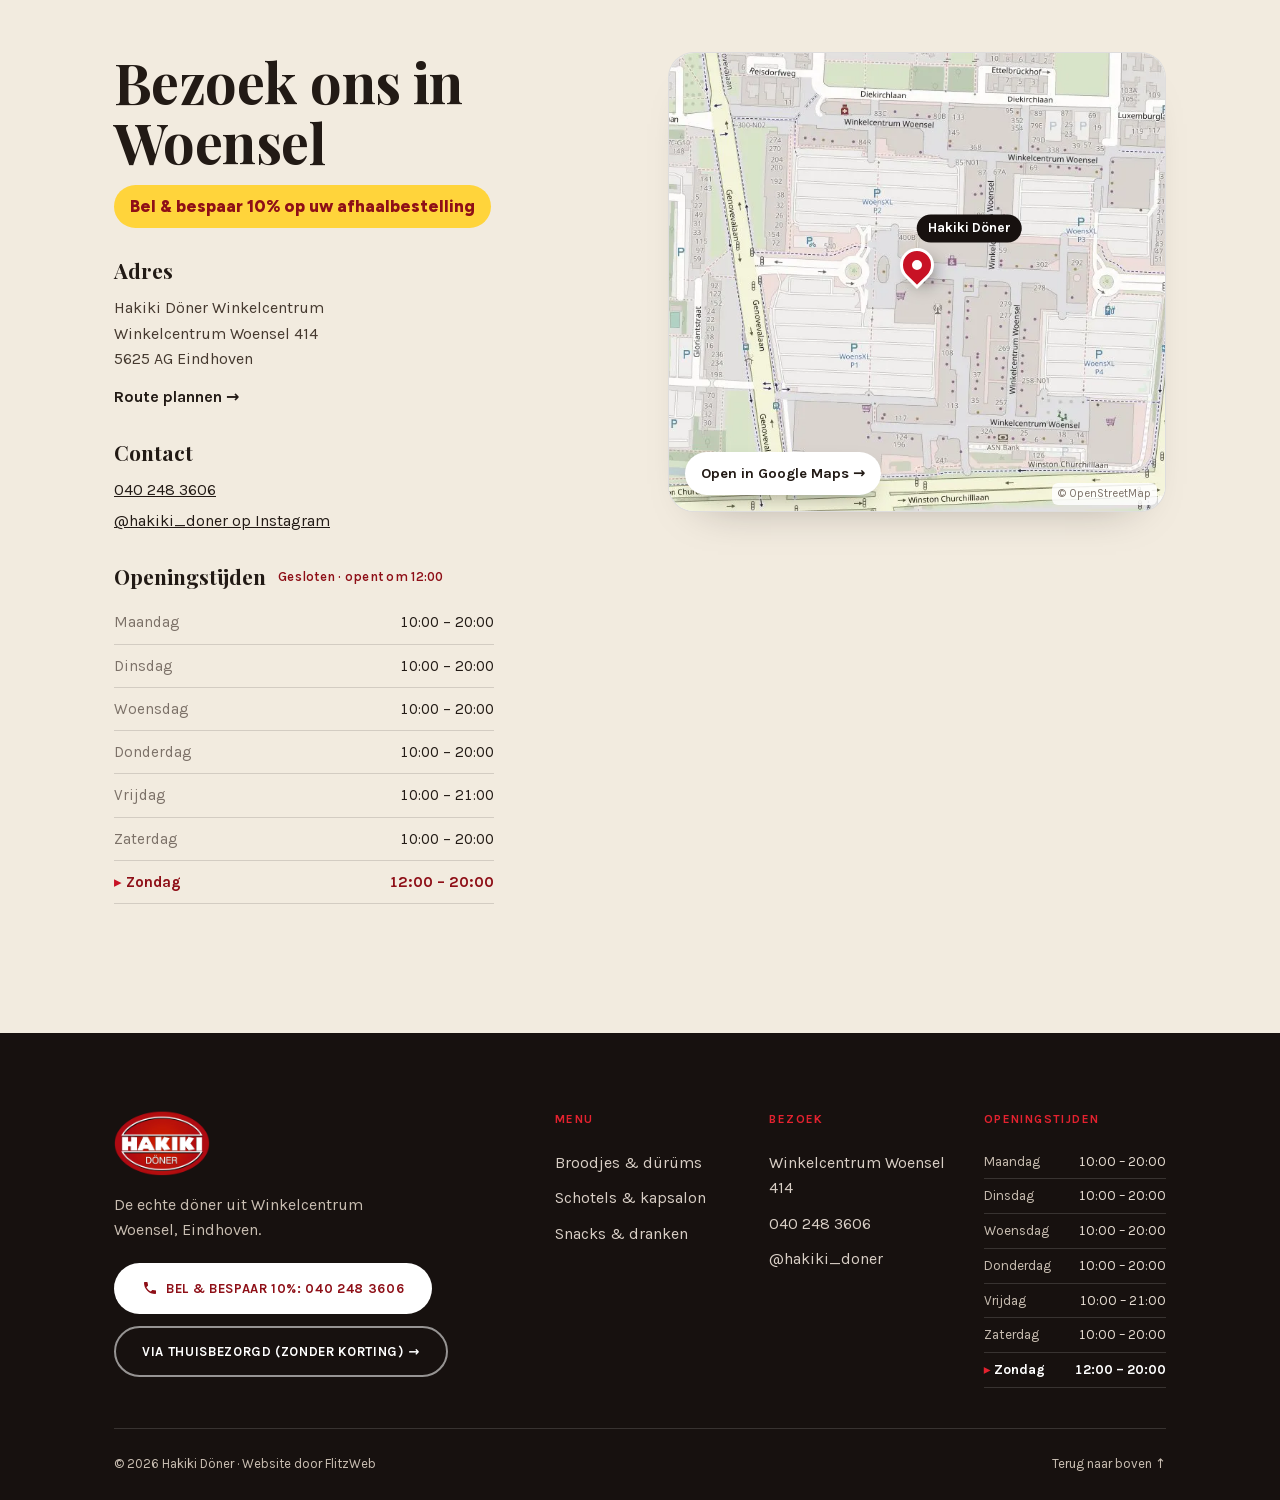
==== commit cefb13d2: "Merge live (footer credit) into concept Co-Authored-By: Claude Opus 5.5 <noreply@anthropic.com>" ====
--- a/index.html
+++ b/index.html
@@ -238,7 +238,7 @@
 
         <div class="hero__media">
           <figure class="media media--hero">
-            <img src="assets/photos/hero.webp" alt="Hakiki Döner, de zaak in Winkelcentrum Woensel" width="980" height="612" fetchpriority="high" />
+            <img src="assets/photos/hero-durum.webp" srcset="assets/photos/hero-durum-800.webp 800w, assets/photos/hero-durum.webp 1536w" sizes="(max-width: 1180px) 92vw, 1052px" alt="Dürüm döner van Hakiki, vers van het spit in gegrild dürümbrood met sla en tomaat" width="1536" height="960" fetchpriority="high" />
           </figure>
           <!-- Bel & Bespaar: zichtbaar zolang KORTING in main.js loopt -->
           <a class="sticker" href="tel:+31402483606" data-role="korting" aria-label="Bel en bespaar 10 procent: 040 248 3606">
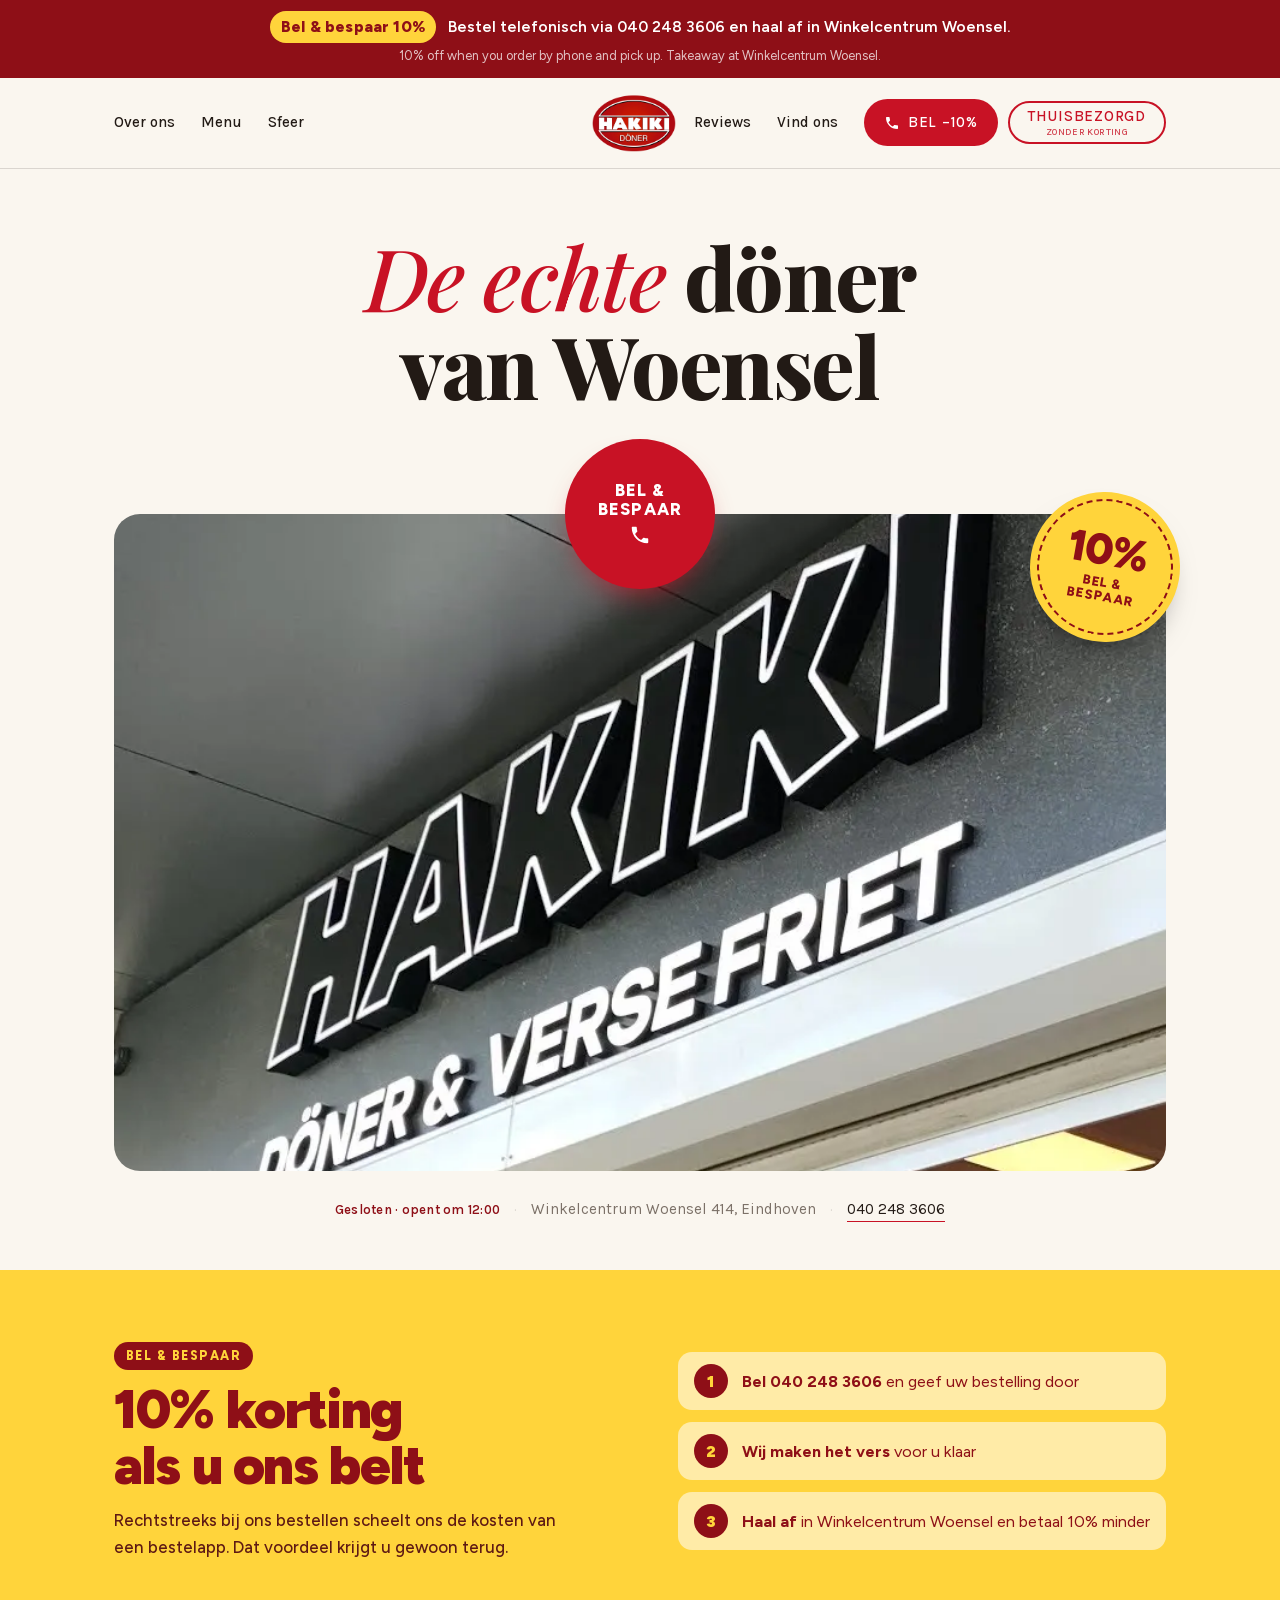
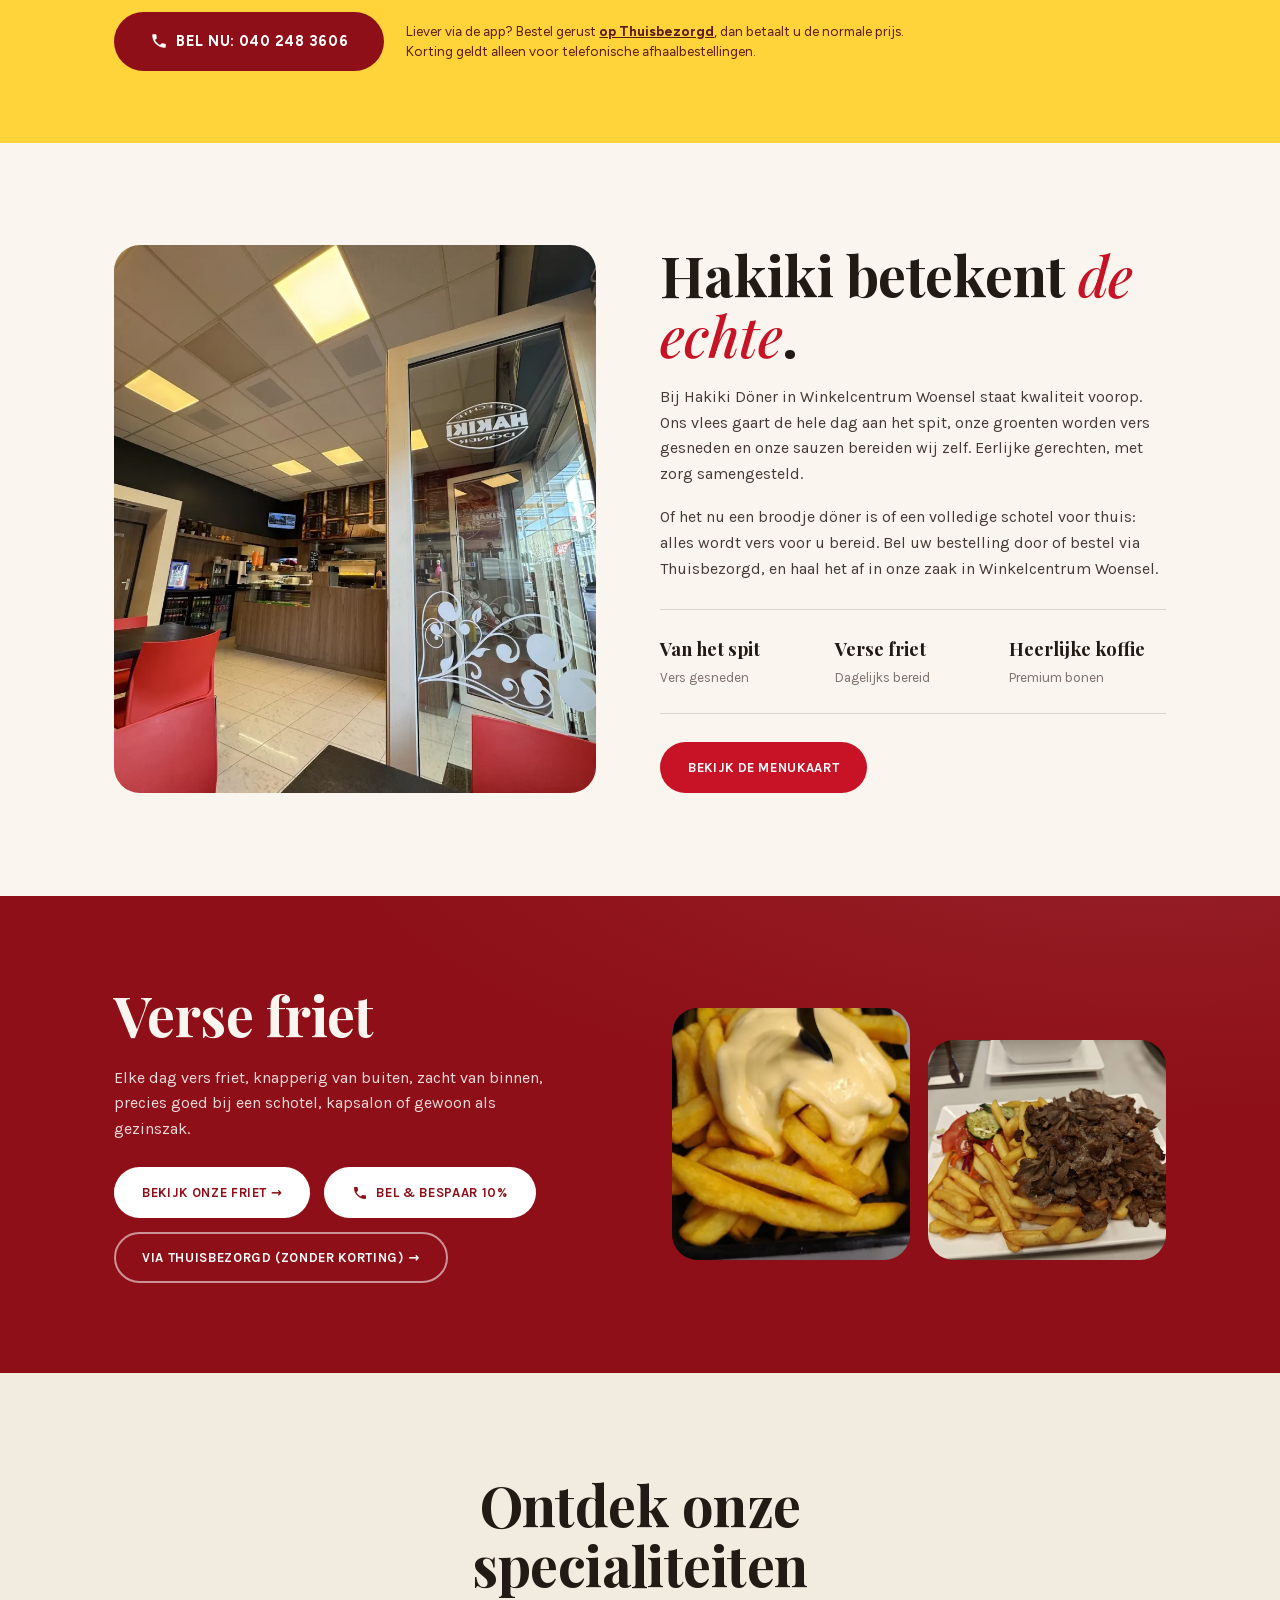
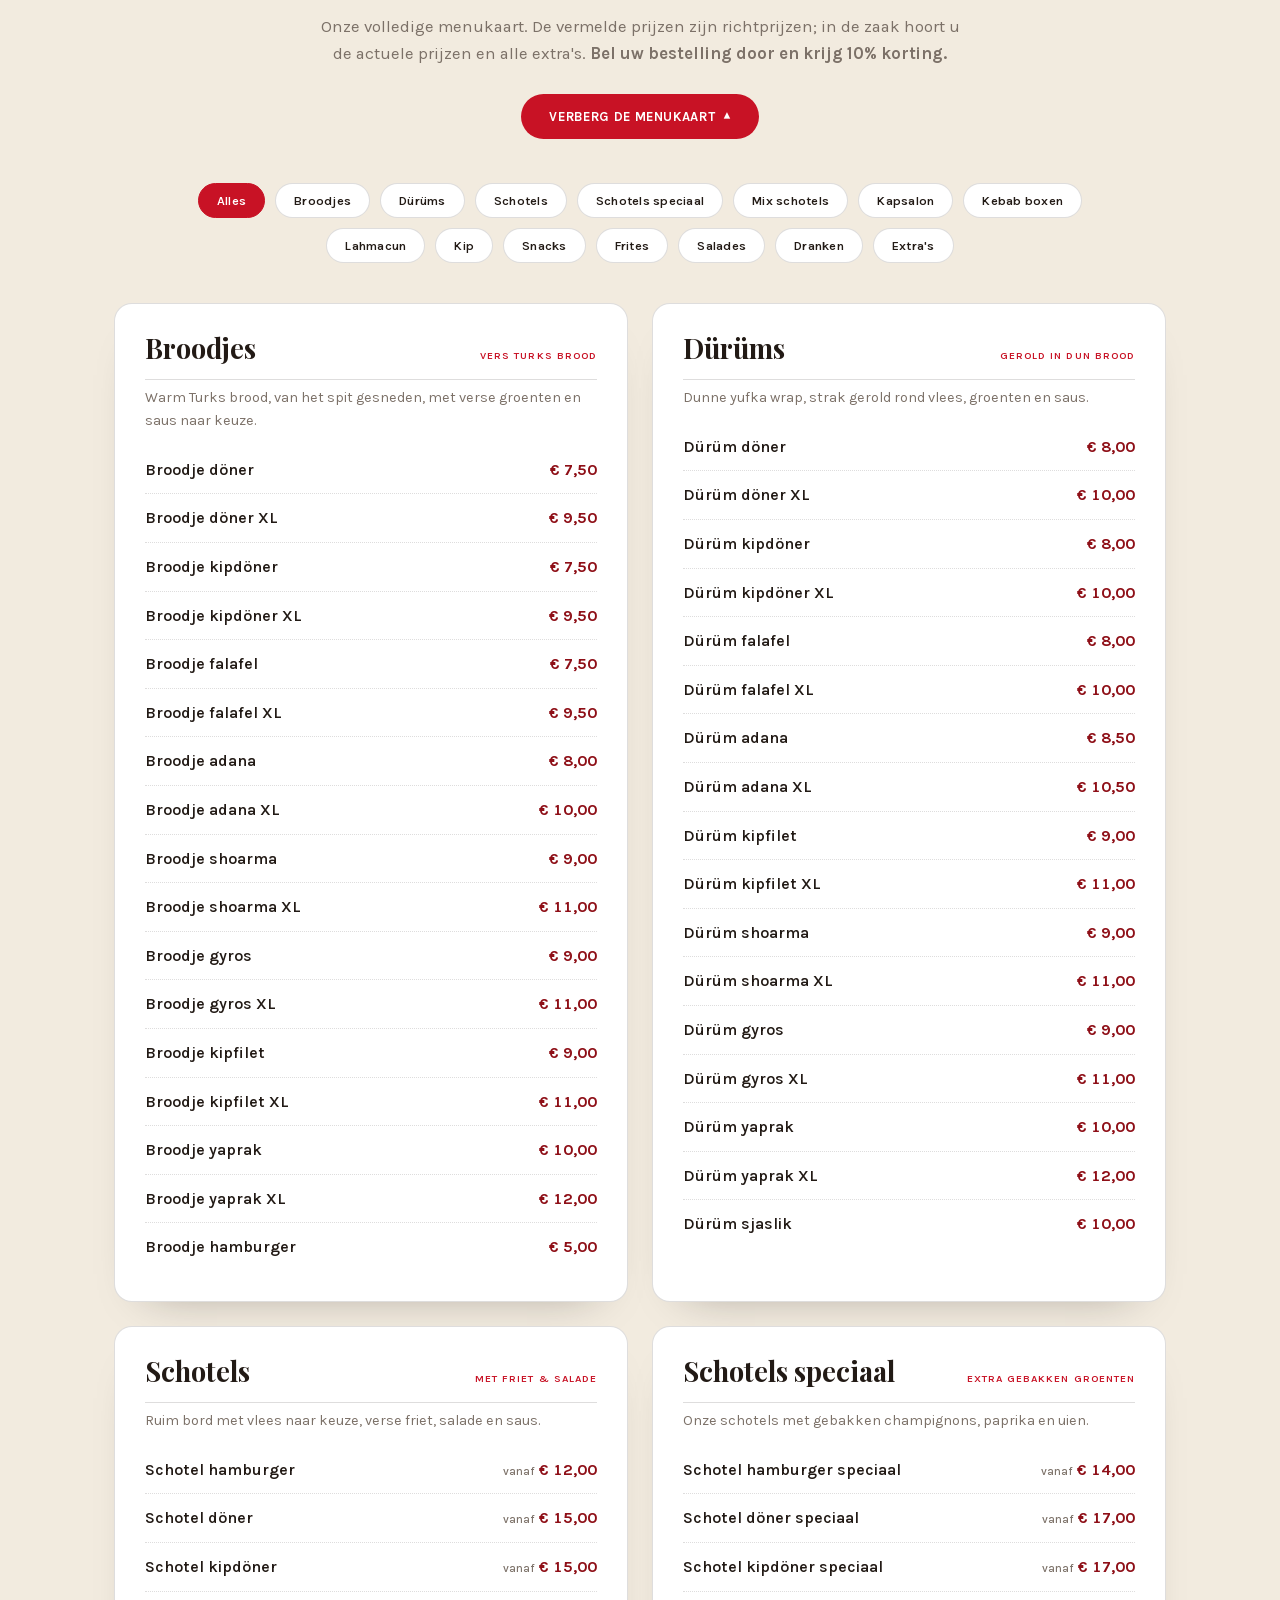
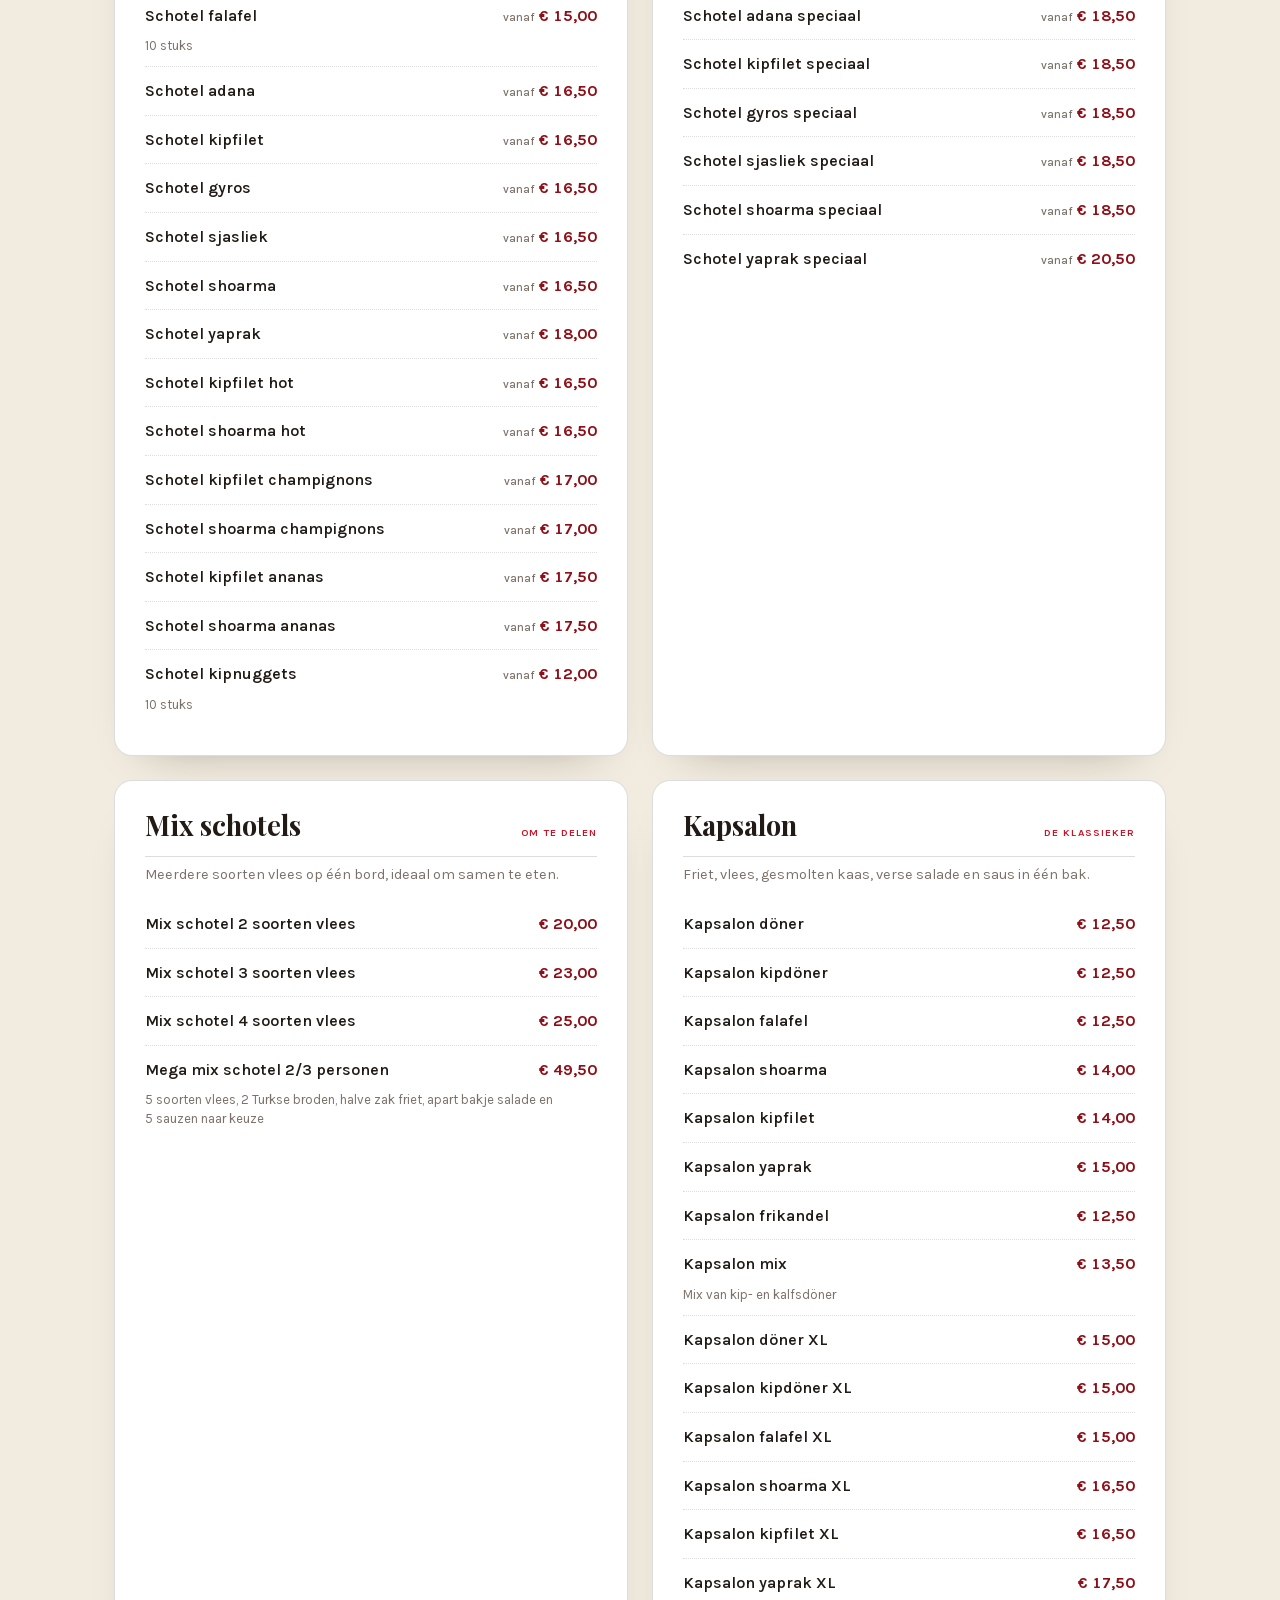
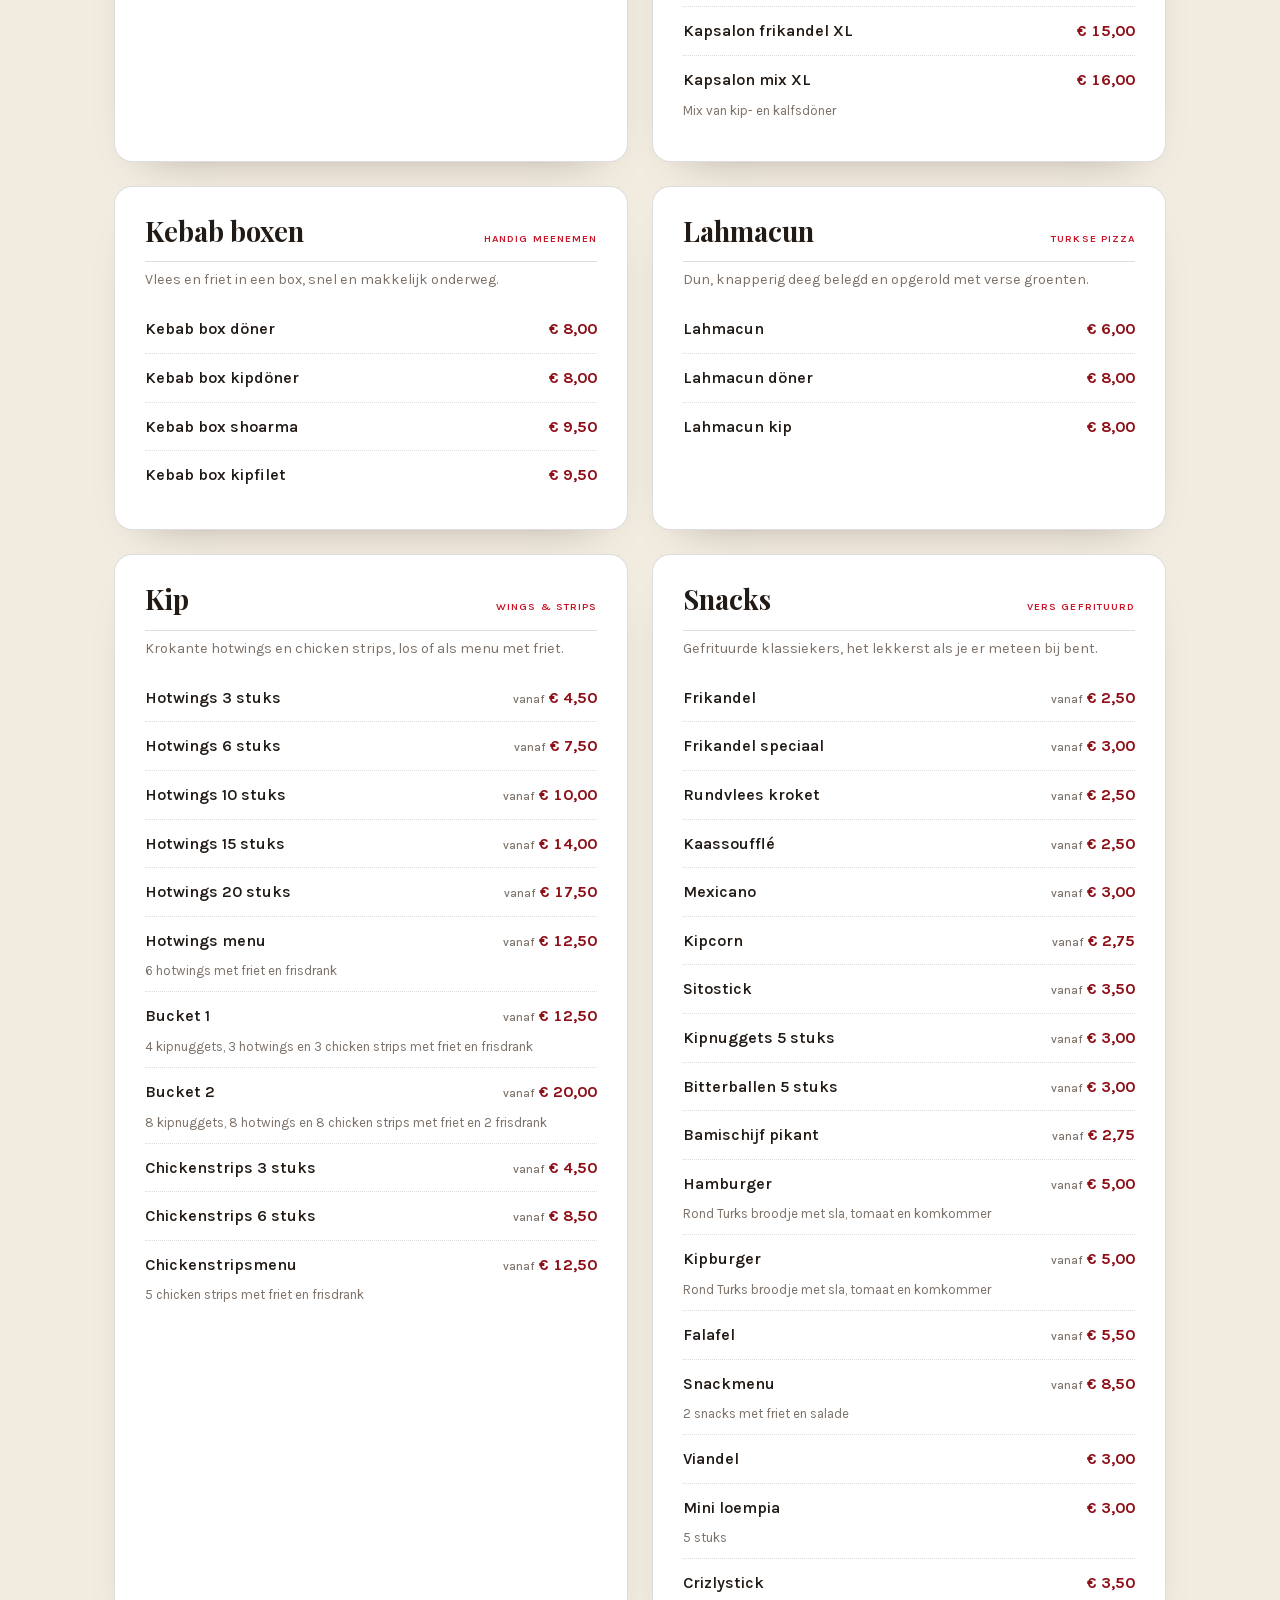
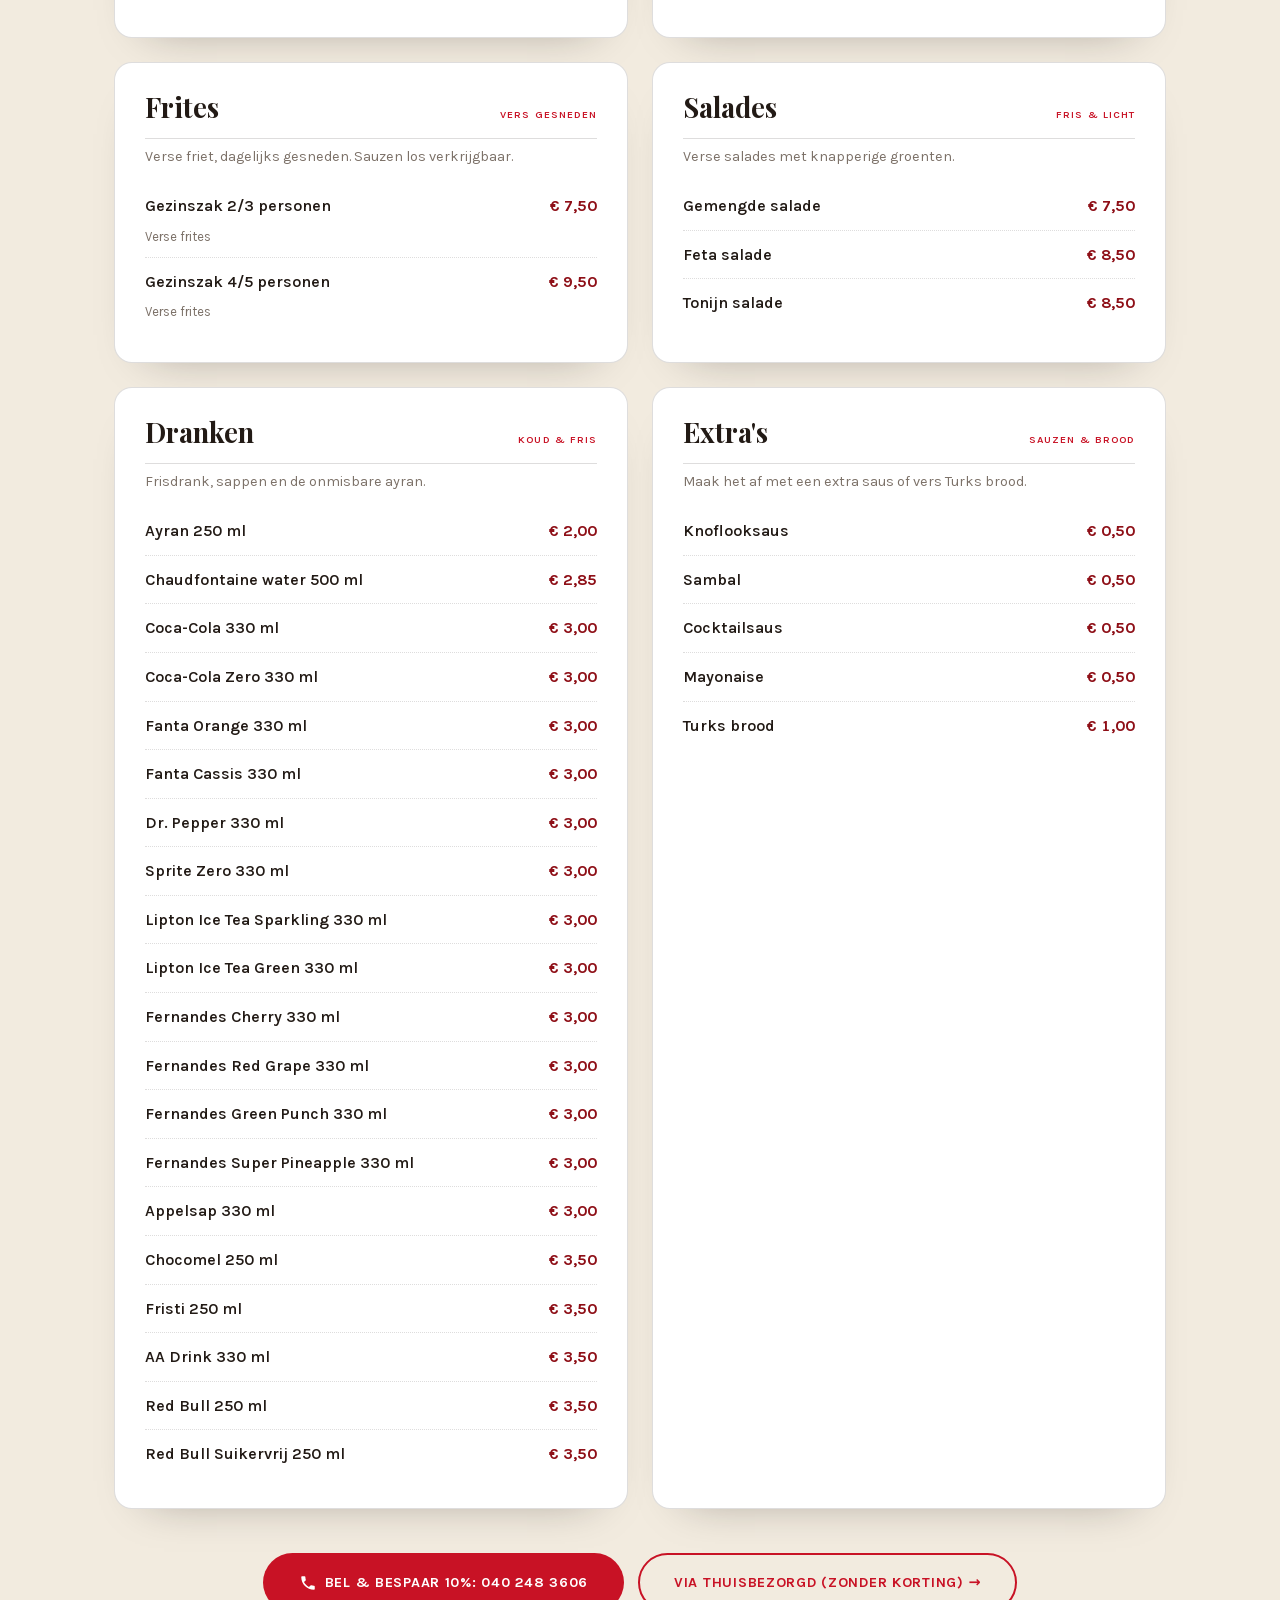
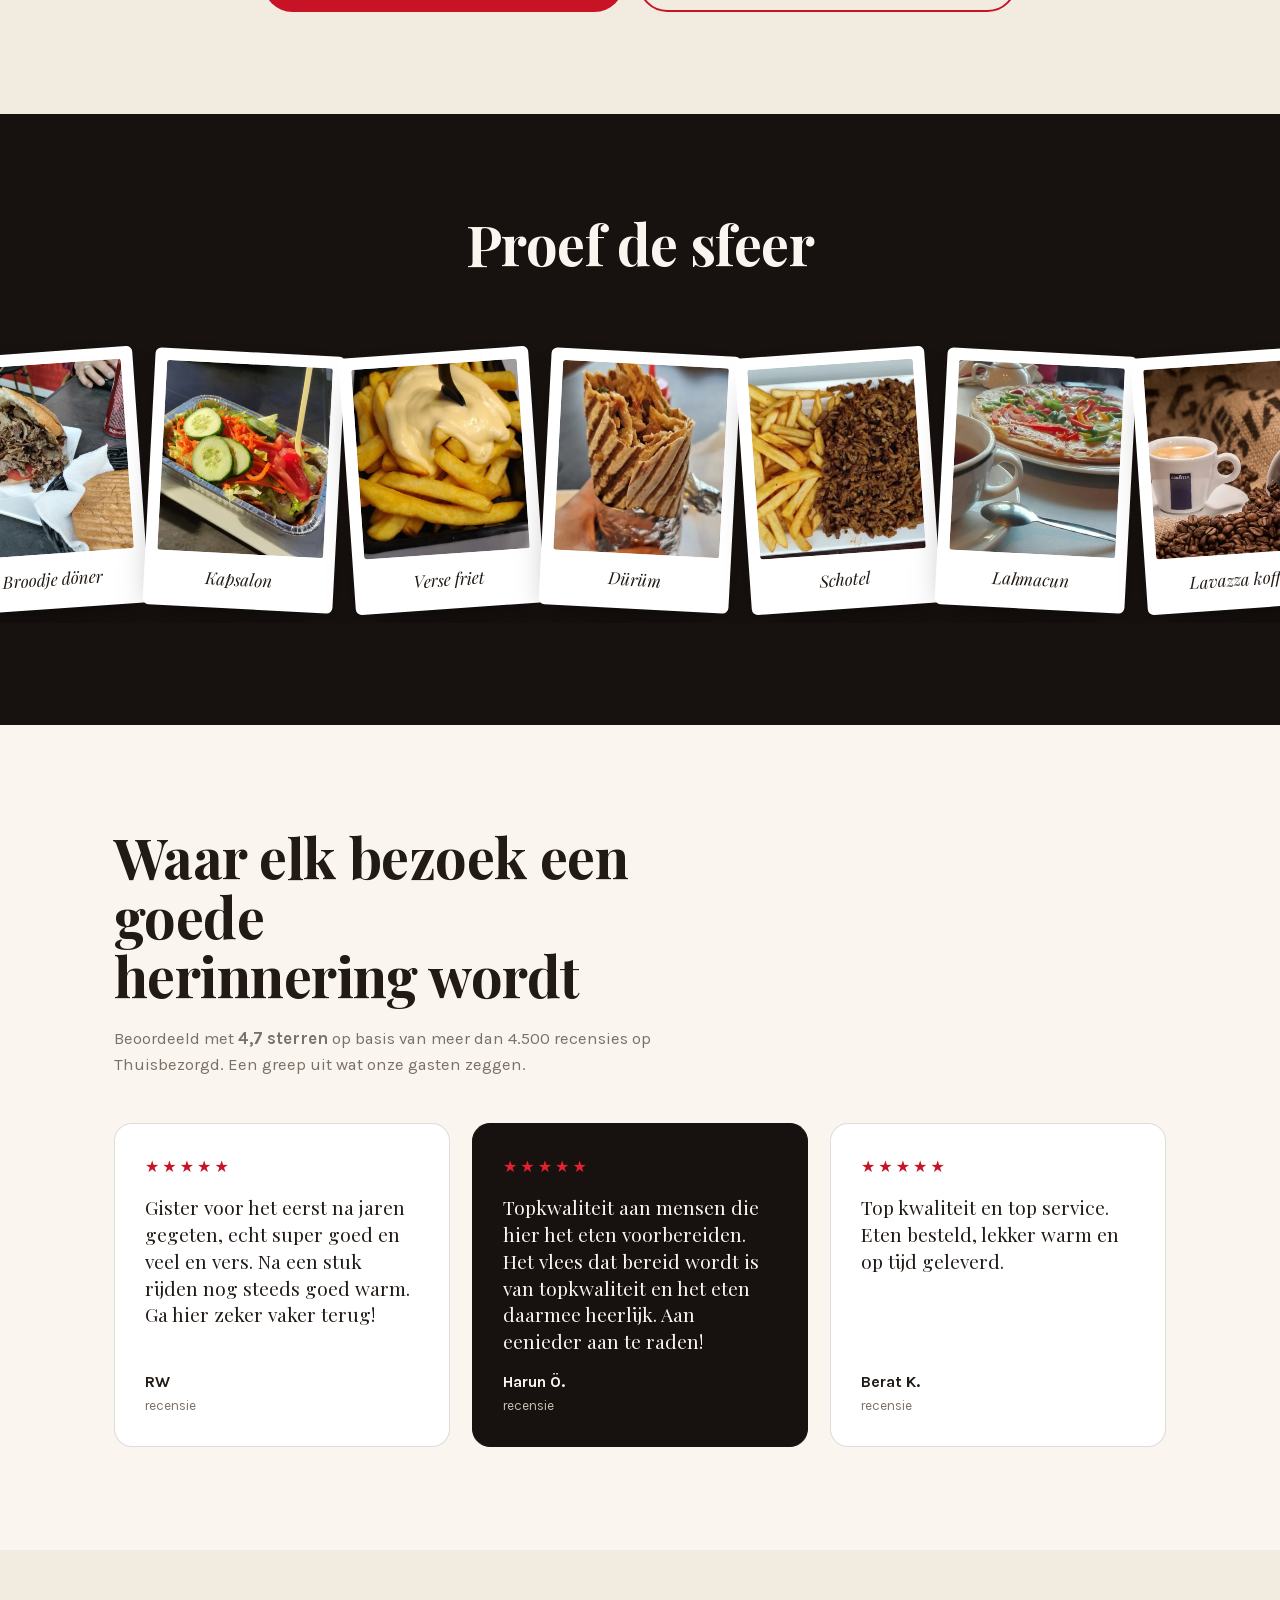
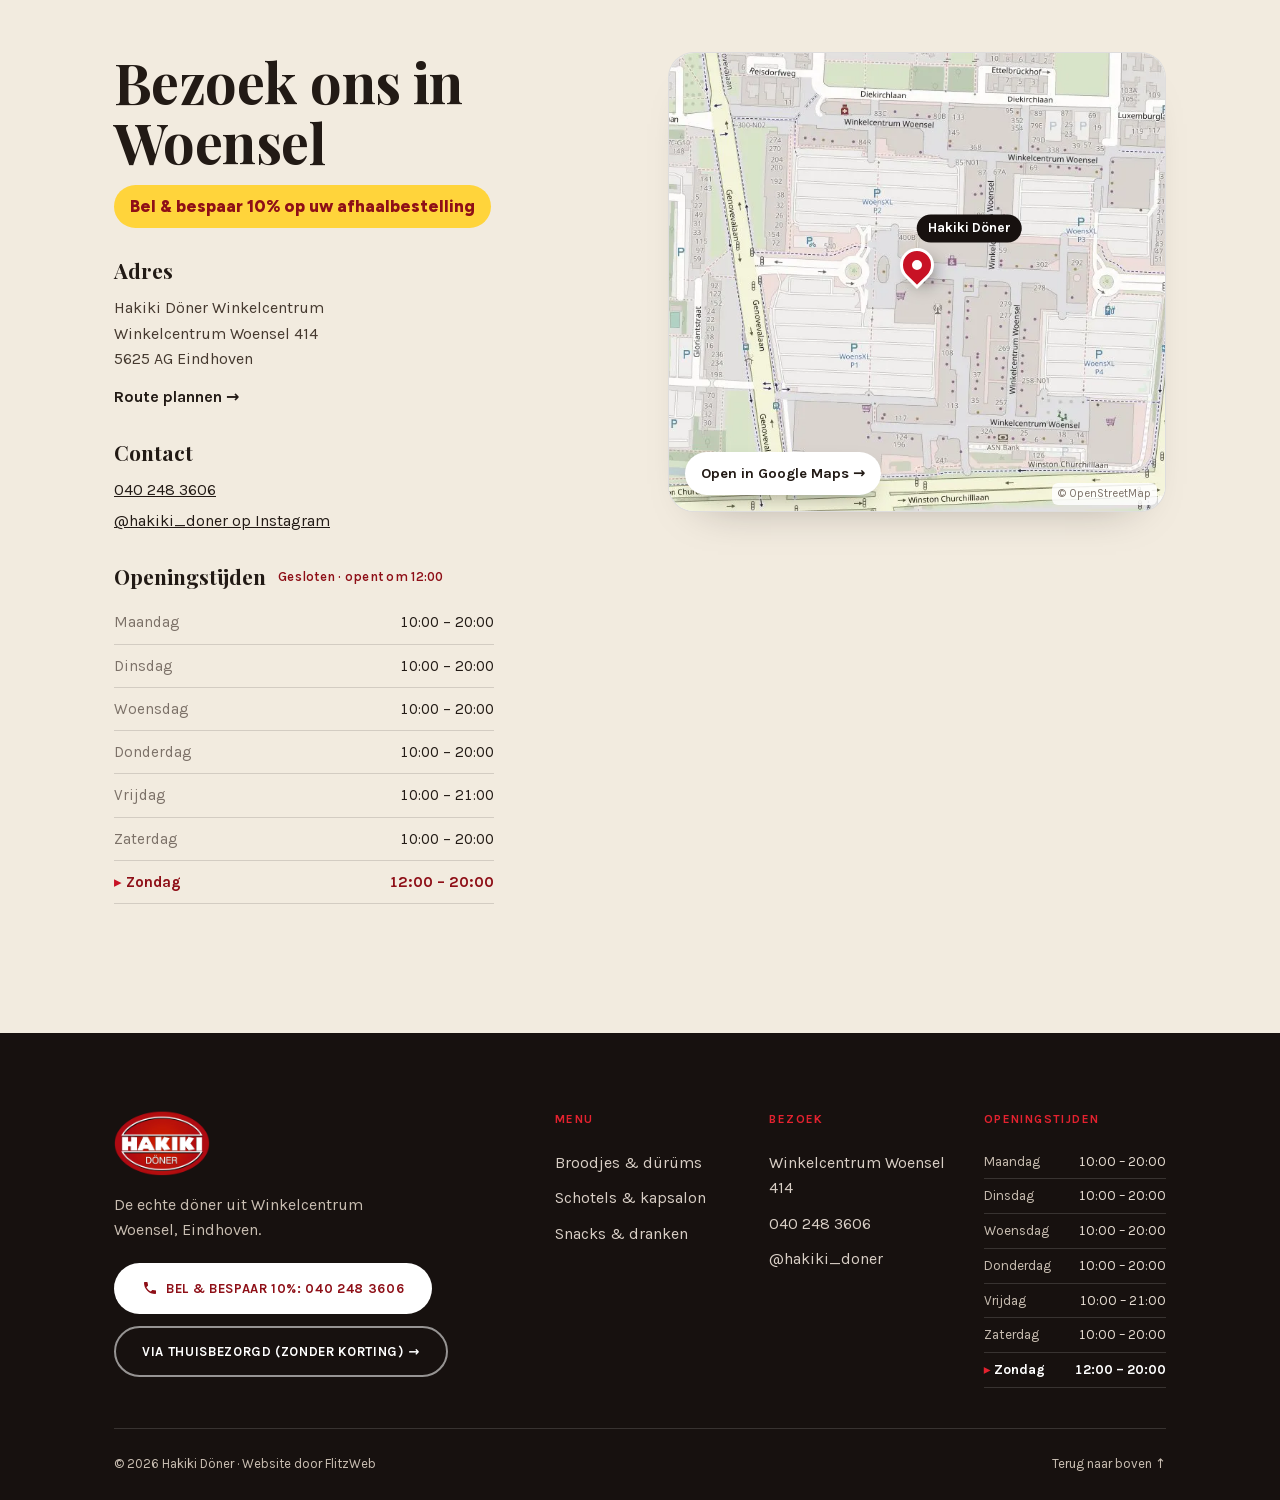
==== commit ec83a500: "Hero: back to the live shop photo, drop the dürüm photo Concept now matches main again.  Co-Authored" ====
--- a/index.html
+++ b/index.html
@@ -238,7 +238,7 @@
 
         <div class="hero__media">
           <figure class="media media--hero">
-            <img src="assets/photos/hero-durum.webp" srcset="assets/photos/hero-durum-800.webp 800w, assets/photos/hero-durum.webp 1536w" sizes="(max-width: 1180px) 92vw, 1052px" alt="Dürüm döner van Hakiki, vers van het spit in gegrild dürümbrood met sla en tomaat" width="1536" height="960" fetchpriority="high" />
+            <img src="assets/photos/hero.webp" alt="Hakiki Döner, de zaak in Winkelcentrum Woensel" width="980" height="612" fetchpriority="high" />
           </figure>
           <!-- Bel & Bespaar: zichtbaar zolang KORTING in main.js loopt -->
           <a class="sticker" href="tel:+31402483606" data-role="korting" aria-label="Bel en bespaar 10 procent: 040 248 3606">
--- a/styles.css
+++ b/styles.css
@@ -342,8 +342,11 @@
 
 .media--hero {
   width: 100%; aspect-ratio: 980 / 612; margin-top: 0;
-  /* Photo is pre-cropped to this ratio, so show it whole. */
+  /* Photo is pre-cropped to this ratio with the sign centered, so show it whole. */
   --media-hero-pos: center center;
+}
+.media--hero img {
+  transform: scale(1.12) translate(-3%, 4%);
 }
 .hero__media { position: relative; width: 100%; }
 .sticker {
